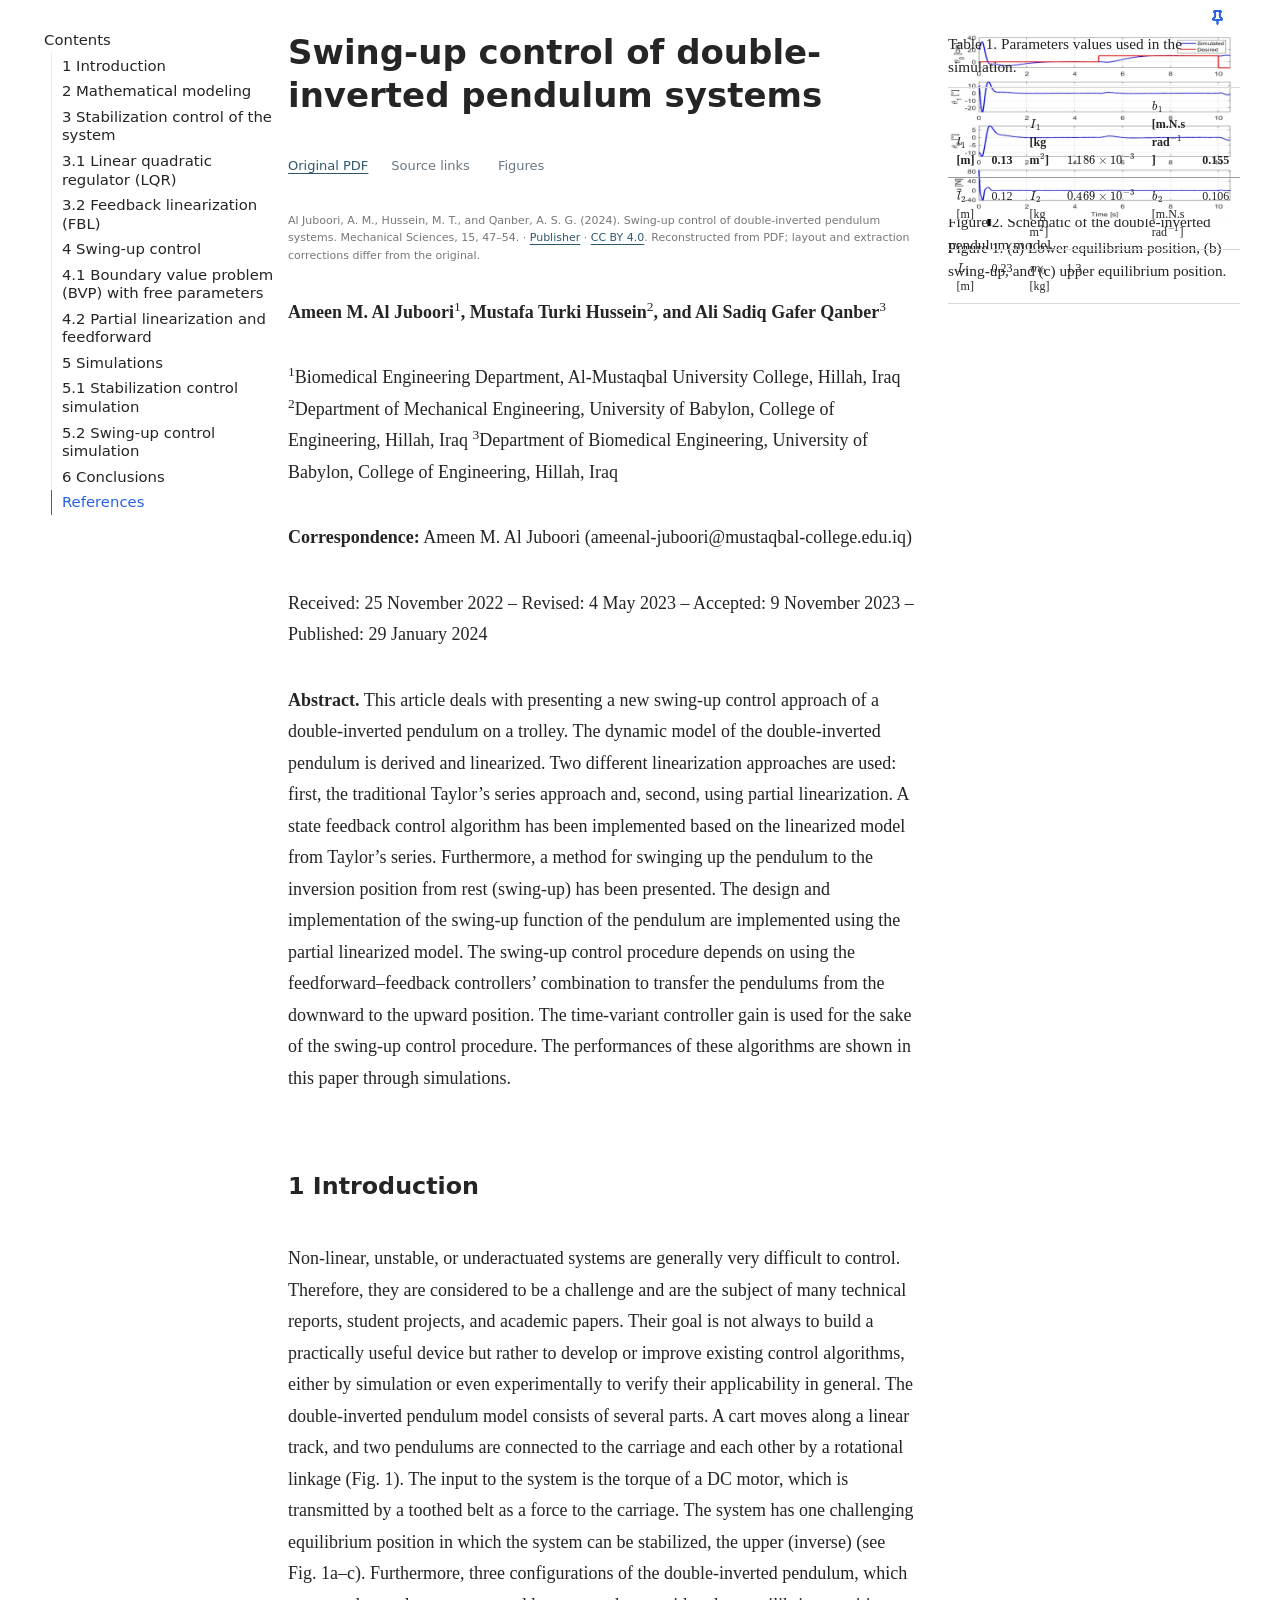
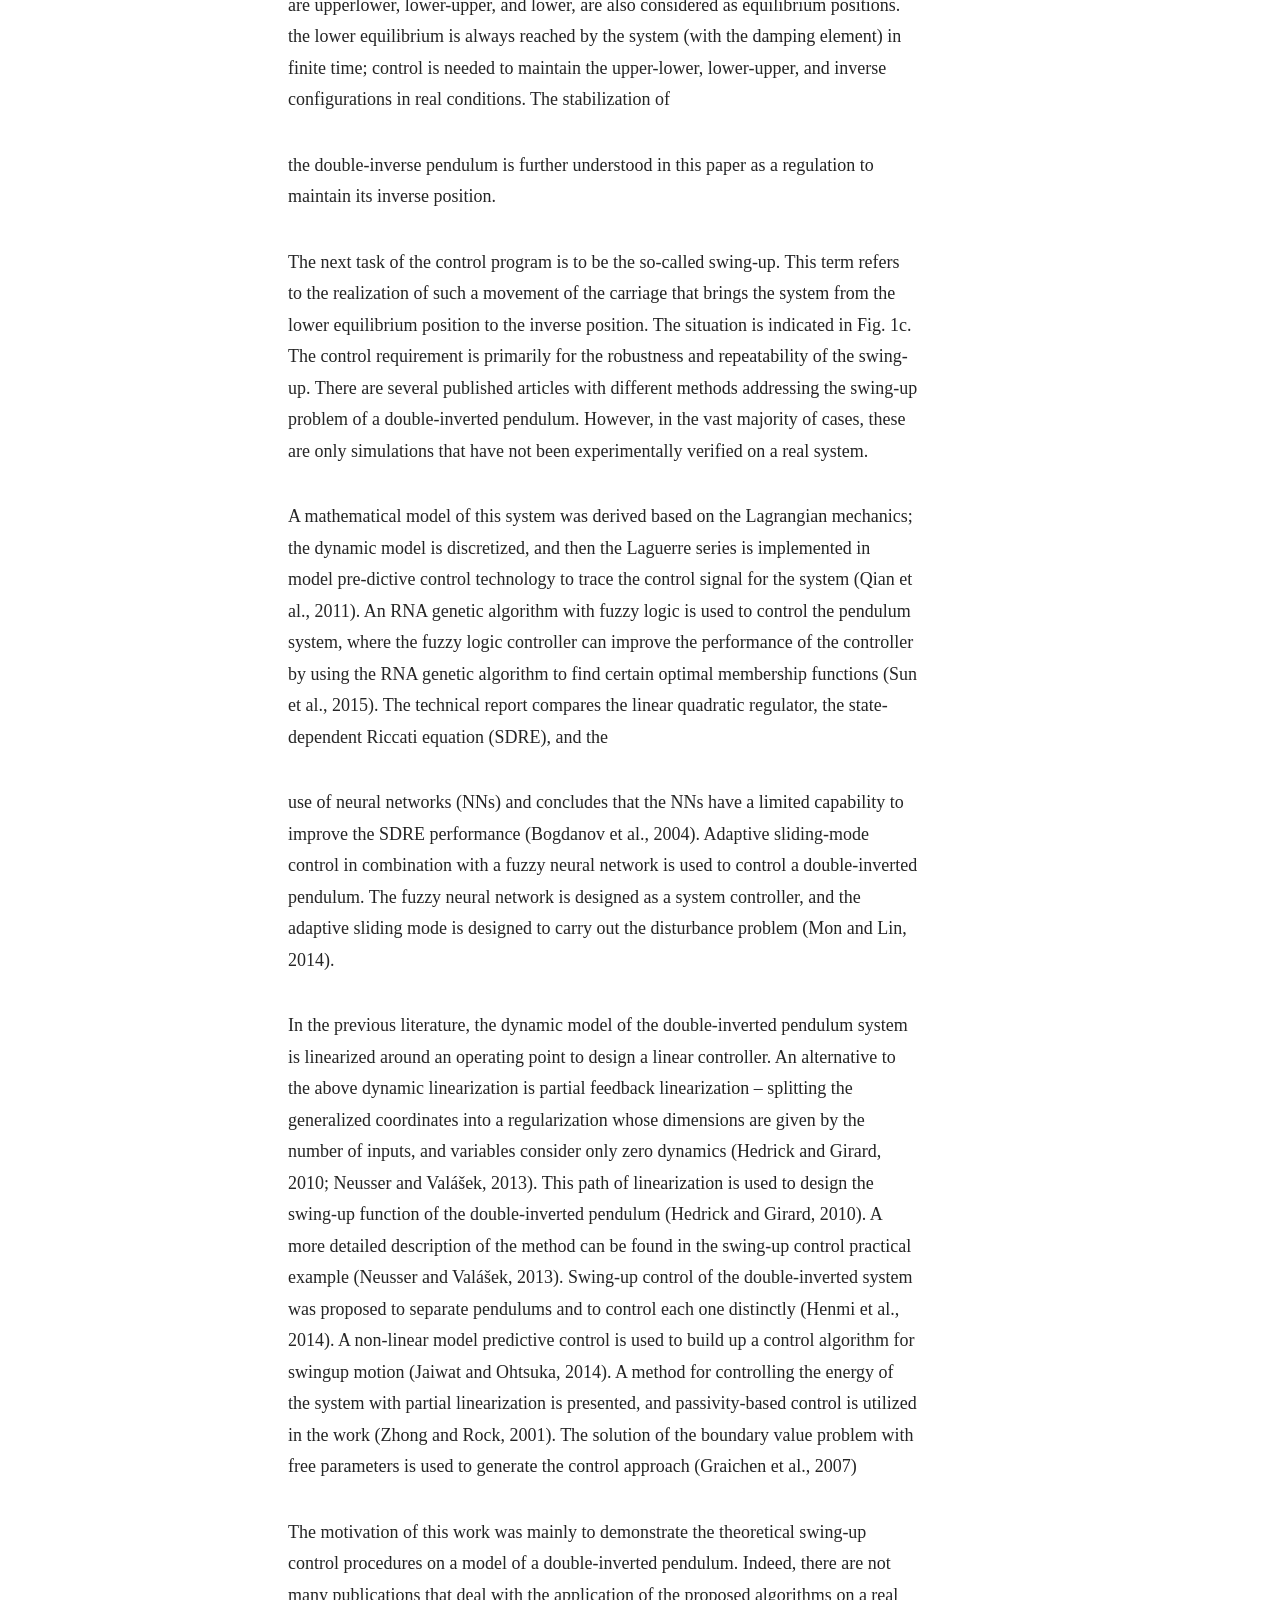
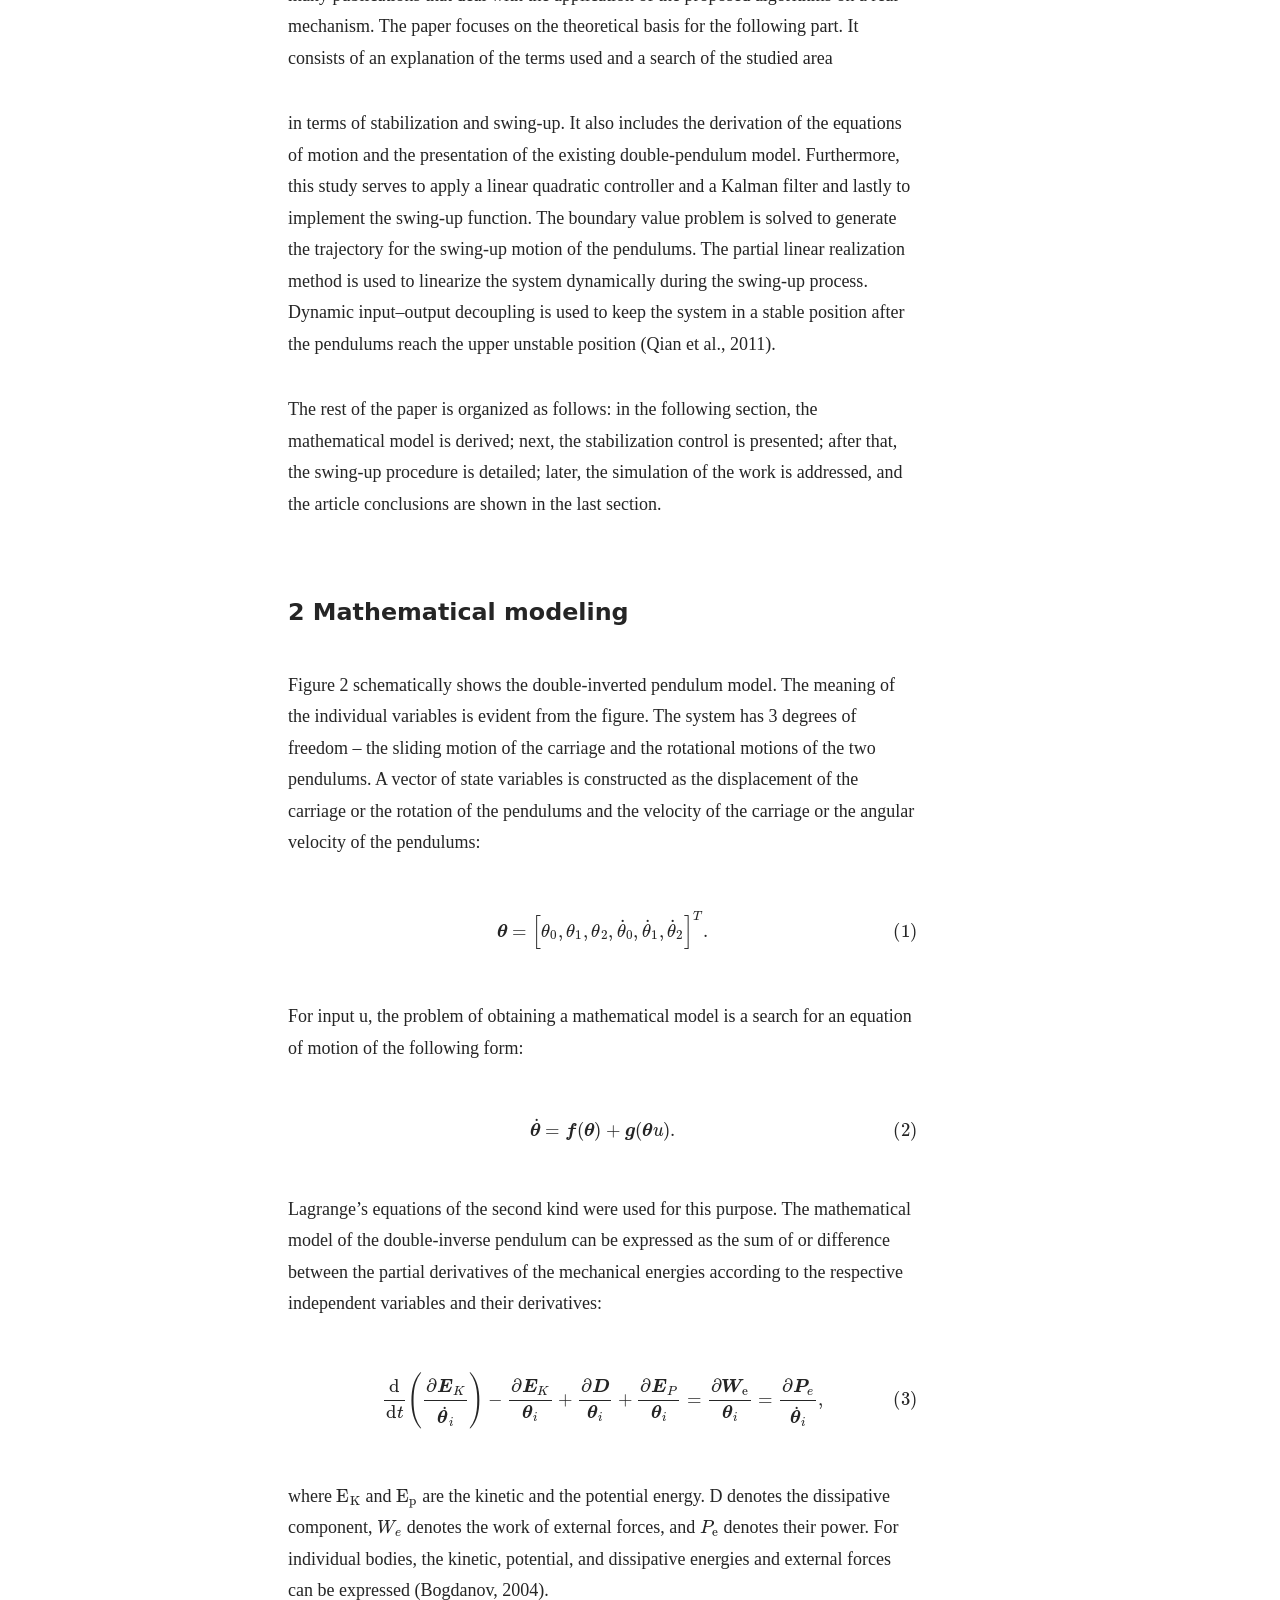
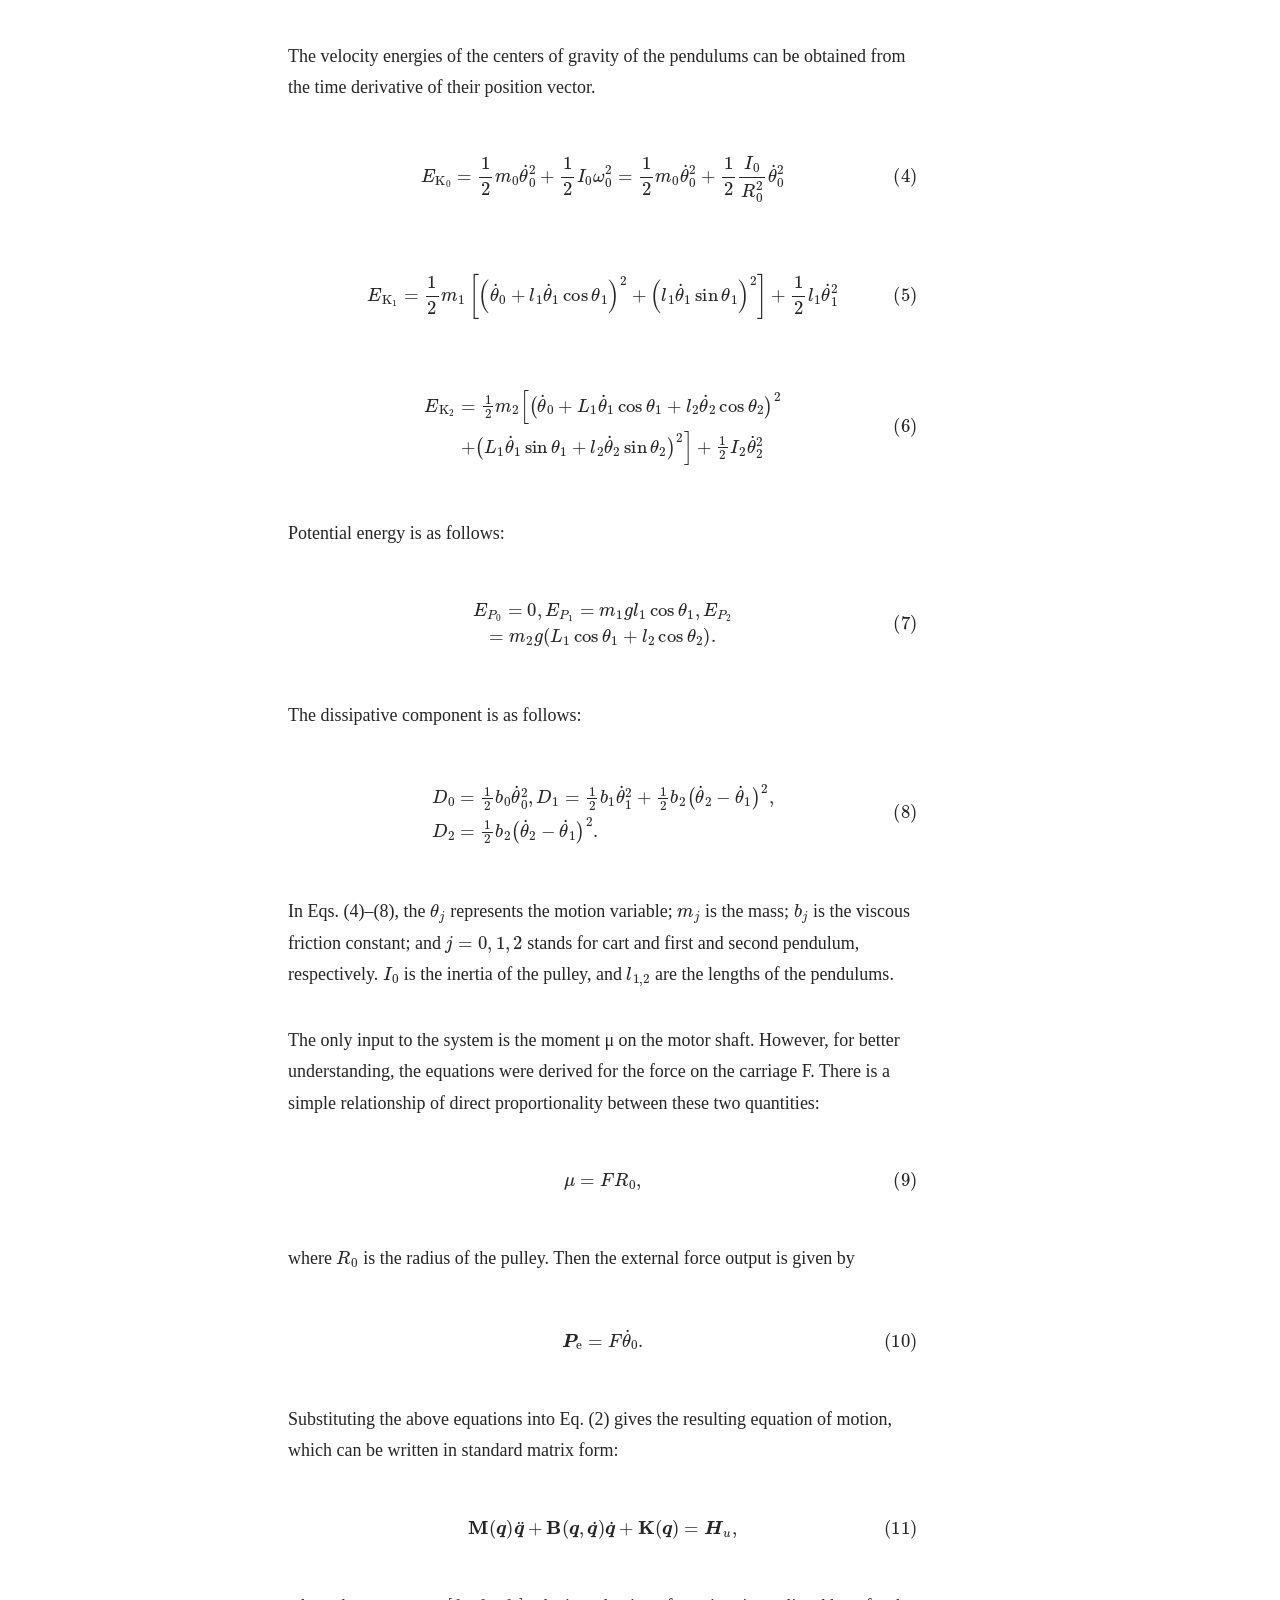
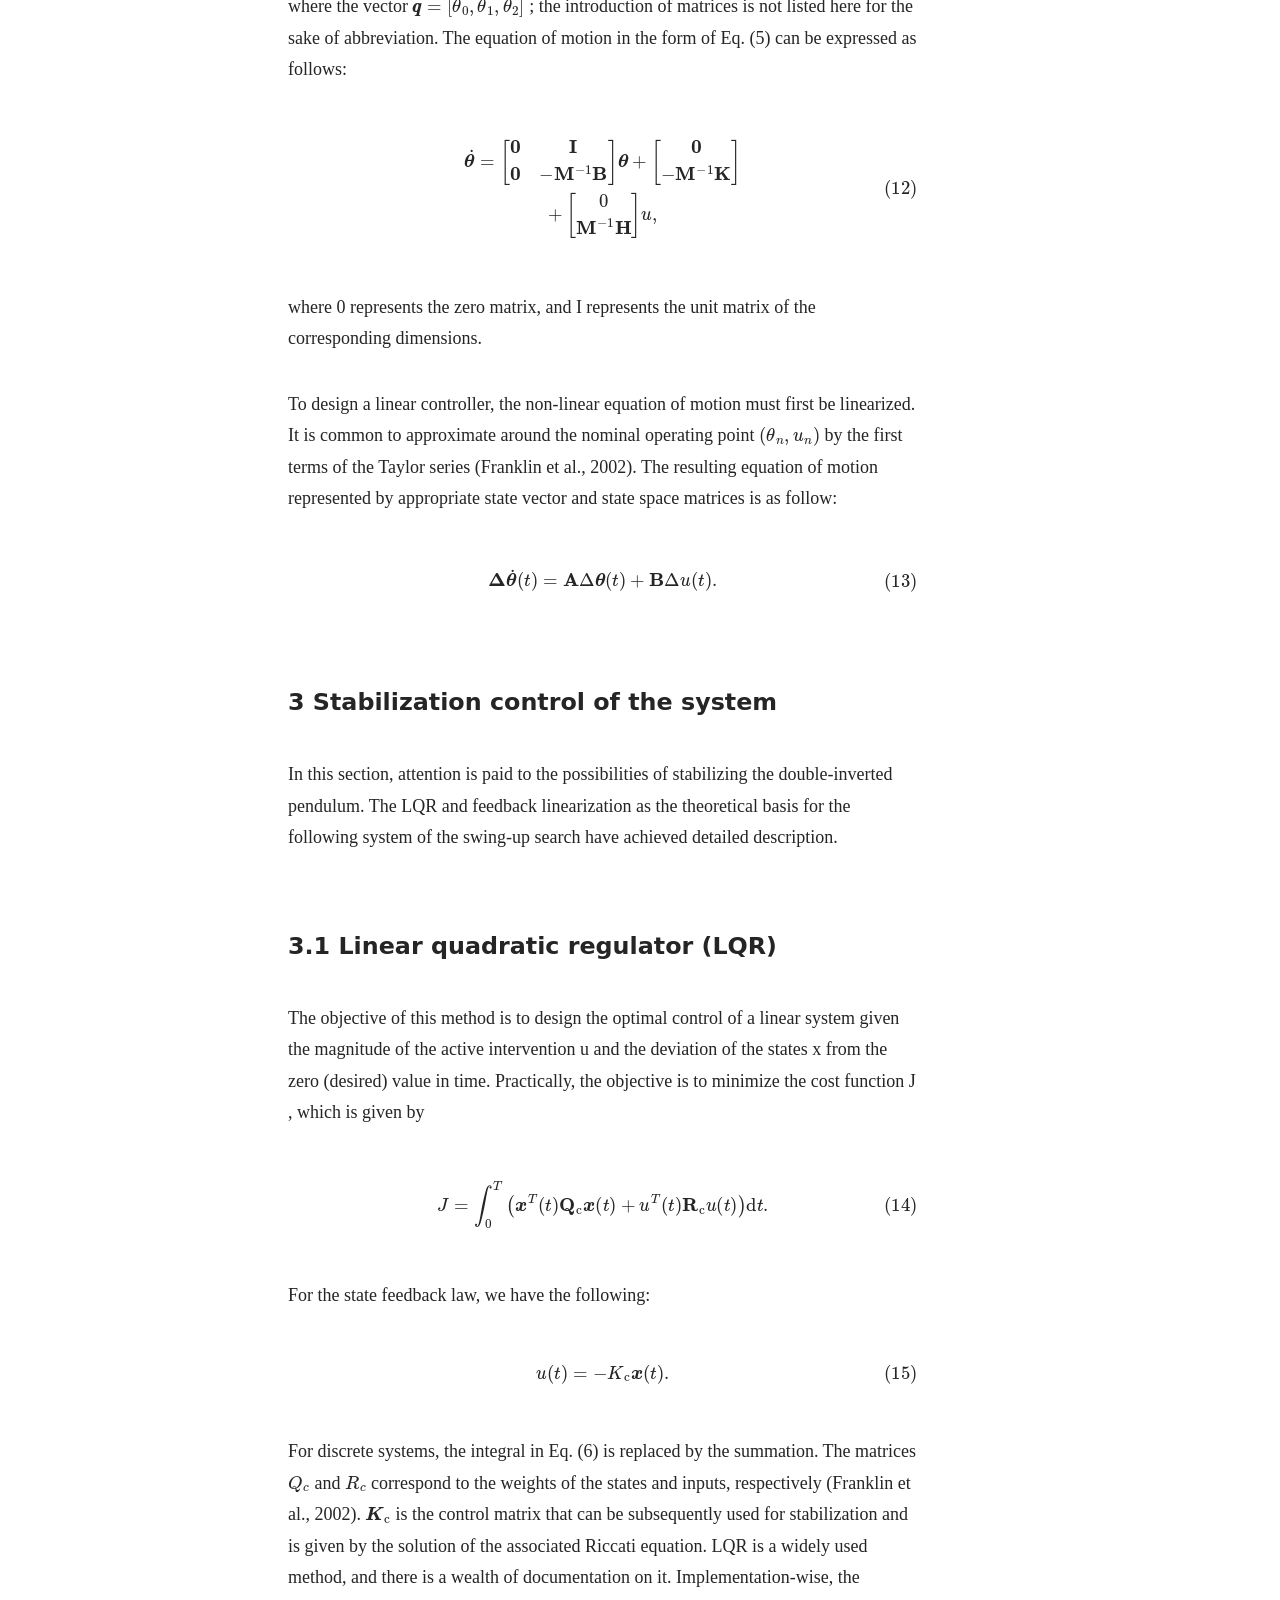
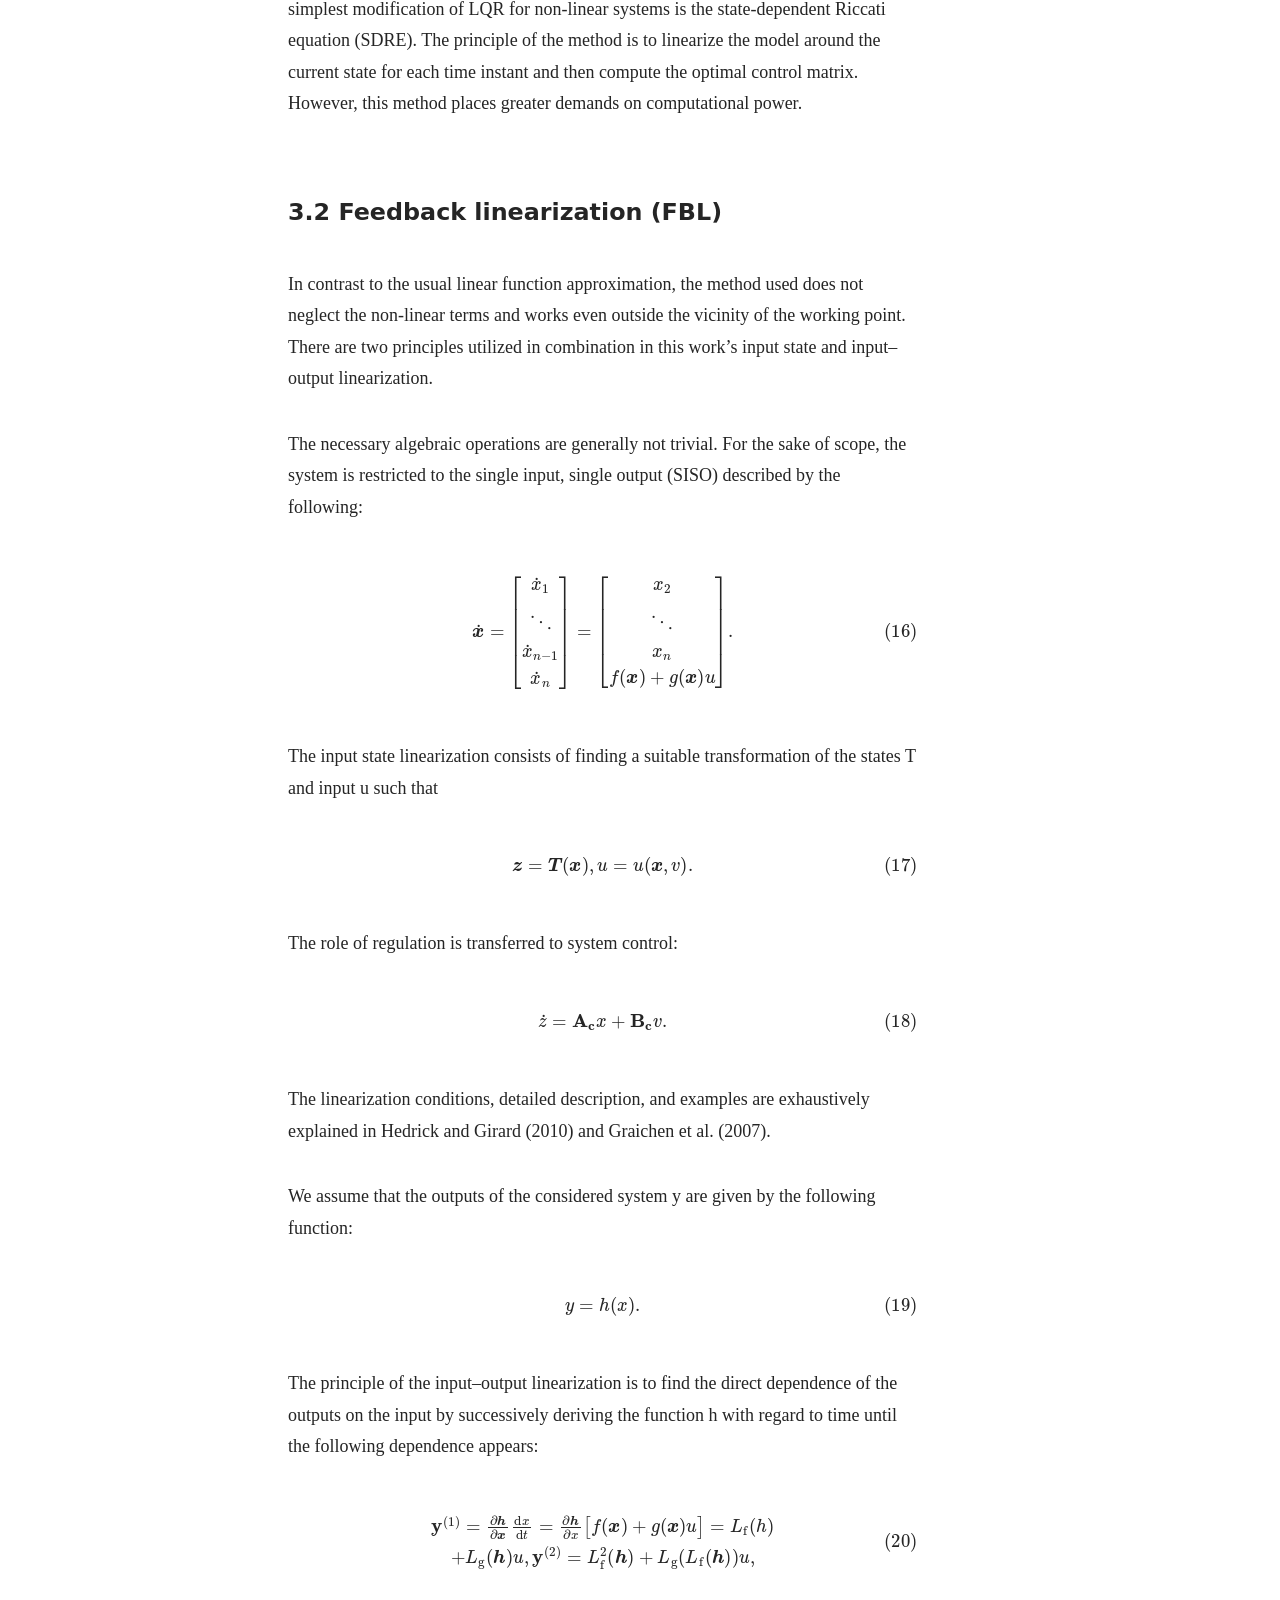
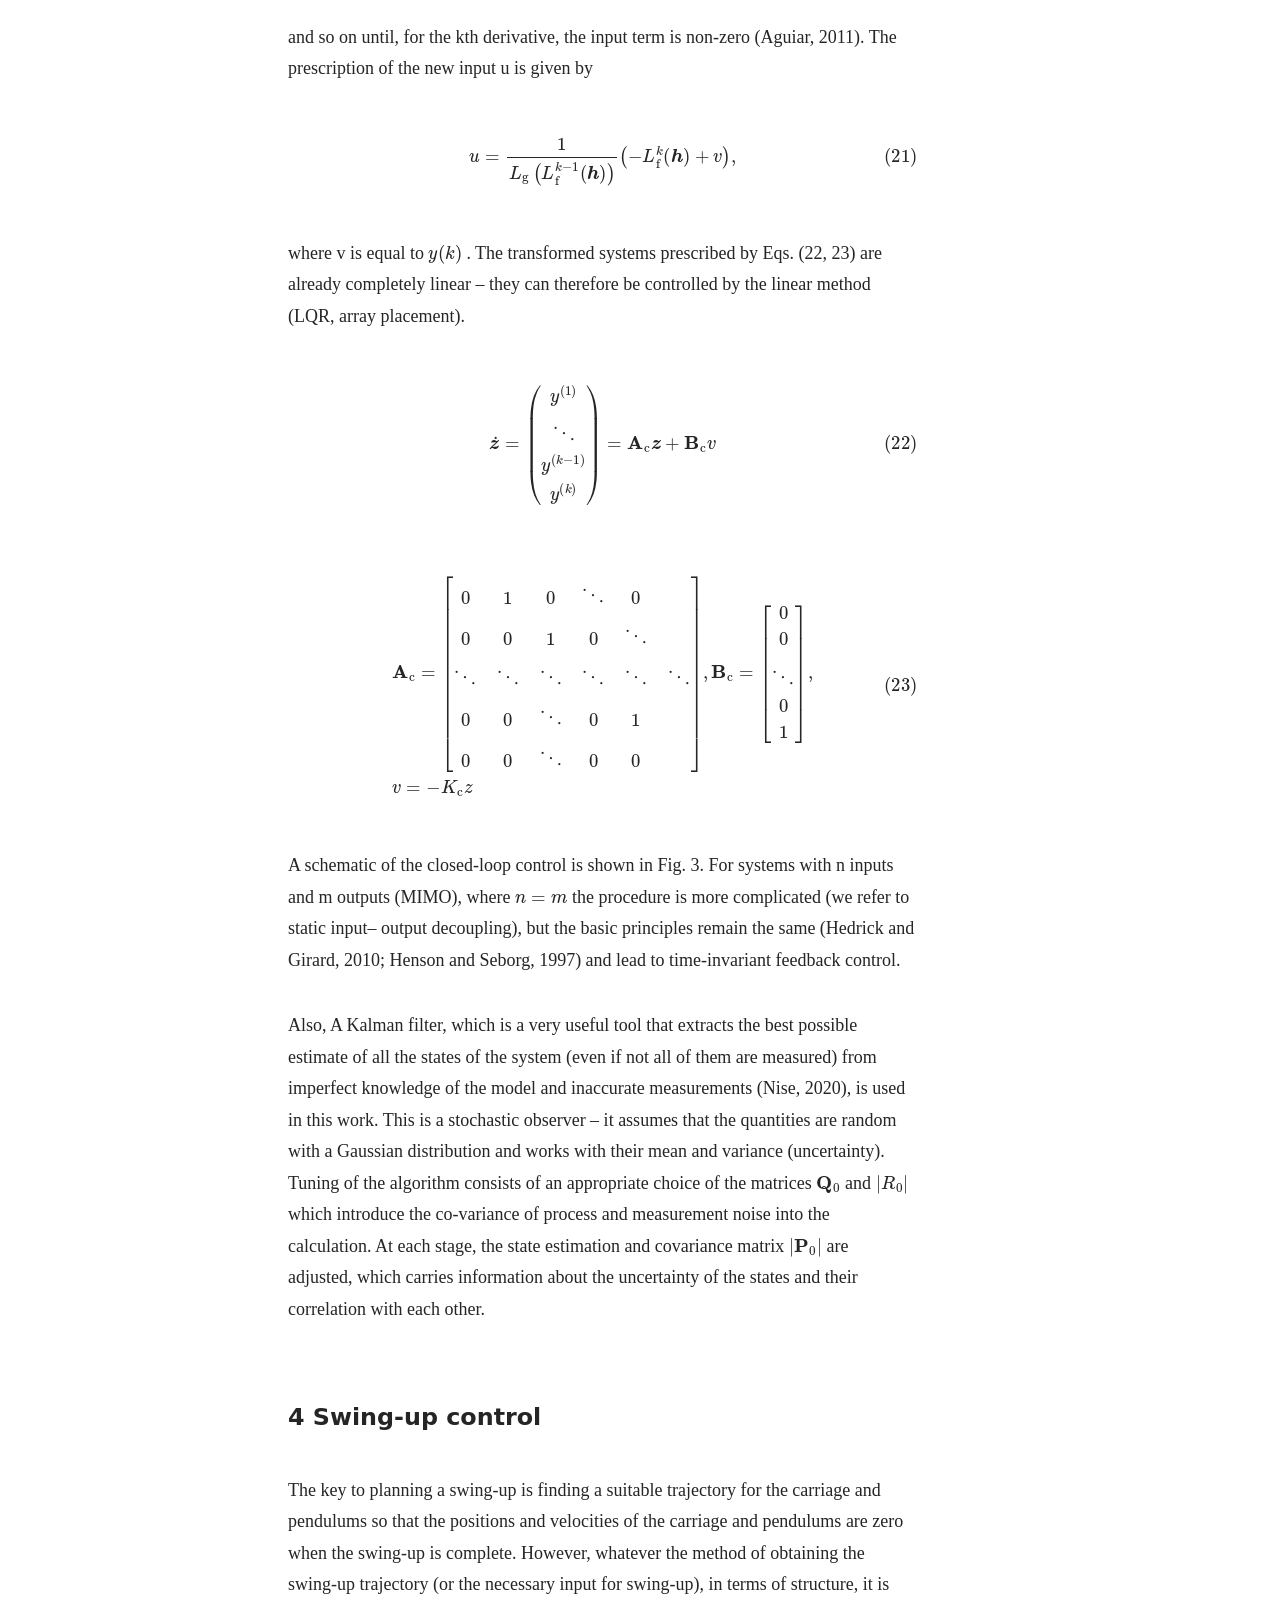
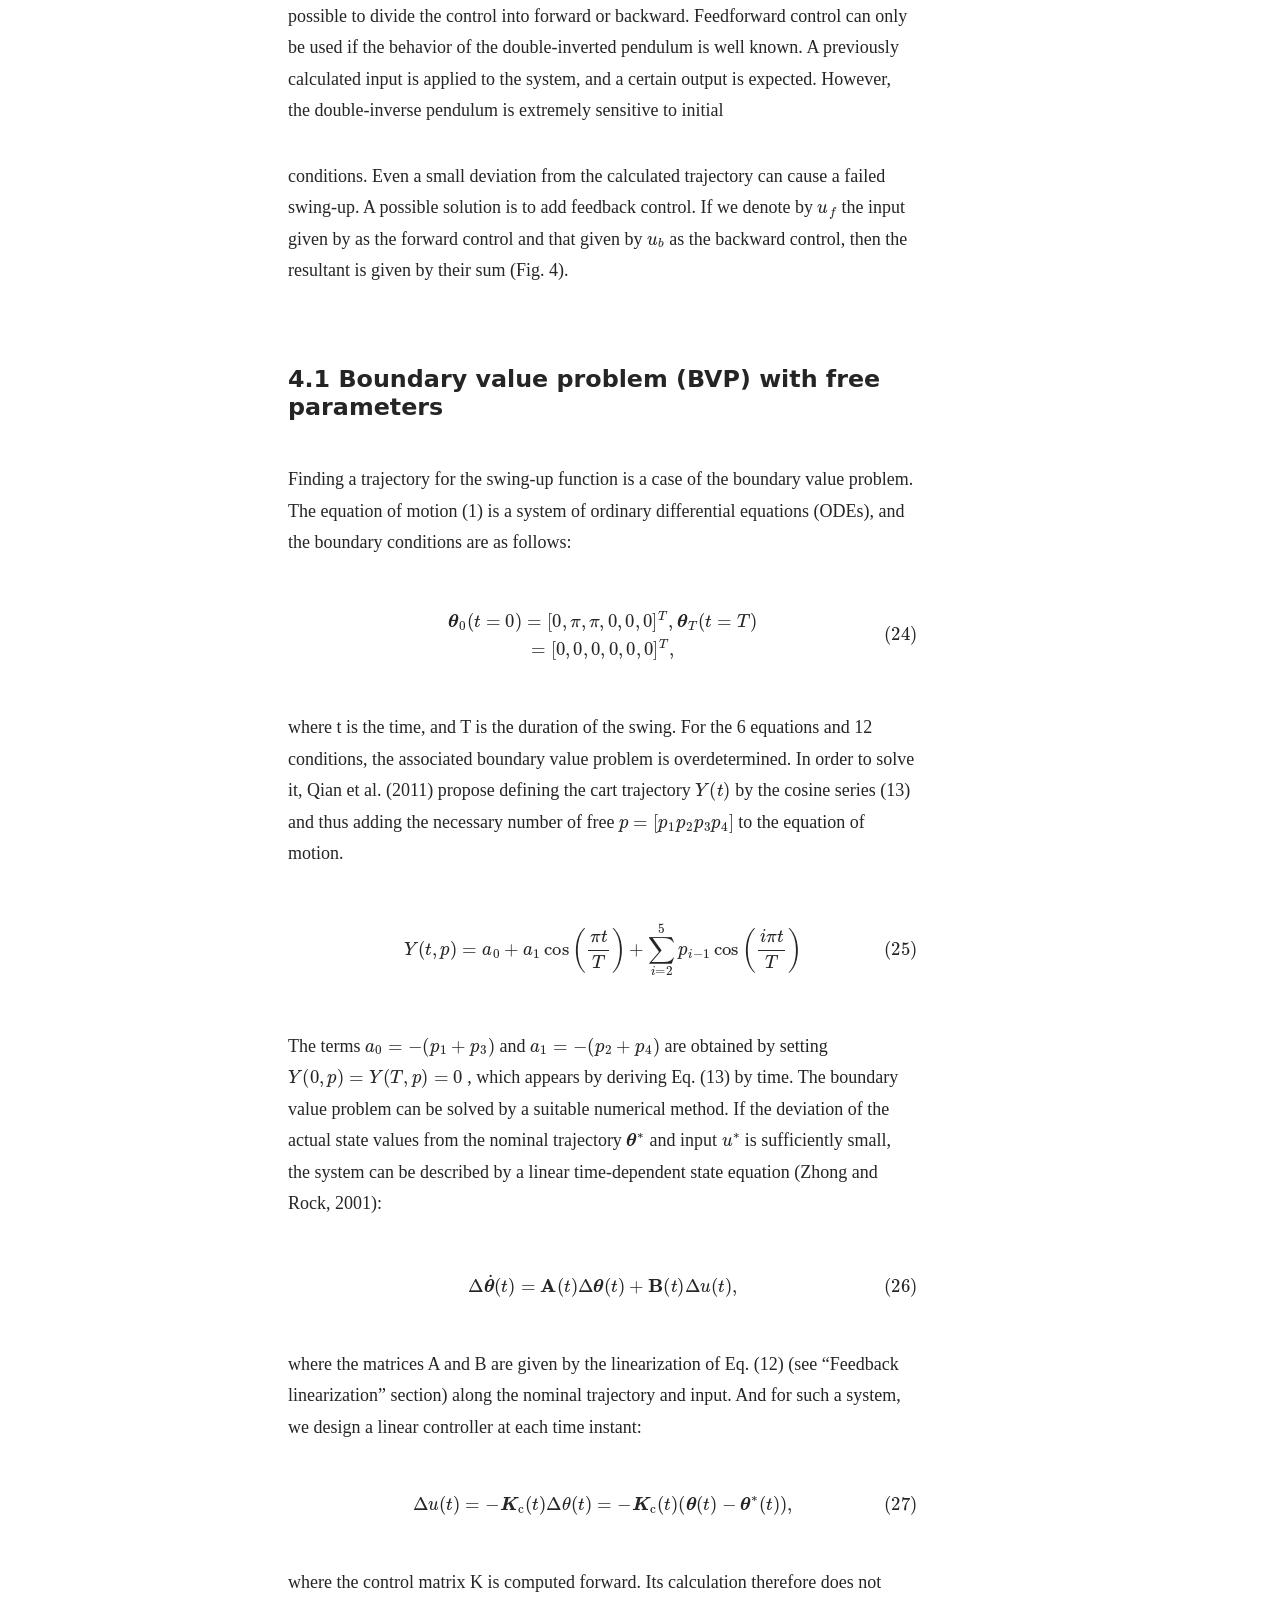
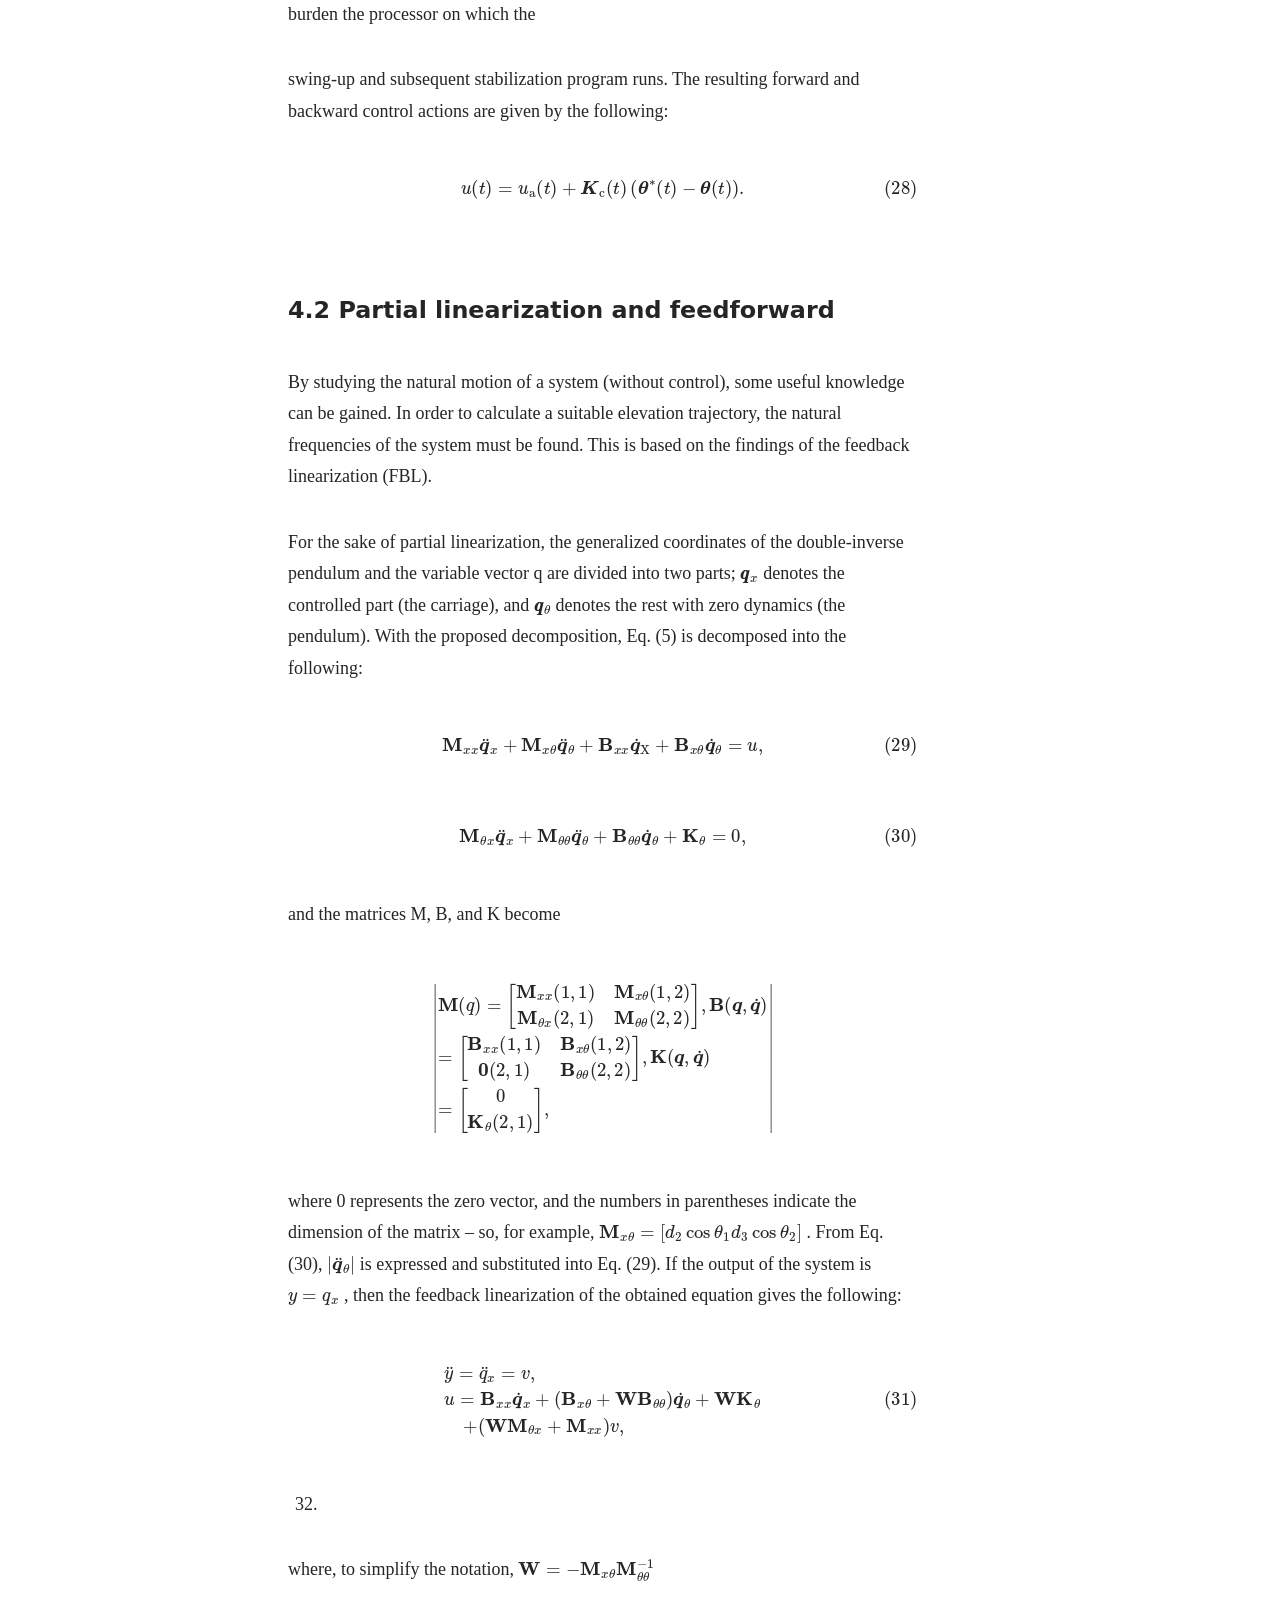
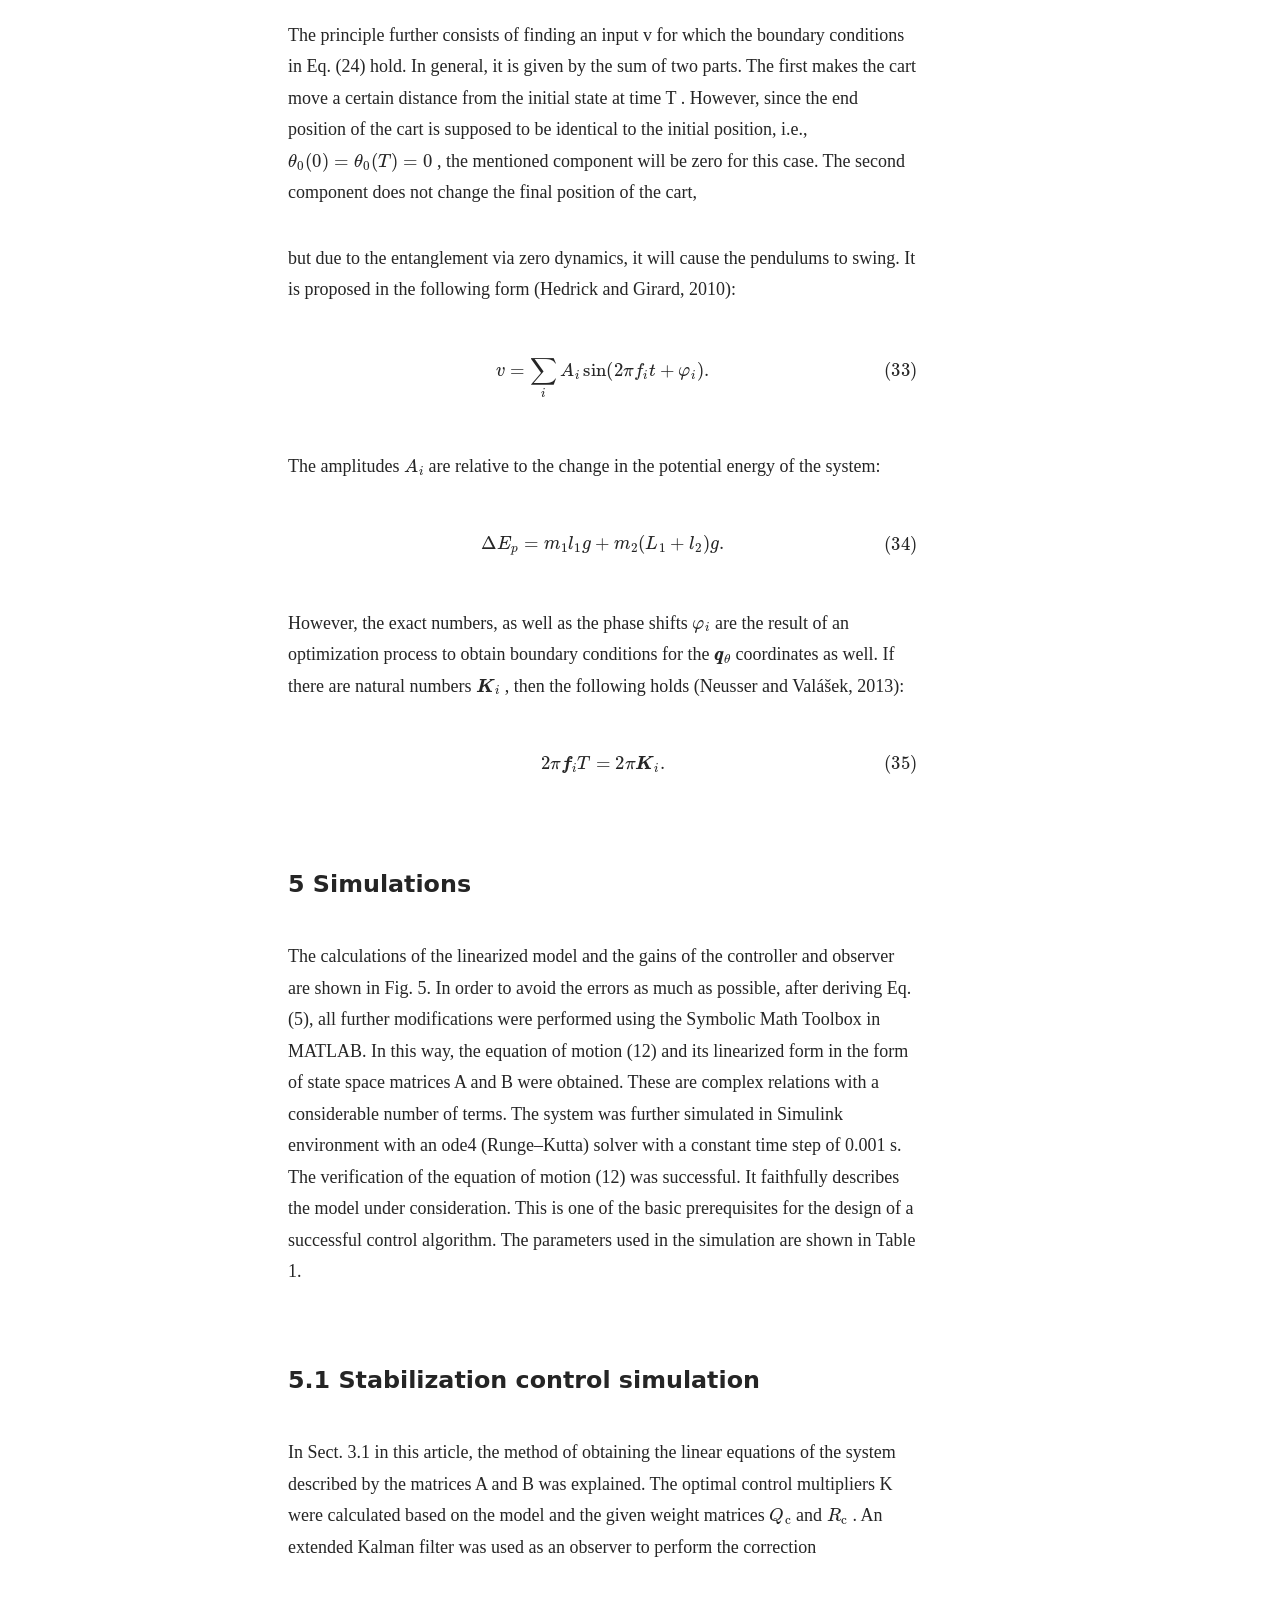
==== index.html @ 140b4a7a "Publish licensed PDF reader sample" ====
<!DOCTYPE html>
<html xmlns="http://www.w3.org/1999/xhtml" lang="en" xml:lang="en"><head>

<meta charset="utf-8">
<meta name="generator" content="quarto-1.10.18">

<meta name="viewport" content="width=device-width, initial-scale=1.0, user-scalable=yes">


<title>Swing-up control of double-inverted pendulum systems</title>
<style>
/* Default styles provided by pandoc.
** See https://pandoc.org/MANUAL.html#variables-for-html for config info.
*/
span.smallcaps{font-variant: small-caps;}
div.columns{display: flex; gap: 1.5em;}
div.column{flex: auto;}
@media screen {
div.columns{gap: min(4vw, 1.5em);}
div.column{overflow-x: auto;}
}
div.hanging-indent{margin-left: 1.5em; text-indent: -1.5em;}
ul.task-list{list-style: none;}
ul.task-list li input[type="checkbox"] {
  width: 0.8em;
  margin: 0 0.8em 0.2em -1em; /* quarto-specific, see https://github.com/quarto-dev/quarto-cli/issues/4556 */ 
  vertical-align: middle;
}
</style>


<script src="site_libs/quarto-nav/quarto-nav.js"></script>
<script src="site_libs/clipboard/clipboard.min.js"></script>
<script src="site_libs/quarto-search/autocomplete.umd.js"></script>
<script src="site_libs/quarto-search/fuse.min.js"></script>
<script src="site_libs/quarto-search/quarto-search.js"></script>
<meta name="quarto:offset" content="./">
<script src="site_libs/quarto-html/quarto.js" type="module"></script>
<script src="site_libs/quarto-html/tabsets/tabsets.js" type="module"></script>
<script src="site_libs/quarto-html/popper.min.js"></script>
<script src="site_libs/quarto-html/tippy.umd.min.js"></script>
<script src="site_libs/quarto-html/anchor.min.js"></script>
<link href="site_libs/quarto-html/tippy.css" rel="stylesheet">
<link href="site_libs/quarto-html/quarto-syntax-highlighting-64a204ab8560d761af7679ceaba22944.css" rel="stylesheet" id="quarto-text-highlighting-styles">
<script src="site_libs/bootstrap/bootstrap.min.js"></script>
<link href="site_libs/bootstrap/bootstrap-icons.css" rel="stylesheet">
<link href="site_libs/bootstrap/bootstrap-445b8638c3d06994fee0907d791121c4.min.css" rel="stylesheet" append-hash="true" id="quarto-bootstrap" data-mode="light">
<script src="site_libs/quarto-contrib/mechanics-margin-layout-1.0.0/margin-layout.js"></script>
<link href="site_libs/quarto-contrib/mechanics-margin-layout-1.0.0/margin-layout.css" rel="stylesheet">
<script id="quarto-search-options" type="application/json">{
  "location": "sidebar",
  "copy-button": false,
  "collapse-after": 3,
  "panel-placement": "start",
  "type": "textbox",
  "limit": 50,
  "keyboard-shortcut": [
    "f",
    "/",
    "s"
  ],
  "show-item-context": false,
  "language": {
    "search-no-results-text": "No results",
    "search-matching-documents-text": "matching documents",
    "search-copy-link-title": "Copy link to search",
    "search-hide-matches-text": "Hide additional matches",
    "search-more-match-text": "more match in this document",
    "search-more-matches-text": "more matches in this document",
    "search-clear-button-title": "Clear",
    "search-text-placeholder": "",
    "search-detached-cancel-button-title": "Cancel",
    "search-submit-button-title": "Submit",
    "search-label": "Search"
  }
}</script>

  
  <script defer="" src="vendor/mathjax/tex-chtml.js" type="text/javascript"></script>

<script type="text/javascript">
const typesetMath = (el) => {
  if (window.MathJax) {
    // MathJax Typeset
    window.MathJax.typeset([el]);
  } else if (window.katex) {
    // KaTeX Render
    var mathElements = el.getElementsByClassName("math");
    var macros = [];
    for (var i = 0; i < mathElements.length; i++) {
      var texText = mathElements[i].firstChild;
      if (mathElements[i].tagName == "SPAN" && texText && texText.data) {
        window.katex.render(texText.data, mathElements[i], {
          displayMode: mathElements[i].classList.contains('display'),
          throwOnError: false,
          macros: macros,
          fleqn: false
        });
      }
    }
  }
}
window.Quarto = {
  typesetMath
};
</script>

<link rel="stylesheet" href="reader.css">
</head>

<body class="floating quarto-light">

<div id="quarto-search-results"></div>
<!-- content -->
<div id="quarto-content" class="quarto-container page-columns page-rows-contents page-layout-article">
<!-- sidebar -->
  <nav id="quarto-sidebar" class="sidebar collapse collapse-horizontal quarto-sidebar-collapse-item sidebar-navigation floating overflow-auto">
    <nav id="TOC" role="doc-toc" class="toc-active">
    <h2 id="toc-title">Contents</h2>
   
  <ul>
  <li><a href="#introduction" id="toc-introduction" class="nav-link active" data-scroll-target="#introduction">1 Introduction</a></li>
  <li><a href="#mathematical-modeling" id="toc-mathematical-modeling" class="nav-link" data-scroll-target="#mathematical-modeling">2 Mathematical modeling</a></li>
  <li><a href="#stabilization-control-of-the-system" id="toc-stabilization-control-of-the-system" class="nav-link" data-scroll-target="#stabilization-control-of-the-system">3 Stabilization control of the system</a></li>
  <li><a href="#linear-quadratic-regulator-lqr" id="toc-linear-quadratic-regulator-lqr" class="nav-link" data-scroll-target="#linear-quadratic-regulator-lqr">3.1 Linear quadratic regulator (LQR)</a></li>
  <li><a href="#feedback-linearization-fbl" id="toc-feedback-linearization-fbl" class="nav-link" data-scroll-target="#feedback-linearization-fbl">3.2 Feedback linearization (FBL)</a></li>
  <li><a href="#swing-up-control" id="toc-swing-up-control" class="nav-link" data-scroll-target="#swing-up-control">4 Swing-up control</a></li>
  <li><a href="#boundary-value-problem-bvp-with-free-parameters" id="toc-boundary-value-problem-bvp-with-free-parameters" class="nav-link" data-scroll-target="#boundary-value-problem-bvp-with-free-parameters">4.1 Boundary value problem (BVP) with free parameters</a></li>
  <li><a href="#partial-linearization-and-feedforward" id="toc-partial-linearization-and-feedforward" class="nav-link" data-scroll-target="#partial-linearization-and-feedforward">4.2 Partial linearization and feedforward</a></li>
  <li><a href="#simulations" id="toc-simulations" class="nav-link" data-scroll-target="#simulations">5 Simulations</a></li>
  <li><a href="#stabilization-control-simulation" id="toc-stabilization-control-simulation" class="nav-link" data-scroll-target="#stabilization-control-simulation">5.1 Stabilization control simulation</a></li>
  <li><a href="#swing-up-control-simulation" id="toc-swing-up-control-simulation" class="nav-link" data-scroll-target="#swing-up-control-simulation">5.2 Swing-up control simulation</a></li>
  <li><a href="#conclusions" id="toc-conclusions" class="nav-link" data-scroll-target="#conclusions">6 Conclusions</a></li>
  <li><a href="#references" id="toc-references" class="nav-link" data-scroll-target="#references">References</a></li>
  </ul>
</nav>
</nav>
<div id="quarto-sidebar-glass" class="quarto-sidebar-collapse-item" data-bs-toggle="collapse" data-bs-target=".quarto-sidebar-collapse-item"></div>
<!-- margin-sidebar -->
    <div id="quarto-margin-sidebar" class="sidebar margin-sidebar zindex-bottom">
    </div>
<!-- main -->
<main class="content" id="quarto-document-content">

<header id="title-block-header" class="quarto-title-block default">
<div class="quarto-title">
<h1 class="title">Swing-up control of double-inverted pendulum systems</h1>
</div>



<div class="quarto-title-meta">

    
  
    
  </div>
  


</header>


<div class="reader-tools">
<a href="source.pdf">Original PDF</a><button id="toggle-sources">Source links</button><button id="show-figures">Figures</button>
</div>
<div class="attribution">
Al Juboori, A. M., Hussein, M. T., and Qanber, A. S. G. (2024). Swing-up control of double-inverted pendulum systems. Mechanical Sciences, 15, 47–54. · <a href="https://doi.org/10.5194/ms-15-47-2024">Publisher</a> · <a href="https://creativecommons.org/licenses/by/4.0/">CC BY 4.0</a>. Reconstructed from PDF; layout and extraction corrections differ from the original.
</div>
<div id="p1-b3-scope" class="margin-scope" data-margin-end="p1-b3-scope-margin-end-1">

</div>
<div id="p1-b3" class="paper-block" data-source-page="1">
<p><strong>Ameen M. Al Juboori</strong><sup>1</sup><strong>, Mustafa Turki Hussein</strong><sup>2</sup><strong>, and Ali Sadiq Gafer Qanber</strong><sup>3</sup></p>
<button class="source-button" data-block="p1-b3" aria-label="View source, page 1">
p.&nbsp;1
</button>
</div>
<div id="p1-b3-scope-margin-end-1" class="margin-scope-end">

</div>
<div id="p1-b4-scope" class="margin-scope" data-margin-end="p1-b4-scope-margin-end-2">

</div>
<div id="p1-b4" class="paper-block" data-source-page="1">
<p><sup>1</sup>Biomedical Engineering Department, Al-Mustaqbal University College, Hillah, Iraq <sup>2</sup>Department of Mechanical Engineering, University of Babylon, College of Engineering, Hillah, Iraq <sup>3</sup>Department of Biomedical Engineering, University of Babylon, College of Engineering, Hillah, Iraq</p>
<button class="source-button" data-block="p1-b4" aria-label="View source, page 1">
p.&nbsp;1
</button>
</div>
<div id="p1-b4-scope-margin-end-2" class="margin-scope-end">

</div>
<div id="p1-b5-scope" class="margin-scope" data-margin-end="p1-b5-scope-margin-end-3">

</div>
<div id="p1-b5" class="paper-block" data-source-page="1">
<p><strong>Correspondence:</strong> Ameen M. Al Juboori (ameenal-juboori@mustaqbal-college.edu.iq)</p>
<button class="source-button" data-block="p1-b5" aria-label="View source, page 1">
p.&nbsp;1
</button>
</div>
<div id="p1-b5-scope-margin-end-3" class="margin-scope-end">

</div>
<div id="p1-b6-scope" class="margin-scope" data-margin-end="p1-b6-scope-margin-end-4">

</div>
<div id="p1-b6" class="paper-block" data-source-page="1">
<p>Received: 25 November 2022 – Revised: 4 May 2023 – Accepted: 9 November 2023 – Published: 29 January 2024</p>
<button class="source-button" data-block="p1-b6" aria-label="View source, page 1">
p.&nbsp;1
</button>
</div>
<div id="p1-b6-scope-margin-end-4" class="margin-scope-end">

</div>
<div id="p1-b7-scope" class="margin-scope" data-margin-end="p1-b7-scope-margin-end-5">

</div>
<div id="p1-b7" class="paper-block" data-source-page="1">
<p><strong>Abstract.</strong> This article deals with presenting a new swing-up control approach of a double-inverted pendulum on a trolley. The dynamic model of the double-inverted pendulum is derived and linearized. Two different linearization approaches are used: first, the traditional Taylor’s series approach and, second, using partial linearization. A state feedback control algorithm has been implemented based on the linearized model from Taylor’s series. Furthermore, a method for swinging up the pendulum to the inversion position from rest (swing-up) has been presented. The design and implementation of the swing-up function of the pendulum are implemented using the partial linearized model. The swing-up control procedure depends on using the feedforward–feedback controllers’ combination to transfer the pendulums from the downward to the upward position. The time-variant controller gain is used for the sake of the swing-up control procedure. The performances of these algorithms are shown in this paper through simulations.</p>
<button class="source-button" data-block="p1-b7" aria-label="View source, page 1">
p.&nbsp;1
</button>
</div>
<div id="p1-b7-scope-margin-end-5" class="margin-scope-end">

</div>
<div id="p1-b8" class="paper-block" data-source-page="1">
<section id="introduction" class="level2">
<h2 class="anchored" data-anchor-id="introduction">1 Introduction</h2>
<button class="source-button" data-block="p1-b8" aria-label="View source, page 1">
p.&nbsp;1
</button>
</section>
</div>
<div id="p1-b9-scope" class="margin-scope" data-margin-end="p1-b9-scope-margin-end-6">

</div>
<div id="p1-b9" class="paper-block" data-source-page="1">
<p>Non-linear, unstable, or underactuated systems are generally very difficult to control. Therefore, they are considered to be a challenge and are the subject of many technical reports, student projects, and academic papers. Their goal is not always to build a practically useful device but rather to develop or improve existing control algorithms, either by simulation or even experimentally to verify their applicability in general. The double-inverted pendulum model consists of several parts. A cart moves along a linear track, and two pendulums are connected to the carriage and each other by a rotational linkage (Fig. 1). The input to the system is the torque of a DC motor, which is transmitted by a toothed belt as a force to the carriage. The system has one challenging equilibrium position in which the system can be stabilized, the upper (inverse) (see Fig. 1a–c). Furthermore, three configurations of the double-inverted pendulum, which are upperlower, lower-upper, and lower, are also considered as equilibrium positions. the lower equilibrium is always reached by the system (with the damping element) in finite time; control is needed to maintain the upper-lower, lower-upper, and inverse configurations in real conditions. The stabilization of</p>
<button class="source-button" data-block="p1-b9" aria-label="View source, page 1">
p.&nbsp;1
</button>
</div>
<div id="p1-b9-scope-margin-end-6" class="margin-scope-end">

</div>
<div id="p1-b10-scope" class="margin-scope" data-margin-end="p1-b10-scope-margin-end-7">

</div>
<div id="p1-b10" class="paper-block" data-source-page="1">
<p>the double-inverse pendulum is further understood in this paper as a regulation to maintain its inverse position.</p>
<button class="source-button" data-block="p1-b10" aria-label="View source, page 1">
p.&nbsp;1
</button>
</div>
<div id="p1-b10-scope-margin-end-7" class="margin-scope-end">

</div>
<div id="p1-b11-scope" class="margin-scope" data-margin-end="p1-b11-scope-margin-end-8">

</div>
<div id="p1-b11" class="paper-block" data-source-page="1">
<p>The next task of the control program is to be the so-called swing-up. This term refers to the realization of such a movement of the carriage that brings the system from the lower equilibrium position to the inverse position. The situation is indicated in Fig. 1c. The control requirement is primarily for the robustness and repeatability of the swing-up. There are several published articles with different methods addressing the swing-up problem of a double-inverted pendulum. However, in the vast majority of cases, these are only simulations that have not been experimentally verified on a real system.</p>
<button class="source-button" data-block="p1-b11" aria-label="View source, page 1">
p.&nbsp;1
</button>
</div>
<div id="p1-b11-scope-margin-end-8" class="margin-scope-end">

</div>
<div id="p1-b12-scope" class="margin-scope" data-margin-end="p1-b12-scope-margin-end-9">

</div>
<div id="p1-b12" class="paper-block" data-source-page="1">
<p>A mathematical model of this system was derived based on the Lagrangian mechanics; the dynamic model is discretized, and then the Laguerre series is implemented in model pre-dictive control technology to trace the control signal for the system (Qian et al., 2011). An RNA genetic algorithm with fuzzy logic is used to control the pendulum system, where the fuzzy logic controller can improve the performance of the controller by using the RNA genetic algorithm to find certain optimal membership functions (Sun et al., 2015). The technical report compares the linear quadratic regulator, the state-dependent Riccati equation (SDRE), and the</p>
<button class="source-button" data-block="p1-b12" aria-label="View source, page 1">
p.&nbsp;1
</button>
</div>
<div id="p1-b12-scope-margin-end-9" class="margin-scope-end">

</div>
<div id="p2-b2" class="paper-block margin-item" data-source-page="2" data-margin-for="p1-b9-scope">
<p><img src="images/page_1_image_2.jpg" class="img-fluid"></p>
<p>Figure 1. (a) Lower equilibrium position, (b) swing-up, and (c) upper equilibrium position.</p>
<button class="source-button" data-block="p2-b2" aria-label="View source, page 2">
p.&nbsp;2
</button>
</div>
<div id="p2-b3-scope" class="margin-scope" data-margin-end="p2-b3-scope-margin-end-10">

</div>
<div id="p2-b3" class="paper-block" data-source-page="2">
<p>use of neural networks (NNs) and concludes that the NNs have a limited capability to improve the SDRE performance (Bogdanov et al., 2004). Adaptive sliding-mode control in combination with a fuzzy neural network is used to control a double-inverted pendulum. The fuzzy neural network is designed as a system controller, and the adaptive sliding mode is designed to carry out the disturbance problem (Mon and Lin, 2014).</p>
<button class="source-button" data-block="p2-b3" aria-label="View source, page 2">
p.&nbsp;2
</button>
</div>
<div id="p2-b3-scope-margin-end-10" class="margin-scope-end">

</div>
<div id="p2-b4-scope" class="margin-scope" data-margin-end="p2-b4-scope-margin-end-11">

</div>
<div id="p2-b4" class="paper-block" data-source-page="2">
<p>In the previous literature, the dynamic model of the double-inverted pendulum system is linearized around an operating point to design a linear controller. An alternative to the above dynamic linearization is partial feedback linearization – splitting the generalized coordinates into a regularization whose dimensions are given by the number of inputs, and variables consider only zero dynamics (Hedrick and Girard, 2010; Neusser and Valášek, 2013). This path of linearization is used to design the swing-up function of the double-inverted pendulum (Hedrick and Girard, 2010). A more detailed description of the method can be found in the swing-up control practical example (Neusser and Valášek, 2013). Swing-up control of the double-inverted system was proposed to separate pendulums and to control each one distinctly (Henmi et al., 2014). A non-linear model predictive control is used to build up a control algorithm for swingup motion (Jaiwat and Ohtsuka, 2014). A method for controlling the energy of the system with partial linearization is presented, and passivity-based control is utilized in the work (Zhong and Rock, 2001). The solution of the boundary value problem with free parameters is used to generate the control approach (Graichen et al., 2007)</p>
<button class="source-button" data-block="p2-b4" aria-label="View source, page 2">
p.&nbsp;2
</button>
</div>
<div id="p2-b4-scope-margin-end-11" class="margin-scope-end">

</div>
<div id="p2-b5-scope" class="margin-scope" data-margin-end="p2-b5-scope-margin-end-12">

</div>
<div id="p2-b5" class="paper-block" data-source-page="2">
<p>The motivation of this work was mainly to demonstrate the theoretical swing-up control procedures on a model of a double-inverted pendulum. Indeed, there are not many publications that deal with the application of the proposed algorithms on a real mechanism. The paper focuses on the theoretical basis for the following part. It consists of an explanation of the terms used and a search of the studied area</p>
<button class="source-button" data-block="p2-b5" aria-label="View source, page 2">
p.&nbsp;2
</button>
</div>
<div id="p2-b5-scope-margin-end-12" class="margin-scope-end">

</div>
<div id="p2-b6-scope" class="margin-scope" data-margin-end="p2-b6-scope-margin-end-13">

</div>
<div id="p2-b6" class="paper-block" data-source-page="2">
<p>in terms of stabilization and swing-up. It also includes the derivation of the equations of motion and the presentation of the existing double-pendulum model. Furthermore, this study serves to apply a linear quadratic controller and a Kalman filter and lastly to implement the swing-up function. The boundary value problem is solved to generate the trajectory for the swing-up motion of the pendulums. The partial linear realization method is used to linearize the system dynamically during the swing-up process. Dynamic input–output decoupling is used to keep the system in a stable position after the pendulums reach the upper unstable position (Qian et al., 2011).</p>
<button class="source-button" data-block="p2-b6" aria-label="View source, page 2">
p.&nbsp;2
</button>
</div>
<div id="p2-b6-scope-margin-end-13" class="margin-scope-end">

</div>
<div id="p2-b7-scope" class="margin-scope" data-margin-end="p2-b7-scope-margin-end-14">

</div>
<div id="p2-b7" class="paper-block" data-source-page="2">
<p>The rest of the paper is organized as follows: in the following section, the mathematical model is derived; next, the stabilization control is presented; after that, the swing-up procedure is detailed; later, the simulation of the work is addressed, and the article conclusions are shown in the last section.</p>
<button class="source-button" data-block="p2-b7" aria-label="View source, page 2">
p.&nbsp;2
</button>
</div>
<div id="p2-b7-scope-margin-end-14" class="margin-scope-end">

</div>
<div id="p2-b8" class="paper-block" data-source-page="2">
<section id="mathematical-modeling" class="level2">
<h2 class="anchored" data-anchor-id="mathematical-modeling">2 Mathematical modeling</h2>
<button class="source-button" data-block="p2-b8" aria-label="View source, page 2">
p.&nbsp;2
</button>
</section>
</div>
<div id="p2-b9-scope" class="margin-scope" data-margin-end="p2-b9-scope-margin-end-15">

</div>
<div id="p2-b9" class="paper-block" data-source-page="2">
<p>Figure 2 schematically shows the double-inverted pendulum model. The meaning of the individual variables is evident from the figure. The system has 3 degrees of freedom – the sliding motion of the carriage and the rotational motions of the two pendulums. A vector of state variables is constructed as the displacement of the carriage or the rotation of the pendulums and the velocity of the carriage or the angular velocity of the pendulums:</p>
<button class="source-button" data-block="p2-b9" aria-label="View source, page 2">
p.&nbsp;2
</button>
</div>
<div id="p2-b9-scope-margin-end-15" class="margin-scope-end">

</div>
<div id="p2-b10" class="paper-block" data-source-page="2" data-equation-image="images/page_1_equation_11.jpg">
<p><span class="math display">\[
\boldsymbol {\theta} = \left[ \theta_ {0}, \theta_ {1}, \theta_ {2}, \dot {\theta} _ {0}, \dot {\theta} _ {1}, \dot {\theta} _ {2} \right] ^ {T}.\tag{1}
\]</span></p>
<button class="source-button" data-block="p2-b10" aria-label="View source, page 2">
p.&nbsp;2
</button>
</div>
<div id="p2-b11-scope" class="margin-scope" data-margin-end="p2-b11-scope-margin-end-16">

</div>
<div id="p2-b11" class="paper-block" data-source-page="2">
<p>For input u, the problem of obtaining a mathematical model is a search for an equation of motion of the following form:</p>
<button class="source-button" data-block="p2-b11" aria-label="View source, page 2">
p.&nbsp;2
</button>
</div>
<div id="p2-b11-scope-margin-end-16" class="margin-scope-end">

</div>
<div id="p2-b12" class="paper-block" data-source-page="2" data-equation-image="images/page_1_equation_13.jpg">
<p><span class="math display">\[
\dot {\boldsymbol {\theta}} = \boldsymbol {f} (\boldsymbol {\theta}) + \boldsymbol {g} (\boldsymbol {\theta} u).\tag{2}
\]</span></p>
<button class="source-button" data-block="p2-b12" aria-label="View source, page 2">
p.&nbsp;2
</button>
</div>
<div id="p2-b13-scope" class="margin-scope" data-margin-end="p2-b13-scope-margin-end-17">

</div>
<div id="p2-b13" class="paper-block" data-source-page="2">
<p>Lagrange’s equations of the second kind were used for this purpose. The mathematical model of the double-inverse pendulum can be expressed as the sum of or difference between the partial derivatives of the mechanical energies according to the respective independent variables and their derivatives:</p>
<button class="source-button" data-block="p2-b13" aria-label="View source, page 2">
p.&nbsp;2
</button>
</div>
<div id="p2-b13-scope-margin-end-17" class="margin-scope-end">

</div>
<div id="p2-b14" class="paper-block" data-source-page="2" data-equation-image="images/page_1_equation_15.jpg">
<p><span class="math display">\[
\frac {\mathrm{d}}{\mathrm{d} t} \left(\frac {\partial \boldsymbol {E} _ {K}}{\dot {\boldsymbol {\theta}} _ {i}}\right) - \frac {\partial \boldsymbol {E} _ {K}}{\boldsymbol {\theta} _ {i}} + \frac {\partial \boldsymbol {D}}{\boldsymbol {\theta} _ {i}} + \frac {\partial \boldsymbol {E} _ {P}}{\boldsymbol {\theta} _ {i}} = \frac {\partial \boldsymbol {W} _ {\mathrm{e}}}{\boldsymbol {\theta} _ {i}} = \frac {\partial \boldsymbol {P} _ {e}}{\dot {\boldsymbol {\theta}} _ {i}},\tag{3}
\]</span></p>
<button class="source-button" data-block="p2-b14" aria-label="View source, page 2">
p.&nbsp;2
</button>
</div>
<div id="p2-b15-scope" class="margin-scope" data-margin-end="p2-b15-scope-margin-end-18">

</div>
<div id="p2-b15" class="paper-block" data-source-page="2">
<p>where <span class="math inline">\(\mathrm{E}_{\mathrm{K}}\)</span> and <span class="math inline">\(\mathrm{E_p}\)</span> are the kinetic and the potential energy. D denotes the dissipative component, <span class="math inline">\(W_{e}\)</span> denotes the work of external forces, and <span class="math inline">\(P_{\mathrm{e}}\)</span> denotes their power. For individual bodies, the kinetic, potential, and dissipative energies and external forces can be expressed (Bogdanov, 2004).</p>
<button class="source-button" data-block="p2-b15" aria-label="View source, page 2">
p.&nbsp;2
</button>
</div>
<div id="p2-b15-scope-margin-end-18" class="margin-scope-end">

</div>
<div id="p2-b16-scope" class="margin-scope" data-margin-end="p2-b16-scope-margin-end-19">

</div>
<div id="p2-b16" class="paper-block" data-source-page="2">
<p>The velocity energies of the centers of gravity of the pendulums can be obtained from the time derivative of their position vector.</p>
<button class="source-button" data-block="p2-b16" aria-label="View source, page 2">
p.&nbsp;2
</button>
</div>
<div id="p2-b16-scope-margin-end-19" class="margin-scope-end">

</div>
<div id="p2-b17" class="paper-block" data-source-page="2" data-equation-image="images/page_1_equation_18.jpg">
<p><span class="math display">\[
E _ {\mathrm{K} _ {0}} = \frac {1}{2} m _ {0} \dot {\theta} _ {0} ^ {2} + \frac {1}{2} I _ {0} \omega_ {0} ^ {2} = \frac {1}{2} m _ {0} \dot {\theta} _ {0} ^ {2} + \frac {1}{2} \frac {I _ {0}}{R _ {0} ^ {2}} \dot {\theta} _ {0} ^ {2}\tag{4}
\]</span></p>
<button class="source-button" data-block="p2-b17" aria-label="View source, page 2">
p.&nbsp;2
</button>
</div>
<div id="p3-b2" class="paper-block margin-item" data-source-page="3" data-margin-for="p2-b9-scope">
<p><img src="images/page_2_image_2.jpg" class="img-fluid"></p>
<p>Figure 2. Schematic of the double-inverted pendulum model.</p>
<button class="source-button" data-block="p3-b2" aria-label="View source, page 3">
p.&nbsp;3
</button>
</div>
<div id="p3-b3" class="paper-block" data-source-page="3" data-equation-image="images/page_2_equation_4.jpg">
<p><span class="math display">\[
E _ {\mathrm{K} _ {1}} = \frac {1}{2} m _ {1} \left[ \left(\dot {\theta} _ {0} + l _ {1} \dot {\theta} _ {1} \cos \theta_ {1}\right) ^ {2} + \left(l _ {1} \dot {\theta} _ {1} \sin \theta_ {1}\right) ^ {2} \right] + \frac {1}{2} l _ {1} \dot {\theta} _ {1} ^ {2}\tag{5}
\]</span></p>
<button class="source-button" data-block="p3-b3" aria-label="View source, page 3">
p.&nbsp;3
</button>
</div>
<div id="p3-b4" class="paper-block" data-source-page="3" data-equation-image="images/page_2_equation_5.jpg">
<p><span class="math display">\[
\begin{array}{c} E _ {\mathrm{K} _ {2}} = \frac {1}{2} m _ {2} \Big [ \big (\dot {\theta} _ {0} + L _ {1} \dot {\theta} _ {1} \cos \theta_ {1} + l _ {2} \dot {\theta} _ {2} \cos \theta_ {2} \big) ^ {2} \\ \quad + \big (L _ {1} \dot {\theta} _ {1} \sin \theta_ {1} + l _ {2} \dot {\theta} _ {2} \sin \theta_ {2} \big) ^ {2} \Big ] + \frac {1}{2} I _ {2} \dot {\theta} _ {2} ^ {2} \end{array}\tag{6}
\]</span></p>
<button class="source-button" data-block="p3-b4" aria-label="View source, page 3">
p.&nbsp;3
</button>
</div>
<div id="p3-b5-scope" class="margin-scope" data-margin-end="p3-b5-scope-margin-end-20">

</div>
<div id="p3-b5" class="paper-block" data-source-page="3">
<p>Potential energy is as follows:</p>
<button class="source-button" data-block="p3-b5" aria-label="View source, page 3">
p.&nbsp;3
</button>
</div>
<div id="p3-b5-scope-margin-end-20" class="margin-scope-end">

</div>
<div id="p3-b6" class="paper-block" data-source-page="3" data-equation-image="images/page_2_equation_7.jpg">
<p><span class="math display">\[
\begin{array}{c} E _ {P _ {0}} = 0, E _ {P _ {1}} = m _ {1} g l _ {1} \cos \theta_ {1}, E _ {P _ {2}} \\ = m _ {2} g (L _ {1} \cos \theta_ {1} + l _ {2} \cos \theta_ {2}). \end{array}\tag{7}
\]</span></p>
<button class="source-button" data-block="p3-b6" aria-label="View source, page 3">
p.&nbsp;3
</button>
</div>
<div id="p3-b7-scope" class="margin-scope" data-margin-end="p3-b7-scope-margin-end-21">

</div>
<div id="p3-b7" class="paper-block" data-source-page="3">
<p>The dissipative component is as follows:</p>
<button class="source-button" data-block="p3-b7" aria-label="View source, page 3">
p.&nbsp;3
</button>
</div>
<div id="p3-b7-scope-margin-end-21" class="margin-scope-end">

</div>
<div id="p3-b8" class="paper-block" data-source-page="3" data-equation-image="images/page_2_equation_9.jpg">
<p><span class="math display">\[
\begin{array}{l} D _ {0} = \frac {1}{2} b _ {0} \dot {\theta} _ {0} ^ {2}, D _ {1} = \frac {1}{2} b _ {1} \dot {\theta} _ {1} ^ {2} + \frac {1}{2} b _ {2} \big (\dot {\theta} _ {2} - \dot {\theta} _ {1} \big) ^ {2}, \\ D _ {2} = \frac {1}{2} b _ {2} \big (\dot {\theta} _ {2} - \dot {\theta} _ {1} \big) ^ {2}. \end{array}\tag{8}
\]</span></p>
<button class="source-button" data-block="p3-b8" aria-label="View source, page 3">
p.&nbsp;3
</button>
</div>
<div id="p3-b9-scope" class="margin-scope" data-margin-end="p3-b9-scope-margin-end-22">

</div>
<div id="p3-b9" class="paper-block" data-source-page="3">
<p>In Eqs. (4)–(8), the <span class="math inline">\(\theta_{j}\)</span> represents the motion variable; <span class="math inline">\(m_{j}\)</span> is the mass; <span class="math inline">\(b_{j}\)</span> is the viscous friction constant; and <span class="math inline">\(j = 0,1,2\)</span> stands for cart and first and second pendulum, respectively. <span class="math inline">\(I_{0}\)</span> is the inertia of the pulley, and <span class="math inline">\(l_{1,2}\)</span> are the lengths of the pendulums.</p>
<button class="source-button" data-block="p3-b9" aria-label="View source, page 3">
p.&nbsp;3
</button>
</div>
<div id="p3-b9-scope-margin-end-22" class="margin-scope-end">

</div>
<div id="p3-b10-scope" class="margin-scope" data-margin-end="p3-b10-scope-margin-end-23">

</div>
<div id="p3-b10" class="paper-block" data-source-page="3">
<p>The only input to the system is the moment μ on the motor shaft. However, for better understanding, the equations were derived for the force on the carriage F. There is a simple relationship of direct proportionality between these two quantities:</p>
<button class="source-button" data-block="p3-b10" aria-label="View source, page 3">
p.&nbsp;3
</button>
</div>
<div id="p3-b10-scope-margin-end-23" class="margin-scope-end">

</div>
<div id="p3-b11" class="paper-block" data-source-page="3" data-equation-image="images/page_2_equation_12.jpg">
<p><span class="math display">\[
\mu = F R _ {0},\tag{9}
\]</span></p>
<button class="source-button" data-block="p3-b11" aria-label="View source, page 3">
p.&nbsp;3
</button>
</div>
<div id="p3-b12-scope" class="margin-scope" data-margin-end="p3-b12-scope-margin-end-24">

</div>
<div id="p3-b12" class="paper-block" data-source-page="3">
<p>where <span class="math inline">\(R_{0}\)</span> is the radius of the pulley. Then the external force output is given by</p>
<button class="source-button" data-block="p3-b12" aria-label="View source, page 3">
p.&nbsp;3
</button>
</div>
<div id="p3-b12-scope-margin-end-24" class="margin-scope-end">

</div>
<div id="p3-b13" class="paper-block" data-source-page="3" data-equation-image="images/page_2_equation_14.jpg">
<p><span class="math display">\[
\boldsymbol {P} _ {\mathrm{e}} = F \dot {\theta} _ {0}.\tag{10}
\]</span></p>
<button class="source-button" data-block="p3-b13" aria-label="View source, page 3">
p.&nbsp;3
</button>
</div>
<div id="p3-b14-scope" class="margin-scope" data-margin-end="p3-b14-scope-margin-end-25">

</div>
<div id="p3-b14" class="paper-block" data-source-page="3">
<p>Substituting the above equations into Eq. (2) gives the resulting equation of motion, which can be written in standard matrix form:</p>
<button class="source-button" data-block="p3-b14" aria-label="View source, page 3">
p.&nbsp;3
</button>
</div>
<div id="p3-b14-scope-margin-end-25" class="margin-scope-end">

</div>
<div id="p3-b15" class="paper-block" data-source-page="3" data-equation-image="images/page_2_equation_16.jpg">
<p><span class="math display">\[
\mathbf {M} (\boldsymbol {q}) \ddot {\boldsymbol {q}} + \mathbf {B} (\boldsymbol {q}, \dot {\boldsymbol {q}}) \dot {\boldsymbol {q}} + \mathbf {K} (\boldsymbol {q}) = \boldsymbol {H} _ {u},\tag{11}
\]</span></p>
<button class="source-button" data-block="p3-b15" aria-label="View source, page 3">
p.&nbsp;3
</button>
</div>
<div id="p3-b16-scope" class="margin-scope" data-margin-end="p3-b16-scope-margin-end-26">

</div>
<div id="p3-b16" class="paper-block" data-source-page="3">
<p>where the vector <span class="math inline">\(\pmb{q} = [\theta_0,\theta_1,\theta_2]\)</span> ; the introduction of matrices is not listed here for the sake of abbreviation. The equation of motion in the form of Eq. (5) can be expressed as follows:</p>
<button class="source-button" data-block="p3-b16" aria-label="View source, page 3">
p.&nbsp;3
</button>
</div>
<div id="p3-b16-scope-margin-end-26" class="margin-scope-end">

</div>
<div id="p3-b17" class="paper-block" data-source-page="3" data-equation-image="images/page_2_equation_18.jpg">
<p><span class="math display">\[
\begin{array}{c} \dot {\boldsymbol {\theta}} = \left[ \begin{array}{c c} \mathbf {0} &amp; \mathbf {I} \\ \mathbf {0} &amp; - \mathbf {M} ^ {- 1} \mathbf {B} \end{array} \right] \boldsymbol {\theta} + \left[ \begin{array}{c} \mathbf {0} \\ - \mathbf {M} ^ {- 1} \mathbf {K} \end{array} \right] \\ + \left[ \begin{array}{c} 0 \\ \mathbf {M} ^ {- 1} \mathbf {H} \end{array} \right] u, \end{array}\tag{12}
\]</span></p>
<button class="source-button" data-block="p3-b17" aria-label="View source, page 3">
p.&nbsp;3
</button>
</div>
<div id="p3-b18-scope" class="margin-scope" data-margin-end="p3-b18-scope-margin-end-27">

</div>
<div id="p3-b18" class="paper-block" data-source-page="3">
<p>where 0 represents the zero matrix, and I represents the unit matrix of the corresponding dimensions.</p>
<button class="source-button" data-block="p3-b18" aria-label="View source, page 3">
p.&nbsp;3
</button>
</div>
<div id="p3-b18-scope-margin-end-27" class="margin-scope-end">

</div>
<div id="p3-b19-scope" class="margin-scope" data-margin-end="p3-b19-scope-margin-end-28">

</div>
<div id="p3-b19" class="paper-block" data-source-page="3">
<p>To design a linear controller, the non-linear equation of motion must first be linearized. It is common to approximate around the nominal operating point <span class="math inline">\((\theta_{n},u_{n})\)</span> by the first terms of the Taylor series (Franklin et al., 2002). The resulting equation of motion represented by appropriate state vector and state space matrices is as follow:</p>
<button class="source-button" data-block="p3-b19" aria-label="View source, page 3">
p.&nbsp;3
</button>
</div>
<div id="p3-b19-scope-margin-end-28" class="margin-scope-end">

</div>
<div id="p3-b20" class="paper-block" data-source-page="3" data-equation-image="images/page_2_equation_21.jpg">
<p><span class="math display">\[
\boldsymbol {\Delta} \dot {\boldsymbol {\theta}} (t) = \mathbf {A} \Delta \boldsymbol {\theta} (t) + \mathbf {B} \Delta u (t).\tag{13}
\]</span></p>
<button class="source-button" data-block="p3-b20" aria-label="View source, page 3">
p.&nbsp;3
</button>
</div>
<div id="p3-b21" class="paper-block" data-source-page="3">
<section id="stabilization-control-of-the-system" class="level2">
<h2 class="anchored" data-anchor-id="stabilization-control-of-the-system">3 Stabilization control of the system</h2>
<button class="source-button" data-block="p3-b21" aria-label="View source, page 3">
p.&nbsp;3
</button>
</section>
</div>
<div id="p3-b22-scope" class="margin-scope" data-margin-end="p3-b22-scope-margin-end-29">

</div>
<div id="p3-b22" class="paper-block" data-source-page="3">
<p>In this section, attention is paid to the possibilities of stabilizing the double-inverted pendulum. The LQR and feedback linearization as the theoretical basis for the following system of the swing-up search have achieved detailed description.</p>
<button class="source-button" data-block="p3-b22" aria-label="View source, page 3">
p.&nbsp;3
</button>
</div>
<div id="p3-b22-scope-margin-end-29" class="margin-scope-end">

</div>
<div id="p3-b23" class="paper-block" data-source-page="3">
<section id="linear-quadratic-regulator-lqr" class="level2">
<h2 class="anchored" data-anchor-id="linear-quadratic-regulator-lqr">3.1 Linear quadratic regulator (LQR)</h2>
<button class="source-button" data-block="p3-b23" aria-label="View source, page 3">
p.&nbsp;3
</button>
</section>
</div>
<div id="p3-b24-scope" class="margin-scope" data-margin-end="p3-b24-scope-margin-end-30">

</div>
<div id="p3-b24" class="paper-block" data-source-page="3">
<p>The objective of this method is to design the optimal control of a linear system given the magnitude of the active intervention u and the deviation of the states x from the zero (desired) value in time. Practically, the objective is to minimize the cost function J , which is given by</p>
<button class="source-button" data-block="p3-b24" aria-label="View source, page 3">
p.&nbsp;3
</button>
</div>
<div id="p3-b24-scope-margin-end-30" class="margin-scope-end">

</div>
<div id="p3-b25" class="paper-block" data-source-page="3" data-equation-image="images/page_2_equation_26.jpg">
<p><span class="math display">\[
J = \int_ {0} ^ {T} \left(\boldsymbol {x} ^ {T} (t) \mathbf {Q} _ {\mathrm{c}} \boldsymbol {x} (t) + u ^ {T} (t) \mathbf {R} _ {\mathrm{c}} u (t)\right) \mathrm{d} t.\tag{14}
\]</span></p>
<button class="source-button" data-block="p3-b25" aria-label="View source, page 3">
p.&nbsp;3
</button>
</div>
<div id="p3-b26-scope" class="margin-scope" data-margin-end="p3-b26-scope-margin-end-31">

</div>
<div id="p3-b26" class="paper-block" data-source-page="3">
<p>For the state feedback law, we have the following:</p>
<button class="source-button" data-block="p3-b26" aria-label="View source, page 3">
p.&nbsp;3
</button>
</div>
<div id="p3-b26-scope-margin-end-31" class="margin-scope-end">

</div>
<div id="p3-b27" class="paper-block" data-source-page="3" data-equation-image="images/page_2_equation_28.jpg">
<p><span class="math display">\[
u (t) = - K _ {\mathrm{c}} \boldsymbol {x} (t).\tag{15}
\]</span></p>
<button class="source-button" data-block="p3-b27" aria-label="View source, page 3">
p.&nbsp;3
</button>
</div>
<div id="p3-b28-scope" class="margin-scope" data-margin-end="p3-b28-scope-margin-end-32">

</div>
<div id="p3-b28" class="paper-block" data-source-page="3">
<p>For discrete systems, the integral in Eq. (6) is replaced by the summation. The matrices <span class="math inline">\(Q_{c}\)</span> and <span class="math inline">\(R_{c}\)</span> correspond to the weights of the states and inputs, respectively (Franklin et al., 2002). <span class="math inline">\(\boldsymbol{K}_{\mathrm{c}}\)</span> is the control matrix that can be subsequently used for stabilization and is given by the solution of the associated Riccati equation. LQR is a widely used method, and there is a wealth of documentation on it. Implementation-wise, the simplest modification of LQR for non-linear systems is the state-dependent Riccati equation (SDRE). The principle of the method is to linearize the model around the current state for each time instant and then compute the optimal control matrix. However, this method places greater demands on computational power.</p>
<button class="source-button" data-block="p3-b28" aria-label="View source, page 3">
p.&nbsp;3
</button>
</div>
<div id="p3-b28-scope-margin-end-32" class="margin-scope-end">

</div>
<div id="p4-b3" class="paper-block" data-source-page="4">
<section id="feedback-linearization-fbl" class="level2">
<h2 class="anchored" data-anchor-id="feedback-linearization-fbl">3.2 Feedback linearization (FBL)</h2>
<button class="source-button" data-block="p4-b3" aria-label="View source, page 4">
p.&nbsp;4
</button>
</section>
</div>
<div id="p4-b4-scope" class="margin-scope" data-margin-end="p4-b4-scope-margin-end-33">

</div>
<div id="p4-b4" class="paper-block" data-source-page="4">
<p>In contrast to the usual linear function approximation, the method used does not neglect the non-linear terms and works even outside the vicinity of the working point. There are two principles utilized in combination in this work’s input state and input–output linearization.</p>
<button class="source-button" data-block="p4-b4" aria-label="View source, page 4">
p.&nbsp;4
</button>
</div>
<div id="p4-b4-scope-margin-end-33" class="margin-scope-end">

</div>
<div id="p4-b5-scope" class="margin-scope" data-margin-end="p4-b5-scope-margin-end-34">

</div>
<div id="p4-b5" class="paper-block" data-source-page="4">
<p>The necessary algebraic operations are generally not trivial. For the sake of scope, the system is restricted to the single input, single output (SISO) described by the following:</p>
<button class="source-button" data-block="p4-b5" aria-label="View source, page 4">
p.&nbsp;4
</button>
</div>
<div id="p4-b5-scope-margin-end-34" class="margin-scope-end">

</div>
<div id="p4-b6" class="paper-block" data-source-page="4" data-equation-image="images/page_3_equation_6.jpg">
<p><span class="math display">\[
\dot {\boldsymbol {x}} = \left[ \begin{array}{c} \dot {x} _ {1} \\ \ddots \\ \dot {x} _ {n - 1} \\ \dot {x} _ {n} \end{array} \right] = \left[ \begin{array}{c} x _ {2} \\ \ddots \\ x _ {n} \\ f (\boldsymbol {x}) + g (\boldsymbol {x}) u \end{array} \right].\tag{16}
\]</span></p>
<button class="source-button" data-block="p4-b6" aria-label="View source, page 4">
p.&nbsp;4
</button>
</div>
<div id="p4-b7-scope" class="margin-scope" data-margin-end="p4-b7-scope-margin-end-35">

</div>
<div id="p4-b7" class="paper-block" data-source-page="4">
<p>The input state linearization consists of finding a suitable transformation of the states T and input u such that</p>
<button class="source-button" data-block="p4-b7" aria-label="View source, page 4">
p.&nbsp;4
</button>
</div>
<div id="p4-b7-scope-margin-end-35" class="margin-scope-end">

</div>
<div id="p4-b8" class="paper-block" data-source-page="4" data-equation-image="images/page_3_equation_8.jpg">
<p><span class="math display">\[
\boldsymbol {z} = \boldsymbol {T} (\boldsymbol {x}), u = u (\boldsymbol {x}, v).\tag{17}
\]</span></p>
<button class="source-button" data-block="p4-b8" aria-label="View source, page 4">
p.&nbsp;4
</button>
</div>
<div id="p4-b9-scope" class="margin-scope" data-margin-end="p4-b9-scope-margin-end-36">

</div>
<div id="p4-b9" class="paper-block" data-source-page="4">
<p>The role of regulation is transferred to system control:</p>
<button class="source-button" data-block="p4-b9" aria-label="View source, page 4">
p.&nbsp;4
</button>
</div>
<div id="p4-b9-scope-margin-end-36" class="margin-scope-end">

</div>
<div id="p4-b10" class="paper-block" data-source-page="4" data-equation-image="images/page_3_equation_10.jpg">
<p><span class="math display">\[
\dot {z} = \mathbf {A _ {c}} x + \mathbf {B _ {c}} v.\tag{18}
\]</span></p>
<button class="source-button" data-block="p4-b10" aria-label="View source, page 4">
p.&nbsp;4
</button>
</div>
<div id="p4-b11-scope" class="margin-scope" data-margin-end="p4-b11-scope-margin-end-37">

</div>
<div id="p4-b11" class="paper-block" data-source-page="4">
<p>The linearization conditions, detailed description, and examples are exhaustively explained in Hedrick and Girard (2010) and Graichen et al.&nbsp;(2007).</p>
<button class="source-button" data-block="p4-b11" aria-label="View source, page 4">
p.&nbsp;4
</button>
</div>
<div id="p4-b11-scope-margin-end-37" class="margin-scope-end">

</div>
<div id="p4-b12-scope" class="margin-scope" data-margin-end="p4-b12-scope-margin-end-38">

</div>
<div id="p4-b12" class="paper-block" data-source-page="4">
<p>We assume that the outputs of the considered system y are given by the following function:</p>
<button class="source-button" data-block="p4-b12" aria-label="View source, page 4">
p.&nbsp;4
</button>
</div>
<div id="p4-b12-scope-margin-end-38" class="margin-scope-end">

</div>
<div id="p4-b13" class="paper-block" data-source-page="4" data-equation-image="images/page_3_equation_13.jpg">
<p><span class="math display">\[
y = h (x).\tag{19}
\]</span></p>
<button class="source-button" data-block="p4-b13" aria-label="View source, page 4">
p.&nbsp;4
</button>
</div>
<div id="p4-b14-scope" class="margin-scope" data-margin-end="p4-b14-scope-margin-end-39">

</div>
<div id="p4-b14" class="paper-block" data-source-page="4">
<p>The principle of the input–output linearization is to find the direct dependence of the outputs on the input by successively deriving the function h with regard to time until the following dependence appears:</p>
<button class="source-button" data-block="p4-b14" aria-label="View source, page 4">
p.&nbsp;4
</button>
</div>
<div id="p4-b14-scope-margin-end-39" class="margin-scope-end">

</div>
<div id="p4-b15" class="paper-block" data-source-page="4" data-equation-image="images/page_3_equation_15.jpg">
<p><span class="math display">\[
\begin{array}{c} \mathbf {y} ^ {(1)} = \frac {\partial \boldsymbol {h}}{\partial \boldsymbol {x}} \frac {\mathrm{d} x}{\mathrm{d} t} = \frac {\partial \boldsymbol {h}}{\partial x} \big [ f (\boldsymbol {x}) + g (\boldsymbol {x}) u \big ] = L _ {\mathrm{f}} (h) \\ + L _ {\mathrm{g}} (\boldsymbol {h}) u, \mathbf {y} ^ {(2)} = L _ {\mathrm{f}} ^ {2} (\boldsymbol {h}) + L _ {\mathrm{g}} (L _ {\mathrm{f}} (\boldsymbol {h})) u, \end{array}\tag{20}
\]</span></p>
<button class="source-button" data-block="p4-b15" aria-label="View source, page 4">
p.&nbsp;4
</button>
</div>
<div id="p4-b16-scope" class="margin-scope" data-margin-end="p4-b16-scope-margin-end-40">

</div>
<div id="p4-b16" class="paper-block" data-source-page="4">
<p>and so on until, for the kth derivative, the input term is non-zero (Aguiar, 2011). The prescription of the new input u is given by</p>
<button class="source-button" data-block="p4-b16" aria-label="View source, page 4">
p.&nbsp;4
</button>
</div>
<div id="p4-b16-scope-margin-end-40" class="margin-scope-end">

</div>
<div id="p4-b17" class="paper-block" data-source-page="4" data-equation-image="images/page_3_equation_17.jpg">
<p><span class="math display">\[
u = \frac {1}{L _ {\mathrm{g}} \left(L _ {\mathrm{f}} ^ {k - 1} (\boldsymbol {h})\right)} \left(- L _ {\mathrm{f}} ^ {k} (\boldsymbol {h}) + v\right),\tag{21}
\]</span></p>
<button class="source-button" data-block="p4-b17" aria-label="View source, page 4">
p.&nbsp;4
</button>
</div>
<div id="p4-b18-scope" class="margin-scope" data-margin-end="p4-b18-scope-margin-end-41">

</div>
<div id="p4-b18" class="paper-block" data-source-page="4">
<p>where v is equal to <span class="math inline">\(y(k)\)</span> . The transformed systems prescribed by Eqs. (22, 23) are already completely linear – they can therefore be controlled by the linear method (LQR, array placement).</p>
<button class="source-button" data-block="p4-b18" aria-label="View source, page 4">
p.&nbsp;4
</button>
</div>
<div id="p4-b18-scope-margin-end-41" class="margin-scope-end">

</div>
<div id="p4-b19" class="paper-block" data-source-page="4" data-equation-image="images/page_3_equation_19.jpg">
<p><span class="math display">\[
\dot {\boldsymbol {z}} = \left( \begin{array}{c} y ^ {(1)} \\ \ddots \\ y ^ {(k - 1)} \\ y ^ {(k)} \end{array} \right) = \mathbf {A} _ {\mathrm{c}} \boldsymbol {z} + \mathbf {B} _ {\mathrm{c}} v\tag{22}
\]</span></p>
<button class="source-button" data-block="p4-b19" aria-label="View source, page 4">
p.&nbsp;4
</button>
</div>
<div id="p4-b20" class="paper-block margin-item" data-source-page="4" data-margin-for="p4-b22-scope">
<p><img src="images/page_3_image_20.jpg" class="img-fluid"></p>
<p>Figure 3. Block diagram of regulation with input–output feedback linearization.</p>
<button class="source-button" data-block="p4-b20" aria-label="View source, page 4">
p.&nbsp;4
</button>
</div>
<div id="p4-b21" class="paper-block" data-source-page="4" data-equation-image="images/page_3_equation_22.jpg">
<p><span class="math display">\[
\begin{array}{l} \mathbf {A} _ {\mathrm{c}} = \left[ \begin{array}{c c c c c c} 0 &amp; 1 &amp; 0 &amp; \ddots &amp; 0 \\ 0 &amp; 0 &amp; 1 &amp; 0 &amp; \ddots \\ \ddots &amp; \ddots &amp; \ddots &amp; \ddots &amp; \ddots &amp; \ddots \\ 0 &amp; 0 &amp; \ddots &amp; 0 &amp; 1 \\ 0 &amp; 0 &amp; \ddots &amp; 0 &amp; 0 \end{array} \right], \mathbf {B} _ {\mathrm{c}} = \left[ \begin{array}{c} 0 \\ 0 \\ \ddots \\ 0 \\ 1 \end{array} \right], \\ v = - K _ {\mathrm{c}} z \end{array}\tag{23}
\]</span></p>
<button class="source-button" data-block="p4-b21" aria-label="View source, page 4">
p.&nbsp;4
</button>
</div>
<div id="p4-b22-scope" class="margin-scope" data-margin-end="p4-b22-scope-margin-end-42">

</div>
<div id="p4-b22" class="paper-block" data-source-page="4">
<p>A schematic of the closed-loop control is shown in Fig. 3. For systems with n inputs and m outputs (MIMO), where <span class="math inline">\(n = m\)</span> the procedure is more complicated (we refer to static input– output decoupling), but the basic principles remain the same (Hedrick and Girard, 2010; Henson and Seborg, 1997) and lead to time-invariant feedback control.</p>
<button class="source-button" data-block="p4-b22" aria-label="View source, page 4">
p.&nbsp;4
</button>
</div>
<div id="p4-b22-scope-margin-end-42" class="margin-scope-end">

</div>
<div id="p4-b23-scope" class="margin-scope" data-margin-end="p4-b23-scope-margin-end-43">

</div>
<div id="p4-b23" class="paper-block" data-source-page="4">
<p>Also, A Kalman filter, which is a very useful tool that extracts the best possible estimate of all the states of the system (even if not all of them are measured) from imperfect knowledge of the model and inaccurate measurements (Nise, 2020), is used in this work. This is a stochastic observer – it assumes that the quantities are random with a Gaussian distribution and works with their mean and variance (uncertainty). Tuning of the algorithm consists of an appropriate choice of the matrices <span class="math inline">\(\mathbf{Q}_{0}\)</span> and <span class="math inline">\(\left|R_{0}\right|\)</span> which introduce the co-variance of process and measurement noise into the calculation. At each stage, the state estimation and covariance matrix <span class="math inline">\(\left|\mathbf{P}_{0}\right|\)</span> are adjusted, which carries information about the uncertainty of the states and their correlation with each other.</p>
<button class="source-button" data-block="p4-b23" aria-label="View source, page 4">
p.&nbsp;4
</button>
</div>
<div id="p4-b23-scope-margin-end-43" class="margin-scope-end">

</div>
<div id="p4-b24" class="paper-block" data-source-page="4">
<section id="swing-up-control" class="level2">
<h2 class="anchored" data-anchor-id="swing-up-control">4 Swing-up control</h2>
<button class="source-button" data-block="p4-b24" aria-label="View source, page 4">
p.&nbsp;4
</button>
</section>
</div>
<div id="p4-b25-scope" class="margin-scope" data-margin-end="p4-b25-scope-margin-end-44">

</div>
<div id="p4-b25" class="paper-block" data-source-page="4">
<p>The key to planning a swing-up is finding a suitable trajectory for the carriage and pendulums so that the positions and velocities of the carriage and pendulums are zero when the swing-up is complete. However, whatever the method of obtaining the swing-up trajectory (or the necessary input for swing-up), in terms of structure, it is possible to divide the control into forward or backward. Feedforward control can only be used if the behavior of the double-inverted pendulum is well known. A previously calculated input is applied to the system, and a certain output is expected. However, the double-inverse pendulum is extremely sensitive to initial</p>
<button class="source-button" data-block="p4-b25" aria-label="View source, page 4">
p.&nbsp;4
</button>
</div>
<div id="p4-b25-scope-margin-end-44" class="margin-scope-end">

</div>
<div id="p5-b2" class="paper-block margin-item" data-source-page="5" data-margin-for="p5-b3-scope">
<p><img src="images/page_4_image_2.jpg" class="img-fluid"></p>
<p>Figure 4. Block diagram of feedforward and feedback control for swing-up.</p>
<button class="source-button" data-block="p5-b2" aria-label="View source, page 5">
p.&nbsp;5
</button>
</div>
<div id="p5-b3-scope" class="margin-scope" data-margin-end="p5-b3-scope-margin-end-45">

</div>
<div id="p5-b3" class="paper-block" data-source-page="5">
<p>conditions. Even a small deviation from the calculated trajectory can cause a failed swing-up. A possible solution is to add feedback control. If we denote by <span class="math inline">\(u_{f}\)</span> the input given by as the forward control and that given by <span class="math inline">\(u_{b}\)</span> as the backward control, then the resultant is given by their sum (Fig. 4).</p>
<button class="source-button" data-block="p5-b3" aria-label="View source, page 5">
p.&nbsp;5
</button>
</div>
<div id="p5-b3-scope-margin-end-45" class="margin-scope-end">

</div>
<div id="p5-b4" class="paper-block" data-source-page="5">
<section id="boundary-value-problem-bvp-with-free-parameters" class="level2">
<h2 class="anchored" data-anchor-id="boundary-value-problem-bvp-with-free-parameters">4.1 Boundary value problem (BVP) with free parameters</h2>
<button class="source-button" data-block="p5-b4" aria-label="View source, page 5">
p.&nbsp;5
</button>
</section>
</div>
<div id="p5-b5-scope" class="margin-scope" data-margin-end="p5-b5-scope-margin-end-46">

</div>
<div id="p5-b5" class="paper-block" data-source-page="5">
<p>Finding a trajectory for the swing-up function is a case of the boundary value problem. The equation of motion (1) is a system of ordinary differential equations (ODEs), and the boundary conditions are as follows:</p>
<button class="source-button" data-block="p5-b5" aria-label="View source, page 5">
p.&nbsp;5
</button>
</div>
<div id="p5-b5-scope-margin-end-46" class="margin-scope-end">

</div>
<div id="p5-b6" class="paper-block" data-source-page="5" data-equation-image="images/page_4_equation_7.jpg">
<p><span class="math display">\[
\begin{array}{c} \boldsymbol {\theta} _ {0} (t = 0) = [ 0, \pi , \pi , 0, 0, 0 ] ^ {T}, \boldsymbol {\theta} _ {T} (t = T) \\ = [ 0, 0, 0, 0, 0, 0 ] ^ {T}, \end{array}\tag{24}
\]</span></p>
<button class="source-button" data-block="p5-b6" aria-label="View source, page 5">
p.&nbsp;5
</button>
</div>
<div id="p5-b7-scope" class="margin-scope" data-margin-end="p5-b7-scope-margin-end-47">

</div>
<div id="p5-b7" class="paper-block" data-source-page="5">
<p>where t is the time, and T is the duration of the swing. For the 6 equations and 12 conditions, the associated boundary value problem is overdetermined. In order to solve it, Qian et al.&nbsp;(2011) propose defining the cart trajectory <span class="math inline">\(Y(t)\)</span> by the cosine series (13) and thus adding the necessary number of free <span class="math inline">\(p = \left[p_{1}  p_{2}  p_{3}  p_{4}\right]\)</span> to the equation of motion.</p>
<button class="source-button" data-block="p5-b7" aria-label="View source, page 5">
p.&nbsp;5
</button>
</div>
<div id="p5-b7-scope-margin-end-47" class="margin-scope-end">

</div>
<div id="p5-b8" class="paper-block" data-source-page="5" data-equation-image="images/page_4_equation_9.jpg">
<p><span class="math display">\[
Y (t, p) = a _ {0} + a _ {1} \cos \left(\frac {\pi t}{T}\right) + \sum_ {i = 2} ^ {5} p _ {i - 1} \cos \left(\frac {i \pi t}{T}\right)\tag{25}
\]</span></p>
<button class="source-button" data-block="p5-b8" aria-label="View source, page 5">
p.&nbsp;5
</button>
</div>
<div id="p5-b9-scope" class="margin-scope" data-margin-end="p5-b9-scope-margin-end-48">

</div>
<div id="p5-b9" class="paper-block" data-source-page="5">
<p>The terms <span class="math inline">\(a_0 = -(p_1 + p_3)\)</span> and <span class="math inline">\(a_1 = -(p_2 + p_4)\)</span> are obtained by setting <span class="math inline">\(Y(0,p)=Y(T,p)=0\)</span> , which appears by deriving Eq. (13) by time. The boundary value problem can be solved by a suitable numerical method. If the deviation of the actual state values from the nominal trajectory <span class="math inline">\(\boldsymbol{\theta}^{*}\)</span> and input <span class="math inline">\(u^{*}\)</span> is sufficiently small, the system can be described by a linear time-dependent state equation (Zhong and Rock, 2001):</p>
<button class="source-button" data-block="p5-b9" aria-label="View source, page 5">
p.&nbsp;5
</button>
</div>
<div id="p5-b9-scope-margin-end-48" class="margin-scope-end">

</div>
<div id="p5-b10" class="paper-block" data-source-page="5" data-equation-image="images/page_4_equation_11.jpg">
<p><span class="math display">\[
\Delta \dot {\boldsymbol {\theta}} (t) = \mathbf {A} (t) \Delta \boldsymbol {\theta} (t) + \mathbf {B} (t) \Delta u (t),\tag{26}
\]</span></p>
<button class="source-button" data-block="p5-b10" aria-label="View source, page 5">
p.&nbsp;5
</button>
</div>
<div id="p5-b11-scope" class="margin-scope" data-margin-end="p5-b11-scope-margin-end-49">

</div>
<div id="p5-b11" class="paper-block" data-source-page="5">
<p>where the matrices A and B are given by the linearization of Eq. (12) (see “Feedback linearization” section) along the nominal trajectory and input. And for such a system, we design a linear controller at each time instant:</p>
<button class="source-button" data-block="p5-b11" aria-label="View source, page 5">
p.&nbsp;5
</button>
</div>
<div id="p5-b11-scope-margin-end-49" class="margin-scope-end">

</div>
<div id="p5-b12" class="paper-block" data-source-page="5" data-equation-image="images/page_4_equation_13.jpg">
<p><span class="math display">\[
\Delta u (t) = - \boldsymbol {K} _ {\mathrm{c}} (t) \Delta \theta (t) = - \boldsymbol {K} _ {\mathrm{c}} (t) (\boldsymbol {\theta} (t) - \boldsymbol {\theta} ^ {*} (t)),\tag{27}
\]</span></p>
<button class="source-button" data-block="p5-b12" aria-label="View source, page 5">
p.&nbsp;5
</button>
</div>
<div id="p5-b13-scope" class="margin-scope" data-margin-end="p5-b13-scope-margin-end-50">

</div>
<div id="p5-b13" class="paper-block" data-source-page="5">
<p>where the control matrix K is computed forward. Its calculation therefore does not burden the processor on which the</p>
<button class="source-button" data-block="p5-b13" aria-label="View source, page 5">
p.&nbsp;5
</button>
</div>
<div id="p5-b13-scope-margin-end-50" class="margin-scope-end">

</div>
<div id="p5-b14-scope" class="margin-scope" data-margin-end="p5-b14-scope-margin-end-51">

</div>
<div id="p5-b14" class="paper-block" data-source-page="5">
<p>swing-up and subsequent stabilization program runs. The resulting forward and backward control actions are given by the following:</p>
<button class="source-button" data-block="p5-b14" aria-label="View source, page 5">
p.&nbsp;5
</button>
</div>
<div id="p5-b14-scope-margin-end-51" class="margin-scope-end">

</div>
<div id="p5-b15" class="paper-block" data-source-page="5" data-equation-image="images/page_4_equation_16.jpg">
<p><span class="math display">\[
u (t) = u _ {\mathrm{a}} (t) + \boldsymbol {K} _ {\mathrm{c}} (t) \left(\boldsymbol {\theta} ^ {*} (t) - \boldsymbol {\theta} (t)\right).\tag{28}
\]</span></p>
<button class="source-button" data-block="p5-b15" aria-label="View source, page 5">
p.&nbsp;5
</button>
</div>
<div id="p5-b16" class="paper-block" data-source-page="5">
<section id="partial-linearization-and-feedforward" class="level2">
<h2 class="anchored" data-anchor-id="partial-linearization-and-feedforward">4.2 Partial linearization and feedforward</h2>
<button class="source-button" data-block="p5-b16" aria-label="View source, page 5">
p.&nbsp;5
</button>
</section>
</div>
<div id="p5-b17-scope" class="margin-scope" data-margin-end="p5-b17-scope-margin-end-52">

</div>
<div id="p5-b17" class="paper-block" data-source-page="5">
<p>By studying the natural motion of a system (without control), some useful knowledge can be gained. In order to calculate a suitable elevation trajectory, the natural frequencies of the system must be found. This is based on the findings of the feedback linearization (FBL).</p>
<button class="source-button" data-block="p5-b17" aria-label="View source, page 5">
p.&nbsp;5
</button>
</div>
<div id="p5-b17-scope-margin-end-52" class="margin-scope-end">

</div>
<div id="p5-b18-scope" class="margin-scope" data-margin-end="p5-b18-scope-margin-end-53">

</div>
<div id="p5-b18" class="paper-block" data-source-page="5">
<p>For the sake of partial linearization, the generalized coordinates of the double-inverse pendulum and the variable vector q are divided into two parts; <span class="math inline">\(\pmb{q}_{x}\)</span> denotes the controlled part (the carriage), and <span class="math inline">\(\pmb{q}_{\theta}\)</span> denotes the rest with zero dynamics (the pendulum). With the proposed decomposition, Eq. (5) is decomposed into the following:</p>
<button class="source-button" data-block="p5-b18" aria-label="View source, page 5">
p.&nbsp;5
</button>
</div>
<div id="p5-b18-scope-margin-end-53" class="margin-scope-end">

</div>
<div id="p5-b19" class="paper-block" data-source-page="5" data-equation-image="images/page_4_equation_20.jpg">
<p><span class="math display">\[
\mathbf {M} _ {x x} \ddot {\boldsymbol {q}} _ {x} + \mathbf {M} _ {x \theta} \ddot {\boldsymbol {q}} _ {\theta} + \mathbf {B} _ {x x} \dot {\boldsymbol {q}} _ {\mathrm{X}} + \mathbf {B} _ {x \theta} \dot {\boldsymbol {q}} _ {\theta} = u,\tag{29}
\]</span></p>
<button class="source-button" data-block="p5-b19" aria-label="View source, page 5">
p.&nbsp;5
</button>
</div>
<div id="p5-b20" class="paper-block" data-source-page="5" data-equation-image="images/page_4_equation_21.jpg">
<p><span class="math display">\[
\mathbf {M} _ {\theta x} \ddot {\boldsymbol {q}} _ {x} + \mathbf {M} _ {\theta \theta} \ddot {\boldsymbol {q}} _ {\theta} + \mathbf {B} _ {\theta \theta} \dot {\boldsymbol {q}} _ {\theta} + \mathbf {K} _ {\theta} = 0,\tag{30}
\]</span></p>
<button class="source-button" data-block="p5-b20" aria-label="View source, page 5">
p.&nbsp;5
</button>
</div>
<div id="p5-b21-scope" class="margin-scope" data-margin-end="p5-b21-scope-margin-end-54">

</div>
<div id="p5-b21" class="paper-block" data-source-page="5">
<p>and the matrices M, B, and K become</p>
<button class="source-button" data-block="p5-b21" aria-label="View source, page 5">
p.&nbsp;5
</button>
</div>
<div id="p5-b21-scope-margin-end-54" class="margin-scope-end">

</div>
<div id="p5-b22" class="paper-block" data-source-page="5" data-equation-image="images/page_4_equation_23.jpg">
<p><span class="math display">\[
\left| \begin{array}{l} \mathbf {M} (q) = \left[ \begin{array}{c c} \mathbf {M} _ {x x} (1, 1) &amp; \mathbf {M} _ {x \theta} (1, 2) \\ \mathbf {M} _ {\theta x} (2, 1) &amp; \mathbf {M} _ {\theta \theta} (2, 2) \end{array} \right], \mathbf {B} (\boldsymbol {q}, \dot {\boldsymbol {q}}) \\ = \left[ \begin{array}{c c} \mathbf {B} _ {x x} (1, 1) &amp; \mathbf {B} _ {x \theta} (1, 2) \\ \mathbf {0} (2, 1) &amp; \mathbf {B} _ {\theta \theta} (2, 2) \end{array} \right], \mathbf {K} (\boldsymbol {q}, \dot {\boldsymbol {q}}) \\ = \left[ \begin{array}{c} 0 \\ \mathbf {K} _ {\theta} (2, 1) \end{array} \right], \end{array} \right|
\]</span></p>
<button class="source-button" data-block="p5-b22" aria-label="View source, page 5">
p.&nbsp;5
</button>
</div>
<div id="p5-b23-scope" class="margin-scope" data-margin-end="p5-b23-scope-margin-end-55">

</div>
<div id="p5-b23" class="paper-block" data-source-page="5">
<p>where 0 represents the zero vector, and the numbers in parentheses indicate the dimension of the matrix – so, for example, <span class="math inline">\(\mathbf{M}_{x\theta} = [d_{2}\cos \theta_{1} d_{3}\cos \theta_{2}]\)</span> . From Eq. (30), <span class="math inline">\(\left|\ddot{\boldsymbol{q}}_{\theta}\right|\)</span> is expressed and substituted into Eq. (29). If the output of the system is <span class="math inline">\(y = q_{x}\)</span> , then the feedback linearization of the obtained equation gives the following:</p>
<button class="source-button" data-block="p5-b23" aria-label="View source, page 5">
p.&nbsp;5
</button>
</div>
<div id="p5-b23-scope-margin-end-55" class="margin-scope-end">

</div>
<div id="p5-b24" class="paper-block" data-source-page="5" data-equation-image="images/page_4_equation_25.jpg">
<p><span class="math display">\[
\begin{array}{l} \ddot {y} = \ddot {q} _ {x} = v, \\ u = \mathbf {B} _ {x x} \dot {\boldsymbol {q}} _ {x} + (\mathbf {B} _ {x \theta} + \mathbf {W B} _ {\theta \theta}) \dot {\boldsymbol {q}} _ {\theta} + \mathbf {W K} _ {\theta} \\ \quad + (\mathbf {W M} _ {\theta x} + \mathbf {M} _ {x x}) v, \end{array}\tag{31}
\]</span></p>
<button class="source-button" data-block="p5-b24" aria-label="View source, page 5">
p.&nbsp;5
</button>
</div>
<div id="p5-b25-scope" class="margin-scope" data-margin-end="p5-b25-scope-margin-end-56">

</div>
<div id="p5-b25" class="paper-block" data-source-page="5">
<ol start="32" type="1">
<li></li>
</ol>
<button class="source-button" data-block="p5-b25" aria-label="View source, page 5">
p.&nbsp;5
</button>
</div>
<div id="p5-b25-scope-margin-end-56" class="margin-scope-end">

</div>
<div id="p5-b26-scope" class="margin-scope" data-margin-end="p5-b26-scope-margin-end-57">

</div>
<div id="p5-b26" class="paper-block" data-source-page="5">
<p>where, to simplify the notation, <span class="math inline">\(\mathbf{W} = -\mathbf{M}_{x\theta}\mathbf{M}_{\theta \theta}^{-1}\)</span></p>
<button class="source-button" data-block="p5-b26" aria-label="View source, page 5">
p.&nbsp;5
</button>
</div>
<div id="p5-b26-scope-margin-end-57" class="margin-scope-end">

</div>
<div id="p5-b27-scope" class="margin-scope" data-margin-end="p5-b27-scope-margin-end-58">

</div>
<div id="p5-b27" class="paper-block" data-source-page="5">
<p>The principle further consists of finding an input v for which the boundary conditions in Eq. (24) hold. In general, it is given by the sum of two parts. The first makes the cart move a certain distance from the initial state at time T . However, since the end position of the cart is supposed to be identical to the initial position, i.e., <span class="math inline">\(\theta_0(0) = \theta_0(T) = 0\)</span> , the mentioned component will be zero for this case. The second component does not change the final position of the cart,</p>
<button class="source-button" data-block="p5-b27" aria-label="View source, page 5">
p.&nbsp;5
</button>
</div>
<div id="p5-b27-scope-margin-end-58" class="margin-scope-end">

</div>
<div id="p6-b2" class="paper-block margin-item" data-source-page="6" data-margin-for="p6-b10-scope">
<p><img src="images/page_5_image_2.jpg" class="img-fluid"></p>
<p>Figure 5. Simulation procedure in MATLAB and Simulink.</p>
<button class="source-button" data-block="p6-b2" aria-label="View source, page 6">
p.&nbsp;6
</button>
</div>
<div id="p6-b3-scope" class="margin-scope" data-margin-end="p6-b3-scope-margin-end-59">

</div>
<div id="p6-b3" class="paper-block" data-source-page="6">
<p>but due to the entanglement via zero dynamics, it will cause the pendulums to swing. It is proposed in the following form (Hedrick and Girard, 2010):</p>
<button class="source-button" data-block="p6-b3" aria-label="View source, page 6">
p.&nbsp;6
</button>
</div>
<div id="p6-b3-scope-margin-end-59" class="margin-scope-end">

</div>
<div id="p6-b4" class="paper-block" data-source-page="6" data-equation-image="images/page_5_equation_5.jpg">
<p><span class="math display">\[
v = \sum_ {i} A _ {i} \sin (2 \pi f _ {i} t + \varphi_ {i}).\tag{33}
\]</span></p>
<button class="source-button" data-block="p6-b4" aria-label="View source, page 6">
p.&nbsp;6
</button>
</div>
<div id="p6-b5-scope" class="margin-scope" data-margin-end="p6-b5-scope-margin-end-60">

</div>
<div id="p6-b5" class="paper-block" data-source-page="6">
<p>The amplitudes <span class="math inline">\(A_{i}\)</span> are relative to the change in the potential energy of the system:</p>
<button class="source-button" data-block="p6-b5" aria-label="View source, page 6">
p.&nbsp;6
</button>
</div>
<div id="p6-b5-scope-margin-end-60" class="margin-scope-end">

</div>
<div id="p6-b6" class="paper-block" data-source-page="6" data-equation-image="images/page_5_equation_7.jpg">
<p><span class="math display">\[
\Delta E _ {p} = m _ {1} l _ {1} g + m _ {2} (L _ {1} + l _ {2}) g.\tag{34}
\]</span></p>
<button class="source-button" data-block="p6-b6" aria-label="View source, page 6">
p.&nbsp;6
</button>
</div>
<div id="p6-b7-scope" class="margin-scope" data-margin-end="p6-b7-scope-margin-end-61">

</div>
<div id="p6-b7" class="paper-block" data-source-page="6">
<p>However, the exact numbers, as well as the phase shifts <span class="math inline">\(\varphi_{i}\)</span> are the result of an optimization process to obtain boundary conditions for the <span class="math inline">\(\pmb{q}_{\theta}\)</span> coordinates as well. If there are natural numbers <span class="math inline">\(\boldsymbol{K}_{i}\)</span> , then the following holds (Neusser and Valášek, 2013):</p>
<button class="source-button" data-block="p6-b7" aria-label="View source, page 6">
p.&nbsp;6
</button>
</div>
<div id="p6-b7-scope-margin-end-61" class="margin-scope-end">

</div>
<div id="p6-b8" class="paper-block" data-source-page="6" data-equation-image="images/page_5_equation_9.jpg">
<p><span class="math display">\[
2 \pi \boldsymbol {f} _ {i} T = 2 \pi \boldsymbol {K} _ {i}.\tag{35}
\]</span></p>
<button class="source-button" data-block="p6-b8" aria-label="View source, page 6">
p.&nbsp;6
</button>
</div>
<div id="p6-b9" class="paper-block" data-source-page="6">
<section id="simulations" class="level2">
<h2 class="anchored" data-anchor-id="simulations">5 Simulations</h2>
<button class="source-button" data-block="p6-b9" aria-label="View source, page 6">
p.&nbsp;6
</button>
</section>
</div>
<div id="p6-b10-scope" class="margin-scope" data-margin-end="p6-b10-scope-margin-end-62">

</div>
<div id="p6-b10" class="paper-block" data-source-page="6">
<p>The calculations of the linearized model and the gains of the controller and observer are shown in Fig. 5. In order to avoid the errors as much as possible, after deriving Eq. (5), all further modifications were performed using the Symbolic Math Toolbox in MATLAB. In this way, the equation of motion (12) and its linearized form in the form of state space matrices A and B were obtained. These are complex relations with a considerable number of terms. The system was further simulated in Simulink environment with an ode4 (Runge–Kutta) solver with a constant time step of 0.001 s. The verification of the equation of motion (12) was successful. It faithfully describes the model under consideration. This is one of the basic prerequisites for the design of a successful control algorithm. The parameters used in the simulation are shown in Table 1.</p>
<button class="source-button" data-block="p6-b10" aria-label="View source, page 6">
p.&nbsp;6
</button>
</div>
<div id="p6-b10-scope-margin-end-62" class="margin-scope-end">

</div>
<div id="p6-b11" class="paper-block" data-source-page="6">
<section id="stabilization-control-simulation" class="level2">
<h2 class="anchored" data-anchor-id="stabilization-control-simulation">5.1 Stabilization control simulation</h2>
<button class="source-button" data-block="p6-b11" aria-label="View source, page 6">
p.&nbsp;6
</button>
</section>
</div>
<div id="p6-b12-scope" class="margin-scope" data-margin-end="p6-b12-scope-margin-end-63">

</div>
<div id="p6-b12" class="paper-block" data-source-page="6">
<p>In Sect. 3.1 in this article, the method of obtaining the linear equations of the system described by the matrices A and B was explained. The optimal control multipliers K were calculated based on the model and the given weight matrices <span class="math inline">\(Q_{\mathrm{c}}\)</span> and <span class="math inline">\(R_{\mathrm{c}}\)</span> . An extended Kalman filter was used as an observer to perform the correction</p>
<button class="source-button" data-block="p6-b12" aria-label="View source, page 6">
p.&nbsp;6
</button>
</div>
<div id="p6-b12-scope-margin-end-63" class="margin-scope-end">

</div>
<div id="p6-b13" class="paper-block margin-item" data-source-page="6" data-margin-for="p6-b14-scope">
<p><img src="images/page_5_chart_14.jpg" class="img-fluid"></p>
<p>Figure 6. Stabilization control of the system using LQR controller.</p>
<button class="source-button" data-block="p6-b13" aria-label="View source, page 6">
p.&nbsp;6
</button>
</div>
<div id="p6-b14-scope" class="margin-scope" data-margin-end="p6-b14-scope-margin-end-64">

</div>
<div id="p6-b14" class="paper-block" data-source-page="6">
<p>based on the measurement of the carriage position and the pendulum rotation. The <span class="math inline">\(Q_{\mathrm{c}}\)</span> and <span class="math inline">\(R_{c}\)</span> for the LQR controller and <span class="math inline">\(Q_{\mathrm{Kal}}\)</span> and <span class="math inline">\(R_{\mathrm{Kal}}\)</span> for the Kalman filter are chosen as follows: <span class="math inline">\(Q_{\mathrm{c}} = \mathrm{diag}[10350350000],R_{\mathrm{c}} =\)</span> 1 , <span class="math inline">\(Q_{\mathrm{Kal}} = \mathrm{diag}[0.1 \quad 0.03 \quad 0.03 \quad 0.15 \quad 0.4 \quad 0.4]\)</span> , and <span class="math inline">\(R_{\mathrm{Kal}} = \mathrm{diag}[0.3\quad 0.7\quad 0.7]\)</span> . Sensor noise was simulated at this stage by random numbers with a Gaussian distribution around zero mean. Nevertheless, the stabilization task was very easy compared to the subsequent tuning on the real system. The main objective of the simulation was to verify the correctness of the programming and the functionality of the algorithm. Figure 6 shows the stabilization waveform for initial conditions <span class="math inline">\(\theta_0 = 0.2\mathrm{m},\theta_1 = 10^\circ\)</span> , and <span class="math inline">\(\theta_{2} = -10^{\circ}\)</span> . The desired carriage position is indicated in red in the figure. This is because the positioning of the carriage is relatively easy to achieve since the stability of the system does not depend on <span class="math inline">\(\theta_{0}\)</span> as the only one of the states. The control law was given as <span class="math inline">\(u(t) = Nr(t) - \mathbf{K}x(t);r(t)\)</span> is the desired cart position, <span class="math inline">\(N=-\mathbf{B}^{-1}(\mathbf{A}-\mathbf{B}\mathbf{K})\mathbf{C}^{T}\)</span> , and for this case <span class="math inline">\(C = [0.100000]\)</span></p>
<button class="source-button" data-block="p6-b14" aria-label="View source, page 6">
p.&nbsp;6
</button>
</div>
<div id="p6-b14-scope-margin-end-64" class="margin-scope-end">

</div>
<div id="p6-b15" class="paper-block" data-source-page="6">
<section id="swing-up-control-simulation" class="level2">
<h2 class="anchored" data-anchor-id="swing-up-control-simulation">5.2 Swing-up control simulation</h2>
<button class="source-button" data-block="p6-b15" aria-label="View source, page 6">
p.&nbsp;6
</button>
</section>
</div>
<div id="p6-b16-scope" class="margin-scope" data-margin-end="p6-b16-scope-margin-end-65">

</div>
<div id="p6-b16" class="paper-block" data-source-page="6">
<p>In this section, the simulation results of swing-up trajectories and the subsequent application of forward and reverse control are addressed. The MATLAB numerical solver bvp4c was used to find suitable swing-up trajectories according to the method described in Sect. 4.1. For the double-pendulum model, where the input is the acceleration of the trolley, boundary conditions (24) were considered, except for defining the end position of the cart and its velocity, for which the boundary value is guaranteed by choosing the input as a cosine series (13). A time-dependent linear controller was designed along the nominal swing-up trajectory (with a time step of 10 ms and subsequent linear interpolation between the calculated points). It turned out that, over a certain time interval, the control multiples undergo abrupt changes in magnitude and sign. Since the linear controller was derived from a double-pendulum model where the input is directly the ac-</p>
<button class="source-button" data-block="p6-b16" aria-label="View source, page 6">
p.&nbsp;6
</button>
</div>
<div id="p6-b16-scope-margin-end-65" class="margin-scope-end">

</div>
<div id="p7-b2" class="paper-block margin-item" data-source-page="7" data-margin-for="p6-b10-scope">
<p>Table 1. Parameters values used in the simulation.</p>
<table class="caption-top table">
<colgroup>
<col style="width: 12%">
<col style="width: 12%">
<col style="width: 12%">
<col style="width: 12%">
<col style="width: 12%">
<col style="width: 12%">
<col style="width: 12%">
<col style="width: 12%">
</colgroup>
<thead>
<tr class="header">
<th><span class="math inline">\(l_{1}\)</span> [m]</th>
<th>0.13</th>
<th><span class="math inline">\(I_{1}\)</span> [kg m<span class="math inline">\(^{2}\)</span>]</th>
<th><span class="math inline">\(1.186 \times 10^{-3}\)</span></th>
<th><span class="math inline">\(b_{1}\)</span> [m.N.s rad<span class="math inline">\(^{-1}\)</span>]</th>
<th>0.155</th>
<th><span class="math inline">\(m_{1}\)</span> [kg]</th>
<th>0.1345</th>
</tr>
</thead>
<tbody>
<tr class="odd">
<td><span class="math inline">\(l_{2}\)</span> [m]</td>
<td>0.12</td>
<td><span class="math inline">\(I_{2}\)</span> [kg m<span class="math inline">\(^{2}\)</span>]</td>
<td><span class="math inline">\(0.469 \times 10^{-3}\)</span></td>
<td><span class="math inline">\(b_{2}\)</span> [m.N.s rad<span class="math inline">\(^{-1}\)</span>]</td>
<td>0.106</td>
<td><span class="math inline">\(m_{2}\)</span>[kg]</td>
<td>0.0715</td>
</tr>
<tr class="even">
<td><span class="math inline">\(L_{1}\)</span> [m]</td>
<td>0.23</td>
<td><span class="math inline">\(m_{0}\)</span> [kg]</td>
<td>1.3</td>
<td></td>
<td></td>
<td></td>
<td></td>
</tr>
</tbody>
</table>
<button class="source-button" data-block="p7-b2" aria-label="View source, page 7">
p.&nbsp;7
</button>
</div>
<div id="p7-b3" class="paper-block margin-item" data-source-page="7" data-margin-for="p7-b5-scope">
<p><img src="images/page_6_chart_4.jpg" class="img-fluid"></p>
<p>Figure 7. Feedforward and LQR feedback swing-up and stabilization.</p>
<button class="source-button" data-block="p7-b3" aria-label="View source, page 7">
p.&nbsp;7
</button>
</div>
<div id="p7-b4-scope" class="margin-scope" data-margin-end="p7-b4-scope-margin-end-66">

</div>
<div id="p7-b4" class="paper-block" data-source-page="7">
<p>celeration of the carriage, its proposed intervention also has an acceleration dimension. Therefore, it has to be converted to a force based on the current states according to Eq. (32). In view of this and the fact that the system is often at the limit of drivability or loses it completely at these moments, it was decided to take the reverse steering out of action for a while.</p>
<button class="source-button" data-block="p7-b4" aria-label="View source, page 7">
p.&nbsp;7
</button>
</div>
<div id="p7-b4-scope-margin-end-66" class="margin-scope-end">

</div>
<div id="p7-b5-scope" class="margin-scope" data-margin-end="p7-b5-scope-margin-end-67">

</div>
<div id="p7-b5" class="paper-block" data-source-page="7">
<p>In Fig. 7, the swing-up state behavior is shown. It is clear that the control approach successfully followed the derived trajectory and moved the system from the downward to upward position in a short amount of time. All the states of the system are stable and follow the desired values. The actual and the estimated states of the system converge perfectly, which proves the effectiveness of the dynamic input– output decoupling approach. The abrupt disengagement and engagement of the reverse control caused a disproportionately large impulse response with the eventual consequence of loss of stability and a failed swing-up. Therefore, around the critical interval, the multiples <span class="math inline">\(K_{\mathrm{c}}\)</span> are linearly decreased or increased, as presented in Fig. 8. For the simulation, it is useful to set the duration of the linear region to 0.1 s. If the pendulum rotation approaches the inverse position during the swing-up, it is switched to LQG stabilization.</p>
<button class="source-button" data-block="p7-b5" aria-label="View source, page 7">
p.&nbsp;7
</button>
</div>
<div id="p7-b5-scope-margin-end-67" class="margin-scope-end">

</div>
<div id="p7-b6-scope" class="margin-scope" data-margin-end="p7-b6-scope-margin-end-68">

</div>
<div id="p7-b6" class="paper-block" data-source-page="7">
<p>Trajectories with a duration of 1.85 s were selected for simulation purposes. The progress of such a swing-up is illustrated by the video sequence at the following link: <a href="https://youtu.be/zr0fzmVc9Ao">https://youtu.be/zr0fzmVc9Ao</a> (last access: 18 January 2024). In Fig. 9, the process of swing-up control is illustrated by following the pendulums during the motion. The animation shows that the swing-up process effectively finished based on the designed controller.</p>
<button class="source-button" data-block="p7-b6" aria-label="View source, page 7">
p.&nbsp;7
</button>
</div>
<div id="p7-b6-scope-margin-end-68" class="margin-scope-end">

</div>
<div id="p7-b8" class="paper-block margin-item" data-source-page="7" data-margin-for="p7-b5-scope">
<p><img src="images/page_6_chart_10.jpg" class="img-fluid"></p>
<p>Figure 8. Controller gain for swing-up control action.</p>
<button class="source-button" data-block="p7-b8" aria-label="View source, page 7">
p.&nbsp;7
</button>
</div>
<div id="p7-b9" class="paper-block margin-item" data-source-page="7" data-margin-for="p7-b6-scope">
<p><img src="images/page_6_chart_12.jpg" class="img-fluid"></p>
<p>Figure 9. Simplified graphic display of the swing-up process.</p>
<button class="source-button" data-block="p7-b9" aria-label="View source, page 7">
p.&nbsp;7
</button>
</div>
<div id="p7-b10" class="paper-block" data-source-page="7">
<section id="conclusions" class="level2">
<h2 class="anchored" data-anchor-id="conclusions">6 Conclusions</h2>
<button class="source-button" data-block="p7-b10" aria-label="View source, page 7">
p.&nbsp;7
</button>
</section>
</div>
<div id="p7-b11-scope" class="margin-scope" data-margin-end="p7-b11-scope-margin-end-69">

</div>
<div id="p7-b11" class="paper-block" data-source-page="7">
<p>A model of the double-inverted pendulum was obtained, including the assumption of all necessary parameters. Also, thanks to this, a robust and long-lasting stabilization of both pendulums in the inverted position was implemented. This is implemented by the LQR method. The system states are estimated by a non-linear extended Kalman filter.</p>
<button class="source-button" data-block="p7-b11" aria-label="View source, page 7">
p.&nbsp;7
</button>
</div>
<div id="p7-b11-scope-margin-end-69" class="margin-scope-end">

</div>
<div id="p7-b12-scope" class="margin-scope" data-margin-end="p7-b12-scope-margin-end-70">

</div>
<div id="p7-b12" class="paper-block" data-source-page="7">
<p>By solving the boundary value problem with the numerical proper solver, nominal trajectories for the swing-up function have been obtained. The required cart acceleration was implemented by a controller with 2 degrees of freedom – a forward PID control of the cart speed and a feedback LQR controller, whose controller gains were calculated off-line along the nominal trajectories and input. Fortunately, the planned swing-up was achieved despite the chaotic behavior of the real system. The algorithm proved its worth in simulation; a complete swing-up was still realized several times.</p>
<button class="source-button" data-block="p7-b12" aria-label="View source, page 7">
p.&nbsp;7
</button>
</div>
<div id="p7-b12-scope-margin-end-70" class="margin-scope-end">

</div>
<div id="p8-b2-scope" class="margin-scope" data-margin-end="p8-b2-scope-margin-end-71">

</div>
<div id="p8-b2" class="paper-block" data-source-page="8">
<p><strong>Data availability.</strong> The data that support the findings of this study are available from the corresponding author upon reasonable request.</p>
<button class="source-button" data-block="p8-b2" aria-label="View source, page 8">
p.&nbsp;8
</button>
</div>
<div id="p8-b2-scope-margin-end-71" class="margin-scope-end">

</div>
<div id="p8-b3-scope" class="margin-scope" data-margin-end="p8-b3-scope-margin-end-72">

</div>
<div id="p8-b3" class="paper-block" data-source-page="8">
<p><strong>Author contributions.</strong> AMAJ conceived the idea and mathematical modeling. MTH was responsible the programming and finding the results. ASG Qanber was responsible for the proofreading and financial support.</p>
<button class="source-button" data-block="p8-b3" aria-label="View source, page 8">
p.&nbsp;8
</button>
</div>
<div id="p8-b3-scope-margin-end-72" class="margin-scope-end">

</div>
<div id="p8-b4-scope" class="margin-scope" data-margin-end="p8-b4-scope-margin-end-73">

</div>
<div id="p8-b4" class="paper-block" data-source-page="8">
<p><strong>Competing interests.</strong> The contact author has declared that none of the authors has any competing interests.</p>
<button class="source-button" data-block="p8-b4" aria-label="View source, page 8">
p.&nbsp;8
</button>
</div>
<div id="p8-b4-scope-margin-end-73" class="margin-scope-end">

</div>
<div id="p8-b5-scope" class="margin-scope" data-margin-end="p8-b5-scope-margin-end-74">

</div>
<div id="p8-b5" class="paper-block" data-source-page="8">
<p><strong>Disclaimer.</strong> Publisher’s note: Copernicus Publications remains neutral with regard to jurisdictional claims made in the text, published maps, institutional affiliations, or any other geographical representation in this paper. While Copernicus Publications makes every effort to include appropriate place names, the final responsibility lies with the authors.</p>
<button class="source-button" data-block="p8-b5" aria-label="View source, page 8">
p.&nbsp;8
</button>
</div>
<div id="p8-b5-scope-margin-end-74" class="margin-scope-end">

</div>
<div id="p8-b6-scope" class="margin-scope" data-margin-end="p8-b6-scope-margin-end-75">

</div>
<div id="p8-b6" class="paper-block" data-source-page="8">
<p><strong>Review statement.</strong> This paper was edited by Daniel Condurache and reviewed by Petr Chalupa and one anonymous referee.</p>
<button class="source-button" data-block="p8-b6" aria-label="View source, page 8">
p.&nbsp;8
</button>
</div>
<div id="p8-b6-scope-margin-end-75" class="margin-scope-end">

</div>
<div id="p8-b7" class="paper-block" data-source-page="8">
<section id="references" class="level2">
<h2 class="anchored" data-anchor-id="references">References</h2>
<button class="source-button" data-block="p8-b7" aria-label="View source, page 8">
p.&nbsp;8
</button>
</section>
</div>
<div id="p8-b8" class="paper-block" data-source-page="8">
<p>Aguiar, A. P.: Nonlinear Control Systems, IST-DEEC PhD Course, Institute for Systems and Robotics, Lisboa, Portugal, <a href="http://users.isr.ist.utl.pt/~pedro/NCS2012/">http://users.isr.ist.utl.pt/~pedro/NCS2012/</a> (last access: 29 December 2023), 2011.</p>
<button class="source-button" data-block="p8-b8" aria-label="View source, page 8">
p.&nbsp;8
</button>
</div>
<div id="p8-b9" class="paper-block" data-source-page="8">
<p>Bogdanov, A.: Optimal control of a double inverted pendulum on a cart, Oregon Health and Science University, Tech. Rep.&nbsp;CSE-04-006, OGI School of Science and Engineering, Beaverton, OR, Corpus ID: 18478090, 2004.</p>
<button class="source-button" data-block="p8-b9" aria-label="View source, page 8">
p.&nbsp;8
</button>
</div>
<div id="p8-b10" class="paper-block" data-source-page="8">
<p>Franklin, G. F., Powell, J. D., Emami-Naeini, A., and Powell, J. D.: Feedback control of dynamic systems, Vol. 4. Prentice hall Upper Saddle River, ISBN 978-0-13-349659-8, 2002.</p>
<button class="source-button" data-block="p8-b10" aria-label="View source, page 8">
p.&nbsp;8
</button>
</div>
<div id="p8-b11" class="paper-block" data-source-page="8">
<p>Graichen, K., Treuer, M., and Zeitz, M.: “Swing-up of the double pendulum on a cart by feedforward and feedback control with experimental validation,” Automatica, 43, 63–71, https://doi.org/<a href="https://doi.org/10.1016/j.automatica.2006.07.023">10.1016/j.automatica.2006.07.023</a>, 2007.</p>
<button class="source-button" data-block="p8-b11" aria-label="View source, page 8">
p.&nbsp;8
</button>
</div>
<div id="p8-b12" class="paper-block" data-source-page="8">
<p>Hedrick, J. K. and Girard, A.: Control of nonlinear dynamic systems: Theory and applications, Controllability and observability of Nonlinear Systems, Berkeley: University of California, 151–181, 2010.</p>
<button class="source-button" data-block="p8-b12" aria-label="View source, page 8">
p.&nbsp;8
</button>
</div>
<div id="p8-b13" class="paper-block" data-source-page="8">
<p>Henmi, T., Deng, M., and Inoue, A.: “Unified method for swing-up control of double inverted pendulum systems,” in: Proceedings of the 2014 International Conference on Advanced Mechatronic Systems, 572–577, https://doi.org/<a href="https://doi.org/10.1109/ICAMechS.2014.6911611">10.1109/ICAMechS.2014.6911611</a>, 2014.</p>
<button class="source-button" data-block="p8-b13" aria-label="View source, page 8">
p.&nbsp;8
</button>
</div>
<div id="p8-b14" class="paper-block" data-source-page="8">
<p>Henson, M. A. and Seborg, D. E.: Nonlinear process control, Prentice Hall PTR Upper Saddle River, New Jersey, ISBN 013625179X, 9780136251798, 1997.</p>
<button class="source-button" data-block="p8-b14" aria-label="View source, page 8">
p.&nbsp;8
</button>
</div>
<div id="p8-b15" class="paper-block" data-source-page="8">
<p>Jaiwat, P. and Ohtsuka, T.: Real-time swing-up of double inverted pendulum by nonlinear model predictive control, in: 5th International Symposium on Advanced Control of Industrial Processes, 290–295, Corpus ID: 19016427, 2014.</p>
<button class="source-button" data-block="p8-b15" aria-label="View source, page 8">
p.&nbsp;8
</button>
</div>
<div id="p8-b16" class="paper-block" data-source-page="8">
<p>Mon, Y.-J. and Lin, C.-M.: “Double inverted pendulum decoupling control by adaptive terminal sliding-mode recurrent fuzzy neural network”, J. Intell. Fuzzy Syst., 26, 1723–1729, https://doi.org/<a href="https://doi.org/10.3233/IFS-130851">10.3233/IFS-130851</a>, 2014.</p>
<button class="source-button" data-block="p8-b16" aria-label="View source, page 8">
p.&nbsp;8
</button>
</div>
<div id="p8-b18" class="paper-block" data-source-page="8">
<p>Neusser, Z. and Valášek, M.: “Control of the double inverted pendulum on a cart using the natural motion”, Acta Polytech., 53, 883–889, https://doi.org/<a href="https://doi.org/10.14311/AP.2013.53.0883">10.14311/AP.2013.53.0883</a>, 2013.</p>
<button class="source-button" data-block="p8-b18" aria-label="View source, page 8">
p.&nbsp;8
</button>
</div>
<div id="p8-b19" class="paper-block" data-source-page="8">
<p>Nise, N. S.: Control systems engineering, Chapter 6, 240–268, John Wiley &amp; Sons, ISBN 978-1-119-47422-7, 2020.</p>
<button class="source-button" data-block="p8-b19" aria-label="View source, page 8">
p.&nbsp;8
</button>
</div>
<div id="p8-b20" class="paper-block" data-source-page="8">
<p>Qian, Q., Dongmei, D., Feng, L., and Yongchuan, T.: “Stabilization of the double inverted pendulum based on discretetime model predictive control,” in 2011 IEEE International Conference on Automation and Logistics (ICAL), 243–247, https://doi.org/<a href="https://doi.org/10.1109/ICAL.2011.6024721">10.1109/ICAL.2011.6024721</a>, 2011.</p>
<button class="source-button" data-block="p8-b20" aria-label="View source, page 8">
p.&nbsp;8
</button>
</div>
<div id="p8-b21" class="paper-block" data-source-page="8">
<p>Sun, Z., Wang, N., and Bi, Y.: “Type-1/type-2 fuzzy logic systems optimization with RNA genetic algorithm for double inverted pendulum”, Appl. Math. Model, 39, 70–85, https://doi.org/<a href="https://doi.org/10.1016/j.apm.2014.04.035">10.1016/j.apm.2014.04.035</a>, 2015.</p>
<button class="source-button" data-block="p8-b21" aria-label="View source, page 8">
p.&nbsp;8
</button>
</div>
<div id="p8-b22" class="paper-block" data-source-page="8">
<p>Zhong, W. and Rock, H.: “Energy and passivity based control of the double inverted pendulum on a cart,” in: Proceedings of the 2001 IEEE International Conference on Control Applications (CCA’01) (Cat. No.&nbsp;01CH37204), 896–901, https://doi.org/<a href="https://doi.org/10.1109/CCA.2001.973983">10.1109/CCA.2001.973983</a>, 2001.</p>
<button class="source-button" data-block="p8-b22" aria-label="View source, page 8">
p.&nbsp;8
</button>
</div>



</main> <!-- /main -->
<script src="sources.js"></script>
<script>
(() => {
 let sources;
 async function metadata(){return sources ||= window.FluentSources}
 function dialog(title){const d=document.createElement('dialog');const bar=document.createElement('div');bar.className='dialog-toolbar';const label=document.createElement('span');label.textContent=title;const close=document.createElement('button');close.textContent='Close';close.onclick=()=>d.close();bar.append(label,close);d.append(bar);d.addEventListener('close',()=>d.remove());d.addEventListener('click',e=>{if(e.target===d)d.close()});document.body.append(d);d.showModal();return d}
 window.addEventListener('load',()=>{if(window.MathJax?.startup?.promise)window.MathJax.startup.promise.then(()=>{document.querySelectorAll('[data-equation-image]').forEach(b=>{if(b.querySelector('[data-mjx-error],mjx-merror')){const m=b.querySelector('.math');if(m){const i=document.createElement('img');i.src=b.dataset.equationImage;i.alt='Original equation';i.style.maxWidth='100%';m.replaceWith(i)}}})})});
 document.getElementById('toggle-sources').onclick=()=>document.body.classList.toggle('show-sources');
 document.querySelectorAll('.source-button').forEach(b=>b.onclick=async()=>{const s=(await metadata())[b.dataset.block];const d=dialog(`Source · page ${s.page}`);const box=document.createElement('div');box.className='source-page';const im=document.createElement('img');im.src=`pages/${s.page}.jpg`;im.alt=`Original page ${s.page}`;box.append(im);if(s.bbox){const [x,y,r,bottom]=s.bbox;const highlight=document.createElement('div');highlight.className='source-highlight';highlight.style=`left:${x*100}%;top:${y*100}%;width:${(r-x)*100}%;height:${(bottom-y)*100}%`;box.append(highlight)}d.append(box);const a=document.createElement('a');a.href=`source.pdf#page=${s.page}`;a.textContent='Open PDF';d.append(a)});
 document.querySelectorAll('main .paper-block img').forEach(im=>{im.tabIndex=0;im.setAttribute('role','button');im.setAttribute('aria-label','Enlarge figure');const show=()=>{const d=dialog(im.alt||'Figure');const c=im.cloneNode();c.removeAttribute('tabindex');c.style='max-width:85vw;max-height:80vh;object-fit:contain';d.append(c)};im.onclick=show;im.onkeydown=e=>{if(e.key==='Enter')show()}});
 document.getElementById('show-figures').onclick=()=>{const d=dialog('Figures');const grid=document.createElement('div');grid.className='figure-grid';document.querySelectorAll('main .margin-item img').forEach(im=>{const a=document.createElement('a');a.href='#'+im.closest('.paper-block').id;const c=im.cloneNode();a.append(c);a.onclick=()=>d.close();grid.append(a)});d.append(grid)};
})();
</script>
<script id="quarto-html-after-body" type="application/javascript">
  window.document.addEventListener("DOMContentLoaded", function (event) {
    const icon = "";
    const anchorJS = new window.AnchorJS();
    anchorJS.options = {
      placement: 'right',
      icon: icon
    };
    anchorJS.add('.anchored');
    const isCodeAnnotation = (el) => {
      for (const clz of el.classList) {
        if (clz.startsWith('code-annotation-')) {                     
          return true;
        }
      }
      return false;
    }
    const onCopySuccess = function(e) {
      // button target
      const button = e.trigger;
      // don't keep focus
      button.blur();
      // flash "checked"
      button.classList.add('code-copy-button-checked');
      var currentTitle = button.getAttribute("title");
      button.setAttribute("title", "Copied!");
      let tooltip;
      if (window.bootstrap) {
        button.setAttribute("data-bs-toggle", "tooltip");
        button.setAttribute("data-bs-placement", "left");
        button.setAttribute("data-bs-title", "Copied!");
        tooltip = new bootstrap.Tooltip(button, 
          { trigger: "manual", 
            customClass: "code-copy-button-tooltip",
            offset: [0, -8]});
        tooltip.show();    
      }
      setTimeout(function() {
        if (tooltip) {
          tooltip.hide();
          button.removeAttribute("data-bs-title");
          button.removeAttribute("data-bs-toggle");
          button.removeAttribute("data-bs-placement");
        }
        button.setAttribute("title", currentTitle);
        button.classList.remove('code-copy-button-checked');
      }, 1000);
      // clear code selection
      e.clearSelection();
    }
    const getTextToCopy = function(trigger) {
      const outerScaffold = trigger.parentElement.cloneNode(true);
      const codeEl = outerScaffold.querySelector('code');
      for (const childEl of codeEl.children) {
        if (isCodeAnnotation(childEl)) {
          childEl.remove();
        }
      }
      return codeEl.innerText;
    }
    const clipboard = new window.ClipboardJS('.code-copy-button:not([data-in-quarto-modal])', {
      text: getTextToCopy
    });
    clipboard.on('success', onCopySuccess);
    if (window.document.getElementById('quarto-embedded-source-code-modal')) {
      const clipboardModal = new window.ClipboardJS('.code-copy-button[data-in-quarto-modal]', {
        text: getTextToCopy,
        container: window.document.getElementById('quarto-embedded-source-code-modal')
      });
      clipboardModal.on('success', onCopySuccess);
    }
      var localhostRegex = new RegExp(/^(?:http|https):\/\/localhost\:?[0-9]*\//);
      var mailtoRegex = new RegExp(/^mailto:/);
        var filterRegex = new RegExp('/' + window.location.host + '/');
      var isInternal = (href) => {
          return filterRegex.test(href) || localhostRegex.test(href) || mailtoRegex.test(href);
      }
      // Inspect non-navigation links and adorn them if external
     var links = window.document.querySelectorAll('a[href]:not(.nav-link):not(.navbar-brand):not(.toc-action):not(.sidebar-link):not(.sidebar-item-toggle):not(.pagination-link):not(.no-external):not([aria-hidden]):not(.dropdown-item):not(.quarto-navigation-tool):not(.about-link)');
      for (var i=0; i<links.length; i++) {
        const link = links[i];
        if (!isInternal(link.href)) {
          // undo the damage that might have been done by quarto-nav.js in the case of
          // links that we want to consider external
          if (link.dataset.originalHref !== undefined) {
            link.href = link.dataset.originalHref;
          }
            // target, if specified
            link.setAttribute("target", "_blank");
            if (link.getAttribute("rel") === null) {
              link.setAttribute("rel", "noopener");
            }
        }
      }
    function tippyHover(el, contentFn, onTriggerFn, onUntriggerFn) {
      const config = {
        allowHTML: true,
        maxWidth: 500,
        delay: 100,
        arrow: false,
        appendTo: function(el) {
            return el.parentElement;
        },
        interactive: true,
        interactiveBorder: 10,
        theme: 'quarto',
        placement: 'bottom-start',
      };
      if (contentFn) {
        config.content = contentFn;
      }
      if (onTriggerFn) {
        config.onTrigger = onTriggerFn;
      }
      if (onUntriggerFn) {
        config.onUntrigger = onUntriggerFn;
      }
      window.tippy(el, config); 
    }
    const noterefs = window.document.querySelectorAll('a[role="doc-noteref"]');
    for (var i=0; i<noterefs.length; i++) {
      const ref = noterefs[i];
      tippyHover(ref, function() {
        // use id or data attribute instead here
        let href = ref.getAttribute('data-footnote-href') || ref.getAttribute('href');
        try { href = new URL(href).hash; } catch {}
        const id = href.replace(/^#\/?/, "");
        const note = window.document.getElementById(id);
        if (note) {
          return note.innerHTML;
        } else {
          return "";
        }
      });
    }
    const xrefs = window.document.querySelectorAll('a.quarto-xref');
    const processXRef = (id, note) => {
      // Strip column container classes
      const stripColumnClz = (el) => {
        el.classList.remove("page-full", "page-columns");
        if (el.children) {
          for (const child of el.children) {
            stripColumnClz(child);
          }
        }
      }
      stripColumnClz(note)
      if (id === null || id.startsWith('sec-')) {
        // Special case sections, only their first couple elements
        const container = document.createElement("div");
        if (note.children && note.children.length > 2) {
          container.appendChild(note.children[0].cloneNode(true));
          for (let i = 1; i < note.children.length; i++) {
            const child = note.children[i];
            if (child.tagName === "P" && child.innerText === "") {
              continue;
            } else {
              container.appendChild(child.cloneNode(true));
              break;
            }
          }
          if (window.Quarto?.typesetMath) {
            window.Quarto.typesetMath(container);
          }
          return container.innerHTML
        } else {
          if (window.Quarto?.typesetMath) {
            window.Quarto.typesetMath(note);
          }
          return note.innerHTML;
        }
      } else {
        // Remove any anchor links if they are present
        const anchorLink = note.querySelector('a.anchorjs-link');
        if (anchorLink) {
          anchorLink.remove();
        }
        if (window.Quarto?.typesetMath) {
          window.Quarto.typesetMath(note);
        }
        if (note.classList.contains("callout")) {
          return note.outerHTML;
        } else {
          return note.innerHTML;
        }
      }
    }
    for (var i=0; i<xrefs.length; i++) {
      const xref = xrefs[i];
      tippyHover(xref, undefined, function(instance) {
        instance.disable();
        let url = xref.getAttribute('href');
        let hash = undefined; 
        if (url.startsWith('#')) {
          hash = url;
        } else {
          try { hash = new URL(url).hash; } catch {}
        }
        if (hash) {
          const id = hash.replace(/^#\/?/, "");
          const note = window.document.getElementById(id);
          if (note !== null) {
            try {
              const html = processXRef(id, note.cloneNode(true));
              instance.setContent(html);
            } finally {
              instance.enable();
              instance.show();
            }
          } else {
            // See if we can fetch this
            fetch(url.split('#')[0])
            .then(res => res.text())
            .then(html => {
              const parser = new DOMParser();
              const htmlDoc = parser.parseFromString(html, "text/html");
              const note = htmlDoc.getElementById(id);
              if (note !== null) {
                const html = processXRef(id, note);
                instance.setContent(html);
              } 
            }).finally(() => {
              instance.enable();
              instance.show();
            });
          }
        } else {
          // See if we can fetch a full url (with no hash to target)
          // This is a special case and we should probably do some content thinning / targeting
          fetch(url)
          .then(res => res.text())
          .then(html => {
            const parser = new DOMParser();
            const htmlDoc = parser.parseFromString(html, "text/html");
            const note = htmlDoc.querySelector('main.content');
            if (note !== null) {
              // This should only happen for chapter cross references
              // (since there is no id in the URL)
              // remove the first header
              if (note.children.length > 0 && note.children[0].tagName === "HEADER") {
                note.children[0].remove();
              }
              const html = processXRef(null, note);
              instance.setContent(html);
            } 
          }).finally(() => {
            instance.enable();
            instance.show();
          });
        }
      }, function(instance) {
      });
    }
        let selectedAnnoteEl;
        const selectorForAnnotation = ( cell, annotation) => {
          let cellAttr = 'data-code-cell="' + cell + '"';
          let lineAttr = 'data-code-annotation="' +  annotation + '"';
          const selector = 'span[' + cellAttr + '][' + lineAttr + ']';
          return selector;
        }
        const selectCodeLines = (annoteEl) => {
          const doc = window.document;
          const targetCell = annoteEl.getAttribute("data-target-cell");
          const targetAnnotation = annoteEl.getAttribute("data-target-annotation");
          const annoteSpan = window.document.querySelector(selectorForAnnotation(targetCell, targetAnnotation));
          const lines = annoteSpan.getAttribute("data-code-lines").split(",");
          const lineIds = lines.map((line) => {
            return targetCell + "-" + line;
          })
          let top = null;
          let height = null;
          let parent = null;
          if (lineIds.length > 0) {
              //compute the position of the single el (top and bottom and make a div)
              const el = window.document.getElementById(lineIds[0]);
              top = el.offsetTop;
              height = el.offsetHeight;
              parent = el.parentElement.parentElement;
            if (lineIds.length > 1) {
              const lastEl = window.document.getElementById(lineIds[lineIds.length - 1]);
              const bottom = lastEl.offsetTop + lastEl.offsetHeight;
              height = bottom - top;
            }
            if (top !== null && height !== null && parent !== null) {
              // cook up a div (if necessary) and position it 
              let div = window.document.getElementById("code-annotation-line-highlight");
              if (div === null) {
                div = window.document.createElement("div");
                div.setAttribute("id", "code-annotation-line-highlight");
                div.style.position = 'absolute';
                parent.appendChild(div);
              }
              div.style.top = top - 2 + "px";
              div.style.height = height + 4 + "px";
              div.style.left = 0;
              let gutterDiv = window.document.getElementById("code-annotation-line-highlight-gutter");
              if (gutterDiv === null) {
                gutterDiv = window.document.createElement("div");
                gutterDiv.setAttribute("id", "code-annotation-line-highlight-gutter");
                gutterDiv.style.position = 'absolute';
                const codeCell = window.document.getElementById(targetCell);
                const gutter = codeCell.querySelector('.code-annotation-gutter');
                gutter.appendChild(gutterDiv);
              }
              gutterDiv.style.top = top - 2 + "px";
              gutterDiv.style.height = height + 4 + "px";
            }
            selectedAnnoteEl = annoteEl;
          }
        };
        const unselectCodeLines = () => {
          const elementsIds = ["code-annotation-line-highlight", "code-annotation-line-highlight-gutter"];
          elementsIds.forEach((elId) => {
            const div = window.document.getElementById(elId);
            if (div) {
              div.remove();
            }
          });
          selectedAnnoteEl = undefined;
        };
          // Handle positioning of the toggle
      window.addEventListener(
        "resize",
        throttle(() => {
          elRect = undefined;
          if (selectedAnnoteEl) {
            selectCodeLines(selectedAnnoteEl);
          }
        }, 10)
      );
      function throttle(fn, ms) {
      let throttle = false;
      let timer;
        return (...args) => {
          if(!throttle) { // first call gets through
              fn.apply(this, args);
              throttle = true;
          } else { // all the others get throttled
              if(timer) clearTimeout(timer); // cancel #2
              timer = setTimeout(() => {
                fn.apply(this, args);
                timer = throttle = false;
              }, ms);
          }
        };
      }
        // Attach click handler to the DT
        const annoteDls = window.document.querySelectorAll('dt[data-target-cell]');
        for (const annoteDlNode of annoteDls) {
          annoteDlNode.addEventListener('click', (event) => {
            const clickedEl = event.target;
            if (clickedEl !== selectedAnnoteEl) {
              unselectCodeLines();
              const activeEl = window.document.querySelector('dt[data-target-cell].code-annotation-active');
              if (activeEl) {
                activeEl.classList.remove('code-annotation-active');
              }
              selectCodeLines(clickedEl);
              clickedEl.classList.add('code-annotation-active');
            } else {
              // Unselect the line
              unselectCodeLines();
              clickedEl.classList.remove('code-annotation-active');
            }
          });
        }
    const findCites = (el) => {
      const parentEl = el.parentElement;
      if (parentEl) {
        const cites = parentEl.dataset.cites;
        if (cites) {
          return {
            el,
            cites: cites.split(' ')
          };
        } else {
          return findCites(el.parentElement)
        }
      } else {
        return undefined;
      }
    };
    var bibliorefs = window.document.querySelectorAll('a[role="doc-biblioref"]');
    for (var i=0; i<bibliorefs.length; i++) {
      const ref = bibliorefs[i];
      const citeInfo = findCites(ref);
      if (citeInfo) {
        tippyHover(citeInfo.el, function() {
          var popup = window.document.createElement('div');
          citeInfo.cites.forEach(function(cite) {
            var citeDiv = window.document.createElement('div');
            citeDiv.classList.add('hanging-indent');
            citeDiv.classList.add('csl-entry');
            var biblioDiv = window.document.getElementById('ref-' + cite);
            if (biblioDiv) {
              citeDiv.innerHTML = biblioDiv.innerHTML;
            }
            popup.appendChild(citeDiv);
          });
          return popup.innerHTML;
        });
      }
    }
  });
  </script>
</div> <!-- /content -->




</body></html>
---- site_libs/quarto-html/tippy.css ----
.tippy-box[data-animation=fade][data-state=hidden]{opacity:0}[data-tippy-root]{max-width:calc(100vw - 10px)}.tippy-box{position:relative;background-color:#333;color:#fff;border-radius:4px;font-size:14px;line-height:1.4;white-space:normal;outline:0;transition-property:transform,visibility,opacity}.tippy-box[data-placement^=top]>.tippy-arrow{bottom:0}.tippy-box[data-placement^=top]>.tippy-arrow:before{bottom:-7px;left:0;border-width:8px 8px 0;border-top-color:initial;transform-origin:center top}.tippy-box[data-placement^=bottom]>.tippy-arrow{top:0}.tippy-box[data-placement^=bottom]>.tippy-arrow:before{top:-7px;left:0;border-width:0 8px 8px;border-bottom-color:initial;transform-origin:center bottom}.tippy-box[data-placement^=left]>.tippy-arrow{right:0}.tippy-box[data-placement^=left]>.tippy-arrow:before{border-width:8px 0 8px 8px;border-left-color:initial;right:-7px;transform-origin:center left}.tippy-box[data-placement^=right]>.tippy-arrow{left:0}.tippy-box[data-placement^=right]>.tippy-arrow:before{left:-7px;border-width:8px 8px 8px 0;border-right-color:initial;transform-origin:center right}.tippy-box[data-inertia][data-state=visible]{transition-timing-function:cubic-bezier(.54,1.5,.38,1.11)}.tippy-arrow{width:16px;height:16px;color:#333}.tippy-arrow:before{content:"";position:absolute;border-color:transparent;border-style:solid}.tippy-content{position:relative;padding:5px 9px;z-index:1}
---- site_libs/quarto-html/quarto-syntax-highlighting-64a204ab8560d761af7679ceaba22944.css ----
/* quarto syntax highlight colors */
:root {
  --quarto-hl-ot-color: #003B4F;
  --quarto-hl-at-color: #657422;
  --quarto-hl-ss-color: #20794D;
  --quarto-hl-an-color: #5E5E5E;
  --quarto-hl-fu-color: #4758AB;
  --quarto-hl-st-color: #20794D;
  --quarto-hl-cf-color: #003B4F;
  --quarto-hl-op-color: #5E5E5E;
  --quarto-hl-er-color: #AD0000;
  --quarto-hl-bn-color: #AD0000;
  --quarto-hl-al-color: #AD0000;
  --quarto-hl-va-color: #111111;
  --quarto-hl-bu-color: inherit;
  --quarto-hl-ex-color: inherit;
  --quarto-hl-pp-color: #AD0000;
  --quarto-hl-in-color: #5E5E5E;
  --quarto-hl-vs-color: #20794D;
  --quarto-hl-wa-color: #5E5E5E;
  --quarto-hl-do-color: #5E5E5E;
  --quarto-hl-im-color: #00769E;
  --quarto-hl-ch-color: #20794D;
  --quarto-hl-dt-color: #AD0000;
  --quarto-hl-fl-color: #AD0000;
  --quarto-hl-co-color: #5E5E5E;
  --quarto-hl-cv-color: #5E5E5E;
  --quarto-hl-cn-color: #8f5902;
  --quarto-hl-sc-color: #5E5E5E;
  --quarto-hl-dv-color: #AD0000;
  --quarto-hl-kw-color: #003B4F;
}

/* other quarto variables */
:root {
  --quarto-font-monospace: SFMono-Regular, Menlo, Monaco, Consolas, "Liberation Mono", "Courier New", monospace;
}

/* syntax highlight based on Pandoc's rules */
pre > code.sourceCode > span {
  color: #003B4F;
}

code.sourceCode > span {
  color: #003B4F;
}

div.sourceCode,
div.sourceCode pre.sourceCode {
  color: #003B4F;
}

/* Normal */
code span {
  color: #003B4F;
}

/* Alert */
code span.al {
  color: #AD0000;
  font-style: inherit;
}

/* Annotation */
code span.an {
  color: #5E5E5E;
  font-style: inherit;
}

/* Attribute */
code span.at {
  color: #657422;
  font-style: inherit;
}

/* BaseN */
code span.bn {
  color: #AD0000;
  font-style: inherit;
}

/* BuiltIn */
code span.bu {
  font-style: inherit;
}

/* ControlFlow */
code span.cf {
  color: #003B4F;
  font-weight: bold;
  font-style: inherit;
}

/* Char */
code span.ch {
  color: #20794D;
  font-style: inherit;
}

/* Constant */
code span.cn {
  color: #8f5902;
  font-style: inherit;
}

/* Comment */
code span.co {
  color: #5E5E5E;
  font-style: inherit;
}

/* CommentVar */
code span.cv {
  color: #5E5E5E;
  font-style: italic;
}

/* Documentation */
code span.do {
  color: #5E5E5E;
  font-style: italic;
}

/* DataType */
code span.dt {
  color: #AD0000;
  font-style: inherit;
}

/* DecVal */
code span.dv {
  color: #AD0000;
  font-style: inherit;
}

/* Error */
code span.er {
  color: #AD0000;
  font-style: inherit;
}

/* Extension */
code span.ex {
  font-style: inherit;
}

/* Float */
code span.fl {
  color: #AD0000;
  font-style: inherit;
}

/* Function */
code span.fu {
  color: #4758AB;
  font-style: inherit;
}

/* Import */
code span.im {
  color: #00769E;
  font-style: inherit;
}

/* Information */
code span.in {
  color: #5E5E5E;
  font-style: inherit;
}

/* Keyword */
code span.kw {
  color: #003B4F;
  font-weight: bold;
  font-style: inherit;
}

/* Operator */
code span.op {
  color: #5E5E5E;
  font-style: inherit;
}

/* Other */
code span.ot {
  color: #003B4F;
  font-style: inherit;
}

/* Preprocessor */
code span.pp {
  color: #AD0000;
  font-style: inherit;
}

/* SpecialChar */
code span.sc {
  color: #5E5E5E;
  font-style: inherit;
}

/* SpecialString */
code span.ss {
  color: #20794D;
  font-style: inherit;
}

/* String */
code span.st {
  color: #20794D;
  font-style: inherit;
}

/* Variable */
code span.va {
  color: #111111;
  font-style: inherit;
}

/* VerbatimString */
code span.vs {
  color: #20794D;
  font-style: inherit;
}

/* Warning */
code span.wa {
  color: #5E5E5E;
  font-style: italic;
}

.prevent-inlining {
  content: "</";
}

/*# sourceMappingURL=9d8d5bb603a83b8298b89080a598c93b.css.map */
---- site_libs/quarto-contrib/mechanics-margin-layout-1.0.0/margin-layout.css ----
/* The source flow is also the no-script and print fallback for Quarto notes. */
main.content .column-margin {
  grid-column: body-content-start / body-content-end !important;
  position: static; float: none; width: auto; height: auto !important;
  margin-inline: 0;
}
.margin-layout-body-probe, .margin-layout-right-probe { height: 0; visibility: hidden; }
.margin-layout-body-probe { grid-column: body-content-start / body-content-end; }
/* No script, narrow viewports and print retain the original source flow. */
.margin-scope[data-margin-end], .margin-scope-end { height: 0; margin: 0; padding: 0; }
.margin-anchor { scroll-margin-top: 5rem; }
.margin-layout-source { display: block; height: 0; }
.margin-layout-toolbar { display: flex; justify-content: end; }
.margin-layout-toolbar button { display: none; }
.margin-layout-rail { display: none; }
@media screen {
  body.margin-layout-wide #quarto-content,
  body.margin-layout-wide #quarto-content main.content,
  body.margin-layout-wide #quarto-content main .page-columns.page-full {
    display: grid !important;
    max-width: none;
    padding-inline: 0;
    /* Quarto retains ownership of the left navigation and its gutter. */
    grid-template-columns: [screen-start] 24px [screen-start-inset] 0
      [page-start page-start-inset] var(--report-sidebar-track, var(--quarto-sidebar-width, 240px))
      [body-start-outset] var(--report-side-gap, 24px) [body-start] 0
      [body-content-start] minmax(0, 2fr) [body-content-end] 0
      [body-end] var(--report-side-gap, 24px) [body-end-outset] 0 [margin-start]
      minmax(0, 1fr) [margin-end page-end-inset page-end] 0
      [screen-end-inset] 24px [screen-end];
  }
  body.margin-layout-wide #quarto-content {
    /* Include the reading area, navigation, and both pairs of gutters. */
    max-width: calc(1.5 * var(--report-body-width, 700px) + var(--report-sidebar-track, var(--quarto-sidebar-width, 240px)) + 2 * var(--report-side-gap, 24px) + 48px);
    width: 100%;
    margin-inline: auto;
    box-sizing: border-box;
  }
  body.margin-layout-wide #quarto-content > main.content > * {
    grid-column: body-content-start / body-content-end;
  }
  body.margin-layout-wide #quarto-content > main.content > .margin-layout-right-probe {
    grid-column: margin-start / margin-end;
  }
  body.margin-layout-wide #quarto-content > main.content {
    grid-column: screen-start / screen-end !important; grid-row: content-top / content-bottom;
    overflow: visible; padding-inline: 0;
  }
  body.margin-layout-wide #quarto-margin-sidebar:has(#TOC) {
    grid-column: page-start / body-start !important;
    grid-row: content-top / content-bottom;
  }
  /* The chapter navigation ends before the axis gutter. */
  body.margin-layout-wide #quarto-content > #report-chapter-sidebar {
    grid-column: page-start / body-start-outset !important;
    grid-row: content-top / content-bottom !important;
    min-width: 0;
  }
  body.margin-layout-wide .margin-layout-adapter-host { display: contents; }
  body.margin-layout-wide .margin-layout-managed {
    position: fixed !important; top: 0 !important; right: auto !important;
    margin: 0 !important; min-width: 0; box-sizing: border-box;
    z-index: 20; background: var(--bs-body-bg, white);
    color: var(--bs-body-color, #212529); overflow: auto;
    overscroll-behavior: contain; overflow-anchor: none;
    scrollbar-width: thin; border-block-start: 1px solid var(--bs-border-color, #ccc);
    padding: .4rem; font-size: .9rem;
  }
  body.margin-layout-wide .margin-layout-managed.report-controls { padding: 0; }
  .margin-layout-managed .margin-layout-toolbar { display: flex; justify-content: end; }
  .margin-layout-managed .margin-layout-toolbar button {
    display: inline-block;
    color: var(--bs-link-color, #2780e3); background: transparent;
    border: 0;
    padding: .1rem .4rem; font: inherit; font-size: .8rem;
  }
  .margin-layout-pin-icon { width: 1rem; height: 1rem; vertical-align: -.125em;
    fill: none; stroke: currentColor; stroke-width: 1.2; stroke-linecap: round; stroke-linejoin: round; }
  .margin-layout-toolbar button[aria-pressed=true] .margin-layout-pin-head { fill: currentColor; }
  .margin-layout-toolbar button:focus-visible { outline: 2px solid currentColor; outline-offset: 2px; }
  body.margin-layout-wide .margin-layout-rail {
    display: block; position: fixed; z-index: 19; overflow-y: auto;
    overflow-x: hidden; scrollbar-width: thin; overscroll-behavior: contain;
  }
  .margin-layout-rail:focus-visible { outline: 2px solid var(--bs-link-color, #2780e3); }
  .margin-layout-rail-spacer { width: 1px; pointer-events: none; }
  body.margin-layout-wide .margin-layout-legacy-empty { display: none !important; }
}
@media print {
  .margin-item, .margin-layout-managed {
    position: static !important; transform: none !important; translate: none !important;
    width: auto !important; max-height: none !important; height: auto !important;
    overflow: visible !important; clip-path: none !important; visibility: visible !important;
    break-inside: auto;
  }
  .margin-layout-toolbar, .margin-layout-source, .margin-layout-rail { display: none !important; }
}
---- reader.css ----
:root{--bs-body-color:#252525;--bs-body-bg:#fff}body{background:#fff;color:#252525}main{font-family:Georgia,'Times New Roman',serif;font-size:18px;line-height:1.75}h1,h2,h3,h4,nav,.reader-tools,.attribution{font-family:system-ui,sans-serif}h1.title{font-size:2rem;line-height:1.25;font-weight:600}h2{font-size:1.4rem;margin-top:2.6rem;border:0}h3{font-size:1.1rem}a{color:#30586b}.reader-tools{display:flex;gap:18px;align-items:center;margin:20px 0 32px;font-size:13px}.reader-tools button,.source-button{border:0;background:transparent;color:#687783;cursor:pointer;padding:2px 5px}.reader-tools button:hover,.source-button:hover{text-decoration:underline}.paper-block{position:relative;margin-bottom:1rem}.source-button{display:none;font:11px system-ui}.show-sources .source-button{display:inline-block}.margin-item{font-size:14px;line-height:1.5}.margin-item img{max-width:100%;cursor:zoom-in}.margin-item p{margin-bottom:.5rem}.margin-item table{font-size:12px}figure img{max-width:100%}.math.display{overflow-x:auto;max-width:100%;display:block}.attribution{font-size:11px;color:#777;line-height:1.6;margin-bottom:32px}dialog{border:1px solid #ddd;border-radius:6px;max-width:95vw;max-height:94vh;padding:20px;box-shadow:0 10px 60px #0003}dialog::backdrop{background:#0006}.dialog-toolbar{display:flex;justify-content:space-between;gap:30px;font:14px system-ui;margin-bottom:14px}.dialog-toolbar button{background:white;border:1px solid #ccc;border-radius:4px;padding:4px 12px}.source-page{position:relative;max-width:850px}.source-page img{width:100%;display:block}.source-highlight{position:absolute;border:2px solid #f59e0b;background:#ffcc0020;pointer-events:none}.figure-grid{display:grid;grid-template-columns:repeat(auto-fit,minmax(220px,1fr));gap:25px;max-width:1000px}.figure-grid img{width:100%}.figure-grid a{font:13px system-ui}.source-page img.zoom-image{max-height:80vh;object-fit:contain}#TOC{font-size:13px}@media(max-width:750px){main{font-size:17px}h1.title{font-size:1.65rem}.reader-tools{gap:10px;flex-wrap:wrap}.margin-item{max-width:100%}dialog{padding:10px}}@media print{.reader-tools,.source-button{display:none!important}}
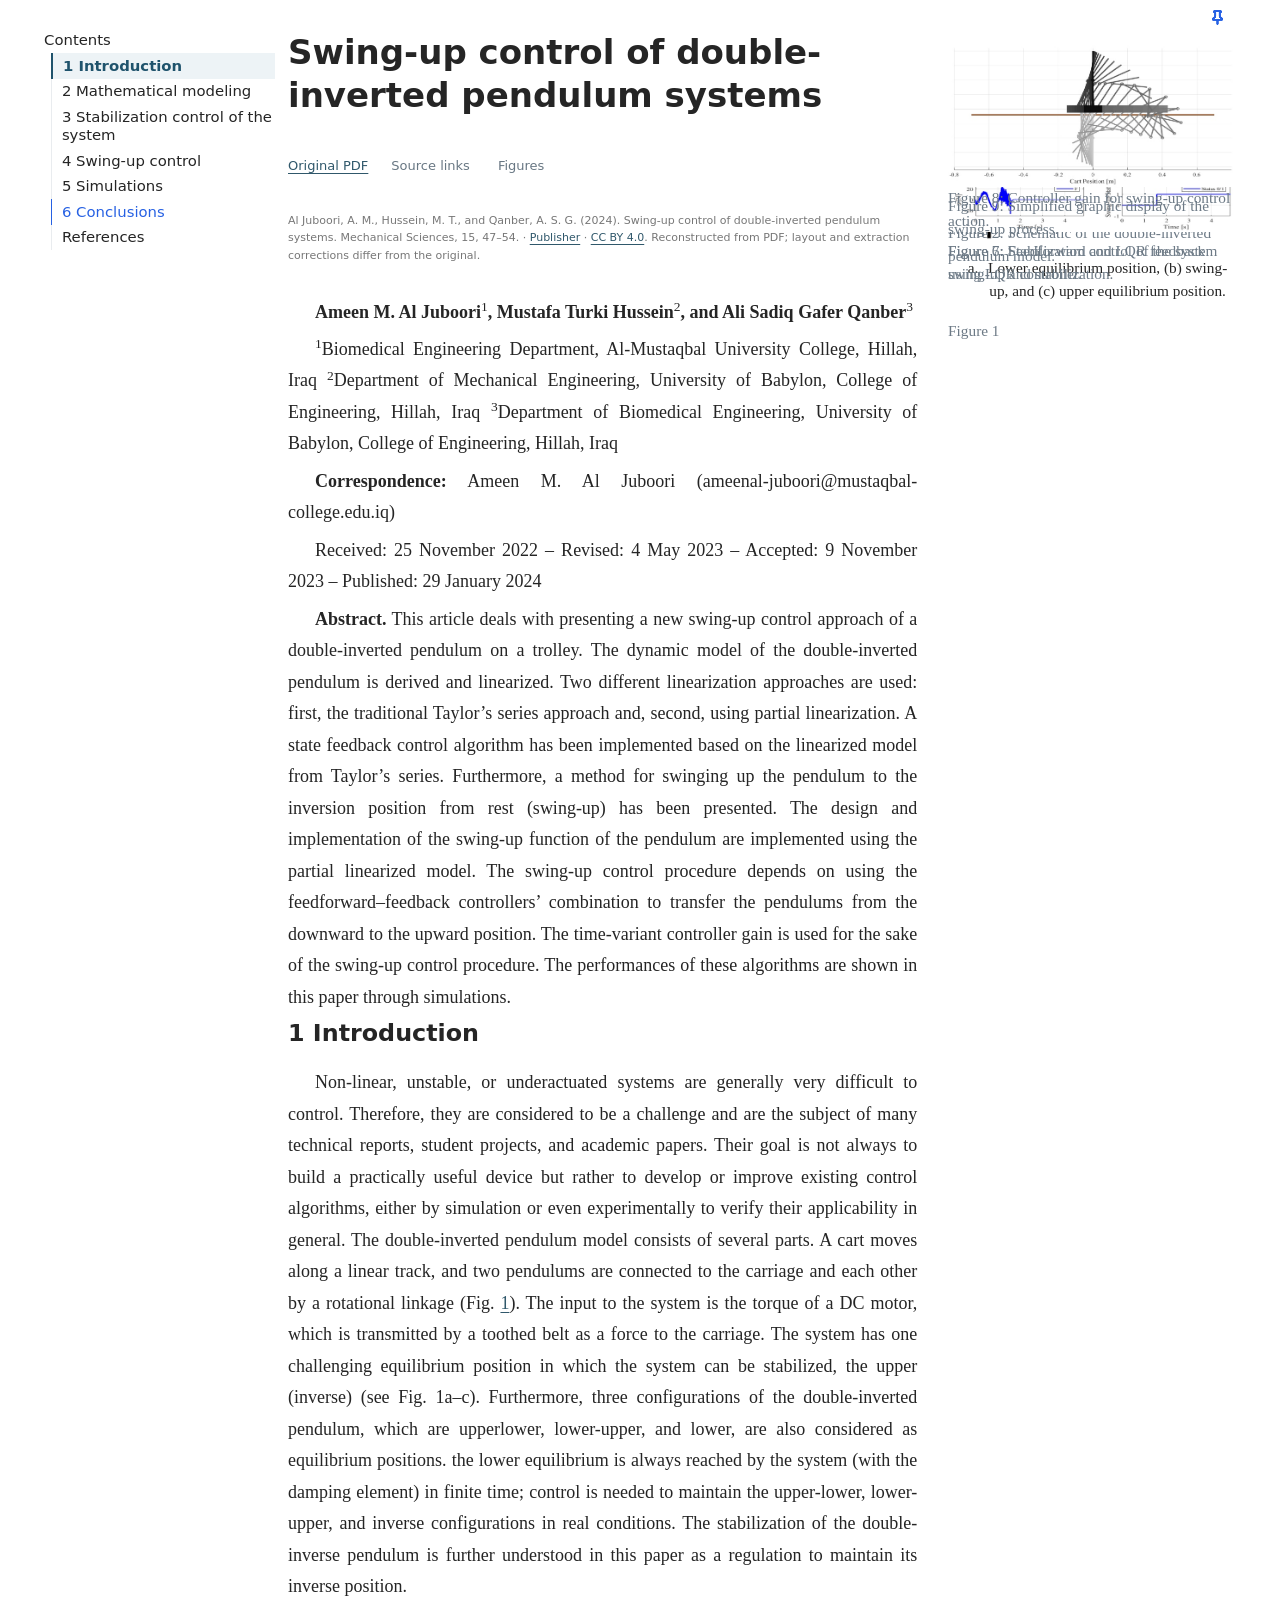
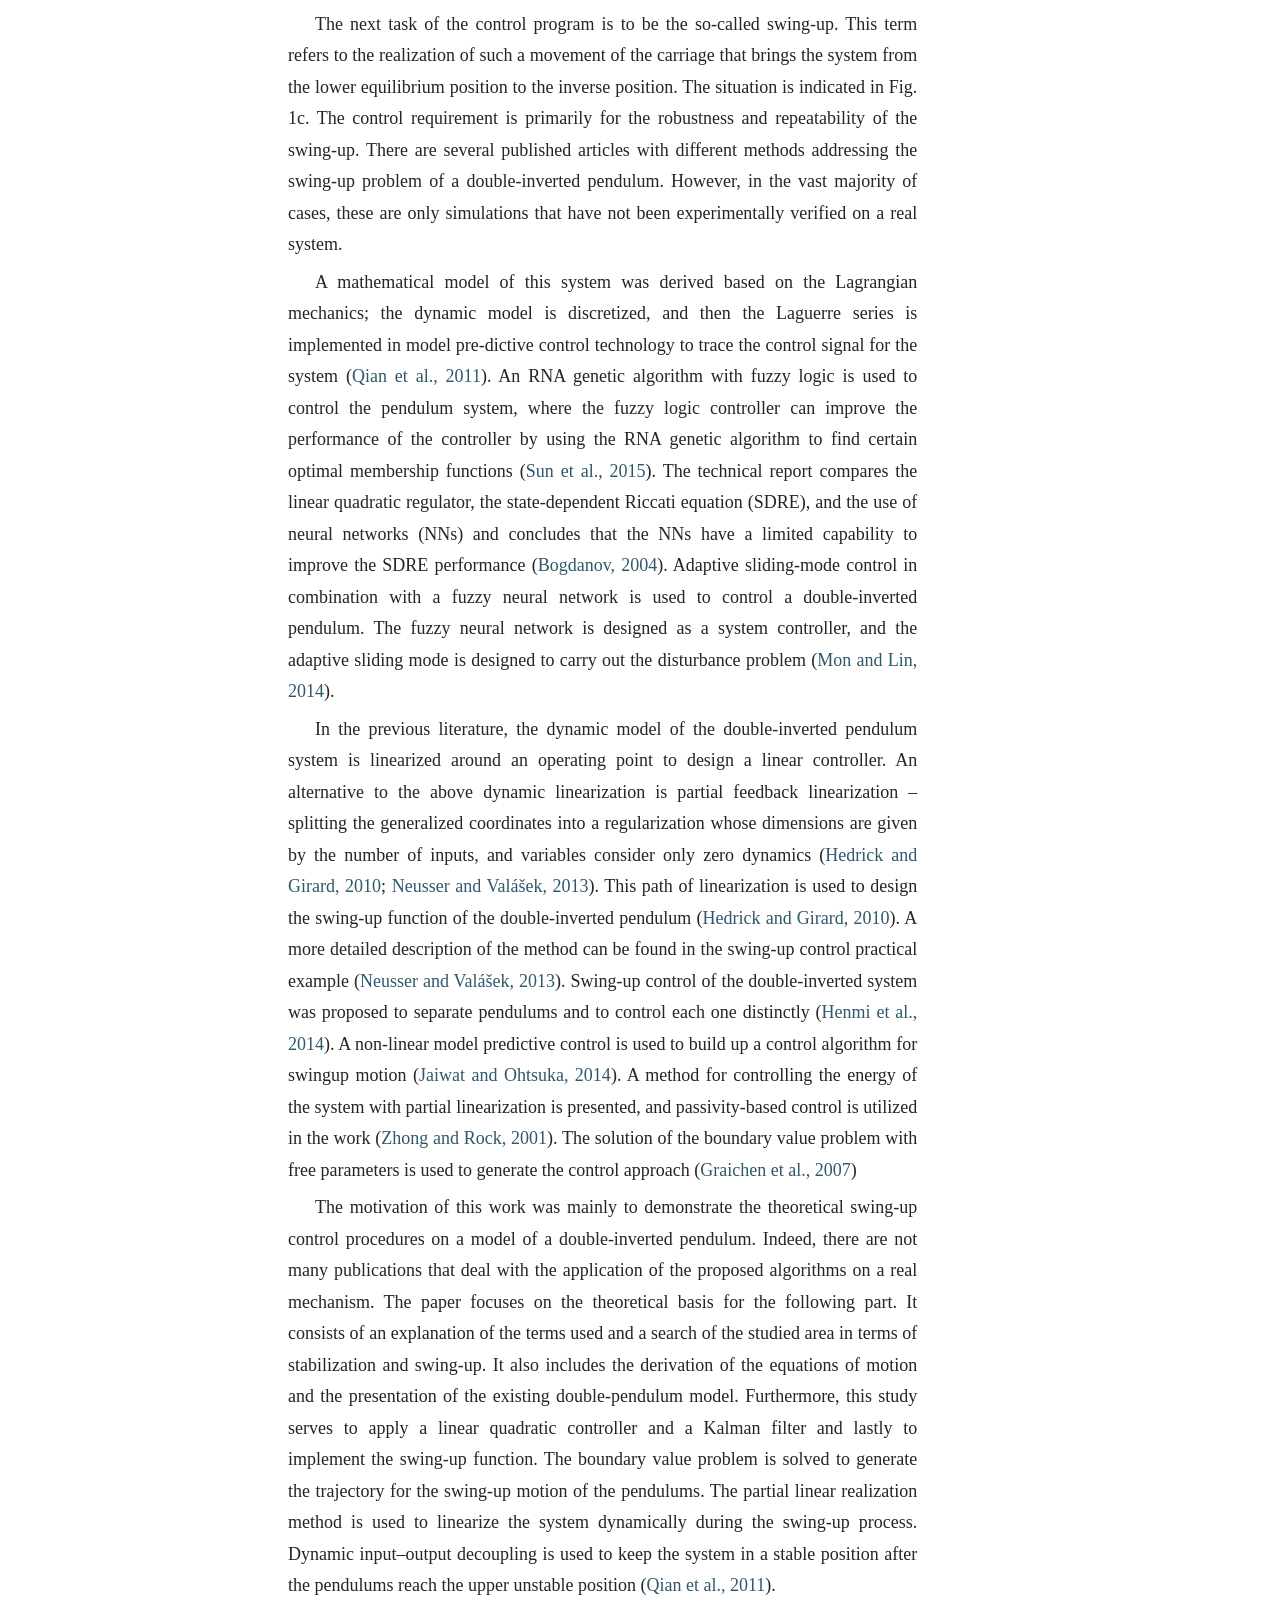
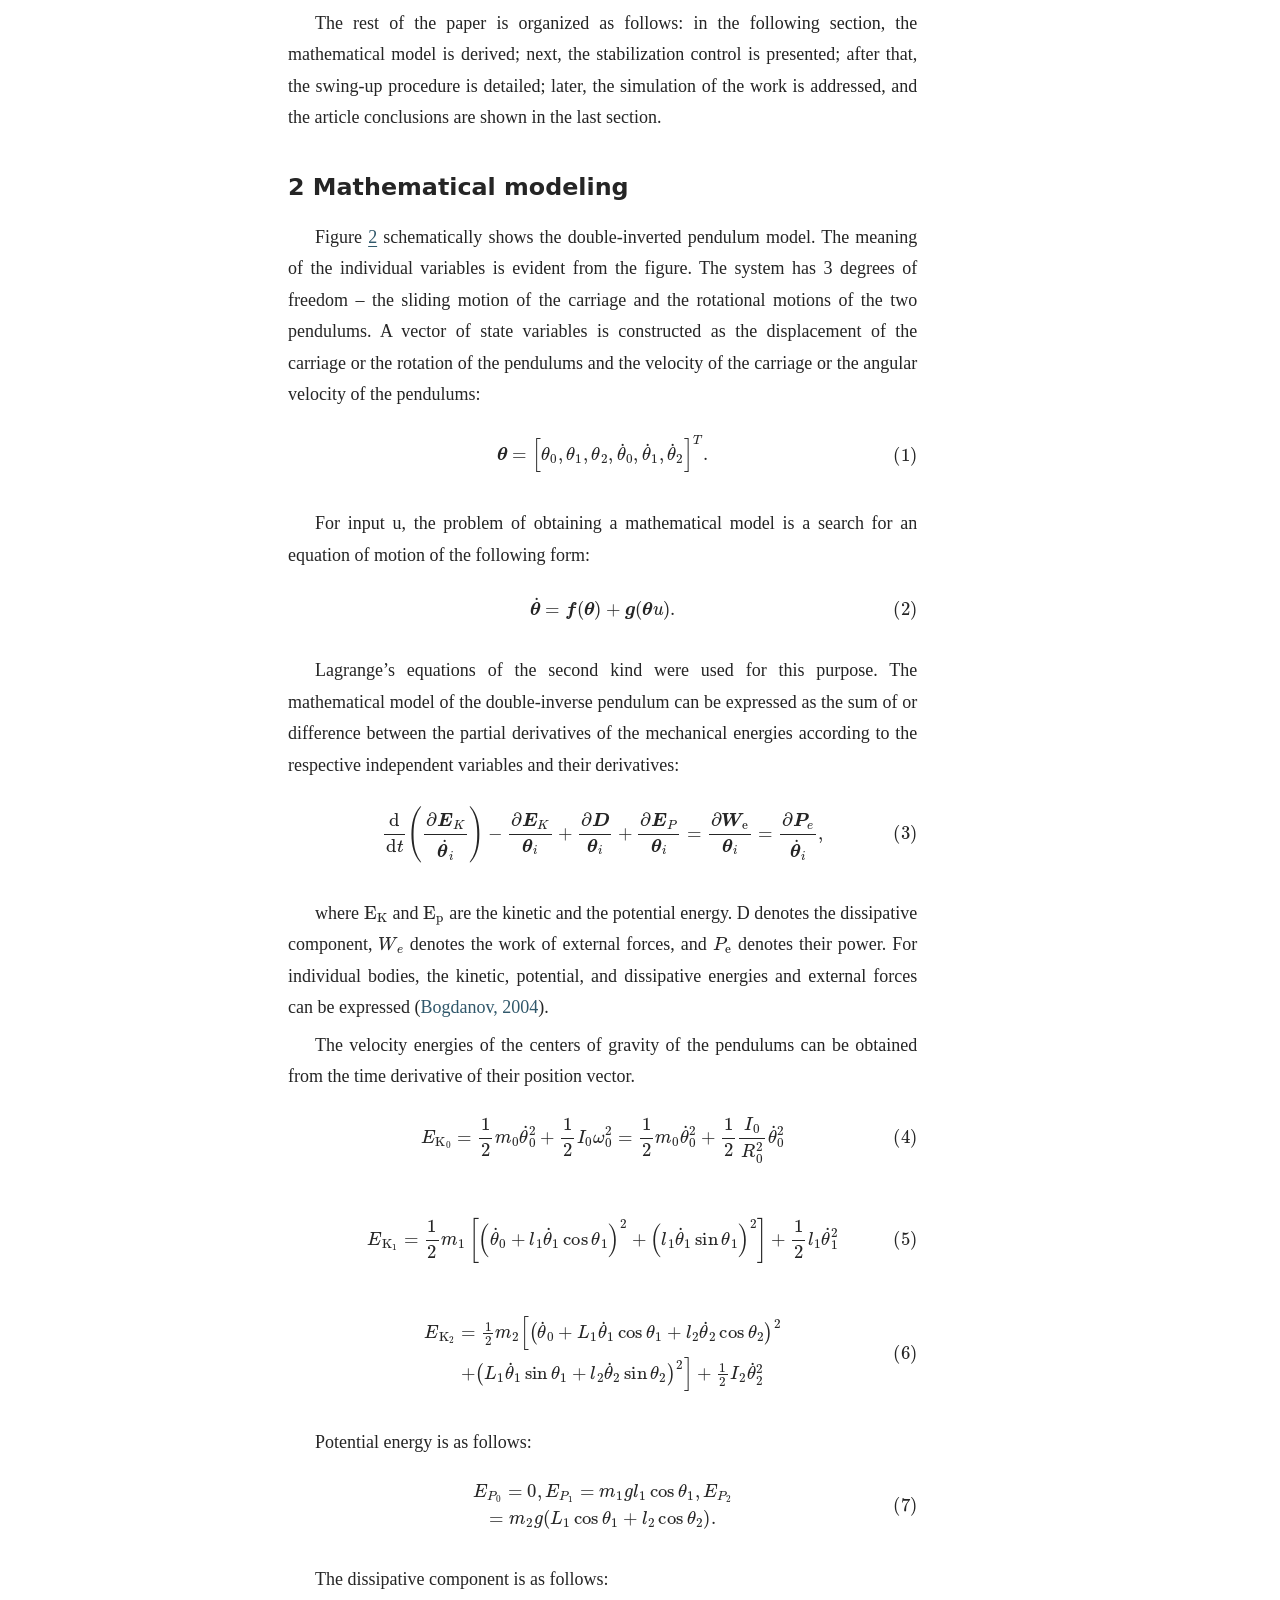
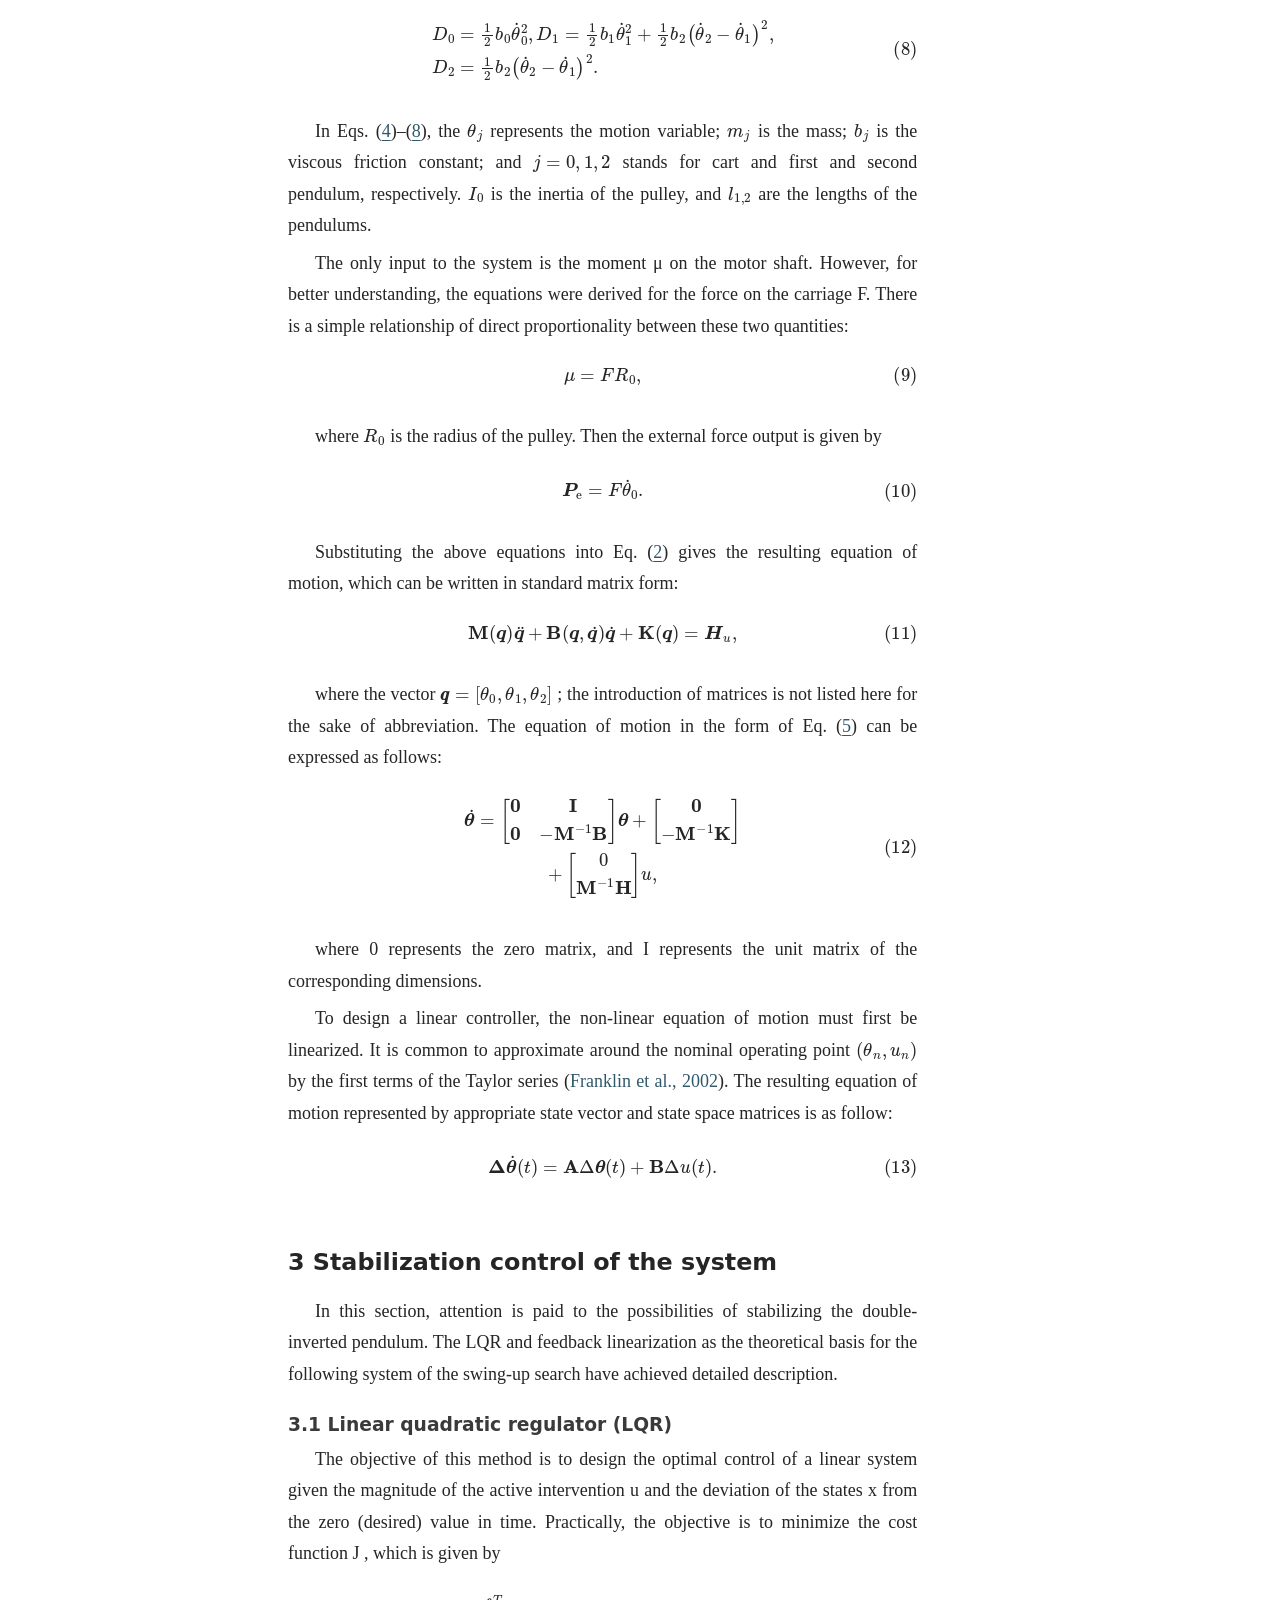
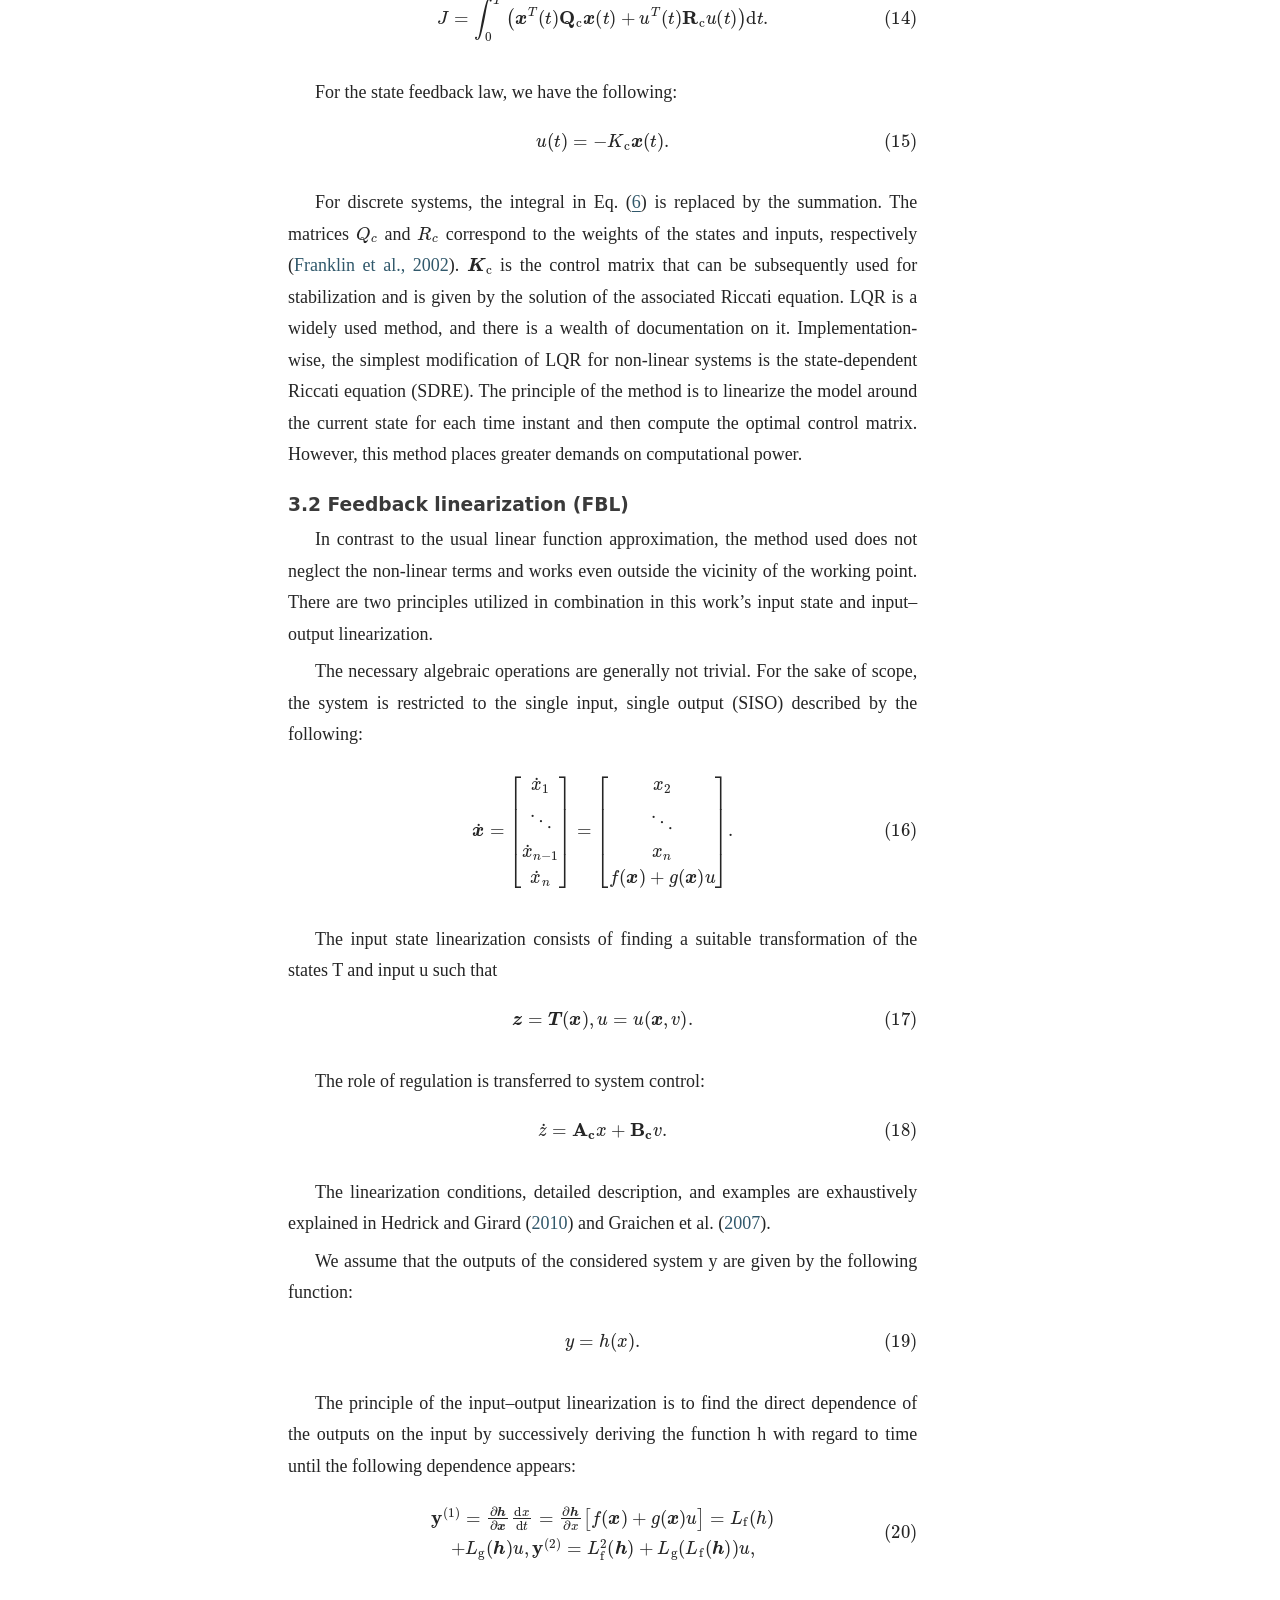
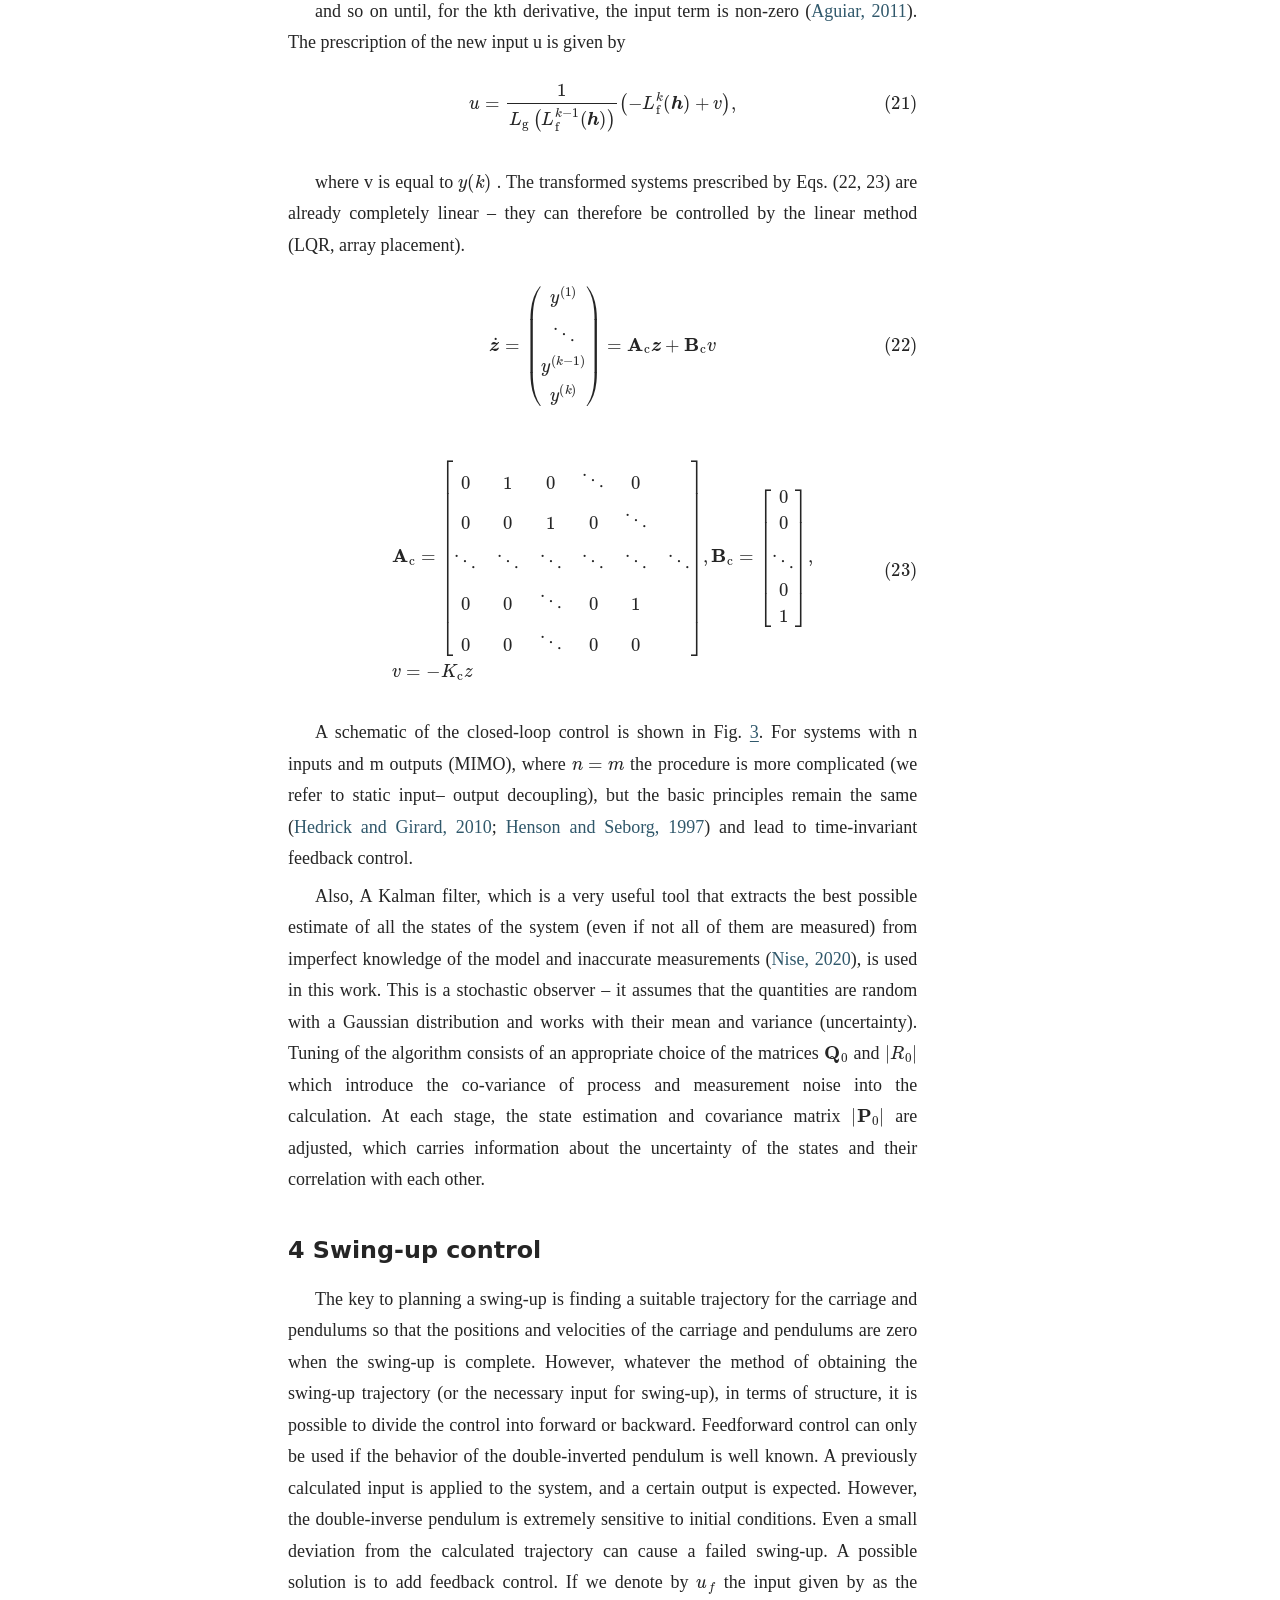
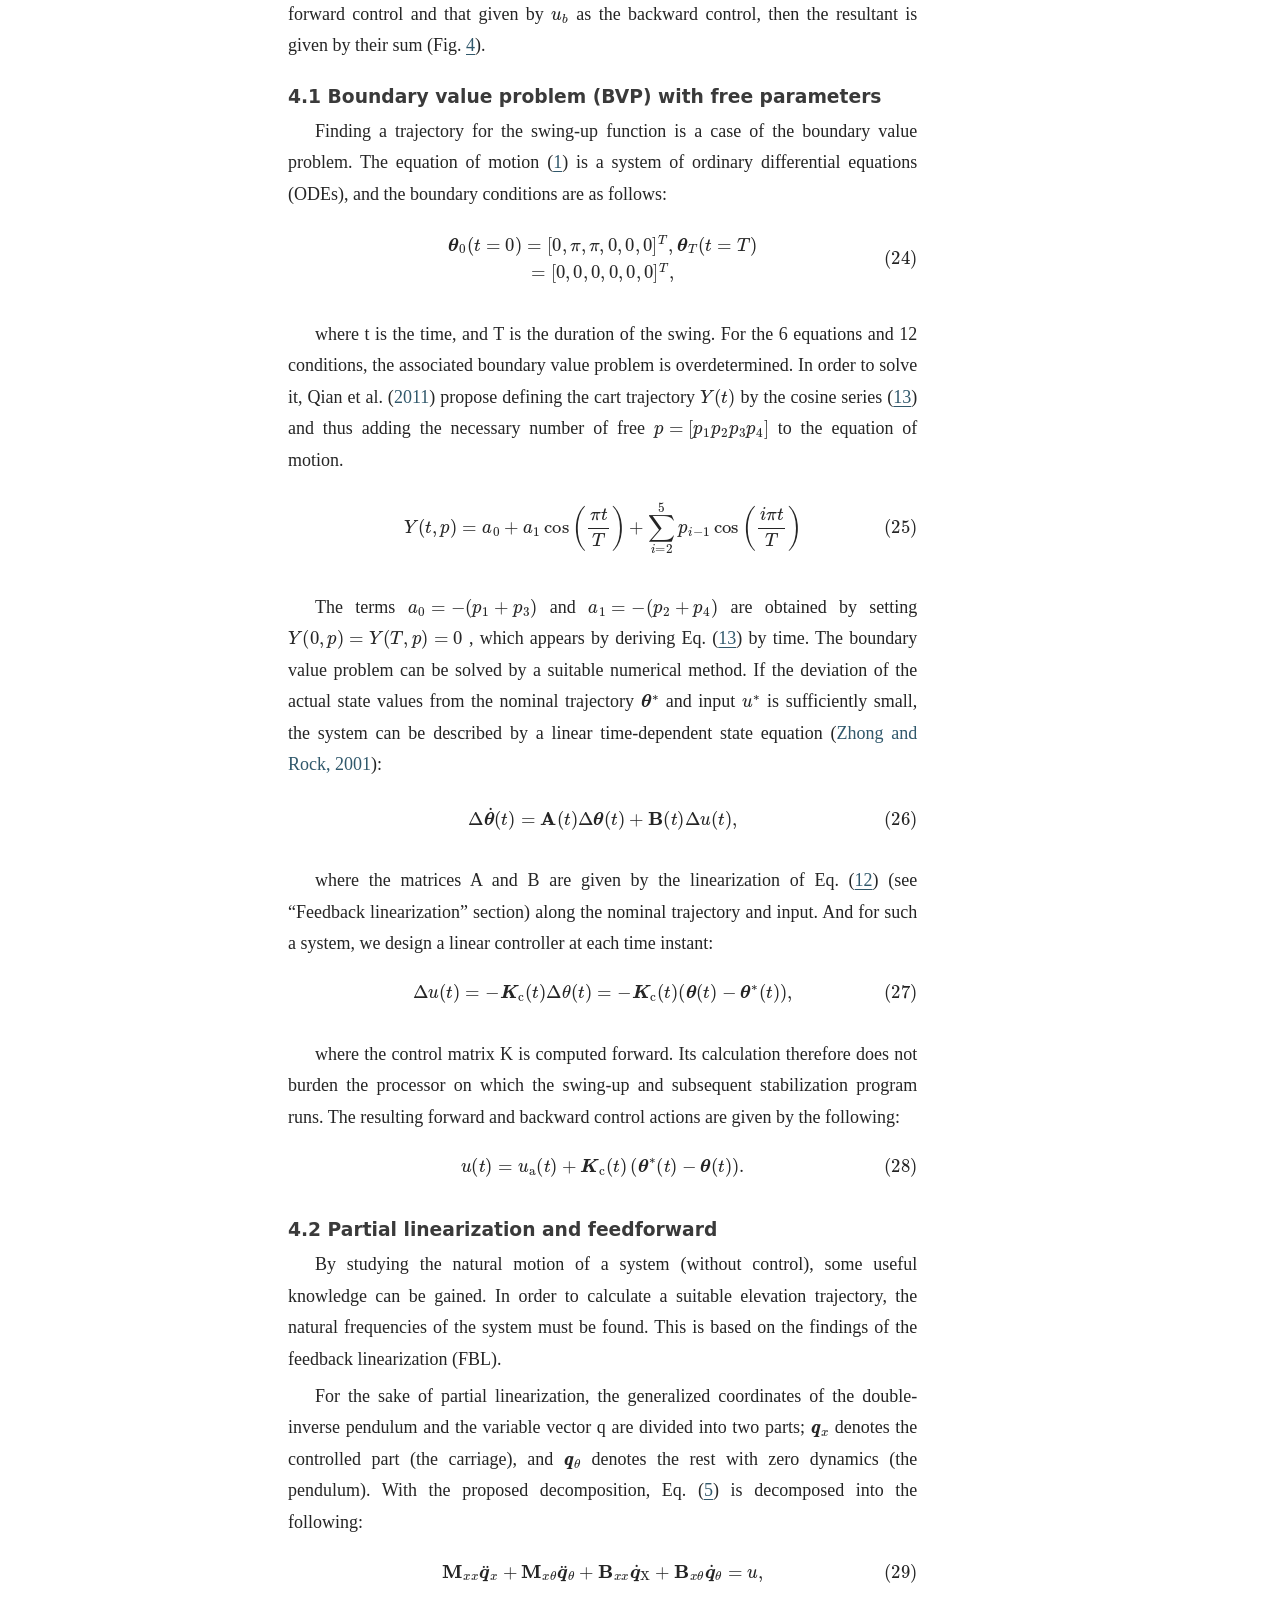
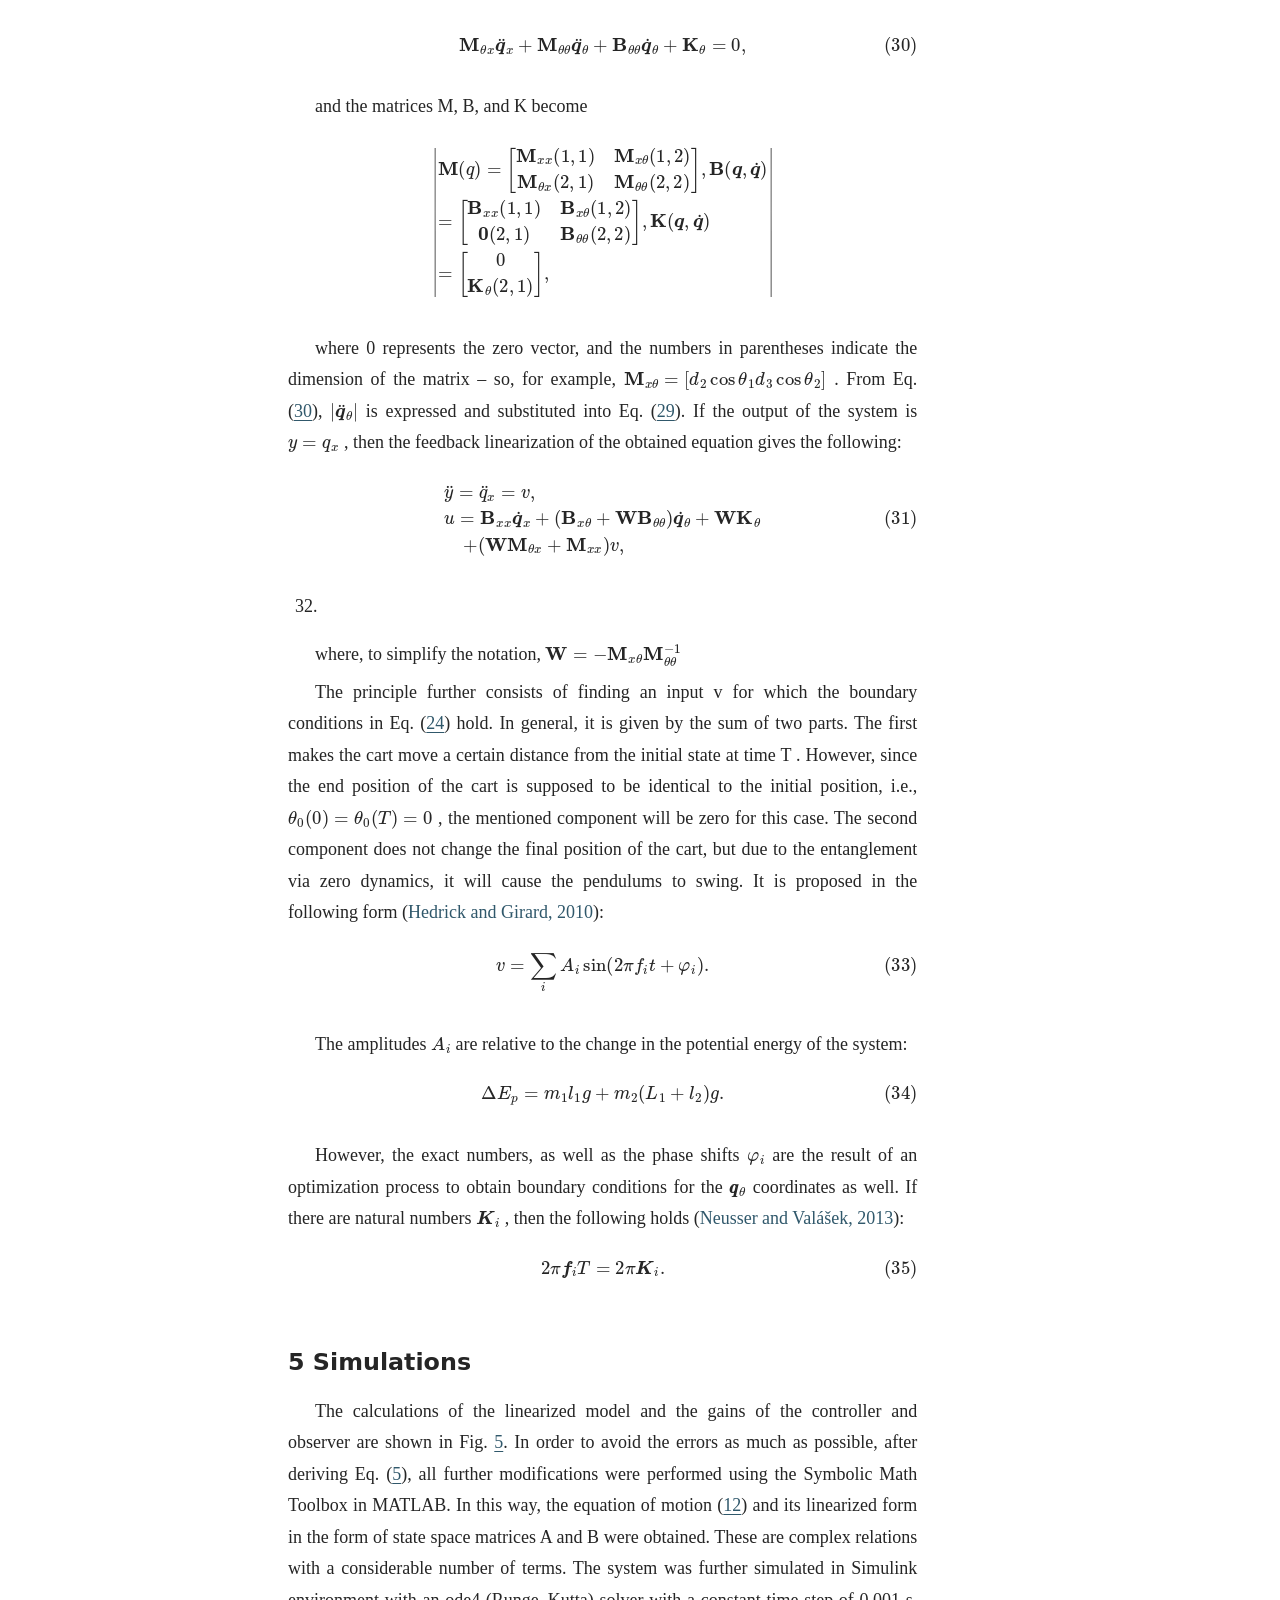
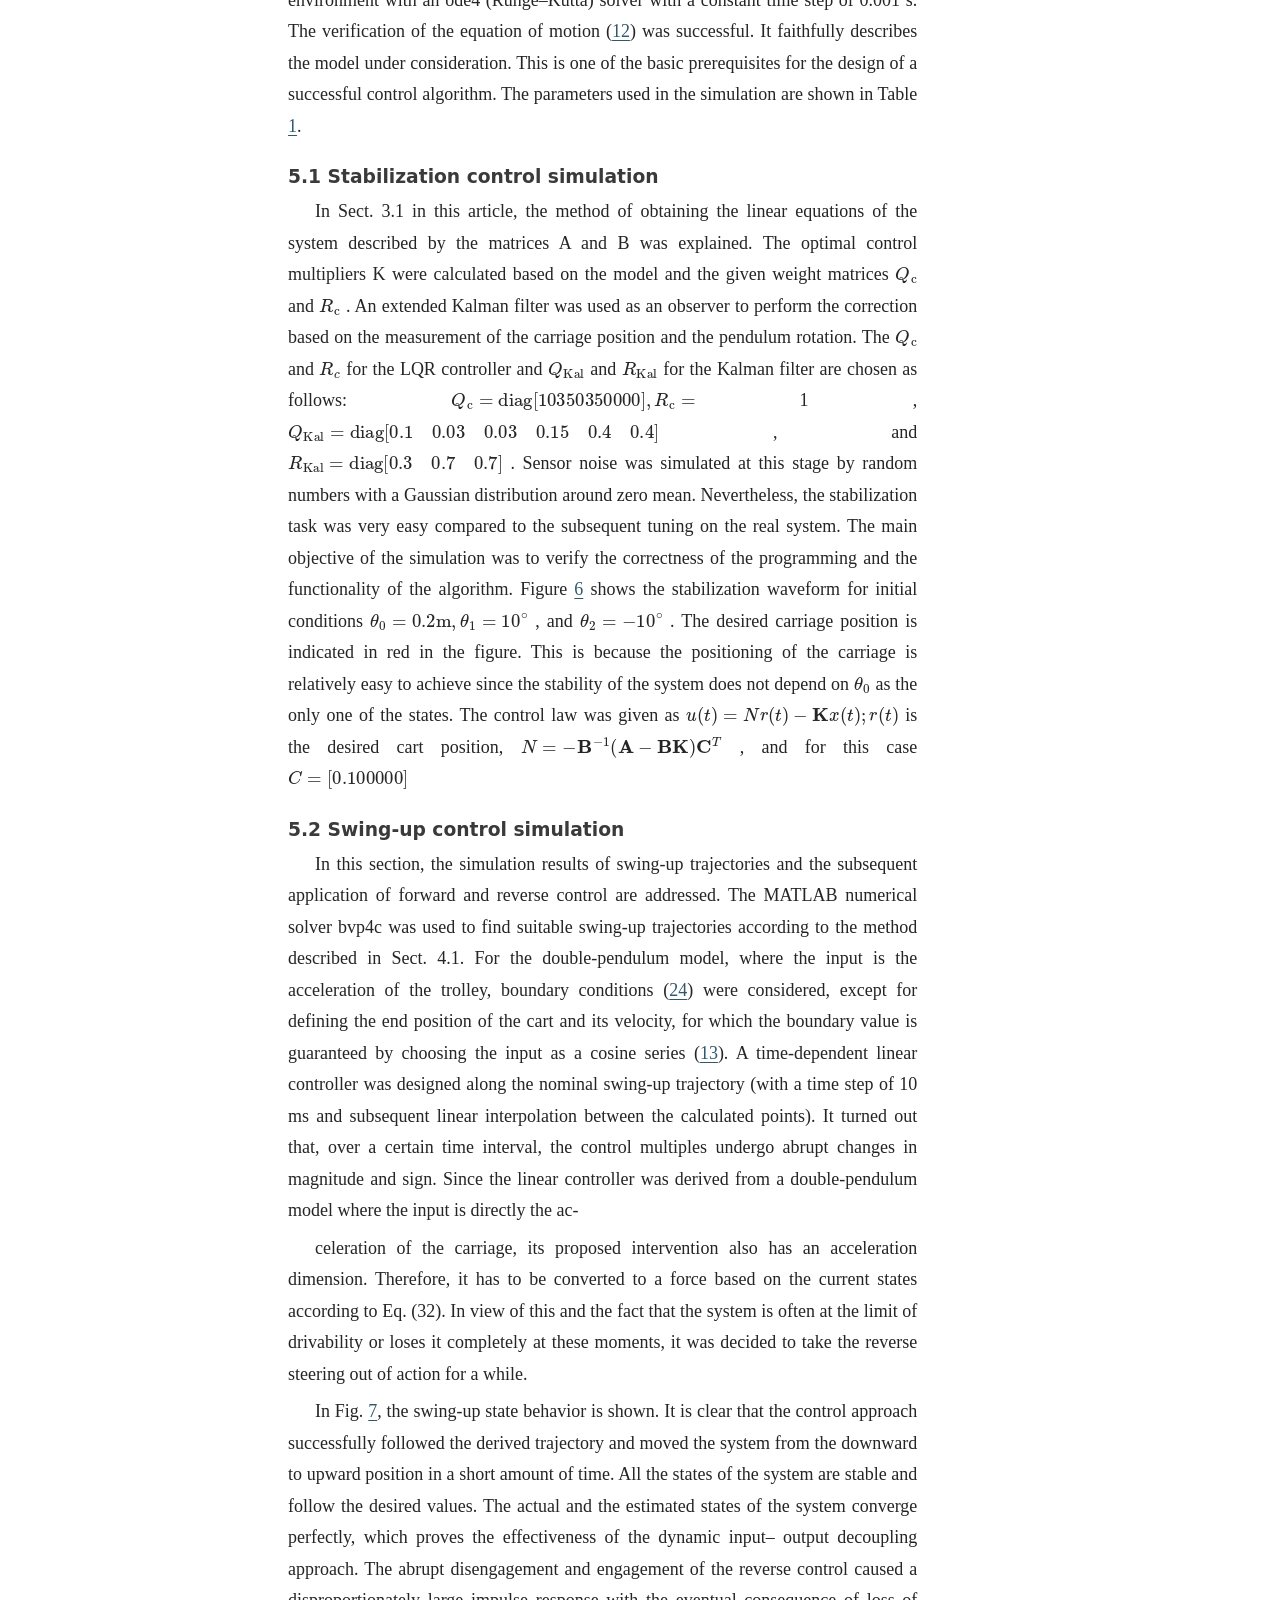
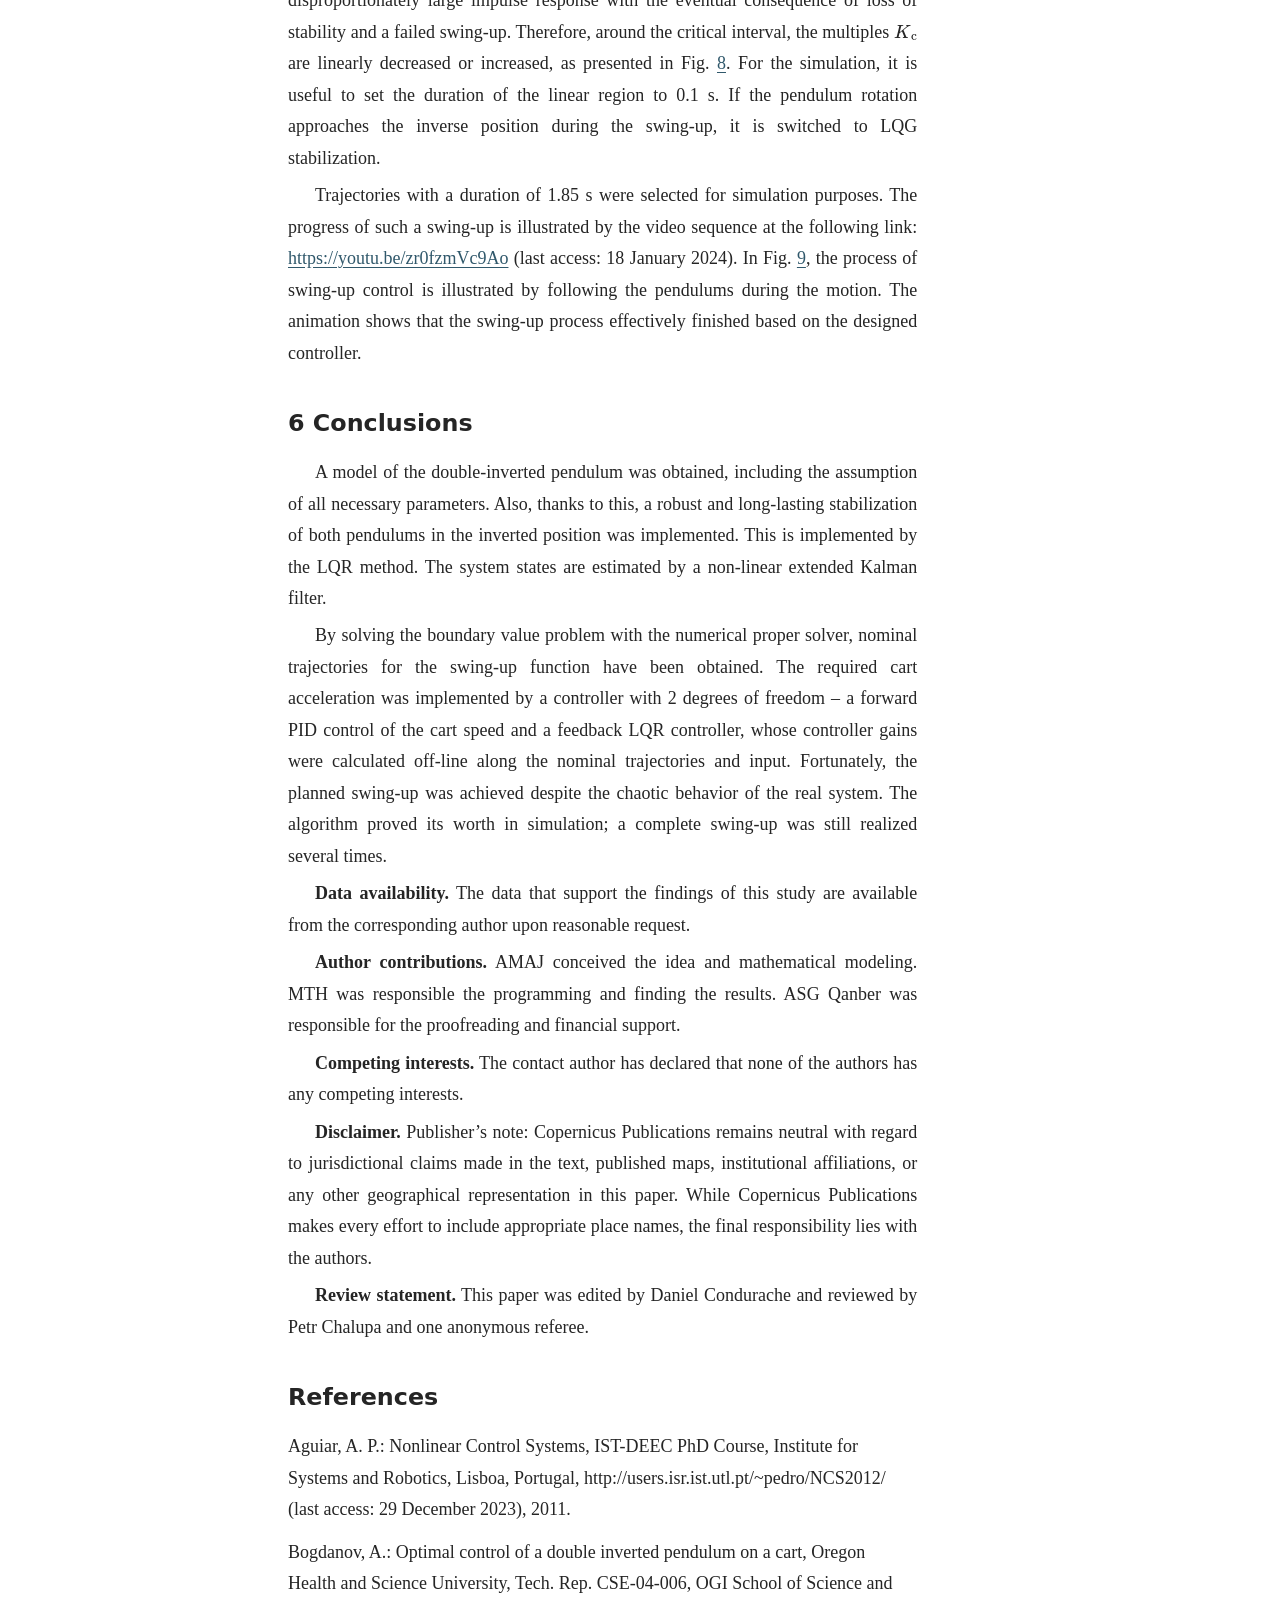
==== commit 2644d7e6: "Update licensed PDF reader sample" ====
--- a/index.html
+++ b/index.html
@@ -1,12 +1,9 @@
 <!DOCTYPE html>
-<html xmlns="http://www.w3.org/1999/xhtml" lang="en" xml:lang="en"><head>
 
-<meta charset="utf-8">
-<meta name="generator" content="quarto-1.10.18">
-
-<meta name="viewport" content="width=device-width, initial-scale=1.0, user-scalable=yes">
-
-
+<html lang="en" xml:lang="en" xmlns="http://www.w3.org/1999/xhtml"><head>
+<meta charset="utf-8"/>
+<meta content="quarto-1.10.18" name="generator"/>
+<meta content="width=device-width, initial-scale=1.0, user-scalable=yes" name="viewport"/>
 <title>Swing-up control of double-inverted pendulum systems</title>
 <style>
 /* Default styles provided by pandoc.
@@ -26,27 +23,44 @@
   margin: 0 0.8em 0.2em -1em; /* quarto-specific, see https://github.com/quarto-dev/quarto-cli/issues/4556 */ 
   vertical-align: middle;
 }
-</style>
-
-
+/* CSS for citations */
+div.csl-bib-body { }
+div.csl-entry {
+  clear: both;
+}
+.hanging-indent div.csl-entry {
+  margin-left:2em;
+  text-indent:-2em;
+}
+div.csl-left-margin {
+  min-width:2em;
+  float:left;
+}
+div.csl-right-inline {
+  margin-left:2em;
+  padding-left:1em;
+}
+div.csl-indent {
+  margin-left: 2em;
+}</style>
 <script src="site_libs/quarto-nav/quarto-nav.js"></script>
 <script src="site_libs/clipboard/clipboard.min.js"></script>
 <script src="site_libs/quarto-search/autocomplete.umd.js"></script>
 <script src="site_libs/quarto-search/fuse.min.js"></script>
 <script src="site_libs/quarto-search/quarto-search.js"></script>
-<meta name="quarto:offset" content="./">
+<meta content="./" name="quarto:offset"/>
 <script src="site_libs/quarto-html/quarto.js" type="module"></script>
 <script src="site_libs/quarto-html/tabsets/tabsets.js" type="module"></script>
 <script src="site_libs/quarto-html/popper.min.js"></script>
 <script src="site_libs/quarto-html/tippy.umd.min.js"></script>
 <script src="site_libs/quarto-html/anchor.min.js"></script>
-<link href="site_libs/quarto-html/tippy.css" rel="stylesheet">
-<link href="site_libs/quarto-html/quarto-syntax-highlighting-64a204ab8560d761af7679ceaba22944.css" rel="stylesheet" id="quarto-text-highlighting-styles">
+<link href="site_libs/quarto-html/tippy.css" rel="stylesheet"/>
+<link href="site_libs/quarto-html/quarto-syntax-highlighting-64a204ab8560d761af7679ceaba22944.css" id="quarto-text-highlighting-styles" rel="stylesheet"/>
 <script src="site_libs/bootstrap/bootstrap.min.js"></script>
-<link href="site_libs/bootstrap/bootstrap-icons.css" rel="stylesheet">
-<link href="site_libs/bootstrap/bootstrap-445b8638c3d06994fee0907d791121c4.min.css" rel="stylesheet" append-hash="true" id="quarto-bootstrap" data-mode="light">
+<link href="site_libs/bootstrap/bootstrap-icons.css" rel="stylesheet"/>
+<link append-hash="true" data-mode="light" href="site_libs/bootstrap/bootstrap-445b8638c3d06994fee0907d791121c4.min.css" id="quarto-bootstrap" rel="stylesheet"/>
 <script src="site_libs/quarto-contrib/mechanics-margin-layout-1.0.0/margin-layout.js"></script>
-<link href="site_libs/quarto-contrib/mechanics-margin-layout-1.0.0/margin-layout.css" rel="stylesheet">
+<link href="site_libs/quarto-contrib/mechanics-margin-layout-1.0.0/margin-layout.css" rel="stylesheet"/>
 <script id="quarto-search-options" type="application/json">{
   "location": "sidebar",
   "copy-button": false,
@@ -74,10 +88,7 @@
     "search-label": "Search"
   }
 }</script>
-
-  
-  <script defer="" src="vendor/mathjax/tex-chtml.js" type="text/javascript"></script>
-
+<script defer="" src="vendor/mathjax/tex-chtml.js" type="text/javascript"></script>
 <script type="text/javascript">
 const typesetMath = (el) => {
   if (window.MathJax) {
@@ -104,1557 +115,1263 @@
   typesetMath
 };
 </script>
-
-<link rel="stylesheet" href="reader.css">
+<link href="reader.css" rel="stylesheet"/>
 </head>
-
 <body class="floating quarto-light">
-
 <div id="quarto-search-results"></div>
 <!-- content -->
-<div id="quarto-content" class="quarto-container page-columns page-rows-contents page-layout-article">
+<div class="quarto-container page-columns page-rows-contents page-layout-article" id="quarto-content">
 <!-- sidebar -->
-  <nav id="quarto-sidebar" class="sidebar collapse collapse-horizontal quarto-sidebar-collapse-item sidebar-navigation floating overflow-auto">
-    <nav id="TOC" role="doc-toc" class="toc-active">
-    <h2 id="toc-title">Contents</h2>
-   
-  <ul>
-  <li><a href="#introduction" id="toc-introduction" class="nav-link active" data-scroll-target="#introduction">1 Introduction</a></li>
-  <li><a href="#mathematical-modeling" id="toc-mathematical-modeling" class="nav-link" data-scroll-target="#mathematical-modeling">2 Mathematical modeling</a></li>
-  <li><a href="#stabilization-control-of-the-system" id="toc-stabilization-control-of-the-system" class="nav-link" data-scroll-target="#stabilization-control-of-the-system">3 Stabilization control of the system</a></li>
-  <li><a href="#linear-quadratic-regulator-lqr" id="toc-linear-quadratic-regulator-lqr" class="nav-link" data-scroll-target="#linear-quadratic-regulator-lqr">3.1 Linear quadratic regulator (LQR)</a></li>
-  <li><a href="#feedback-linearization-fbl" id="toc-feedback-linearization-fbl" class="nav-link" data-scroll-target="#feedback-linearization-fbl">3.2 Feedback linearization (FBL)</a></li>
-  <li><a href="#swing-up-control" id="toc-swing-up-control" class="nav-link" data-scroll-target="#swing-up-control">4 Swing-up control</a></li>
-  <li><a href="#boundary-value-problem-bvp-with-free-parameters" id="toc-boundary-value-problem-bvp-with-free-parameters" class="nav-link" data-scroll-target="#boundary-value-problem-bvp-with-free-parameters">4.1 Boundary value problem (BVP) with free parameters</a></li>
-  <li><a href="#partial-linearization-and-feedforward" id="toc-partial-linearization-and-feedforward" class="nav-link" data-scroll-target="#partial-linearization-and-feedforward">4.2 Partial linearization and feedforward</a></li>
-  <li><a href="#simulations" id="toc-simulations" class="nav-link" data-scroll-target="#simulations">5 Simulations</a></li>
-  <li><a href="#stabilization-control-simulation" id="toc-stabilization-control-simulation" class="nav-link" data-scroll-target="#stabilization-control-simulation">5.1 Stabilization control simulation</a></li>
-  <li><a href="#swing-up-control-simulation" id="toc-swing-up-control-simulation" class="nav-link" data-scroll-target="#swing-up-control-simulation">5.2 Swing-up control simulation</a></li>
-  <li><a href="#conclusions" id="toc-conclusions" class="nav-link" data-scroll-target="#conclusions">6 Conclusions</a></li>
-  <li><a href="#references" id="toc-references" class="nav-link" data-scroll-target="#references">References</a></li>
-  </ul>
+<nav class="sidebar collapse collapse-horizontal quarto-sidebar-collapse-item sidebar-navigation floating overflow-auto" id="quarto-sidebar">
+<nav class="toc-active" id="TOC" role="doc-toc">
+<h2 id="toc-title">Contents</h2>
+<ul>
+<li><a class="nav-link active" data-scroll-target="#sec-p1-b8" href="#sec-p1-b8" id="toc-sec-p1-b8">1 Introduction</a></li>
+<li><a class="nav-link" data-scroll-target="#sec-p2-b8" href="#sec-p2-b8" id="toc-sec-p2-b8">2 Mathematical modeling</a></li>
+<li><a class="nav-link" data-scroll-target="#sec-p3-b21" href="#sec-p3-b21" id="toc-sec-p3-b21">3 Stabilization control of the system</a>
+<ul>
+<li><a class="nav-link" data-scroll-target="#sec-p3-b23" href="#sec-p3-b23" id="toc-sec-p3-b23">3.1 Linear quadratic regulator (LQR)</a></li>
+<li><a class="nav-link" data-scroll-target="#sec-p4-b3" href="#sec-p4-b3" id="toc-sec-p4-b3">3.2 Feedback linearization (FBL)</a></li>
+</ul></li>
+<li><a class="nav-link" data-scroll-target="#sec-p4-b24" href="#sec-p4-b24" id="toc-sec-p4-b24">4 Swing-up control</a>
+<ul>
+<li><a class="nav-link" data-scroll-target="#sec-p5-b4" href="#sec-p5-b4" id="toc-sec-p5-b4">4.1 Boundary value problem (BVP) with free parameters</a></li>
+<li><a class="nav-link" data-scroll-target="#sec-p5-b16" href="#sec-p5-b16" id="toc-sec-p5-b16">4.2 Partial linearization and feedforward</a></li>
+</ul></li>
+<li><a class="nav-link" data-scroll-target="#sec-p6-b9" href="#sec-p6-b9" id="toc-sec-p6-b9">5 Simulations</a>
+<ul>
+<li><a class="nav-link" data-scroll-target="#sec-p6-b11" href="#sec-p6-b11" id="toc-sec-p6-b11">5.1 Stabilization control simulation</a></li>
+<li><a class="nav-link" data-scroll-target="#sec-p6-b15" href="#sec-p6-b15" id="toc-sec-p6-b15">5.2 Swing-up control simulation</a></li>
+</ul></li>
+<li><a class="nav-link" data-scroll-target="#sec-p7-b10" href="#sec-p7-b10" id="toc-sec-p7-b10">6 Conclusions</a></li>
+<li><a class="nav-link" data-scroll-target="#references" href="#references" id="toc-references">References</a></li>
+</ul>
 </nav>
 </nav>
-<div id="quarto-sidebar-glass" class="quarto-sidebar-collapse-item" data-bs-toggle="collapse" data-bs-target=".quarto-sidebar-collapse-item"></div>
+<div class="quarto-sidebar-collapse-item" data-bs-target=".quarto-sidebar-collapse-item" data-bs-toggle="collapse" id="quarto-sidebar-glass"></div>
 <!-- margin-sidebar -->
-    <div id="quarto-margin-sidebar" class="sidebar margin-sidebar zindex-bottom">
-    </div>
+<div class="sidebar margin-sidebar zindex-bottom" id="quarto-margin-sidebar">
+</div>
 <!-- main -->
 <main class="content" id="quarto-document-content">
-
-<header id="title-block-header" class="quarto-title-block default">
+<header class="quarto-title-block default" id="title-block-header">
 <div class="quarto-title">
 <h1 class="title">Swing-up control of double-inverted pendulum systems</h1>
 </div>
-
-
-
 <div class="quarto-title-meta">
-
-    
-  
-    
-  </div>
-  
-
-
+</div>
 </header>
-
-
 <div class="reader-tools">
 <a href="source.pdf">Original PDF</a><button id="toggle-sources">Source links</button><button id="show-figures">Figures</button>
 </div>
 <div class="attribution">
 Al Juboori, A. M., Hussein, M. T., and Qanber, A. S. G. (2024). Swing-up control of double-inverted pendulum systems. Mechanical Sciences, 15, 47–54. · <a href="https://doi.org/10.5194/ms-15-47-2024">Publisher</a> · <a href="https://creativecommons.org/licenses/by/4.0/">CC BY 4.0</a>. Reconstructed from PDF; layout and extraction corrections differ from the original.
 </div>
-<div id="p1-b3-scope" class="margin-scope" data-margin-end="p1-b3-scope-margin-end-1">
-
-</div>
-<div id="p1-b3" class="paper-block" data-source-page="1">
+<div class="margin-scope" data-margin-end="p1-b3-scope-margin-end-1" id="p1-b3-scope">
+</div>
+<div class="paper-block prose-block" data-source-page="1" id="p1-b3">
 <p><strong>Ameen M. Al Juboori</strong><sup>1</sup><strong>, Mustafa Turki Hussein</strong><sup>2</sup><strong>, and Ali Sadiq Gafer Qanber</strong><sup>3</sup></p>
-<button class="source-button" data-block="p1-b3" aria-label="View source, page 1">
-p.&nbsp;1
-</button>
-</div>
-<div id="p1-b3-scope-margin-end-1" class="margin-scope-end">
-
-</div>
-<div id="p1-b4-scope" class="margin-scope" data-margin-end="p1-b4-scope-margin-end-2">
-
-</div>
-<div id="p1-b4" class="paper-block" data-source-page="1">
+<button aria-label="View source, page 1" class="source-button" data-block="p1-b3">
+p. 1
+</button>
+</div>
+<div class="margin-scope-end" id="p1-b3-scope-margin-end-1">
+</div>
+<div class="margin-scope" data-margin-end="p1-b4-scope-margin-end-2" id="p1-b4-scope">
+</div>
+<div class="paper-block prose-block" data-source-page="1" id="p1-b4">
 <p><sup>1</sup>Biomedical Engineering Department, Al-Mustaqbal University College, Hillah, Iraq <sup>2</sup>Department of Mechanical Engineering, University of Babylon, College of Engineering, Hillah, Iraq <sup>3</sup>Department of Biomedical Engineering, University of Babylon, College of Engineering, Hillah, Iraq</p>
-<button class="source-button" data-block="p1-b4" aria-label="View source, page 1">
-p.&nbsp;1
-</button>
-</div>
-<div id="p1-b4-scope-margin-end-2" class="margin-scope-end">
-
-</div>
-<div id="p1-b5-scope" class="margin-scope" data-margin-end="p1-b5-scope-margin-end-3">
-
-</div>
-<div id="p1-b5" class="paper-block" data-source-page="1">
+<button aria-label="View source, page 1" class="source-button" data-block="p1-b4">
+p. 1
+</button>
+</div>
+<div class="margin-scope-end" id="p1-b4-scope-margin-end-2">
+</div>
+<div class="margin-scope" data-margin-end="p1-b5-scope-margin-end-3" id="p1-b5-scope">
+</div>
+<div class="paper-block prose-block" data-source-page="1" id="p1-b5">
 <p><strong>Correspondence:</strong> Ameen M. Al Juboori (ameenal-juboori@mustaqbal-college.edu.iq)</p>
-<button class="source-button" data-block="p1-b5" aria-label="View source, page 1">
-p.&nbsp;1
-</button>
-</div>
-<div id="p1-b5-scope-margin-end-3" class="margin-scope-end">
-
-</div>
-<div id="p1-b6-scope" class="margin-scope" data-margin-end="p1-b6-scope-margin-end-4">
-
-</div>
-<div id="p1-b6" class="paper-block" data-source-page="1">
+<button aria-label="View source, page 1" class="source-button" data-block="p1-b5">
+p. 1
+</button>
+</div>
+<div class="margin-scope-end" id="p1-b5-scope-margin-end-3">
+</div>
+<div class="margin-scope" data-margin-end="p1-b6-scope-margin-end-4" id="p1-b6-scope">
+</div>
+<div class="paper-block prose-block" data-source-page="1" id="p1-b6">
 <p>Received: 25 November 2022 – Revised: 4 May 2023 – Accepted: 9 November 2023 – Published: 29 January 2024</p>
-<button class="source-button" data-block="p1-b6" aria-label="View source, page 1">
-p.&nbsp;1
-</button>
-</div>
-<div id="p1-b6-scope-margin-end-4" class="margin-scope-end">
-
-</div>
-<div id="p1-b7-scope" class="margin-scope" data-margin-end="p1-b7-scope-margin-end-5">
-
-</div>
-<div id="p1-b7" class="paper-block" data-source-page="1">
+<button aria-label="View source, page 1" class="source-button" data-block="p1-b6">
+p. 1
+</button>
+</div>
+<div class="margin-scope-end" id="p1-b6-scope-margin-end-4">
+</div>
+<div class="margin-scope" data-margin-end="p1-b7-scope-margin-end-5" id="p1-b7-scope">
+</div>
+<div class="paper-block prose-block" data-source-page="1" id="p1-b7">
 <p><strong>Abstract.</strong> This article deals with presenting a new swing-up control approach of a double-inverted pendulum on a trolley. The dynamic model of the double-inverted pendulum is derived and linearized. Two different linearization approaches are used: first, the traditional Taylor’s series approach and, second, using partial linearization. A state feedback control algorithm has been implemented based on the linearized model from Taylor’s series. Furthermore, a method for swinging up the pendulum to the inversion position from rest (swing-up) has been presented. The design and implementation of the swing-up function of the pendulum are implemented using the partial linearized model. The swing-up control procedure depends on using the feedforward–feedback controllers’ combination to transfer the pendulums from the downward to the upward position. The time-variant controller gain is used for the sake of the swing-up control procedure. The performances of these algorithms are shown in this paper through simulations.</p>
-<button class="source-button" data-block="p1-b7" aria-label="View source, page 1">
-p.&nbsp;1
-</button>
-</div>
-<div id="p1-b7-scope-margin-end-5" class="margin-scope-end">
-
-</div>
-<div id="p1-b8" class="paper-block" data-source-page="1">
-<section id="introduction" class="level2">
-<h2 class="anchored" data-anchor-id="introduction">1 Introduction</h2>
-<button class="source-button" data-block="p1-b8" aria-label="View source, page 1">
-p.&nbsp;1
-</button>
+<button aria-label="View source, page 1" class="source-button" data-block="p1-b7">
+p. 1
+</button>
+</div>
+<div class="margin-scope-end" id="p1-b7-scope-margin-end-5">
+</div>
+<section class="level2" id="sec-p1-b8">
+<h2 class="anchored" data-anchor-id="sec-p1-b8">1 Introduction</h2>
+<div class="margin-scope" data-margin-end="p1-b9-scope-margin-end-6" id="p1-b9-scope">
+</div>
+<div class="paper-block prose-block" data-source-page="1" id="p1-b9">
+<p>Non-linear, unstable, or underactuated systems are generally very difficult to control. Therefore, they are considered to be a challenge and are the subject of many technical reports, student projects, and academic papers. Their goal is not always to build a practically useful device but rather to develop or improve existing control algorithms, either by simulation or even experimentally to verify their applicability in general. The double-inverted pendulum model consists of several parts. A cart moves along a linear track, and two pendulums are connected to the carriage and each other by a rotational linkage (Fig. <a class="quarto-xref" href="#fig-1">1</a>). The input to the system is the torque of a DC motor, which is transmitted by a toothed belt as a force to the carriage. The system has one challenging equilibrium position in which the system can be stabilized, the upper (inverse) (see Fig. 1a–c). Furthermore, three configurations of the double-inverted pendulum, which are upperlower, lower-upper, and lower, are also considered as equilibrium positions. the lower equilibrium is always reached by the system (with the damping element) in finite time; control is needed to maintain the upper-lower, lower-upper, and inverse configurations in real conditions. The stabilization of the double-inverse pendulum is further understood in this paper as a regulation to maintain its inverse position.</p>
+<button aria-label="View source, page 1" class="source-button" data-block="p1-b9">
+p. 1
+</button>
+<p><button aria-label="View source, page 1" class="source-button" data-block="p1-b10">p. 1</button></p>
+</div>
+<div class="margin-scope-end" id="p1-b9-scope-margin-end-6">
+</div>
+<div class="paper-block margin-item" data-margin-for="p1-b9-scope p1-b11-scope" data-source-page="2" id="p2-b2">
+<div class="quarto-float quarto-figure quarto-figure-center anchored" id="fig-1">
+<figure class="quarto-float quarto-float-fig figure">
+<div aria-describedby="fig-1-caption-0ceaefa1-69ba-4598-a22c-09a6ac19f8ca">
+<p><img class="img-fluid figure-img" src="images/page_1_image_2.jpg"/></p>
+<ol type="a">
+<li>Lower equilibrium position, (b) swing-up, and (c) upper equilibrium position.</li>
+</ol>
+</div>
+<figcaption class="quarto-float-caption-bottom quarto-float-caption quarto-float-fig quarto-uncaptioned" id="fig-1-caption-0ceaefa1-69ba-4598-a22c-09a6ac19f8ca">
+Figure 1
+</figcaption>
+</figure>
+</div>
+<button aria-label="View source, page 2" class="source-button" data-block="p2-b2">
+p. 2
+</button>
+</div>
+<div class="margin-scope" data-margin-end="p1-b11-scope-margin-end-7" id="p1-b11-scope">
+</div>
+<div class="paper-block prose-block" data-source-page="1" id="p1-b11">
+<p>The next task of the control program is to be the so-called swing-up. This term refers to the realization of such a movement of the carriage that brings the system from the lower equilibrium position to the inverse position. The situation is indicated in Fig. 1c. The control requirement is primarily for the robustness and repeatability of the swing-up. There are several published articles with different methods addressing the swing-up problem of a double-inverted pendulum. However, in the vast majority of cases, these are only simulations that have not been experimentally verified on a real system.</p>
+<button aria-label="View source, page 1" class="source-button" data-block="p1-b11">
+p. 1
+</button>
+</div>
+<div class="margin-scope-end" id="p1-b11-scope-margin-end-7">
+</div>
+<div class="margin-scope" data-margin-end="p1-b12-scope-margin-end-8" id="p1-b12-scope">
+</div>
+<div class="paper-block prose-block" data-source-page="1" id="p1-b12">
+<p>A mathematical model of this system was derived based on the Lagrangian mechanics; the dynamic model is discretized, and then the Laguerre series is implemented in model pre-dictive control technology to trace the control signal for the system <span class="citation" data-cites="paper-ref-12">(<a href="#ref-paper-ref-12" role="doc-biblioref">Qian et al., 2011</a>)</span>. An RNA genetic algorithm with fuzzy logic is used to control the pendulum system, where the fuzzy logic controller can improve the performance of the controller by using the RNA genetic algorithm to find certain optimal membership functions <span class="citation" data-cites="paper-ref-13">(<a href="#ref-paper-ref-13" role="doc-biblioref">Sun et al., 2015</a>)</span>. The technical report compares the linear quadratic regulator, the state-dependent Riccati equation (SDRE), and the use of neural networks (NNs) and concludes that the NNs have a limited capability to improve the SDRE performance <span class="citation" data-cites="paper-ref-2">(<a href="#ref-paper-ref-2" role="doc-biblioref">Bogdanov, 2004</a>)</span>. Adaptive sliding-mode control in combination with a fuzzy neural network is used to control a double-inverted pendulum. The fuzzy neural network is designed as a system controller, and the adaptive sliding mode is designed to carry out the disturbance problem <span class="citation" data-cites="paper-ref-9">(<a href="#ref-paper-ref-9" role="doc-biblioref">Mon and Lin, 2014</a>)</span>.</p>
+<button aria-label="View source, page 1" class="source-button" data-block="p1-b12">
+p. 1
+</button>
+<p><button aria-label="View source, page 2" class="source-button" data-block="p2-b3">p. 2</button></p>
+</div>
+<div class="margin-scope-end" id="p1-b12-scope-margin-end-8">
+</div>
+<div class="margin-scope" data-margin-end="p2-b4-scope-margin-end-9" id="p2-b4-scope">
+</div>
+<div class="paper-block prose-block" data-source-page="2" id="p2-b4">
+<p>In the previous literature, the dynamic model of the double-inverted pendulum system is linearized around an operating point to design a linear controller. An alternative to the above dynamic linearization is partial feedback linearization – splitting the generalized coordinates into a regularization whose dimensions are given by the number of inputs, and variables consider only zero dynamics <span class="citation" data-cites="paper-ref-5 paper-ref-10">(<a href="#ref-paper-ref-5" role="doc-biblioref">Hedrick and Girard, 2010</a>; <a href="#ref-paper-ref-10" role="doc-biblioref">Neusser and Valášek, 2013</a>)</span>. This path of linearization is used to design the swing-up function of the double-inverted pendulum <span class="citation" data-cites="paper-ref-5">(<a href="#ref-paper-ref-5" role="doc-biblioref">Hedrick and Girard, 2010</a>)</span>. A more detailed description of the method can be found in the swing-up control practical example <span class="citation" data-cites="paper-ref-10">(<a href="#ref-paper-ref-10" role="doc-biblioref">Neusser and Valášek, 2013</a>)</span>. Swing-up control of the double-inverted system was proposed to separate pendulums and to control each one distinctly <span class="citation" data-cites="paper-ref-6">(<a href="#ref-paper-ref-6" role="doc-biblioref">Henmi et al., 2014</a>)</span>. A non-linear model predictive control is used to build up a control algorithm for swingup motion <span class="citation" data-cites="paper-ref-8">(<a href="#ref-paper-ref-8" role="doc-biblioref">Jaiwat and Ohtsuka, 2014</a>)</span>. A method for controlling the energy of the system with partial linearization is presented, and passivity-based control is utilized in the work <span class="citation" data-cites="paper-ref-14">(<a href="#ref-paper-ref-14" role="doc-biblioref">Zhong and Rock, 2001</a>)</span>. The solution of the boundary value problem with free parameters is used to generate the control approach <span class="citation" data-cites="paper-ref-4">(<a href="#ref-paper-ref-4" role="doc-biblioref">Graichen et al., 2007</a>)</span></p>
+<button aria-label="View source, page 2" class="source-button" data-block="p2-b4">
+p. 2
+</button>
+</div>
+<div class="margin-scope-end" id="p2-b4-scope-margin-end-9">
+</div>
+<div class="margin-scope" data-margin-end="p2-b5-scope-margin-end-10" id="p2-b5-scope">
+</div>
+<div class="paper-block prose-block" data-source-page="2" id="p2-b5">
+<p>The motivation of this work was mainly to demonstrate the theoretical swing-up control procedures on a model of a double-inverted pendulum. Indeed, there are not many publications that deal with the application of the proposed algorithms on a real mechanism. The paper focuses on the theoretical basis for the following part. It consists of an explanation of the terms used and a search of the studied area in terms of stabilization and swing-up. It also includes the derivation of the equations of motion and the presentation of the existing double-pendulum model. Furthermore, this study serves to apply a linear quadratic controller and a Kalman filter and lastly to implement the swing-up function. The boundary value problem is solved to generate the trajectory for the swing-up motion of the pendulums. The partial linear realization method is used to linearize the system dynamically during the swing-up process. Dynamic input–output decoupling is used to keep the system in a stable position after the pendulums reach the upper unstable position <span class="citation" data-cites="paper-ref-12">(<a href="#ref-paper-ref-12" role="doc-biblioref">Qian et al., 2011</a>)</span>.</p>
+<button aria-label="View source, page 2" class="source-button" data-block="p2-b5">
+p. 2
+</button>
+<p><button aria-label="View source, page 2" class="source-button" data-block="p2-b6">p. 2</button></p>
+</div>
+<div class="margin-scope-end" id="p2-b5-scope-margin-end-10">
+</div>
+<div class="margin-scope" data-margin-end="p2-b7-scope-margin-end-11" id="p2-b7-scope">
+</div>
+<div class="paper-block prose-block" data-source-page="2" id="p2-b7">
+<p>The rest of the paper is organized as follows: in the following section, the mathematical model is derived; next, the stabilization control is presented; after that, the swing-up procedure is detailed; later, the simulation of the work is addressed, and the article conclusions are shown in the last section.</p>
+<button aria-label="View source, page 2" class="source-button" data-block="p2-b7">
+p. 2
+</button>
+</div>
+<div class="margin-scope-end" id="p2-b7-scope-margin-end-11">
+</div>
 </section>
-</div>
-<div id="p1-b9-scope" class="margin-scope" data-margin-end="p1-b9-scope-margin-end-6">
-
-</div>
-<div id="p1-b9" class="paper-block" data-source-page="1">
-<p>Non-linear, unstable, or underactuated systems are generally very difficult to control. Therefore, they are considered to be a challenge and are the subject of many technical reports, student projects, and academic papers. Their goal is not always to build a practically useful device but rather to develop or improve existing control algorithms, either by simulation or even experimentally to verify their applicability in general. The double-inverted pendulum model consists of several parts. A cart moves along a linear track, and two pendulums are connected to the carriage and each other by a rotational linkage (Fig. 1). The input to the system is the torque of a DC motor, which is transmitted by a toothed belt as a force to the carriage. The system has one challenging equilibrium position in which the system can be stabilized, the upper (inverse) (see Fig. 1a–c). Furthermore, three configurations of the double-inverted pendulum, which are upperlower, lower-upper, and lower, are also considered as equilibrium positions. the lower equilibrium is always reached by the system (with the damping element) in finite time; control is needed to maintain the upper-lower, lower-upper, and inverse configurations in real conditions. The stabilization of</p>
-<button class="source-button" data-block="p1-b9" aria-label="View source, page 1">
-p.&nbsp;1
-</button>
-</div>
-<div id="p1-b9-scope-margin-end-6" class="margin-scope-end">
-
-</div>
-<div id="p1-b10-scope" class="margin-scope" data-margin-end="p1-b10-scope-margin-end-7">
-
-</div>
-<div id="p1-b10" class="paper-block" data-source-page="1">
-<p>the double-inverse pendulum is further understood in this paper as a regulation to maintain its inverse position.</p>
-<button class="source-button" data-block="p1-b10" aria-label="View source, page 1">
-p.&nbsp;1
-</button>
-</div>
-<div id="p1-b10-scope-margin-end-7" class="margin-scope-end">
-
-</div>
-<div id="p1-b11-scope" class="margin-scope" data-margin-end="p1-b11-scope-margin-end-8">
-
-</div>
-<div id="p1-b11" class="paper-block" data-source-page="1">
-<p>The next task of the control program is to be the so-called swing-up. This term refers to the realization of such a movement of the carriage that brings the system from the lower equilibrium position to the inverse position. The situation is indicated in Fig. 1c. The control requirement is primarily for the robustness and repeatability of the swing-up. There are several published articles with different methods addressing the swing-up problem of a double-inverted pendulum. However, in the vast majority of cases, these are only simulations that have not been experimentally verified on a real system.</p>
-<button class="source-button" data-block="p1-b11" aria-label="View source, page 1">
-p.&nbsp;1
-</button>
-</div>
-<div id="p1-b11-scope-margin-end-8" class="margin-scope-end">
-
-</div>
-<div id="p1-b12-scope" class="margin-scope" data-margin-end="p1-b12-scope-margin-end-9">
-
-</div>
-<div id="p1-b12" class="paper-block" data-source-page="1">
-<p>A mathematical model of this system was derived based on the Lagrangian mechanics; the dynamic model is discretized, and then the Laguerre series is implemented in model pre-dictive control technology to trace the control signal for the system (Qian et al., 2011). An RNA genetic algorithm with fuzzy logic is used to control the pendulum system, where the fuzzy logic controller can improve the performance of the controller by using the RNA genetic algorithm to find certain optimal membership functions (Sun et al., 2015). The technical report compares the linear quadratic regulator, the state-dependent Riccati equation (SDRE), and the</p>
-<button class="source-button" data-block="p1-b12" aria-label="View source, page 1">
-p.&nbsp;1
-</button>
-</div>
-<div id="p1-b12-scope-margin-end-9" class="margin-scope-end">
-
-</div>
-<div id="p2-b2" class="paper-block margin-item" data-source-page="2" data-margin-for="p1-b9-scope">
-<p><img src="images/page_1_image_2.jpg" class="img-fluid"></p>
-<p>Figure 1. (a) Lower equilibrium position, (b) swing-up, and (c) upper equilibrium position.</p>
-<button class="source-button" data-block="p2-b2" aria-label="View source, page 2">
-p.&nbsp;2
-</button>
-</div>
-<div id="p2-b3-scope" class="margin-scope" data-margin-end="p2-b3-scope-margin-end-10">
-
-</div>
-<div id="p2-b3" class="paper-block" data-source-page="2">
-<p>use of neural networks (NNs) and concludes that the NNs have a limited capability to improve the SDRE performance (Bogdanov et al., 2004). Adaptive sliding-mode control in combination with a fuzzy neural network is used to control a double-inverted pendulum. The fuzzy neural network is designed as a system controller, and the adaptive sliding mode is designed to carry out the disturbance problem (Mon and Lin, 2014).</p>
-<button class="source-button" data-block="p2-b3" aria-label="View source, page 2">
-p.&nbsp;2
-</button>
-</div>
-<div id="p2-b3-scope-margin-end-10" class="margin-scope-end">
-
-</div>
-<div id="p2-b4-scope" class="margin-scope" data-margin-end="p2-b4-scope-margin-end-11">
-
-</div>
-<div id="p2-b4" class="paper-block" data-source-page="2">
-<p>In the previous literature, the dynamic model of the double-inverted pendulum system is linearized around an operating point to design a linear controller. An alternative to the above dynamic linearization is partial feedback linearization – splitting the generalized coordinates into a regularization whose dimensions are given by the number of inputs, and variables consider only zero dynamics (Hedrick and Girard, 2010; Neusser and Valášek, 2013). This path of linearization is used to design the swing-up function of the double-inverted pendulum (Hedrick and Girard, 2010). A more detailed description of the method can be found in the swing-up control practical example (Neusser and Valášek, 2013). Swing-up control of the double-inverted system was proposed to separate pendulums and to control each one distinctly (Henmi et al., 2014). A non-linear model predictive control is used to build up a control algorithm for swingup motion (Jaiwat and Ohtsuka, 2014). A method for controlling the energy of the system with partial linearization is presented, and passivity-based control is utilized in the work (Zhong and Rock, 2001). The solution of the boundary value problem with free parameters is used to generate the control approach (Graichen et al., 2007)</p>
-<button class="source-button" data-block="p2-b4" aria-label="View source, page 2">
-p.&nbsp;2
-</button>
-</div>
-<div id="p2-b4-scope-margin-end-11" class="margin-scope-end">
-
-</div>
-<div id="p2-b5-scope" class="margin-scope" data-margin-end="p2-b5-scope-margin-end-12">
-
-</div>
-<div id="p2-b5" class="paper-block" data-source-page="2">
-<p>The motivation of this work was mainly to demonstrate the theoretical swing-up control procedures on a model of a double-inverted pendulum. Indeed, there are not many publications that deal with the application of the proposed algorithms on a real mechanism. The paper focuses on the theoretical basis for the following part. It consists of an explanation of the terms used and a search of the studied area</p>
-<button class="source-button" data-block="p2-b5" aria-label="View source, page 2">
-p.&nbsp;2
-</button>
-</div>
-<div id="p2-b5-scope-margin-end-12" class="margin-scope-end">
-
-</div>
-<div id="p2-b6-scope" class="margin-scope" data-margin-end="p2-b6-scope-margin-end-13">
-
-</div>
-<div id="p2-b6" class="paper-block" data-source-page="2">
-<p>in terms of stabilization and swing-up. It also includes the derivation of the equations of motion and the presentation of the existing double-pendulum model. Furthermore, this study serves to apply a linear quadratic controller and a Kalman filter and lastly to implement the swing-up function. The boundary value problem is solved to generate the trajectory for the swing-up motion of the pendulums. The partial linear realization method is used to linearize the system dynamically during the swing-up process. Dynamic input–output decoupling is used to keep the system in a stable position after the pendulums reach the upper unstable position (Qian et al., 2011).</p>
-<button class="source-button" data-block="p2-b6" aria-label="View source, page 2">
-p.&nbsp;2
-</button>
-</div>
-<div id="p2-b6-scope-margin-end-13" class="margin-scope-end">
-
-</div>
-<div id="p2-b7-scope" class="margin-scope" data-margin-end="p2-b7-scope-margin-end-14">
-
-</div>
-<div id="p2-b7" class="paper-block" data-source-page="2">
-<p>The rest of the paper is organized as follows: in the following section, the mathematical model is derived; next, the stabilization control is presented; after that, the swing-up procedure is detailed; later, the simulation of the work is addressed, and the article conclusions are shown in the last section.</p>
-<button class="source-button" data-block="p2-b7" aria-label="View source, page 2">
-p.&nbsp;2
-</button>
-</div>
-<div id="p2-b7-scope-margin-end-14" class="margin-scope-end">
-
-</div>
-<div id="p2-b8" class="paper-block" data-source-page="2">
-<section id="mathematical-modeling" class="level2">
-<h2 class="anchored" data-anchor-id="mathematical-modeling">2 Mathematical modeling</h2>
-<button class="source-button" data-block="p2-b8" aria-label="View source, page 2">
-p.&nbsp;2
-</button>
+<section class="level2" id="sec-p2-b8">
+<h2 class="anchored" data-anchor-id="sec-p2-b8">2 Mathematical modeling</h2>
+<div class="margin-scope" data-margin-end="p2-b9-scope-margin-end-12" id="p2-b9-scope">
+</div>
+<div class="paper-block prose-block" data-source-page="2" id="p2-b9">
+<p>Figure <a class="quarto-xref" href="#fig-2">2</a> schematically shows the double-inverted pendulum model. The meaning of the individual variables is evident from the figure. The system has 3 degrees of freedom – the sliding motion of the carriage and the rotational motions of the two pendulums. A vector of state variables is constructed as the displacement of the carriage or the rotation of the pendulums and the velocity of the carriage or the angular velocity of the pendulums:</p>
+<button aria-label="View source, page 2" class="source-button" data-block="p2-b9">
+p. 2
+</button>
+</div>
+<div class="margin-scope-end" id="p2-b9-scope-margin-end-12">
+</div>
+<div class="paper-block margin-item" data-margin-for="p2-b9-scope" data-source-page="3" id="p3-b2">
+<div class="quarto-float quarto-figure quarto-figure-center anchored" id="fig-2">
+<figure class="quarto-float quarto-float-fig figure">
+<div aria-describedby="fig-2-caption-0ceaefa1-69ba-4598-a22c-09a6ac19f8ca">
+<img class="img-fluid figure-img" src="images/page_2_image_2.jpg"/>
+</div>
+<figcaption class="quarto-float-caption-bottom quarto-float-caption quarto-float-fig" id="fig-2-caption-0ceaefa1-69ba-4598-a22c-09a6ac19f8ca">
+Figure 2: Schematic of the double-inverted pendulum model.
+</figcaption>
+</figure>
+</div>
+<button aria-label="View source, page 3" class="source-button" data-block="p3-b2">
+p. 3
+</button>
+</div>
+<div class="paper-block" data-equation-image="images/page_1_equation_11.jpg" data-source-page="2" id="p2-b10">
+<p><span id="eq-1"><span class="math display">\[
+\boldsymbol {\theta} = \left[ \theta_ {0}, \theta_ {1}, \theta_ {2}, \dot {\theta} _ {0}, \dot {\theta} _ {1}, \dot {\theta} _ {2} \right] ^ {T}.
+\tag{1}\]</span></span></p>
+<button aria-label="View source, page 2" class="source-button" data-block="p2-b10">
+p. 2
+</button>
+</div>
+<div class="margin-scope" data-margin-end="p2-b11-scope-margin-end-13" id="p2-b11-scope">
+</div>
+<div class="paper-block prose-block" data-source-page="2" id="p2-b11">
+<p>For input u, the problem of obtaining a mathematical model is a search for an equation of motion of the following form:</p>
+<button aria-label="View source, page 2" class="source-button" data-block="p2-b11">
+p. 2
+</button>
+</div>
+<div class="margin-scope-end" id="p2-b11-scope-margin-end-13">
+</div>
+<div class="paper-block" data-equation-image="images/page_1_equation_13.jpg" data-source-page="2" id="p2-b12">
+<p><span id="eq-2"><span class="math display">\[
+\dot {\boldsymbol {\theta}} = \boldsymbol {f} (\boldsymbol {\theta}) + \boldsymbol {g} (\boldsymbol {\theta} u).
+\tag{2}\]</span></span></p>
+<button aria-label="View source, page 2" class="source-button" data-block="p2-b12">
+p. 2
+</button>
+</div>
+<div class="margin-scope" data-margin-end="p2-b13-scope-margin-end-14" id="p2-b13-scope">
+</div>
+<div class="paper-block prose-block" data-source-page="2" id="p2-b13">
+<p>Lagrange’s equations of the second kind were used for this purpose. The mathematical model of the double-inverse pendulum can be expressed as the sum of or difference between the partial derivatives of the mechanical energies according to the respective independent variables and their derivatives:</p>
+<button aria-label="View source, page 2" class="source-button" data-block="p2-b13">
+p. 2
+</button>
+</div>
+<div class="margin-scope-end" id="p2-b13-scope-margin-end-14">
+</div>
+<div class="paper-block" data-equation-image="images/page_1_equation_15.jpg" data-source-page="2" id="p2-b14">
+<p><span id="eq-3"><span class="math display">\[
+\frac {\mathrm{d}}{\mathrm{d} t} \left(\frac {\partial \boldsymbol {E} _ {K}}{\dot {\boldsymbol {\theta}} _ {i}}\right) - \frac {\partial \boldsymbol {E} _ {K}}{\boldsymbol {\theta} _ {i}} + \frac {\partial \boldsymbol {D}}{\boldsymbol {\theta} _ {i}} + \frac {\partial \boldsymbol {E} _ {P}}{\boldsymbol {\theta} _ {i}} = \frac {\partial \boldsymbol {W} _ {\mathrm{e}}}{\boldsymbol {\theta} _ {i}} = \frac {\partial \boldsymbol {P} _ {e}}{\dot {\boldsymbol {\theta}} _ {i}},
+\tag{3}\]</span></span></p>
+<button aria-label="View source, page 2" class="source-button" data-block="p2-b14">
+p. 2
+</button>
+</div>
+<div class="margin-scope" data-margin-end="p2-b15-scope-margin-end-15" id="p2-b15-scope">
+</div>
+<div class="paper-block prose-block" data-source-page="2" id="p2-b15">
+<p>where <span class="math inline">\(\mathrm{E}_{\mathrm{K}}\)</span> and <span class="math inline">\(\mathrm{E_p}\)</span> are the kinetic and the potential energy. D denotes the dissipative component, <span class="math inline">\(W_{e}\)</span> denotes the work of external forces, and <span class="math inline">\(P_{\mathrm{e}}\)</span> denotes their power. For individual bodies, the kinetic, potential, and dissipative energies and external forces can be expressed <span class="citation" data-cites="paper-ref-2">(<a href="#ref-paper-ref-2" role="doc-biblioref">Bogdanov, 2004</a>)</span>.</p>
+<button aria-label="View source, page 2" class="source-button" data-block="p2-b15">
+p. 2
+</button>
+</div>
+<div class="margin-scope-end" id="p2-b15-scope-margin-end-15">
+</div>
+<div class="margin-scope" data-margin-end="p2-b16-scope-margin-end-16" id="p2-b16-scope">
+</div>
+<div class="paper-block prose-block" data-source-page="2" id="p2-b16">
+<p>The velocity energies of the centers of gravity of the pendulums can be obtained from the time derivative of their position vector.</p>
+<button aria-label="View source, page 2" class="source-button" data-block="p2-b16">
+p. 2
+</button>
+</div>
+<div class="margin-scope-end" id="p2-b16-scope-margin-end-16">
+</div>
+<div class="paper-block" data-equation-image="images/page_1_equation_18.jpg" data-source-page="2" id="p2-b17">
+<p><span id="eq-4"><span class="math display">\[
+E _ {\mathrm{K} _ {0}} = \frac {1}{2} m _ {0} \dot {\theta} _ {0} ^ {2} + \frac {1}{2} I _ {0} \omega_ {0} ^ {2} = \frac {1}{2} m _ {0} \dot {\theta} _ {0} ^ {2} + \frac {1}{2} \frac {I _ {0}}{R _ {0} ^ {2}} \dot {\theta} _ {0} ^ {2}
+\tag{4}\]</span></span></p>
+<button aria-label="View source, page 2" class="source-button" data-block="p2-b17">
+p. 2
+</button>
+</div>
+<div class="paper-block" data-equation-image="images/page_2_equation_4.jpg" data-source-page="3" id="p3-b3">
+<p><span id="eq-5"><span class="math display">\[
+E _ {\mathrm{K} _ {1}} = \frac {1}{2} m _ {1} \left[ \left(\dot {\theta} _ {0} + l _ {1} \dot {\theta} _ {1} \cos \theta_ {1}\right) ^ {2} + \left(l _ {1} \dot {\theta} _ {1} \sin \theta_ {1}\right) ^ {2} \right] + \frac {1}{2} l _ {1} \dot {\theta} _ {1} ^ {2}
+\tag{5}\]</span></span></p>
+<button aria-label="View source, page 3" class="source-button" data-block="p3-b3">
+p. 3
+</button>
+</div>
+<div class="paper-block" data-equation-image="images/page_2_equation_5.jpg" data-source-page="3" id="p3-b4">
+<p><span id="eq-6"><span class="math display">\[
+\begin{array}{c} E _ {\mathrm{K} _ {2}} = \frac {1}{2} m _ {2} \Big [ \big (\dot {\theta} _ {0} + L _ {1} \dot {\theta} _ {1} \cos \theta_ {1} + l _ {2} \dot {\theta} _ {2} \cos \theta_ {2} \big) ^ {2} \\ \quad + \big (L _ {1} \dot {\theta} _ {1} \sin \theta_ {1} + l _ {2} \dot {\theta} _ {2} \sin \theta_ {2} \big) ^ {2} \Big ] + \frac {1}{2} I _ {2} \dot {\theta} _ {2} ^ {2} \end{array}
+\tag{6}\]</span></span></p>
+<button aria-label="View source, page 3" class="source-button" data-block="p3-b4">
+p. 3
+</button>
+</div>
+<div class="margin-scope" data-margin-end="p3-b5-scope-margin-end-17" id="p3-b5-scope">
+</div>
+<div class="paper-block prose-block" data-source-page="3" id="p3-b5">
+<p>Potential energy is as follows:</p>
+<button aria-label="View source, page 3" class="source-button" data-block="p3-b5">
+p. 3
+</button>
+</div>
+<div class="margin-scope-end" id="p3-b5-scope-margin-end-17">
+</div>
+<div class="paper-block" data-equation-image="images/page_2_equation_7.jpg" data-source-page="3" id="p3-b6">
+<p><span id="eq-7"><span class="math display">\[
+\begin{array}{c} E _ {P _ {0}} = 0, E _ {P _ {1}} = m _ {1} g l _ {1} \cos \theta_ {1}, E _ {P _ {2}} \\ = m _ {2} g (L _ {1} \cos \theta_ {1} + l _ {2} \cos \theta_ {2}). \end{array}
+\tag{7}\]</span></span></p>
+<button aria-label="View source, page 3" class="source-button" data-block="p3-b6">
+p. 3
+</button>
+</div>
+<div class="margin-scope" data-margin-end="p3-b7-scope-margin-end-18" id="p3-b7-scope">
+</div>
+<div class="paper-block prose-block" data-source-page="3" id="p3-b7">
+<p>The dissipative component is as follows:</p>
+<button aria-label="View source, page 3" class="source-button" data-block="p3-b7">
+p. 3
+</button>
+</div>
+<div class="margin-scope-end" id="p3-b7-scope-margin-end-18">
+</div>
+<div class="paper-block" data-equation-image="images/page_2_equation_9.jpg" data-source-page="3" id="p3-b8">
+<p><span id="eq-8"><span class="math display">\[
+\begin{array}{l} D _ {0} = \frac {1}{2} b _ {0} \dot {\theta} _ {0} ^ {2}, D _ {1} = \frac {1}{2} b _ {1} \dot {\theta} _ {1} ^ {2} + \frac {1}{2} b _ {2} \big (\dot {\theta} _ {2} - \dot {\theta} _ {1} \big) ^ {2}, \\ D _ {2} = \frac {1}{2} b _ {2} \big (\dot {\theta} _ {2} - \dot {\theta} _ {1} \big) ^ {2}. \end{array}
+\tag{8}\]</span></span></p>
+<button aria-label="View source, page 3" class="source-button" data-block="p3-b8">
+p. 3
+</button>
+</div>
+<div class="margin-scope" data-margin-end="p3-b9-scope-margin-end-19" id="p3-b9-scope">
+</div>
+<div class="paper-block prose-block" data-source-page="3" id="p3-b9">
+<p>In Eqs. (<a class="quarto-xref" href="#eq-4">4</a>)–(<a class="quarto-xref" href="#eq-8">8</a>), the <span class="math inline">\(\theta_{j}\)</span> represents the motion variable; <span class="math inline">\(m_{j}\)</span> is the mass; <span class="math inline">\(b_{j}\)</span> is the viscous friction constant; and <span class="math inline">\(j = 0,1,2\)</span> stands for cart and first and second pendulum, respectively. <span class="math inline">\(I_{0}\)</span> is the inertia of the pulley, and <span class="math inline">\(l_{1,2}\)</span> are the lengths of the pendulums.</p>
+<button aria-label="View source, page 3" class="source-button" data-block="p3-b9">
+p. 3
+</button>
+</div>
+<div class="margin-scope-end" id="p3-b9-scope-margin-end-19">
+</div>
+<div class="margin-scope" data-margin-end="p3-b10-scope-margin-end-20" id="p3-b10-scope">
+</div>
+<div class="paper-block prose-block" data-source-page="3" id="p3-b10">
+<p>The only input to the system is the moment μ on the motor shaft. However, for better understanding, the equations were derived for the force on the carriage F. There is a simple relationship of direct proportionality between these two quantities:</p>
+<button aria-label="View source, page 3" class="source-button" data-block="p3-b10">
+p. 3
+</button>
+</div>
+<div class="margin-scope-end" id="p3-b10-scope-margin-end-20">
+</div>
+<div class="paper-block" data-equation-image="images/page_2_equation_12.jpg" data-source-page="3" id="p3-b11">
+<p><span id="eq-9"><span class="math display">\[
+\mu = F R _ {0},
+\tag{9}\]</span></span></p>
+<button aria-label="View source, page 3" class="source-button" data-block="p3-b11">
+p. 3
+</button>
+</div>
+<div class="margin-scope" data-margin-end="p3-b12-scope-margin-end-21" id="p3-b12-scope">
+</div>
+<div class="paper-block prose-block" data-source-page="3" id="p3-b12">
+<p>where <span class="math inline">\(R_{0}\)</span> is the radius of the pulley. Then the external force output is given by</p>
+<button aria-label="View source, page 3" class="source-button" data-block="p3-b12">
+p. 3
+</button>
+</div>
+<div class="margin-scope-end" id="p3-b12-scope-margin-end-21">
+</div>
+<div class="paper-block" data-equation-image="images/page_2_equation_14.jpg" data-source-page="3" id="p3-b13">
+<p><span id="eq-10"><span class="math display">\[
+\boldsymbol {P} _ {\mathrm{e}} = F \dot {\theta} _ {0}.
+\tag{10}\]</span></span></p>
+<button aria-label="View source, page 3" class="source-button" data-block="p3-b13">
+p. 3
+</button>
+</div>
+<div class="margin-scope" data-margin-end="p3-b14-scope-margin-end-22" id="p3-b14-scope">
+</div>
+<div class="paper-block prose-block" data-source-page="3" id="p3-b14">
+<p>Substituting the above equations into Eq. (<a class="quarto-xref" href="#eq-2">2</a>) gives the resulting equation of motion, which can be written in standard matrix form:</p>
+<button aria-label="View source, page 3" class="source-button" data-block="p3-b14">
+p. 3
+</button>
+</div>
+<div class="margin-scope-end" id="p3-b14-scope-margin-end-22">
+</div>
+<div class="paper-block" data-equation-image="images/page_2_equation_16.jpg" data-source-page="3" id="p3-b15">
+<p><span id="eq-11"><span class="math display">\[
+\mathbf {M} (\boldsymbol {q}) \ddot {\boldsymbol {q}} + \mathbf {B} (\boldsymbol {q}, \dot {\boldsymbol {q}}) \dot {\boldsymbol {q}} + \mathbf {K} (\boldsymbol {q}) = \boldsymbol {H} _ {u},
+\tag{11}\]</span></span></p>
+<button aria-label="View source, page 3" class="source-button" data-block="p3-b15">
+p. 3
+</button>
+</div>
+<div class="margin-scope" data-margin-end="p3-b16-scope-margin-end-23" id="p3-b16-scope">
+</div>
+<div class="paper-block prose-block" data-source-page="3" id="p3-b16">
+<p>where the vector <span class="math inline">\(\pmb{q} = [\theta_0,\theta_1,\theta_2]\)</span> ; the introduction of matrices is not listed here for the sake of abbreviation. The equation of motion in the form of Eq. (<a class="quarto-xref" href="#eq-5">5</a>) can be expressed as follows:</p>
+<button aria-label="View source, page 3" class="source-button" data-block="p3-b16">
+p. 3
+</button>
+</div>
+<div class="margin-scope-end" id="p3-b16-scope-margin-end-23">
+</div>
+<div class="paper-block" data-equation-image="images/page_2_equation_18.jpg" data-source-page="3" id="p3-b17">
+<p><span id="eq-12"><span class="math display">\[
+\begin{array}{c} \dot {\boldsymbol {\theta}} = \left[ \begin{array}{c c} \mathbf {0} &amp; \mathbf {I} \\ \mathbf {0} &amp; - \mathbf {M} ^ {- 1} \mathbf {B} \end{array} \right] \boldsymbol {\theta} + \left[ \begin{array}{c} \mathbf {0} \\ - \mathbf {M} ^ {- 1} \mathbf {K} \end{array} \right] \\ + \left[ \begin{array}{c} 0 \\ \mathbf {M} ^ {- 1} \mathbf {H} \end{array} \right] u, \end{array}
+\tag{12}\]</span></span></p>
+<button aria-label="View source, page 3" class="source-button" data-block="p3-b17">
+p. 3
+</button>
+</div>
+<div class="margin-scope" data-margin-end="p3-b18-scope-margin-end-24" id="p3-b18-scope">
+</div>
+<div class="paper-block prose-block" data-source-page="3" id="p3-b18">
+<p>where 0 represents the zero matrix, and I represents the unit matrix of the corresponding dimensions.</p>
+<button aria-label="View source, page 3" class="source-button" data-block="p3-b18">
+p. 3
+</button>
+</div>
+<div class="margin-scope-end" id="p3-b18-scope-margin-end-24">
+</div>
+<div class="margin-scope" data-margin-end="p3-b19-scope-margin-end-25" id="p3-b19-scope">
+</div>
+<div class="paper-block prose-block" data-source-page="3" id="p3-b19">
+<p>To design a linear controller, the non-linear equation of motion must first be linearized. It is common to approximate around the nominal operating point <span class="math inline">\((\theta_{n},u_{n})\)</span> by the first terms of the Taylor series <span class="citation" data-cites="paper-ref-3">(<a href="#ref-paper-ref-3" role="doc-biblioref">Franklin et al., 2002</a>)</span>. The resulting equation of motion represented by appropriate state vector and state space matrices is as follow:</p>
+<button aria-label="View source, page 3" class="source-button" data-block="p3-b19">
+p. 3
+</button>
+</div>
+<div class="margin-scope-end" id="p3-b19-scope-margin-end-25">
+</div>
+<div class="paper-block" data-equation-image="images/page_2_equation_21.jpg" data-source-page="3" id="p3-b20">
+<p><span id="eq-13"><span class="math display">\[
+\boldsymbol {\Delta} \dot {\boldsymbol {\theta}} (t) = \mathbf {A} \Delta \boldsymbol {\theta} (t) + \mathbf {B} \Delta u (t).
+\tag{13}\]</span></span></p>
+<button aria-label="View source, page 3" class="source-button" data-block="p3-b20">
+p. 3
+</button>
+</div>
 </section>
-</div>
-<div id="p2-b9-scope" class="margin-scope" data-margin-end="p2-b9-scope-margin-end-15">
-
-</div>
-<div id="p2-b9" class="paper-block" data-source-page="2">
-<p>Figure 2 schematically shows the double-inverted pendulum model. The meaning of the individual variables is evident from the figure. The system has 3 degrees of freedom – the sliding motion of the carriage and the rotational motions of the two pendulums. A vector of state variables is constructed as the displacement of the carriage or the rotation of the pendulums and the velocity of the carriage or the angular velocity of the pendulums:</p>
-<button class="source-button" data-block="p2-b9" aria-label="View source, page 2">
-p.&nbsp;2
-</button>
-</div>
-<div id="p2-b9-scope-margin-end-15" class="margin-scope-end">
-
-</div>
-<div id="p2-b10" class="paper-block" data-source-page="2" data-equation-image="images/page_1_equation_11.jpg">
-<p><span class="math display">\[
-\boldsymbol {\theta} = \left[ \theta_ {0}, \theta_ {1}, \theta_ {2}, \dot {\theta} _ {0}, \dot {\theta} _ {1}, \dot {\theta} _ {2} \right] ^ {T}.\tag{1}
-\]</span></p>
-<button class="source-button" data-block="p2-b10" aria-label="View source, page 2">
-p.&nbsp;2
-</button>
-</div>
-<div id="p2-b11-scope" class="margin-scope" data-margin-end="p2-b11-scope-margin-end-16">
-
-</div>
-<div id="p2-b11" class="paper-block" data-source-page="2">
-<p>For input u, the problem of obtaining a mathematical model is a search for an equation of motion of the following form:</p>
-<button class="source-button" data-block="p2-b11" aria-label="View source, page 2">
-p.&nbsp;2
-</button>
-</div>
-<div id="p2-b11-scope-margin-end-16" class="margin-scope-end">
-
-</div>
-<div id="p2-b12" class="paper-block" data-source-page="2" data-equation-image="images/page_1_equation_13.jpg">
-<p><span class="math display">\[
-\dot {\boldsymbol {\theta}} = \boldsymbol {f} (\boldsymbol {\theta}) + \boldsymbol {g} (\boldsymbol {\theta} u).\tag{2}
-\]</span></p>
-<button class="source-button" data-block="p2-b12" aria-label="View source, page 2">
-p.&nbsp;2
-</button>
-</div>
-<div id="p2-b13-scope" class="margin-scope" data-margin-end="p2-b13-scope-margin-end-17">
-
-</div>
-<div id="p2-b13" class="paper-block" data-source-page="2">
-<p>Lagrange’s equations of the second kind were used for this purpose. The mathematical model of the double-inverse pendulum can be expressed as the sum of or difference between the partial derivatives of the mechanical energies according to the respective independent variables and their derivatives:</p>
-<button class="source-button" data-block="p2-b13" aria-label="View source, page 2">
-p.&nbsp;2
-</button>
-</div>
-<div id="p2-b13-scope-margin-end-17" class="margin-scope-end">
-
-</div>
-<div id="p2-b14" class="paper-block" data-source-page="2" data-equation-image="images/page_1_equation_15.jpg">
-<p><span class="math display">\[
-\frac {\mathrm{d}}{\mathrm{d} t} \left(\frac {\partial \boldsymbol {E} _ {K}}{\dot {\boldsymbol {\theta}} _ {i}}\right) - \frac {\partial \boldsymbol {E} _ {K}}{\boldsymbol {\theta} _ {i}} + \frac {\partial \boldsymbol {D}}{\boldsymbol {\theta} _ {i}} + \frac {\partial \boldsymbol {E} _ {P}}{\boldsymbol {\theta} _ {i}} = \frac {\partial \boldsymbol {W} _ {\mathrm{e}}}{\boldsymbol {\theta} _ {i}} = \frac {\partial \boldsymbol {P} _ {e}}{\dot {\boldsymbol {\theta}} _ {i}},\tag{3}
-\]</span></p>
-<button class="source-button" data-block="p2-b14" aria-label="View source, page 2">
-p.&nbsp;2
-</button>
-</div>
-<div id="p2-b15-scope" class="margin-scope" data-margin-end="p2-b15-scope-margin-end-18">
-
-</div>
-<div id="p2-b15" class="paper-block" data-source-page="2">
-<p>where <span class="math inline">\(\mathrm{E}_{\mathrm{K}}\)</span> and <span class="math inline">\(\mathrm{E_p}\)</span> are the kinetic and the potential energy. D denotes the dissipative component, <span class="math inline">\(W_{e}\)</span> denotes the work of external forces, and <span class="math inline">\(P_{\mathrm{e}}\)</span> denotes their power. For individual bodies, the kinetic, potential, and dissipative energies and external forces can be expressed (Bogdanov, 2004).</p>
-<button class="source-button" data-block="p2-b15" aria-label="View source, page 2">
-p.&nbsp;2
-</button>
-</div>
-<div id="p2-b15-scope-margin-end-18" class="margin-scope-end">
-
-</div>
-<div id="p2-b16-scope" class="margin-scope" data-margin-end="p2-b16-scope-margin-end-19">
-
-</div>
-<div id="p2-b16" class="paper-block" data-source-page="2">
-<p>The velocity energies of the centers of gravity of the pendulums can be obtained from the time derivative of their position vector.</p>
-<button class="source-button" data-block="p2-b16" aria-label="View source, page 2">
-p.&nbsp;2
-</button>
-</div>
-<div id="p2-b16-scope-margin-end-19" class="margin-scope-end">
-
-</div>
-<div id="p2-b17" class="paper-block" data-source-page="2" data-equation-image="images/page_1_equation_18.jpg">
-<p><span class="math display">\[
-E _ {\mathrm{K} _ {0}} = \frac {1}{2} m _ {0} \dot {\theta} _ {0} ^ {2} + \frac {1}{2} I _ {0} \omega_ {0} ^ {2} = \frac {1}{2} m _ {0} \dot {\theta} _ {0} ^ {2} + \frac {1}{2} \frac {I _ {0}}{R _ {0} ^ {2}} \dot {\theta} _ {0} ^ {2}\tag{4}
-\]</span></p>
-<button class="source-button" data-block="p2-b17" aria-label="View source, page 2">
-p.&nbsp;2
-</button>
-</div>
-<div id="p3-b2" class="paper-block margin-item" data-source-page="3" data-margin-for="p2-b9-scope">
-<p><img src="images/page_2_image_2.jpg" class="img-fluid"></p>
-<p>Figure 2. Schematic of the double-inverted pendulum model.</p>
-<button class="source-button" data-block="p3-b2" aria-label="View source, page 3">
-p.&nbsp;3
-</button>
-</div>
-<div id="p3-b3" class="paper-block" data-source-page="3" data-equation-image="images/page_2_equation_4.jpg">
-<p><span class="math display">\[
-E _ {\mathrm{K} _ {1}} = \frac {1}{2} m _ {1} \left[ \left(\dot {\theta} _ {0} + l _ {1} \dot {\theta} _ {1} \cos \theta_ {1}\right) ^ {2} + \left(l _ {1} \dot {\theta} _ {1} \sin \theta_ {1}\right) ^ {2} \right] + \frac {1}{2} l _ {1} \dot {\theta} _ {1} ^ {2}\tag{5}
-\]</span></p>
-<button class="source-button" data-block="p3-b3" aria-label="View source, page 3">
-p.&nbsp;3
-</button>
-</div>
-<div id="p3-b4" class="paper-block" data-source-page="3" data-equation-image="images/page_2_equation_5.jpg">
-<p><span class="math display">\[
-\begin{array}{c} E _ {\mathrm{K} _ {2}} = \frac {1}{2} m _ {2} \Big [ \big (\dot {\theta} _ {0} + L _ {1} \dot {\theta} _ {1} \cos \theta_ {1} + l _ {2} \dot {\theta} _ {2} \cos \theta_ {2} \big) ^ {2} \\ \quad + \big (L _ {1} \dot {\theta} _ {1} \sin \theta_ {1} + l _ {2} \dot {\theta} _ {2} \sin \theta_ {2} \big) ^ {2} \Big ] + \frac {1}{2} I _ {2} \dot {\theta} _ {2} ^ {2} \end{array}\tag{6}
-\]</span></p>
-<button class="source-button" data-block="p3-b4" aria-label="View source, page 3">
-p.&nbsp;3
-</button>
-</div>
-<div id="p3-b5-scope" class="margin-scope" data-margin-end="p3-b5-scope-margin-end-20">
-
-</div>
-<div id="p3-b5" class="paper-block" data-source-page="3">
-<p>Potential energy is as follows:</p>
-<button class="source-button" data-block="p3-b5" aria-label="View source, page 3">
-p.&nbsp;3
-</button>
-</div>
-<div id="p3-b5-scope-margin-end-20" class="margin-scope-end">
-
-</div>
-<div id="p3-b6" class="paper-block" data-source-page="3" data-equation-image="images/page_2_equation_7.jpg">
-<p><span class="math display">\[
-\begin{array}{c} E _ {P _ {0}} = 0, E _ {P _ {1}} = m _ {1} g l _ {1} \cos \theta_ {1}, E _ {P _ {2}} \\ = m _ {2} g (L _ {1} \cos \theta_ {1} + l _ {2} \cos \theta_ {2}). \end{array}\tag{7}
-\]</span></p>
-<button class="source-button" data-block="p3-b6" aria-label="View source, page 3">
-p.&nbsp;3
-</button>
-</div>
-<div id="p3-b7-scope" class="margin-scope" data-margin-end="p3-b7-scope-margin-end-21">
-
-</div>
-<div id="p3-b7" class="paper-block" data-source-page="3">
-<p>The dissipative component is as follows:</p>
-<button class="source-button" data-block="p3-b7" aria-label="View source, page 3">
-p.&nbsp;3
-</button>
-</div>
-<div id="p3-b7-scope-margin-end-21" class="margin-scope-end">
-
-</div>
-<div id="p3-b8" class="paper-block" data-source-page="3" data-equation-image="images/page_2_equation_9.jpg">
-<p><span class="math display">\[
-\begin{array}{l} D _ {0} = \frac {1}{2} b _ {0} \dot {\theta} _ {0} ^ {2}, D _ {1} = \frac {1}{2} b _ {1} \dot {\theta} _ {1} ^ {2} + \frac {1}{2} b _ {2} \big (\dot {\theta} _ {2} - \dot {\theta} _ {1} \big) ^ {2}, \\ D _ {2} = \frac {1}{2} b _ {2} \big (\dot {\theta} _ {2} - \dot {\theta} _ {1} \big) ^ {2}. \end{array}\tag{8}
-\]</span></p>
-<button class="source-button" data-block="p3-b8" aria-label="View source, page 3">
-p.&nbsp;3
-</button>
-</div>
-<div id="p3-b9-scope" class="margin-scope" data-margin-end="p3-b9-scope-margin-end-22">
-
-</div>
-<div id="p3-b9" class="paper-block" data-source-page="3">
-<p>In Eqs. (4)–(8), the <span class="math inline">\(\theta_{j}\)</span> represents the motion variable; <span class="math inline">\(m_{j}\)</span> is the mass; <span class="math inline">\(b_{j}\)</span> is the viscous friction constant; and <span class="math inline">\(j = 0,1,2\)</span> stands for cart and first and second pendulum, respectively. <span class="math inline">\(I_{0}\)</span> is the inertia of the pulley, and <span class="math inline">\(l_{1,2}\)</span> are the lengths of the pendulums.</p>
-<button class="source-button" data-block="p3-b9" aria-label="View source, page 3">
-p.&nbsp;3
-</button>
-</div>
-<div id="p3-b9-scope-margin-end-22" class="margin-scope-end">
-
-</div>
-<div id="p3-b10-scope" class="margin-scope" data-margin-end="p3-b10-scope-margin-end-23">
-
-</div>
-<div id="p3-b10" class="paper-block" data-source-page="3">
-<p>The only input to the system is the moment μ on the motor shaft. However, for better understanding, the equations were derived for the force on the carriage F. There is a simple relationship of direct proportionality between these two quantities:</p>
-<button class="source-button" data-block="p3-b10" aria-label="View source, page 3">
-p.&nbsp;3
-</button>
-</div>
-<div id="p3-b10-scope-margin-end-23" class="margin-scope-end">
-
-</div>
-<div id="p3-b11" class="paper-block" data-source-page="3" data-equation-image="images/page_2_equation_12.jpg">
-<p><span class="math display">\[
-\mu = F R _ {0},\tag{9}
-\]</span></p>
-<button class="source-button" data-block="p3-b11" aria-label="View source, page 3">
-p.&nbsp;3
-</button>
-</div>
-<div id="p3-b12-scope" class="margin-scope" data-margin-end="p3-b12-scope-margin-end-24">
-
-</div>
-<div id="p3-b12" class="paper-block" data-source-page="3">
-<p>where <span class="math inline">\(R_{0}\)</span> is the radius of the pulley. Then the external force output is given by</p>
-<button class="source-button" data-block="p3-b12" aria-label="View source, page 3">
-p.&nbsp;3
-</button>
-</div>
-<div id="p3-b12-scope-margin-end-24" class="margin-scope-end">
-
-</div>
-<div id="p3-b13" class="paper-block" data-source-page="3" data-equation-image="images/page_2_equation_14.jpg">
-<p><span class="math display">\[
-\boldsymbol {P} _ {\mathrm{e}} = F \dot {\theta} _ {0}.\tag{10}
-\]</span></p>
-<button class="source-button" data-block="p3-b13" aria-label="View source, page 3">
-p.&nbsp;3
-</button>
-</div>
-<div id="p3-b14-scope" class="margin-scope" data-margin-end="p3-b14-scope-margin-end-25">
-
-</div>
-<div id="p3-b14" class="paper-block" data-source-page="3">
-<p>Substituting the above equations into Eq. (2) gives the resulting equation of motion, which can be written in standard matrix form:</p>
-<button class="source-button" data-block="p3-b14" aria-label="View source, page 3">
-p.&nbsp;3
-</button>
-</div>
-<div id="p3-b14-scope-margin-end-25" class="margin-scope-end">
-
-</div>
-<div id="p3-b15" class="paper-block" data-source-page="3" data-equation-image="images/page_2_equation_16.jpg">
-<p><span class="math display">\[
-\mathbf {M} (\boldsymbol {q}) \ddot {\boldsymbol {q}} + \mathbf {B} (\boldsymbol {q}, \dot {\boldsymbol {q}}) \dot {\boldsymbol {q}} + \mathbf {K} (\boldsymbol {q}) = \boldsymbol {H} _ {u},\tag{11}
-\]</span></p>
-<button class="source-button" data-block="p3-b15" aria-label="View source, page 3">
-p.&nbsp;3
-</button>
-</div>
-<div id="p3-b16-scope" class="margin-scope" data-margin-end="p3-b16-scope-margin-end-26">
-
-</div>
-<div id="p3-b16" class="paper-block" data-source-page="3">
-<p>where the vector <span class="math inline">\(\pmb{q} = [\theta_0,\theta_1,\theta_2]\)</span> ; the introduction of matrices is not listed here for the sake of abbreviation. The equation of motion in the form of Eq. (5) can be expressed as follows:</p>
-<button class="source-button" data-block="p3-b16" aria-label="View source, page 3">
-p.&nbsp;3
-</button>
-</div>
-<div id="p3-b16-scope-margin-end-26" class="margin-scope-end">
-
-</div>
-<div id="p3-b17" class="paper-block" data-source-page="3" data-equation-image="images/page_2_equation_18.jpg">
-<p><span class="math display">\[
-\begin{array}{c} \dot {\boldsymbol {\theta}} = \left[ \begin{array}{c c} \mathbf {0} &amp; \mathbf {I} \\ \mathbf {0} &amp; - \mathbf {M} ^ {- 1} \mathbf {B} \end{array} \right] \boldsymbol {\theta} + \left[ \begin{array}{c} \mathbf {0} \\ - \mathbf {M} ^ {- 1} \mathbf {K} \end{array} \right] \\ + \left[ \begin{array}{c} 0 \\ \mathbf {M} ^ {- 1} \mathbf {H} \end{array} \right] u, \end{array}\tag{12}
-\]</span></p>
-<button class="source-button" data-block="p3-b17" aria-label="View source, page 3">
-p.&nbsp;3
-</button>
-</div>
-<div id="p3-b18-scope" class="margin-scope" data-margin-end="p3-b18-scope-margin-end-27">
-
-</div>
-<div id="p3-b18" class="paper-block" data-source-page="3">
-<p>where 0 represents the zero matrix, and I represents the unit matrix of the corresponding dimensions.</p>
-<button class="source-button" data-block="p3-b18" aria-label="View source, page 3">
-p.&nbsp;3
-</button>
-</div>
-<div id="p3-b18-scope-margin-end-27" class="margin-scope-end">
-
-</div>
-<div id="p3-b19-scope" class="margin-scope" data-margin-end="p3-b19-scope-margin-end-28">
-
-</div>
-<div id="p3-b19" class="paper-block" data-source-page="3">
-<p>To design a linear controller, the non-linear equation of motion must first be linearized. It is common to approximate around the nominal operating point <span class="math inline">\((\theta_{n},u_{n})\)</span> by the first terms of the Taylor series (Franklin et al., 2002). The resulting equation of motion represented by appropriate state vector and state space matrices is as follow:</p>
-<button class="source-button" data-block="p3-b19" aria-label="View source, page 3">
-p.&nbsp;3
-</button>
-</div>
-<div id="p3-b19-scope-margin-end-28" class="margin-scope-end">
-
-</div>
-<div id="p3-b20" class="paper-block" data-source-page="3" data-equation-image="images/page_2_equation_21.jpg">
-<p><span class="math display">\[
-\boldsymbol {\Delta} \dot {\boldsymbol {\theta}} (t) = \mathbf {A} \Delta \boldsymbol {\theta} (t) + \mathbf {B} \Delta u (t).\tag{13}
-\]</span></p>
-<button class="source-button" data-block="p3-b20" aria-label="View source, page 3">
-p.&nbsp;3
-</button>
-</div>
-<div id="p3-b21" class="paper-block" data-source-page="3">
-<section id="stabilization-control-of-the-system" class="level2">
-<h2 class="anchored" data-anchor-id="stabilization-control-of-the-system">3 Stabilization control of the system</h2>
-<button class="source-button" data-block="p3-b21" aria-label="View source, page 3">
-p.&nbsp;3
-</button>
+<section class="level2" id="sec-p3-b21">
+<h2 class="anchored" data-anchor-id="sec-p3-b21">3 Stabilization control of the system</h2>
+<div class="margin-scope" data-margin-end="p3-b22-scope-margin-end-26" id="p3-b22-scope">
+</div>
+<div class="paper-block prose-block" data-source-page="3" id="p3-b22">
+<p>In this section, attention is paid to the possibilities of stabilizing the double-inverted pendulum. The LQR and feedback linearization as the theoretical basis for the following system of the swing-up search have achieved detailed description.</p>
+<button aria-label="View source, page 3" class="source-button" data-block="p3-b22">
+p. 3
+</button>
+</div>
+<div class="margin-scope-end" id="p3-b22-scope-margin-end-26">
+</div>
+<section class="level3" id="sec-p3-b23">
+<h3 class="anchored" data-anchor-id="sec-p3-b23">3.1 Linear quadratic regulator (LQR)</h3>
+<div class="margin-scope" data-margin-end="p3-b24-scope-margin-end-27" id="p3-b24-scope">
+</div>
+<div class="paper-block prose-block" data-source-page="3" id="p3-b24">
+<p>The objective of this method is to design the optimal control of a linear system given the magnitude of the active intervention u and the deviation of the states x from the zero (desired) value in time. Practically, the objective is to minimize the cost function J , which is given by</p>
+<button aria-label="View source, page 3" class="source-button" data-block="p3-b24">
+p. 3
+</button>
+</div>
+<div class="margin-scope-end" id="p3-b24-scope-margin-end-27">
+</div>
+<div class="paper-block" data-equation-image="images/page_2_equation_26.jpg" data-source-page="3" id="p3-b25">
+<p><span id="eq-14"><span class="math display">\[
+J = \int_ {0} ^ {T} \left(\boldsymbol {x} ^ {T} (t) \mathbf {Q} _ {\mathrm{c}} \boldsymbol {x} (t) + u ^ {T} (t) \mathbf {R} _ {\mathrm{c}} u (t)\right) \mathrm{d} t.
+\tag{14}\]</span></span></p>
+<button aria-label="View source, page 3" class="source-button" data-block="p3-b25">
+p. 3
+</button>
+</div>
+<div class="margin-scope" data-margin-end="p3-b26-scope-margin-end-28" id="p3-b26-scope">
+</div>
+<div class="paper-block prose-block" data-source-page="3" id="p3-b26">
+<p>For the state feedback law, we have the following:</p>
+<button aria-label="View source, page 3" class="source-button" data-block="p3-b26">
+p. 3
+</button>
+</div>
+<div class="margin-scope-end" id="p3-b26-scope-margin-end-28">
+</div>
+<div class="paper-block" data-equation-image="images/page_2_equation_28.jpg" data-source-page="3" id="p3-b27">
+<p><span id="eq-15"><span class="math display">\[
+u (t) = - K _ {\mathrm{c}} \boldsymbol {x} (t).
+\tag{15}\]</span></span></p>
+<button aria-label="View source, page 3" class="source-button" data-block="p3-b27">
+p. 3
+</button>
+</div>
+<div class="margin-scope" data-margin-end="p3-b28-scope-margin-end-29" id="p3-b28-scope">
+</div>
+<div class="paper-block prose-block" data-source-page="3" id="p3-b28">
+<p>For discrete systems, the integral in Eq. (<a class="quarto-xref" href="#eq-6">6</a>) is replaced by the summation. The matrices <span class="math inline">\(Q_{c}\)</span> and <span class="math inline">\(R_{c}\)</span> correspond to the weights of the states and inputs, respectively <span class="citation" data-cites="paper-ref-3">(<a href="#ref-paper-ref-3" role="doc-biblioref">Franklin et al., 2002</a>)</span>. <span class="math inline">\(\boldsymbol{K}_{\mathrm{c}}\)</span> is the control matrix that can be subsequently used for stabilization and is given by the solution of the associated Riccati equation. LQR is a widely used method, and there is a wealth of documentation on it. Implementation-wise, the simplest modification of LQR for non-linear systems is the state-dependent Riccati equation (SDRE). The principle of the method is to linearize the model around the current state for each time instant and then compute the optimal control matrix. However, this method places greater demands on computational power.</p>
+<button aria-label="View source, page 3" class="source-button" data-block="p3-b28">
+p. 3
+</button>
+</div>
+<div class="margin-scope-end" id="p3-b28-scope-margin-end-29">
+</div>
 </section>
-</div>
-<div id="p3-b22-scope" class="margin-scope" data-margin-end="p3-b22-scope-margin-end-29">
-
-</div>
-<div id="p3-b22" class="paper-block" data-source-page="3">
-<p>In this section, attention is paid to the possibilities of stabilizing the double-inverted pendulum. The LQR and feedback linearization as the theoretical basis for the following system of the swing-up search have achieved detailed description.</p>
-<button class="source-button" data-block="p3-b22" aria-label="View source, page 3">
-p.&nbsp;3
-</button>
-</div>
-<div id="p3-b22-scope-margin-end-29" class="margin-scope-end">
-
-</div>
-<div id="p3-b23" class="paper-block" data-source-page="3">
-<section id="linear-quadratic-regulator-lqr" class="level2">
-<h2 class="anchored" data-anchor-id="linear-quadratic-regulator-lqr">3.1 Linear quadratic regulator (LQR)</h2>
-<button class="source-button" data-block="p3-b23" aria-label="View source, page 3">
-p.&nbsp;3
-</button>
+<section class="level3" id="sec-p4-b3">
+<h3 class="anchored" data-anchor-id="sec-p4-b3">3.2 Feedback linearization (FBL)</h3>
+<div class="margin-scope" data-margin-end="p4-b4-scope-margin-end-30" id="p4-b4-scope">
+</div>
+<div class="paper-block prose-block" data-source-page="4" id="p4-b4">
+<p>In contrast to the usual linear function approximation, the method used does not neglect the non-linear terms and works even outside the vicinity of the working point. There are two principles utilized in combination in this work’s input state and input–output linearization.</p>
+<button aria-label="View source, page 4" class="source-button" data-block="p4-b4">
+p. 4
+</button>
+</div>
+<div class="margin-scope-end" id="p4-b4-scope-margin-end-30">
+</div>
+<div class="margin-scope" data-margin-end="p4-b5-scope-margin-end-31" id="p4-b5-scope">
+</div>
+<div class="paper-block prose-block" data-source-page="4" id="p4-b5">
+<p>The necessary algebraic operations are generally not trivial. For the sake of scope, the system is restricted to the single input, single output (SISO) described by the following:</p>
+<button aria-label="View source, page 4" class="source-button" data-block="p4-b5">
+p. 4
+</button>
+</div>
+<div class="margin-scope-end" id="p4-b5-scope-margin-end-31">
+</div>
+<div class="paper-block" data-equation-image="images/page_3_equation_6.jpg" data-source-page="4" id="p4-b6">
+<p><span id="eq-16"><span class="math display">\[
+\dot {\boldsymbol {x}} = \left[ \begin{array}{c} \dot {x} _ {1} \\ \ddots \\ \dot {x} _ {n - 1} \\ \dot {x} _ {n} \end{array} \right] = \left[ \begin{array}{c} x _ {2} \\ \ddots \\ x _ {n} \\ f (\boldsymbol {x}) + g (\boldsymbol {x}) u \end{array} \right].
+\tag{16}\]</span></span></p>
+<button aria-label="View source, page 4" class="source-button" data-block="p4-b6">
+p. 4
+</button>
+</div>
+<div class="margin-scope" data-margin-end="p4-b7-scope-margin-end-32" id="p4-b7-scope">
+</div>
+<div class="paper-block prose-block" data-source-page="4" id="p4-b7">
+<p>The input state linearization consists of finding a suitable transformation of the states T and input u such that</p>
+<button aria-label="View source, page 4" class="source-button" data-block="p4-b7">
+p. 4
+</button>
+</div>
+<div class="margin-scope-end" id="p4-b7-scope-margin-end-32">
+</div>
+<div class="paper-block" data-equation-image="images/page_3_equation_8.jpg" data-source-page="4" id="p4-b8">
+<p><span id="eq-17"><span class="math display">\[
+\boldsymbol {z} = \boldsymbol {T} (\boldsymbol {x}), u = u (\boldsymbol {x}, v).
+\tag{17}\]</span></span></p>
+<button aria-label="View source, page 4" class="source-button" data-block="p4-b8">
+p. 4
+</button>
+</div>
+<div class="margin-scope" data-margin-end="p4-b9-scope-margin-end-33" id="p4-b9-scope">
+</div>
+<div class="paper-block prose-block" data-source-page="4" id="p4-b9">
+<p>The role of regulation is transferred to system control:</p>
+<button aria-label="View source, page 4" class="source-button" data-block="p4-b9">
+p. 4
+</button>
+</div>
+<div class="margin-scope-end" id="p4-b9-scope-margin-end-33">
+</div>
+<div class="paper-block" data-equation-image="images/page_3_equation_10.jpg" data-source-page="4" id="p4-b10">
+<p><span id="eq-18"><span class="math display">\[
+\dot {z} = \mathbf {A _ {c}} x + \mathbf {B _ {c}} v.
+\tag{18}\]</span></span></p>
+<button aria-label="View source, page 4" class="source-button" data-block="p4-b10">
+p. 4
+</button>
+</div>
+<div class="margin-scope" data-margin-end="p4-b11-scope-margin-end-34" id="p4-b11-scope">
+</div>
+<div class="paper-block prose-block" data-source-page="4" id="p4-b11">
+<p>The linearization conditions, detailed description, and examples are exhaustively explained in <span class="citation" data-cites="paper-ref-5">Hedrick and Girard (<a href="#ref-paper-ref-5" role="doc-biblioref">2010</a>)</span> and <span class="citation" data-cites="paper-ref-4">Graichen et al. (<a href="#ref-paper-ref-4" role="doc-biblioref">2007</a>)</span>.</p>
+<button aria-label="View source, page 4" class="source-button" data-block="p4-b11">
+p. 4
+</button>
+</div>
+<div class="margin-scope-end" id="p4-b11-scope-margin-end-34">
+</div>
+<div class="margin-scope" data-margin-end="p4-b12-scope-margin-end-35" id="p4-b12-scope">
+</div>
+<div class="paper-block prose-block" data-source-page="4" id="p4-b12">
+<p>We assume that the outputs of the considered system y are given by the following function:</p>
+<button aria-label="View source, page 4" class="source-button" data-block="p4-b12">
+p. 4
+</button>
+</div>
+<div class="margin-scope-end" id="p4-b12-scope-margin-end-35">
+</div>
+<div class="paper-block" data-equation-image="images/page_3_equation_13.jpg" data-source-page="4" id="p4-b13">
+<p><span id="eq-19"><span class="math display">\[
+y = h (x).
+\tag{19}\]</span></span></p>
+<button aria-label="View source, page 4" class="source-button" data-block="p4-b13">
+p. 4
+</button>
+</div>
+<div class="margin-scope" data-margin-end="p4-b14-scope-margin-end-36" id="p4-b14-scope">
+</div>
+<div class="paper-block prose-block" data-source-page="4" id="p4-b14">
+<p>The principle of the input–output linearization is to find the direct dependence of the outputs on the input by successively deriving the function h with regard to time until the following dependence appears:</p>
+<button aria-label="View source, page 4" class="source-button" data-block="p4-b14">
+p. 4
+</button>
+</div>
+<div class="margin-scope-end" id="p4-b14-scope-margin-end-36">
+</div>
+<div class="paper-block" data-equation-image="images/page_3_equation_15.jpg" data-source-page="4" id="p4-b15">
+<p><span id="eq-20"><span class="math display">\[
+\begin{array}{c} \mathbf {y} ^ {(1)} = \frac {\partial \boldsymbol {h}}{\partial \boldsymbol {x}} \frac {\mathrm{d} x}{\mathrm{d} t} = \frac {\partial \boldsymbol {h}}{\partial x} \big [ f (\boldsymbol {x}) + g (\boldsymbol {x}) u \big ] = L _ {\mathrm{f}} (h) \\ + L _ {\mathrm{g}} (\boldsymbol {h}) u, \mathbf {y} ^ {(2)} = L _ {\mathrm{f}} ^ {2} (\boldsymbol {h}) + L _ {\mathrm{g}} (L _ {\mathrm{f}} (\boldsymbol {h})) u, \end{array}
+\tag{20}\]</span></span></p>
+<button aria-label="View source, page 4" class="source-button" data-block="p4-b15">
+p. 4
+</button>
+</div>
+<div class="margin-scope" data-margin-end="p4-b16-scope-margin-end-37" id="p4-b16-scope">
+</div>
+<div class="paper-block prose-block" data-source-page="4" id="p4-b16">
+<p>and so on until, for the kth derivative, the input term is non-zero <span class="citation" data-cites="paper-ref-1">(<a href="#ref-paper-ref-1" role="doc-biblioref">Aguiar, 2011</a>)</span>. The prescription of the new input u is given by</p>
+<button aria-label="View source, page 4" class="source-button" data-block="p4-b16">
+p. 4
+</button>
+</div>
+<div class="margin-scope-end" id="p4-b16-scope-margin-end-37">
+</div>
+<div class="paper-block" data-equation-image="images/page_3_equation_17.jpg" data-source-page="4" id="p4-b17">
+<p><span id="eq-21"><span class="math display">\[
+u = \frac {1}{L _ {\mathrm{g}} \left(L _ {\mathrm{f}} ^ {k - 1} (\boldsymbol {h})\right)} \left(- L _ {\mathrm{f}} ^ {k} (\boldsymbol {h}) + v\right),
+\tag{21}\]</span></span></p>
+<button aria-label="View source, page 4" class="source-button" data-block="p4-b17">
+p. 4
+</button>
+</div>
+<div class="margin-scope" data-margin-end="p4-b18-scope-margin-end-38" id="p4-b18-scope">
+</div>
+<div class="paper-block prose-block" data-source-page="4" id="p4-b18">
+<p>where v is equal to <span class="math inline">\(y(k)\)</span> . The transformed systems prescribed by Eqs. (22, 23) are already completely linear – they can therefore be controlled by the linear method (LQR, array placement).</p>
+<button aria-label="View source, page 4" class="source-button" data-block="p4-b18">
+p. 4
+</button>
+</div>
+<div class="margin-scope-end" id="p4-b18-scope-margin-end-38">
+</div>
+<div class="paper-block" data-equation-image="images/page_3_equation_19.jpg" data-source-page="4" id="p4-b19">
+<p><span id="eq-22"><span class="math display">\[
+\dot {\boldsymbol {z}} = \left( \begin{array}{c} y ^ {(1)} \\ \ddots \\ y ^ {(k - 1)} \\ y ^ {(k)} \end{array} \right) = \mathbf {A} _ {\mathrm{c}} \boldsymbol {z} + \mathbf {B} _ {\mathrm{c}} v
+\tag{22}\]</span></span></p>
+<button aria-label="View source, page 4" class="source-button" data-block="p4-b19">
+p. 4
+</button>
+</div>
+<div class="paper-block" data-equation-image="images/page_3_equation_22.jpg" data-source-page="4" id="p4-b21">
+<p><span id="eq-23"><span class="math display">\[
+\begin{array}{l} \mathbf {A} _ {\mathrm{c}} = \left[ \begin{array}{c c c c c c} 0 &amp; 1 &amp; 0 &amp; \ddots &amp; 0 \\ 0 &amp; 0 &amp; 1 &amp; 0 &amp; \ddots \\ \ddots &amp; \ddots &amp; \ddots &amp; \ddots &amp; \ddots &amp; \ddots \\ 0 &amp; 0 &amp; \ddots &amp; 0 &amp; 1 \\ 0 &amp; 0 &amp; \ddots &amp; 0 &amp; 0 \end{array} \right], \mathbf {B} _ {\mathrm{c}} = \left[ \begin{array}{c} 0 \\ 0 \\ \ddots \\ 0 \\ 1 \end{array} \right], \\ v = - K _ {\mathrm{c}} z \end{array}
+\tag{23}\]</span></span></p>
+<button aria-label="View source, page 4" class="source-button" data-block="p4-b21">
+p. 4
+</button>
+</div>
+<div class="margin-scope" data-margin-end="p4-b22-scope-margin-end-39" id="p4-b22-scope">
+</div>
+<div class="paper-block prose-block" data-source-page="4" id="p4-b22">
+<p>A schematic of the closed-loop control is shown in Fig. <a class="quarto-xref" href="#fig-3">3</a>. For systems with n inputs and m outputs (MIMO), where <span class="math inline">\(n = m\)</span> the procedure is more complicated (we refer to static input– output decoupling), but the basic principles remain the same <span class="citation" data-cites="paper-ref-5 paper-ref-7">(<a href="#ref-paper-ref-5" role="doc-biblioref">Hedrick and Girard, 2010</a>; <a href="#ref-paper-ref-7" role="doc-biblioref">Henson and Seborg, 1997</a>)</span> and lead to time-invariant feedback control.</p>
+<button aria-label="View source, page 4" class="source-button" data-block="p4-b22">
+p. 4
+</button>
+</div>
+<div class="margin-scope-end" id="p4-b22-scope-margin-end-39">
+</div>
+<div class="paper-block margin-item" data-margin-for="p4-b22-scope" data-source-page="4" id="p4-b20">
+<div class="quarto-float quarto-figure quarto-figure-center anchored" id="fig-3">
+<figure class="quarto-float quarto-float-fig figure">
+<div aria-describedby="fig-3-caption-0ceaefa1-69ba-4598-a22c-09a6ac19f8ca">
+<img class="img-fluid figure-img" src="images/page_3_image_20.jpg"/>
+</div>
+<figcaption class="quarto-float-caption-bottom quarto-float-caption quarto-float-fig" id="fig-3-caption-0ceaefa1-69ba-4598-a22c-09a6ac19f8ca">
+Figure 3: Block diagram of regulation with input–output feedback linearization.
+</figcaption>
+</figure>
+</div>
+<button aria-label="View source, page 4" class="source-button" data-block="p4-b20">
+p. 4
+</button>
+</div>
+<div class="margin-scope" data-margin-end="p4-b23-scope-margin-end-40" id="p4-b23-scope">
+</div>
+<div class="paper-block prose-block" data-source-page="4" id="p4-b23">
+<p>Also, A Kalman filter, which is a very useful tool that extracts the best possible estimate of all the states of the system (even if not all of them are measured) from imperfect knowledge of the model and inaccurate measurements <span class="citation" data-cites="paper-ref-11">(<a href="#ref-paper-ref-11" role="doc-biblioref">Nise, 2020</a>)</span>, is used in this work. This is a stochastic observer – it assumes that the quantities are random with a Gaussian distribution and works with their mean and variance (uncertainty). Tuning of the algorithm consists of an appropriate choice of the matrices <span class="math inline">\(\mathbf{Q}_{0}\)</span> and <span class="math inline">\(\left|R_{0}\right|\)</span> which introduce the co-variance of process and measurement noise into the calculation. At each stage, the state estimation and covariance matrix <span class="math inline">\(\left|\mathbf{P}_{0}\right|\)</span> are adjusted, which carries information about the uncertainty of the states and their correlation with each other.</p>
+<button aria-label="View source, page 4" class="source-button" data-block="p4-b23">
+p. 4
+</button>
+</div>
+<div class="margin-scope-end" id="p4-b23-scope-margin-end-40">
+</div>
 </section>
-</div>
-<div id="p3-b24-scope" class="margin-scope" data-margin-end="p3-b24-scope-margin-end-30">
-
-</div>
-<div id="p3-b24" class="paper-block" data-source-page="3">
-<p>The objective of this method is to design the optimal control of a linear system given the magnitude of the active intervention u and the deviation of the states x from the zero (desired) value in time. Practically, the objective is to minimize the cost function J , which is given by</p>
-<button class="source-button" data-block="p3-b24" aria-label="View source, page 3">
-p.&nbsp;3
-</button>
-</div>
-<div id="p3-b24-scope-margin-end-30" class="margin-scope-end">
-
-</div>
-<div id="p3-b25" class="paper-block" data-source-page="3" data-equation-image="images/page_2_equation_26.jpg">
-<p><span class="math display">\[
-J = \int_ {0} ^ {T} \left(\boldsymbol {x} ^ {T} (t) \mathbf {Q} _ {\mathrm{c}} \boldsymbol {x} (t) + u ^ {T} (t) \mathbf {R} _ {\mathrm{c}} u (t)\right) \mathrm{d} t.\tag{14}
-\]</span></p>
-<button class="source-button" data-block="p3-b25" aria-label="View source, page 3">
-p.&nbsp;3
-</button>
-</div>
-<div id="p3-b26-scope" class="margin-scope" data-margin-end="p3-b26-scope-margin-end-31">
-
-</div>
-<div id="p3-b26" class="paper-block" data-source-page="3">
-<p>For the state feedback law, we have the following:</p>
-<button class="source-button" data-block="p3-b26" aria-label="View source, page 3">
-p.&nbsp;3
-</button>
-</div>
-<div id="p3-b26-scope-margin-end-31" class="margin-scope-end">
-
-</div>
-<div id="p3-b27" class="paper-block" data-source-page="3" data-equation-image="images/page_2_equation_28.jpg">
-<p><span class="math display">\[
-u (t) = - K _ {\mathrm{c}} \boldsymbol {x} (t).\tag{15}
-\]</span></p>
-<button class="source-button" data-block="p3-b27" aria-label="View source, page 3">
-p.&nbsp;3
-</button>
-</div>
-<div id="p3-b28-scope" class="margin-scope" data-margin-end="p3-b28-scope-margin-end-32">
-
-</div>
-<div id="p3-b28" class="paper-block" data-source-page="3">
-<p>For discrete systems, the integral in Eq. (6) is replaced by the summation. The matrices <span class="math inline">\(Q_{c}\)</span> and <span class="math inline">\(R_{c}\)</span> correspond to the weights of the states and inputs, respectively (Franklin et al., 2002). <span class="math inline">\(\boldsymbol{K}_{\mathrm{c}}\)</span> is the control matrix that can be subsequently used for stabilization and is given by the solution of the associated Riccati equation. LQR is a widely used method, and there is a wealth of documentation on it. Implementation-wise, the simplest modification of LQR for non-linear systems is the state-dependent Riccati equation (SDRE). The principle of the method is to linearize the model around the current state for each time instant and then compute the optimal control matrix. However, this method places greater demands on computational power.</p>
-<button class="source-button" data-block="p3-b28" aria-label="View source, page 3">
-p.&nbsp;3
-</button>
-</div>
-<div id="p3-b28-scope-margin-end-32" class="margin-scope-end">
-
-</div>
-<div id="p4-b3" class="paper-block" data-source-page="4">
-<section id="feedback-linearization-fbl" class="level2">
-<h2 class="anchored" data-anchor-id="feedback-linearization-fbl">3.2 Feedback linearization (FBL)</h2>
-<button class="source-button" data-block="p4-b3" aria-label="View source, page 4">
-p.&nbsp;4
-</button>
 </section>
-</div>
-<div id="p4-b4-scope" class="margin-scope" data-margin-end="p4-b4-scope-margin-end-33">
-
-</div>
-<div id="p4-b4" class="paper-block" data-source-page="4">
-<p>In contrast to the usual linear function approximation, the method used does not neglect the non-linear terms and works even outside the vicinity of the working point. There are two principles utilized in combination in this work’s input state and input–output linearization.</p>
-<button class="source-button" data-block="p4-b4" aria-label="View source, page 4">
-p.&nbsp;4
-</button>
-</div>
-<div id="p4-b4-scope-margin-end-33" class="margin-scope-end">
-
-</div>
-<div id="p4-b5-scope" class="margin-scope" data-margin-end="p4-b5-scope-margin-end-34">
-
-</div>
-<div id="p4-b5" class="paper-block" data-source-page="4">
-<p>The necessary algebraic operations are generally not trivial. For the sake of scope, the system is restricted to the single input, single output (SISO) described by the following:</p>
-<button class="source-button" data-block="p4-b5" aria-label="View source, page 4">
-p.&nbsp;4
-</button>
-</div>
-<div id="p4-b5-scope-margin-end-34" class="margin-scope-end">
-
-</div>
-<div id="p4-b6" class="paper-block" data-source-page="4" data-equation-image="images/page_3_equation_6.jpg">
-<p><span class="math display">\[
-\dot {\boldsymbol {x}} = \left[ \begin{array}{c} \dot {x} _ {1} \\ \ddots \\ \dot {x} _ {n - 1} \\ \dot {x} _ {n} \end{array} \right] = \left[ \begin{array}{c} x _ {2} \\ \ddots \\ x _ {n} \\ f (\boldsymbol {x}) + g (\boldsymbol {x}) u \end{array} \right].\tag{16}
-\]</span></p>
-<button class="source-button" data-block="p4-b6" aria-label="View source, page 4">
-p.&nbsp;4
-</button>
-</div>
-<div id="p4-b7-scope" class="margin-scope" data-margin-end="p4-b7-scope-margin-end-35">
-
-</div>
-<div id="p4-b7" class="paper-block" data-source-page="4">
-<p>The input state linearization consists of finding a suitable transformation of the states T and input u such that</p>
-<button class="source-button" data-block="p4-b7" aria-label="View source, page 4">
-p.&nbsp;4
-</button>
-</div>
-<div id="p4-b7-scope-margin-end-35" class="margin-scope-end">
-
-</div>
-<div id="p4-b8" class="paper-block" data-source-page="4" data-equation-image="images/page_3_equation_8.jpg">
-<p><span class="math display">\[
-\boldsymbol {z} = \boldsymbol {T} (\boldsymbol {x}), u = u (\boldsymbol {x}, v).\tag{17}
-\]</span></p>
-<button class="source-button" data-block="p4-b8" aria-label="View source, page 4">
-p.&nbsp;4
-</button>
-</div>
-<div id="p4-b9-scope" class="margin-scope" data-margin-end="p4-b9-scope-margin-end-36">
-
-</div>
-<div id="p4-b9" class="paper-block" data-source-page="4">
-<p>The role of regulation is transferred to system control:</p>
-<button class="source-button" data-block="p4-b9" aria-label="View source, page 4">
-p.&nbsp;4
-</button>
-</div>
-<div id="p4-b9-scope-margin-end-36" class="margin-scope-end">
-
-</div>
-<div id="p4-b10" class="paper-block" data-source-page="4" data-equation-image="images/page_3_equation_10.jpg">
-<p><span class="math display">\[
-\dot {z} = \mathbf {A _ {c}} x + \mathbf {B _ {c}} v.\tag{18}
-\]</span></p>
-<button class="source-button" data-block="p4-b10" aria-label="View source, page 4">
-p.&nbsp;4
-</button>
-</div>
-<div id="p4-b11-scope" class="margin-scope" data-margin-end="p4-b11-scope-margin-end-37">
-
-</div>
-<div id="p4-b11" class="paper-block" data-source-page="4">
-<p>The linearization conditions, detailed description, and examples are exhaustively explained in Hedrick and Girard (2010) and Graichen et al.&nbsp;(2007).</p>
-<button class="source-button" data-block="p4-b11" aria-label="View source, page 4">
-p.&nbsp;4
-</button>
-</div>
-<div id="p4-b11-scope-margin-end-37" class="margin-scope-end">
-
-</div>
-<div id="p4-b12-scope" class="margin-scope" data-margin-end="p4-b12-scope-margin-end-38">
-
-</div>
-<div id="p4-b12" class="paper-block" data-source-page="4">
-<p>We assume that the outputs of the considered system y are given by the following function:</p>
-<button class="source-button" data-block="p4-b12" aria-label="View source, page 4">
-p.&nbsp;4
-</button>
-</div>
-<div id="p4-b12-scope-margin-end-38" class="margin-scope-end">
-
-</div>
-<div id="p4-b13" class="paper-block" data-source-page="4" data-equation-image="images/page_3_equation_13.jpg">
-<p><span class="math display">\[
-y = h (x).\tag{19}
-\]</span></p>
-<button class="source-button" data-block="p4-b13" aria-label="View source, page 4">
-p.&nbsp;4
-</button>
-</div>
-<div id="p4-b14-scope" class="margin-scope" data-margin-end="p4-b14-scope-margin-end-39">
-
-</div>
-<div id="p4-b14" class="paper-block" data-source-page="4">
-<p>The principle of the input–output linearization is to find the direct dependence of the outputs on the input by successively deriving the function h with regard to time until the following dependence appears:</p>
-<button class="source-button" data-block="p4-b14" aria-label="View source, page 4">
-p.&nbsp;4
-</button>
-</div>
-<div id="p4-b14-scope-margin-end-39" class="margin-scope-end">
-
-</div>
-<div id="p4-b15" class="paper-block" data-source-page="4" data-equation-image="images/page_3_equation_15.jpg">
-<p><span class="math display">\[
-\begin{array}{c} \mathbf {y} ^ {(1)} = \frac {\partial \boldsymbol {h}}{\partial \boldsymbol {x}} \frac {\mathrm{d} x}{\mathrm{d} t} = \frac {\partial \boldsymbol {h}}{\partial x} \big [ f (\boldsymbol {x}) + g (\boldsymbol {x}) u \big ] = L _ {\mathrm{f}} (h) \\ + L _ {\mathrm{g}} (\boldsymbol {h}) u, \mathbf {y} ^ {(2)} = L _ {\mathrm{f}} ^ {2} (\boldsymbol {h}) + L _ {\mathrm{g}} (L _ {\mathrm{f}} (\boldsymbol {h})) u, \end{array}\tag{20}
-\]</span></p>
-<button class="source-button" data-block="p4-b15" aria-label="View source, page 4">
-p.&nbsp;4
-</button>
-</div>
-<div id="p4-b16-scope" class="margin-scope" data-margin-end="p4-b16-scope-margin-end-40">
-
-</div>
-<div id="p4-b16" class="paper-block" data-source-page="4">
-<p>and so on until, for the kth derivative, the input term is non-zero (Aguiar, 2011). The prescription of the new input u is given by</p>
-<button class="source-button" data-block="p4-b16" aria-label="View source, page 4">
-p.&nbsp;4
-</button>
-</div>
-<div id="p4-b16-scope-margin-end-40" class="margin-scope-end">
-
-</div>
-<div id="p4-b17" class="paper-block" data-source-page="4" data-equation-image="images/page_3_equation_17.jpg">
-<p><span class="math display">\[
-u = \frac {1}{L _ {\mathrm{g}} \left(L _ {\mathrm{f}} ^ {k - 1} (\boldsymbol {h})\right)} \left(- L _ {\mathrm{f}} ^ {k} (\boldsymbol {h}) + v\right),\tag{21}
-\]</span></p>
-<button class="source-button" data-block="p4-b17" aria-label="View source, page 4">
-p.&nbsp;4
-</button>
-</div>
-<div id="p4-b18-scope" class="margin-scope" data-margin-end="p4-b18-scope-margin-end-41">
-
-</div>
-<div id="p4-b18" class="paper-block" data-source-page="4">
-<p>where v is equal to <span class="math inline">\(y(k)\)</span> . The transformed systems prescribed by Eqs. (22, 23) are already completely linear – they can therefore be controlled by the linear method (LQR, array placement).</p>
-<button class="source-button" data-block="p4-b18" aria-label="View source, page 4">
-p.&nbsp;4
-</button>
-</div>
-<div id="p4-b18-scope-margin-end-41" class="margin-scope-end">
-
-</div>
-<div id="p4-b19" class="paper-block" data-source-page="4" data-equation-image="images/page_3_equation_19.jpg">
-<p><span class="math display">\[
-\dot {\boldsymbol {z}} = \left( \begin{array}{c} y ^ {(1)} \\ \ddots \\ y ^ {(k - 1)} \\ y ^ {(k)} \end{array} \right) = \mathbf {A} _ {\mathrm{c}} \boldsymbol {z} + \mathbf {B} _ {\mathrm{c}} v\tag{22}
-\]</span></p>
-<button class="source-button" data-block="p4-b19" aria-label="View source, page 4">
-p.&nbsp;4
-</button>
-</div>
-<div id="p4-b20" class="paper-block margin-item" data-source-page="4" data-margin-for="p4-b22-scope">
-<p><img src="images/page_3_image_20.jpg" class="img-fluid"></p>
-<p>Figure 3. Block diagram of regulation with input–output feedback linearization.</p>
-<button class="source-button" data-block="p4-b20" aria-label="View source, page 4">
-p.&nbsp;4
-</button>
-</div>
-<div id="p4-b21" class="paper-block" data-source-page="4" data-equation-image="images/page_3_equation_22.jpg">
-<p><span class="math display">\[
-\begin{array}{l} \mathbf {A} _ {\mathrm{c}} = \left[ \begin{array}{c c c c c c} 0 &amp; 1 &amp; 0 &amp; \ddots &amp; 0 \\ 0 &amp; 0 &amp; 1 &amp; 0 &amp; \ddots \\ \ddots &amp; \ddots &amp; \ddots &amp; \ddots &amp; \ddots &amp; \ddots \\ 0 &amp; 0 &amp; \ddots &amp; 0 &amp; 1 \\ 0 &amp; 0 &amp; \ddots &amp; 0 &amp; 0 \end{array} \right], \mathbf {B} _ {\mathrm{c}} = \left[ \begin{array}{c} 0 \\ 0 \\ \ddots \\ 0 \\ 1 \end{array} \right], \\ v = - K _ {\mathrm{c}} z \end{array}\tag{23}
-\]</span></p>
-<button class="source-button" data-block="p4-b21" aria-label="View source, page 4">
-p.&nbsp;4
-</button>
-</div>
-<div id="p4-b22-scope" class="margin-scope" data-margin-end="p4-b22-scope-margin-end-42">
-
-</div>
-<div id="p4-b22" class="paper-block" data-source-page="4">
-<p>A schematic of the closed-loop control is shown in Fig. 3. For systems with n inputs and m outputs (MIMO), where <span class="math inline">\(n = m\)</span> the procedure is more complicated (we refer to static input– output decoupling), but the basic principles remain the same (Hedrick and Girard, 2010; Henson and Seborg, 1997) and lead to time-invariant feedback control.</p>
-<button class="source-button" data-block="p4-b22" aria-label="View source, page 4">
-p.&nbsp;4
-</button>
-</div>
-<div id="p4-b22-scope-margin-end-42" class="margin-scope-end">
-
-</div>
-<div id="p4-b23-scope" class="margin-scope" data-margin-end="p4-b23-scope-margin-end-43">
-
-</div>
-<div id="p4-b23" class="paper-block" data-source-page="4">
-<p>Also, A Kalman filter, which is a very useful tool that extracts the best possible estimate of all the states of the system (even if not all of them are measured) from imperfect knowledge of the model and inaccurate measurements (Nise, 2020), is used in this work. This is a stochastic observer – it assumes that the quantities are random with a Gaussian distribution and works with their mean and variance (uncertainty). Tuning of the algorithm consists of an appropriate choice of the matrices <span class="math inline">\(\mathbf{Q}_{0}\)</span> and <span class="math inline">\(\left|R_{0}\right|\)</span> which introduce the co-variance of process and measurement noise into the calculation. At each stage, the state estimation and covariance matrix <span class="math inline">\(\left|\mathbf{P}_{0}\right|\)</span> are adjusted, which carries information about the uncertainty of the states and their correlation with each other.</p>
-<button class="source-button" data-block="p4-b23" aria-label="View source, page 4">
-p.&nbsp;4
-</button>
-</div>
-<div id="p4-b23-scope-margin-end-43" class="margin-scope-end">
-
-</div>
-<div id="p4-b24" class="paper-block" data-source-page="4">
-<section id="swing-up-control" class="level2">
-<h2 class="anchored" data-anchor-id="swing-up-control">4 Swing-up control</h2>
-<button class="source-button" data-block="p4-b24" aria-label="View source, page 4">
-p.&nbsp;4
-</button>
+<section class="level2" id="sec-p4-b24">
+<h2 class="anchored" data-anchor-id="sec-p4-b24">4 Swing-up control</h2>
+<div class="margin-scope" data-margin-end="p4-b25-scope-margin-end-41" id="p4-b25-scope">
+</div>
+<div class="paper-block prose-block" data-source-page="4" id="p4-b25">
+<p>The key to planning a swing-up is finding a suitable trajectory for the carriage and pendulums so that the positions and velocities of the carriage and pendulums are zero when the swing-up is complete. However, whatever the method of obtaining the swing-up trajectory (or the necessary input for swing-up), in terms of structure, it is possible to divide the control into forward or backward. Feedforward control can only be used if the behavior of the double-inverted pendulum is well known. A previously calculated input is applied to the system, and a certain output is expected. However, the double-inverse pendulum is extremely sensitive to initial conditions. Even a small deviation from the calculated trajectory can cause a failed swing-up. A possible solution is to add feedback control. If we denote by <span class="math inline">\(u_{f}\)</span> the input given by as the forward control and that given by <span class="math inline">\(u_{b}\)</span> as the backward control, then the resultant is given by their sum (Fig. <a class="quarto-xref" href="#fig-4">4</a>).</p>
+<button aria-label="View source, page 4" class="source-button" data-block="p4-b25">
+p. 4
+</button>
+<p><button aria-label="View source, page 5" class="source-button" data-block="p5-b3">p. 5</button></p>
+</div>
+<div class="margin-scope-end" id="p4-b25-scope-margin-end-41">
+</div>
+<div class="paper-block margin-item" data-margin-for="p4-b25-scope" data-source-page="5" id="p5-b2">
+<div class="quarto-float quarto-figure quarto-figure-center anchored" id="fig-4">
+<figure class="quarto-float quarto-float-fig figure">
+<div aria-describedby="fig-4-caption-0ceaefa1-69ba-4598-a22c-09a6ac19f8ca">
+<img class="img-fluid figure-img" src="images/page_4_image_2.jpg"/>
+</div>
+<figcaption class="quarto-float-caption-bottom quarto-float-caption quarto-float-fig" id="fig-4-caption-0ceaefa1-69ba-4598-a22c-09a6ac19f8ca">
+Figure 4: Block diagram of feedforward and feedback control for swing-up.
+</figcaption>
+</figure>
+</div>
+<button aria-label="View source, page 5" class="source-button" data-block="p5-b2">
+p. 5
+</button>
+</div>
+<section class="level3" id="sec-p5-b4">
+<h3 class="anchored" data-anchor-id="sec-p5-b4">4.1 Boundary value problem (BVP) with free parameters</h3>
+<div class="margin-scope" data-margin-end="p5-b5-scope-margin-end-42" id="p5-b5-scope">
+</div>
+<div class="paper-block prose-block" data-source-page="5" id="p5-b5">
+<p>Finding a trajectory for the swing-up function is a case of the boundary value problem. The equation of motion (<a class="quarto-xref" href="#eq-1">1</a>) is a system of ordinary differential equations (ODEs), and the boundary conditions are as follows:</p>
+<button aria-label="View source, page 5" class="source-button" data-block="p5-b5">
+p. 5
+</button>
+</div>
+<div class="margin-scope-end" id="p5-b5-scope-margin-end-42">
+</div>
+<div class="paper-block" data-equation-image="images/page_4_equation_7.jpg" data-source-page="5" id="p5-b6">
+<p><span id="eq-24"><span class="math display">\[
+\begin{array}{c} \boldsymbol {\theta} _ {0} (t = 0) = [ 0, \pi , \pi , 0, 0, 0 ] ^ {T}, \boldsymbol {\theta} _ {T} (t = T) \\ = [ 0, 0, 0, 0, 0, 0 ] ^ {T}, \end{array}
+\tag{24}\]</span></span></p>
+<button aria-label="View source, page 5" class="source-button" data-block="p5-b6">
+p. 5
+</button>
+</div>
+<div class="margin-scope" data-margin-end="p5-b7-scope-margin-end-43" id="p5-b7-scope">
+</div>
+<div class="paper-block prose-block" data-source-page="5" id="p5-b7">
+<p>where t is the time, and T is the duration of the swing. For the 6 equations and 12 conditions, the associated boundary value problem is overdetermined. In order to solve it, <span class="citation" data-cites="paper-ref-12">Qian et al. (<a href="#ref-paper-ref-12" role="doc-biblioref">2011</a>)</span> propose defining the cart trajectory <span class="math inline">\(Y(t)\)</span> by the cosine series (<a class="quarto-xref" href="#eq-13">13</a>) and thus adding the necessary number of free <span class="math inline">\(p = \left[p_{1}  p_{2}  p_{3}  p_{4}\right]\)</span> to the equation of motion.</p>
+<button aria-label="View source, page 5" class="source-button" data-block="p5-b7">
+p. 5
+</button>
+</div>
+<div class="margin-scope-end" id="p5-b7-scope-margin-end-43">
+</div>
+<div class="paper-block" data-equation-image="images/page_4_equation_9.jpg" data-source-page="5" id="p5-b8">
+<p><span id="eq-25"><span class="math display">\[
+Y (t, p) = a _ {0} + a _ {1} \cos \left(\frac {\pi t}{T}\right) + \sum_ {i = 2} ^ {5} p _ {i - 1} \cos \left(\frac {i \pi t}{T}\right)
+\tag{25}\]</span></span></p>
+<button aria-label="View source, page 5" class="source-button" data-block="p5-b8">
+p. 5
+</button>
+</div>
+<div class="margin-scope" data-margin-end="p5-b9-scope-margin-end-44" id="p5-b9-scope">
+</div>
+<div class="paper-block prose-block" data-source-page="5" id="p5-b9">
+<p>The terms <span class="math inline">\(a_0 = -(p_1 + p_3)\)</span> and <span class="math inline">\(a_1 = -(p_2 + p_4)\)</span> are obtained by setting <span class="math inline">\(Y(0,p)=Y(T,p)=0\)</span> , which appears by deriving Eq. (<a class="quarto-xref" href="#eq-13">13</a>) by time. The boundary value problem can be solved by a suitable numerical method. If the deviation of the actual state values from the nominal trajectory <span class="math inline">\(\boldsymbol{\theta}^{*}\)</span> and input <span class="math inline">\(u^{*}\)</span> is sufficiently small, the system can be described by a linear time-dependent state equation <span class="citation" data-cites="paper-ref-14">(<a href="#ref-paper-ref-14" role="doc-biblioref">Zhong and Rock, 2001</a>)</span>:</p>
+<button aria-label="View source, page 5" class="source-button" data-block="p5-b9">
+p. 5
+</button>
+</div>
+<div class="margin-scope-end" id="p5-b9-scope-margin-end-44">
+</div>
+<div class="paper-block" data-equation-image="images/page_4_equation_11.jpg" data-source-page="5" id="p5-b10">
+<p><span id="eq-26"><span class="math display">\[
+\Delta \dot {\boldsymbol {\theta}} (t) = \mathbf {A} (t) \Delta \boldsymbol {\theta} (t) + \mathbf {B} (t) \Delta u (t),
+\tag{26}\]</span></span></p>
+<button aria-label="View source, page 5" class="source-button" data-block="p5-b10">
+p. 5
+</button>
+</div>
+<div class="margin-scope" data-margin-end="p5-b11-scope-margin-end-45" id="p5-b11-scope">
+</div>
+<div class="paper-block prose-block" data-source-page="5" id="p5-b11">
+<p>where the matrices A and B are given by the linearization of Eq. (<a class="quarto-xref" href="#eq-12">12</a>) (see “Feedback linearization” section) along the nominal trajectory and input. And for such a system, we design a linear controller at each time instant:</p>
+<button aria-label="View source, page 5" class="source-button" data-block="p5-b11">
+p. 5
+</button>
+</div>
+<div class="margin-scope-end" id="p5-b11-scope-margin-end-45">
+</div>
+<div class="paper-block" data-equation-image="images/page_4_equation_13.jpg" data-source-page="5" id="p5-b12">
+<p><span id="eq-27"><span class="math display">\[
+\Delta u (t) = - \boldsymbol {K} _ {\mathrm{c}} (t) \Delta \theta (t) = - \boldsymbol {K} _ {\mathrm{c}} (t) (\boldsymbol {\theta} (t) - \boldsymbol {\theta} ^ {*} (t)),
+\tag{27}\]</span></span></p>
+<button aria-label="View source, page 5" class="source-button" data-block="p5-b12">
+p. 5
+</button>
+</div>
+<div class="margin-scope" data-margin-end="p5-b13-scope-margin-end-46" id="p5-b13-scope">
+</div>
+<div class="paper-block prose-block" data-source-page="5" id="p5-b13">
+<p>where the control matrix K is computed forward. Its calculation therefore does not burden the processor on which the swing-up and subsequent stabilization program runs. The resulting forward and backward control actions are given by the following:</p>
+<button aria-label="View source, page 5" class="source-button" data-block="p5-b13">
+p. 5
+</button>
+<p><button aria-label="View source, page 5" class="source-button" data-block="p5-b14">p. 5</button></p>
+</div>
+<div class="margin-scope-end" id="p5-b13-scope-margin-end-46">
+</div>
+<div class="paper-block" data-equation-image="images/page_4_equation_16.jpg" data-source-page="5" id="p5-b15">
+<p><span id="eq-28"><span class="math display">\[
+u (t) = u _ {\mathrm{a}} (t) + \boldsymbol {K} _ {\mathrm{c}} (t) \left(\boldsymbol {\theta} ^ {*} (t) - \boldsymbol {\theta} (t)\right).
+\tag{28}\]</span></span></p>
+<button aria-label="View source, page 5" class="source-button" data-block="p5-b15">
+p. 5
+</button>
+</div>
 </section>
-</div>
-<div id="p4-b25-scope" class="margin-scope" data-margin-end="p4-b25-scope-margin-end-44">
-
-</div>
-<div id="p4-b25" class="paper-block" data-source-page="4">
-<p>The key to planning a swing-up is finding a suitable trajectory for the carriage and pendulums so that the positions and velocities of the carriage and pendulums are zero when the swing-up is complete. However, whatever the method of obtaining the swing-up trajectory (or the necessary input for swing-up), in terms of structure, it is possible to divide the control into forward or backward. Feedforward control can only be used if the behavior of the double-inverted pendulum is well known. A previously calculated input is applied to the system, and a certain output is expected. However, the double-inverse pendulum is extremely sensitive to initial</p>
-<button class="source-button" data-block="p4-b25" aria-label="View source, page 4">
-p.&nbsp;4
-</button>
-</div>
-<div id="p4-b25-scope-margin-end-44" class="margin-scope-end">
-
-</div>
-<div id="p5-b2" class="paper-block margin-item" data-source-page="5" data-margin-for="p5-b3-scope">
-<p><img src="images/page_4_image_2.jpg" class="img-fluid"></p>
-<p>Figure 4. Block diagram of feedforward and feedback control for swing-up.</p>
-<button class="source-button" data-block="p5-b2" aria-label="View source, page 5">
-p.&nbsp;5
-</button>
-</div>
-<div id="p5-b3-scope" class="margin-scope" data-margin-end="p5-b3-scope-margin-end-45">
-
-</div>
-<div id="p5-b3" class="paper-block" data-source-page="5">
-<p>conditions. Even a small deviation from the calculated trajectory can cause a failed swing-up. A possible solution is to add feedback control. If we denote by <span class="math inline">\(u_{f}\)</span> the input given by as the forward control and that given by <span class="math inline">\(u_{b}\)</span> as the backward control, then the resultant is given by their sum (Fig. 4).</p>
-<button class="source-button" data-block="p5-b3" aria-label="View source, page 5">
-p.&nbsp;5
-</button>
-</div>
-<div id="p5-b3-scope-margin-end-45" class="margin-scope-end">
-
-</div>
-<div id="p5-b4" class="paper-block" data-source-page="5">
-<section id="boundary-value-problem-bvp-with-free-parameters" class="level2">
-<h2 class="anchored" data-anchor-id="boundary-value-problem-bvp-with-free-parameters">4.1 Boundary value problem (BVP) with free parameters</h2>
-<button class="source-button" data-block="p5-b4" aria-label="View source, page 5">
-p.&nbsp;5
-</button>
-</section>
-</div>
-<div id="p5-b5-scope" class="margin-scope" data-margin-end="p5-b5-scope-margin-end-46">
-
-</div>
-<div id="p5-b5" class="paper-block" data-source-page="5">
-<p>Finding a trajectory for the swing-up function is a case of the boundary value problem. The equation of motion (1) is a system of ordinary differential equations (ODEs), and the boundary conditions are as follows:</p>
-<button class="source-button" data-block="p5-b5" aria-label="View source, page 5">
-p.&nbsp;5
-</button>
-</div>
-<div id="p5-b5-scope-margin-end-46" class="margin-scope-end">
-
-</div>
-<div id="p5-b6" class="paper-block" data-source-page="5" data-equation-image="images/page_4_equation_7.jpg">
-<p><span class="math display">\[
-\begin{array}{c} \boldsymbol {\theta} _ {0} (t = 0) = [ 0, \pi , \pi , 0, 0, 0 ] ^ {T}, \boldsymbol {\theta} _ {T} (t = T) \\ = [ 0, 0, 0, 0, 0, 0 ] ^ {T}, \end{array}\tag{24}
-\]</span></p>
-<button class="source-button" data-block="p5-b6" aria-label="View source, page 5">
-p.&nbsp;5
-</button>
-</div>
-<div id="p5-b7-scope" class="margin-scope" data-margin-end="p5-b7-scope-margin-end-47">
-
-</div>
-<div id="p5-b7" class="paper-block" data-source-page="5">
-<p>where t is the time, and T is the duration of the swing. For the 6 equations and 12 conditions, the associated boundary value problem is overdetermined. In order to solve it, Qian et al.&nbsp;(2011) propose defining the cart trajectory <span class="math inline">\(Y(t)\)</span> by the cosine series (13) and thus adding the necessary number of free <span class="math inline">\(p = \left[p_{1}  p_{2}  p_{3}  p_{4}\right]\)</span> to the equation of motion.</p>
-<button class="source-button" data-block="p5-b7" aria-label="View source, page 5">
-p.&nbsp;5
-</button>
-</div>
-<div id="p5-b7-scope-margin-end-47" class="margin-scope-end">
-
-</div>
-<div id="p5-b8" class="paper-block" data-source-page="5" data-equation-image="images/page_4_equation_9.jpg">
-<p><span class="math display">\[
-Y (t, p) = a _ {0} + a _ {1} \cos \left(\frac {\pi t}{T}\right) + \sum_ {i = 2} ^ {5} p _ {i - 1} \cos \left(\frac {i \pi t}{T}\right)\tag{25}
-\]</span></p>
-<button class="source-button" data-block="p5-b8" aria-label="View source, page 5">
-p.&nbsp;5
-</button>
-</div>
-<div id="p5-b9-scope" class="margin-scope" data-margin-end="p5-b9-scope-margin-end-48">
-
-</div>
-<div id="p5-b9" class="paper-block" data-source-page="5">
-<p>The terms <span class="math inline">\(a_0 = -(p_1 + p_3)\)</span> and <span class="math inline">\(a_1 = -(p_2 + p_4)\)</span> are obtained by setting <span class="math inline">\(Y(0,p)=Y(T,p)=0\)</span> , which appears by deriving Eq. (13) by time. The boundary value problem can be solved by a suitable numerical method. If the deviation of the actual state values from the nominal trajectory <span class="math inline">\(\boldsymbol{\theta}^{*}\)</span> and input <span class="math inline">\(u^{*}\)</span> is sufficiently small, the system can be described by a linear time-dependent state equation (Zhong and Rock, 2001):</p>
-<button class="source-button" data-block="p5-b9" aria-label="View source, page 5">
-p.&nbsp;5
-</button>
-</div>
-<div id="p5-b9-scope-margin-end-48" class="margin-scope-end">
-
-</div>
-<div id="p5-b10" class="paper-block" data-source-page="5" data-equation-image="images/page_4_equation_11.jpg">
-<p><span class="math display">\[
-\Delta \dot {\boldsymbol {\theta}} (t) = \mathbf {A} (t) \Delta \boldsymbol {\theta} (t) + \mathbf {B} (t) \Delta u (t),\tag{26}
-\]</span></p>
-<button class="source-button" data-block="p5-b10" aria-label="View source, page 5">
-p.&nbsp;5
-</button>
-</div>
-<div id="p5-b11-scope" class="margin-scope" data-margin-end="p5-b11-scope-margin-end-49">
-
-</div>
-<div id="p5-b11" class="paper-block" data-source-page="5">
-<p>where the matrices A and B are given by the linearization of Eq. (12) (see “Feedback linearization” section) along the nominal trajectory and input. And for such a system, we design a linear controller at each time instant:</p>
-<button class="source-button" data-block="p5-b11" aria-label="View source, page 5">
-p.&nbsp;5
-</button>
-</div>
-<div id="p5-b11-scope-margin-end-49" class="margin-scope-end">
-
-</div>
-<div id="p5-b12" class="paper-block" data-source-page="5" data-equation-image="images/page_4_equation_13.jpg">
-<p><span class="math display">\[
-\Delta u (t) = - \boldsymbol {K} _ {\mathrm{c}} (t) \Delta \theta (t) = - \boldsymbol {K} _ {\mathrm{c}} (t) (\boldsymbol {\theta} (t) - \boldsymbol {\theta} ^ {*} (t)),\tag{27}
-\]</span></p>
-<button class="source-button" data-block="p5-b12" aria-label="View source, page 5">
-p.&nbsp;5
-</button>
-</div>
-<div id="p5-b13-scope" class="margin-scope" data-margin-end="p5-b13-scope-margin-end-50">
-
-</div>
-<div id="p5-b13" class="paper-block" data-source-page="5">
-<p>where the control matrix K is computed forward. Its calculation therefore does not burden the processor on which the</p>
-<button class="source-button" data-block="p5-b13" aria-label="View source, page 5">
-p.&nbsp;5
-</button>
-</div>
-<div id="p5-b13-scope-margin-end-50" class="margin-scope-end">
-
-</div>
-<div id="p5-b14-scope" class="margin-scope" data-margin-end="p5-b14-scope-margin-end-51">
-
-</div>
-<div id="p5-b14" class="paper-block" data-source-page="5">
-<p>swing-up and subsequent stabilization program runs. The resulting forward and backward control actions are given by the following:</p>
-<button class="source-button" data-block="p5-b14" aria-label="View source, page 5">
-p.&nbsp;5
-</button>
-</div>
-<div id="p5-b14-scope-margin-end-51" class="margin-scope-end">
-
-</div>
-<div id="p5-b15" class="paper-block" data-source-page="5" data-equation-image="images/page_4_equation_16.jpg">
-<p><span class="math display">\[
-u (t) = u _ {\mathrm{a}} (t) + \boldsymbol {K} _ {\mathrm{c}} (t) \left(\boldsymbol {\theta} ^ {*} (t) - \boldsymbol {\theta} (t)\right).\tag{28}
-\]</span></p>
-<button class="source-button" data-block="p5-b15" aria-label="View source, page 5">
-p.&nbsp;5
-</button>
-</div>
-<div id="p5-b16" class="paper-block" data-source-page="5">
-<section id="partial-linearization-and-feedforward" class="level2">
-<h2 class="anchored" data-anchor-id="partial-linearization-and-feedforward">4.2 Partial linearization and feedforward</h2>
-<button class="source-button" data-block="p5-b16" aria-label="View source, page 5">
-p.&nbsp;5
-</button>
-</section>
-</div>
-<div id="p5-b17-scope" class="margin-scope" data-margin-end="p5-b17-scope-margin-end-52">
-
-</div>
-<div id="p5-b17" class="paper-block" data-source-page="5">
+<section class="level3" id="sec-p5-b16">
+<h3 class="anchored" data-anchor-id="sec-p5-b16">4.2 Partial linearization and feedforward</h3>
+<div class="margin-scope" data-margin-end="p5-b17-scope-margin-end-47" id="p5-b17-scope">
+</div>
+<div class="paper-block prose-block" data-source-page="5" id="p5-b17">
 <p>By studying the natural motion of a system (without control), some useful knowledge can be gained. In order to calculate a suitable elevation trajectory, the natural frequencies of the system must be found. This is based on the findings of the feedback linearization (FBL).</p>
-<button class="source-button" data-block="p5-b17" aria-label="View source, page 5">
-p.&nbsp;5
-</button>
-</div>
-<div id="p5-b17-scope-margin-end-52" class="margin-scope-end">
-
-</div>
-<div id="p5-b18-scope" class="margin-scope" data-margin-end="p5-b18-scope-margin-end-53">
-
-</div>
-<div id="p5-b18" class="paper-block" data-source-page="5">
-<p>For the sake of partial linearization, the generalized coordinates of the double-inverse pendulum and the variable vector q are divided into two parts; <span class="math inline">\(\pmb{q}_{x}\)</span> denotes the controlled part (the carriage), and <span class="math inline">\(\pmb{q}_{\theta}\)</span> denotes the rest with zero dynamics (the pendulum). With the proposed decomposition, Eq. (5) is decomposed into the following:</p>
-<button class="source-button" data-block="p5-b18" aria-label="View source, page 5">
-p.&nbsp;5
-</button>
-</div>
-<div id="p5-b18-scope-margin-end-53" class="margin-scope-end">
-
-</div>
-<div id="p5-b19" class="paper-block" data-source-page="5" data-equation-image="images/page_4_equation_20.jpg">
-<p><span class="math display">\[
-\mathbf {M} _ {x x} \ddot {\boldsymbol {q}} _ {x} + \mathbf {M} _ {x \theta} \ddot {\boldsymbol {q}} _ {\theta} + \mathbf {B} _ {x x} \dot {\boldsymbol {q}} _ {\mathrm{X}} + \mathbf {B} _ {x \theta} \dot {\boldsymbol {q}} _ {\theta} = u,\tag{29}
-\]</span></p>
-<button class="source-button" data-block="p5-b19" aria-label="View source, page 5">
-p.&nbsp;5
-</button>
-</div>
-<div id="p5-b20" class="paper-block" data-source-page="5" data-equation-image="images/page_4_equation_21.jpg">
-<p><span class="math display">\[
-\mathbf {M} _ {\theta x} \ddot {\boldsymbol {q}} _ {x} + \mathbf {M} _ {\theta \theta} \ddot {\boldsymbol {q}} _ {\theta} + \mathbf {B} _ {\theta \theta} \dot {\boldsymbol {q}} _ {\theta} + \mathbf {K} _ {\theta} = 0,\tag{30}
-\]</span></p>
-<button class="source-button" data-block="p5-b20" aria-label="View source, page 5">
-p.&nbsp;5
-</button>
-</div>
-<div id="p5-b21-scope" class="margin-scope" data-margin-end="p5-b21-scope-margin-end-54">
-
-</div>
-<div id="p5-b21" class="paper-block" data-source-page="5">
+<button aria-label="View source, page 5" class="source-button" data-block="p5-b17">
+p. 5
+</button>
+</div>
+<div class="margin-scope-end" id="p5-b17-scope-margin-end-47">
+</div>
+<div class="margin-scope" data-margin-end="p5-b18-scope-margin-end-48" id="p5-b18-scope">
+</div>
+<div class="paper-block prose-block" data-source-page="5" id="p5-b18">
+<p>For the sake of partial linearization, the generalized coordinates of the double-inverse pendulum and the variable vector q are divided into two parts; <span class="math inline">\(\pmb{q}_{x}\)</span> denotes the controlled part (the carriage), and <span class="math inline">\(\pmb{q}_{\theta}\)</span> denotes the rest with zero dynamics (the pendulum). With the proposed decomposition, Eq. (<a class="quarto-xref" href="#eq-5">5</a>) is decomposed into the following:</p>
+<button aria-label="View source, page 5" class="source-button" data-block="p5-b18">
+p. 5
+</button>
+</div>
+<div class="margin-scope-end" id="p5-b18-scope-margin-end-48">
+</div>
+<div class="paper-block" data-equation-image="images/page_4_equation_20.jpg" data-source-page="5" id="p5-b19">
+<p><span id="eq-29"><span class="math display">\[
+\mathbf {M} _ {x x} \ddot {\boldsymbol {q}} _ {x} + \mathbf {M} _ {x \theta} \ddot {\boldsymbol {q}} _ {\theta} + \mathbf {B} _ {x x} \dot {\boldsymbol {q}} _ {\mathrm{X}} + \mathbf {B} _ {x \theta} \dot {\boldsymbol {q}} _ {\theta} = u,
+\tag{29}\]</span></span></p>
+<button aria-label="View source, page 5" class="source-button" data-block="p5-b19">
+p. 5
+</button>
+</div>
+<div class="paper-block" data-equation-image="images/page_4_equation_21.jpg" data-source-page="5" id="p5-b20">
+<p><span id="eq-30"><span class="math display">\[
+\mathbf {M} _ {\theta x} \ddot {\boldsymbol {q}} _ {x} + \mathbf {M} _ {\theta \theta} \ddot {\boldsymbol {q}} _ {\theta} + \mathbf {B} _ {\theta \theta} \dot {\boldsymbol {q}} _ {\theta} + \mathbf {K} _ {\theta} = 0,
+\tag{30}\]</span></span></p>
+<button aria-label="View source, page 5" class="source-button" data-block="p5-b20">
+p. 5
+</button>
+</div>
+<div class="margin-scope" data-margin-end="p5-b21-scope-margin-end-49" id="p5-b21-scope">
+</div>
+<div class="paper-block prose-block" data-source-page="5" id="p5-b21">
 <p>and the matrices M, B, and K become</p>
-<button class="source-button" data-block="p5-b21" aria-label="View source, page 5">
-p.&nbsp;5
-</button>
-</div>
-<div id="p5-b21-scope-margin-end-54" class="margin-scope-end">
-
-</div>
-<div id="p5-b22" class="paper-block" data-source-page="5" data-equation-image="images/page_4_equation_23.jpg">
+<button aria-label="View source, page 5" class="source-button" data-block="p5-b21">
+p. 5
+</button>
+</div>
+<div class="margin-scope-end" id="p5-b21-scope-margin-end-49">
+</div>
+<div class="paper-block" data-equation-image="images/page_4_equation_23.jpg" data-source-page="5" id="p5-b22">
 <p><span class="math display">\[
 \left| \begin{array}{l} \mathbf {M} (q) = \left[ \begin{array}{c c} \mathbf {M} _ {x x} (1, 1) &amp; \mathbf {M} _ {x \theta} (1, 2) \\ \mathbf {M} _ {\theta x} (2, 1) &amp; \mathbf {M} _ {\theta \theta} (2, 2) \end{array} \right], \mathbf {B} (\boldsymbol {q}, \dot {\boldsymbol {q}}) \\ = \left[ \begin{array}{c c} \mathbf {B} _ {x x} (1, 1) &amp; \mathbf {B} _ {x \theta} (1, 2) \\ \mathbf {0} (2, 1) &amp; \mathbf {B} _ {\theta \theta} (2, 2) \end{array} \right], \mathbf {K} (\boldsymbol {q}, \dot {\boldsymbol {q}}) \\ = \left[ \begin{array}{c} 0 \\ \mathbf {K} _ {\theta} (2, 1) \end{array} \right], \end{array} \right|
 \]</span></p>
-<button class="source-button" data-block="p5-b22" aria-label="View source, page 5">
-p.&nbsp;5
-</button>
-</div>
-<div id="p5-b23-scope" class="margin-scope" data-margin-end="p5-b23-scope-margin-end-55">
-
-</div>
-<div id="p5-b23" class="paper-block" data-source-page="5">
-<p>where 0 represents the zero vector, and the numbers in parentheses indicate the dimension of the matrix – so, for example, <span class="math inline">\(\mathbf{M}_{x\theta} = [d_{2}\cos \theta_{1} d_{3}\cos \theta_{2}]\)</span> . From Eq. (30), <span class="math inline">\(\left|\ddot{\boldsymbol{q}}_{\theta}\right|\)</span> is expressed and substituted into Eq. (29). If the output of the system is <span class="math inline">\(y = q_{x}\)</span> , then the feedback linearization of the obtained equation gives the following:</p>
-<button class="source-button" data-block="p5-b23" aria-label="View source, page 5">
-p.&nbsp;5
-</button>
-</div>
-<div id="p5-b23-scope-margin-end-55" class="margin-scope-end">
-
-</div>
-<div id="p5-b24" class="paper-block" data-source-page="5" data-equation-image="images/page_4_equation_25.jpg">
-<p><span class="math display">\[
-\begin{array}{l} \ddot {y} = \ddot {q} _ {x} = v, \\ u = \mathbf {B} _ {x x} \dot {\boldsymbol {q}} _ {x} + (\mathbf {B} _ {x \theta} + \mathbf {W B} _ {\theta \theta}) \dot {\boldsymbol {q}} _ {\theta} + \mathbf {W K} _ {\theta} \\ \quad + (\mathbf {W M} _ {\theta x} + \mathbf {M} _ {x x}) v, \end{array}\tag{31}
-\]</span></p>
-<button class="source-button" data-block="p5-b24" aria-label="View source, page 5">
-p.&nbsp;5
-</button>
-</div>
-<div id="p5-b25-scope" class="margin-scope" data-margin-end="p5-b25-scope-margin-end-56">
-
-</div>
-<div id="p5-b25" class="paper-block" data-source-page="5">
+<button aria-label="View source, page 5" class="source-button" data-block="p5-b22">
+p. 5
+</button>
+</div>
+<div class="margin-scope" data-margin-end="p5-b23-scope-margin-end-50" id="p5-b23-scope">
+</div>
+<div class="paper-block prose-block" data-source-page="5" id="p5-b23">
+<p>where 0 represents the zero vector, and the numbers in parentheses indicate the dimension of the matrix – so, for example, <span class="math inline">\(\mathbf{M}_{x\theta} = [d_{2}\cos \theta_{1} d_{3}\cos \theta_{2}]\)</span> . From Eq. (<a class="quarto-xref" href="#eq-30">30</a>), <span class="math inline">\(\left|\ddot{\boldsymbol{q}}_{\theta}\right|\)</span> is expressed and substituted into Eq. (<a class="quarto-xref" href="#eq-29">29</a>). If the output of the system is <span class="math inline">\(y = q_{x}\)</span> , then the feedback linearization of the obtained equation gives the following:</p>
+<button aria-label="View source, page 5" class="source-button" data-block="p5-b23">
+p. 5
+</button>
+</div>
+<div class="margin-scope-end" id="p5-b23-scope-margin-end-50">
+</div>
+<div class="paper-block" data-equation-image="images/page_4_equation_25.jpg" data-source-page="5" id="p5-b24">
+<p><span id="eq-31"><span class="math display">\[
+\begin{array}{l} \ddot {y} = \ddot {q} _ {x} = v, \\ u = \mathbf {B} _ {x x} \dot {\boldsymbol {q}} _ {x} + (\mathbf {B} _ {x \theta} + \mathbf {W B} _ {\theta \theta}) \dot {\boldsymbol {q}} _ {\theta} + \mathbf {W K} _ {\theta} \\ \quad + (\mathbf {W M} _ {\theta x} + \mathbf {M} _ {x x}) v, \end{array}
+\tag{31}\]</span></span></p>
+<button aria-label="View source, page 5" class="source-button" data-block="p5-b24">
+p. 5
+</button>
+</div>
+<div class="margin-scope" data-margin-end="p5-b25-scope-margin-end-51" id="p5-b25-scope">
+</div>
+<div class="paper-block prose-block" data-source-page="5" id="p5-b25">
 <ol start="32" type="1">
 <li></li>
 </ol>
-<button class="source-button" data-block="p5-b25" aria-label="View source, page 5">
-p.&nbsp;5
-</button>
-</div>
-<div id="p5-b25-scope-margin-end-56" class="margin-scope-end">
-
-</div>
-<div id="p5-b26-scope" class="margin-scope" data-margin-end="p5-b26-scope-margin-end-57">
-
-</div>
-<div id="p5-b26" class="paper-block" data-source-page="5">
+<button aria-label="View source, page 5" class="source-button" data-block="p5-b25">
+p. 5
+</button>
+</div>
+<div class="margin-scope-end" id="p5-b25-scope-margin-end-51">
+</div>
+<div class="margin-scope" data-margin-end="p5-b26-scope-margin-end-52" id="p5-b26-scope">
+</div>
+<div class="paper-block prose-block" data-source-page="5" id="p5-b26">
 <p>where, to simplify the notation, <span class="math inline">\(\mathbf{W} = -\mathbf{M}_{x\theta}\mathbf{M}_{\theta \theta}^{-1}\)</span></p>
-<button class="source-button" data-block="p5-b26" aria-label="View source, page 5">
-p.&nbsp;5
-</button>
-</div>
-<div id="p5-b26-scope-margin-end-57" class="margin-scope-end">
-
-</div>
-<div id="p5-b27-scope" class="margin-scope" data-margin-end="p5-b27-scope-margin-end-58">
-
-</div>
-<div id="p5-b27" class="paper-block" data-source-page="5">
-<p>The principle further consists of finding an input v for which the boundary conditions in Eq. (24) hold. In general, it is given by the sum of two parts. The first makes the cart move a certain distance from the initial state at time T . However, since the end position of the cart is supposed to be identical to the initial position, i.e., <span class="math inline">\(\theta_0(0) = \theta_0(T) = 0\)</span> , the mentioned component will be zero for this case. The second component does not change the final position of the cart,</p>
-<button class="source-button" data-block="p5-b27" aria-label="View source, page 5">
-p.&nbsp;5
-</button>
-</div>
-<div id="p5-b27-scope-margin-end-58" class="margin-scope-end">
-
-</div>
-<div id="p6-b2" class="paper-block margin-item" data-source-page="6" data-margin-for="p6-b10-scope">
-<p><img src="images/page_5_image_2.jpg" class="img-fluid"></p>
-<p>Figure 5. Simulation procedure in MATLAB and Simulink.</p>
-<button class="source-button" data-block="p6-b2" aria-label="View source, page 6">
-p.&nbsp;6
-</button>
-</div>
-<div id="p6-b3-scope" class="margin-scope" data-margin-end="p6-b3-scope-margin-end-59">
-
-</div>
-<div id="p6-b3" class="paper-block" data-source-page="6">
-<p>but due to the entanglement via zero dynamics, it will cause the pendulums to swing. It is proposed in the following form (Hedrick and Girard, 2010):</p>
-<button class="source-button" data-block="p6-b3" aria-label="View source, page 6">
-p.&nbsp;6
-</button>
-</div>
-<div id="p6-b3-scope-margin-end-59" class="margin-scope-end">
-
-</div>
-<div id="p6-b4" class="paper-block" data-source-page="6" data-equation-image="images/page_5_equation_5.jpg">
-<p><span class="math display">\[
-v = \sum_ {i} A _ {i} \sin (2 \pi f _ {i} t + \varphi_ {i}).\tag{33}
-\]</span></p>
-<button class="source-button" data-block="p6-b4" aria-label="View source, page 6">
-p.&nbsp;6
-</button>
-</div>
-<div id="p6-b5-scope" class="margin-scope" data-margin-end="p6-b5-scope-margin-end-60">
-
-</div>
-<div id="p6-b5" class="paper-block" data-source-page="6">
+<button aria-label="View source, page 5" class="source-button" data-block="p5-b26">
+p. 5
+</button>
+</div>
+<div class="margin-scope-end" id="p5-b26-scope-margin-end-52">
+</div>
+<div class="margin-scope" data-margin-end="p5-b27-scope-margin-end-53" id="p5-b27-scope">
+</div>
+<div class="paper-block prose-block" data-source-page="5" id="p5-b27">
+<p>The principle further consists of finding an input v for which the boundary conditions in Eq. (<a class="quarto-xref" href="#eq-24">24</a>) hold. In general, it is given by the sum of two parts. The first makes the cart move a certain distance from the initial state at time T . However, since the end position of the cart is supposed to be identical to the initial position, i.e., <span class="math inline">\(\theta_0(0) = \theta_0(T) = 0\)</span> , the mentioned component will be zero for this case. The second component does not change the final position of the cart, but due to the entanglement via zero dynamics, it will cause the pendulums to swing. It is proposed in the following form <span class="citation" data-cites="paper-ref-5">(<a href="#ref-paper-ref-5" role="doc-biblioref">Hedrick and Girard, 2010</a>)</span>:</p>
+<button aria-label="View source, page 5" class="source-button" data-block="p5-b27">
+p. 5
+</button>
+<p><button aria-label="View source, page 6" class="source-button" data-block="p6-b3">p. 6</button></p>
+</div>
+<div class="margin-scope-end" id="p5-b27-scope-margin-end-53">
+</div>
+<div class="paper-block" data-equation-image="images/page_5_equation_5.jpg" data-source-page="6" id="p6-b4">
+<p><span id="eq-33"><span class="math display">\[
+v = \sum_ {i} A _ {i} \sin (2 \pi f _ {i} t + \varphi_ {i}).
+\tag{33}\]</span></span></p>
+<button aria-label="View source, page 6" class="source-button" data-block="p6-b4">
+p. 6
+</button>
+</div>
+<div class="margin-scope" data-margin-end="p6-b5-scope-margin-end-54" id="p6-b5-scope">
+</div>
+<div class="paper-block prose-block" data-source-page="6" id="p6-b5">
 <p>The amplitudes <span class="math inline">\(A_{i}\)</span> are relative to the change in the potential energy of the system:</p>
-<button class="source-button" data-block="p6-b5" aria-label="View source, page 6">
-p.&nbsp;6
-</button>
-</div>
-<div id="p6-b5-scope-margin-end-60" class="margin-scope-end">
-
-</div>
-<div id="p6-b6" class="paper-block" data-source-page="6" data-equation-image="images/page_5_equation_7.jpg">
-<p><span class="math display">\[
-\Delta E _ {p} = m _ {1} l _ {1} g + m _ {2} (L _ {1} + l _ {2}) g.\tag{34}
-\]</span></p>
-<button class="source-button" data-block="p6-b6" aria-label="View source, page 6">
-p.&nbsp;6
-</button>
-</div>
-<div id="p6-b7-scope" class="margin-scope" data-margin-end="p6-b7-scope-margin-end-61">
-
-</div>
-<div id="p6-b7" class="paper-block" data-source-page="6">
-<p>However, the exact numbers, as well as the phase shifts <span class="math inline">\(\varphi_{i}\)</span> are the result of an optimization process to obtain boundary conditions for the <span class="math inline">\(\pmb{q}_{\theta}\)</span> coordinates as well. If there are natural numbers <span class="math inline">\(\boldsymbol{K}_{i}\)</span> , then the following holds (Neusser and Valášek, 2013):</p>
-<button class="source-button" data-block="p6-b7" aria-label="View source, page 6">
-p.&nbsp;6
-</button>
-</div>
-<div id="p6-b7-scope-margin-end-61" class="margin-scope-end">
-
-</div>
-<div id="p6-b8" class="paper-block" data-source-page="6" data-equation-image="images/page_5_equation_9.jpg">
-<p><span class="math display">\[
-2 \pi \boldsymbol {f} _ {i} T = 2 \pi \boldsymbol {K} _ {i}.\tag{35}
-\]</span></p>
-<button class="source-button" data-block="p6-b8" aria-label="View source, page 6">
-p.&nbsp;6
-</button>
-</div>
-<div id="p6-b9" class="paper-block" data-source-page="6">
-<section id="simulations" class="level2">
-<h2 class="anchored" data-anchor-id="simulations">5 Simulations</h2>
-<button class="source-button" data-block="p6-b9" aria-label="View source, page 6">
-p.&nbsp;6
-</button>
+<button aria-label="View source, page 6" class="source-button" data-block="p6-b5">
+p. 6
+</button>
+</div>
+<div class="margin-scope-end" id="p6-b5-scope-margin-end-54">
+</div>
+<div class="paper-block" data-equation-image="images/page_5_equation_7.jpg" data-source-page="6" id="p6-b6">
+<p><span id="eq-34"><span class="math display">\[
+\Delta E _ {p} = m _ {1} l _ {1} g + m _ {2} (L _ {1} + l _ {2}) g.
+\tag{34}\]</span></span></p>
+<button aria-label="View source, page 6" class="source-button" data-block="p6-b6">
+p. 6
+</button>
+</div>
+<div class="margin-scope" data-margin-end="p6-b7-scope-margin-end-55" id="p6-b7-scope">
+</div>
+<div class="paper-block prose-block" data-source-page="6" id="p6-b7">
+<p>However, the exact numbers, as well as the phase shifts <span class="math inline">\(\varphi_{i}\)</span> are the result of an optimization process to obtain boundary conditions for the <span class="math inline">\(\pmb{q}_{\theta}\)</span> coordinates as well. If there are natural numbers <span class="math inline">\(\boldsymbol{K}_{i}\)</span> , then the following holds <span class="citation" data-cites="paper-ref-10">(<a href="#ref-paper-ref-10" role="doc-biblioref">Neusser and Valášek, 2013</a>)</span>:</p>
+<button aria-label="View source, page 6" class="source-button" data-block="p6-b7">
+p. 6
+</button>
+</div>
+<div class="margin-scope-end" id="p6-b7-scope-margin-end-55">
+</div>
+<div class="paper-block" data-equation-image="images/page_5_equation_9.jpg" data-source-page="6" id="p6-b8">
+<p><span id="eq-35"><span class="math display">\[
+2 \pi \boldsymbol {f} _ {i} T = 2 \pi \boldsymbol {K} _ {i}.
+\tag{35}\]</span></span></p>
+<button aria-label="View source, page 6" class="source-button" data-block="p6-b8">
+p. 6
+</button>
+</div>
 </section>
-</div>
-<div id="p6-b10-scope" class="margin-scope" data-margin-end="p6-b10-scope-margin-end-62">
-
-</div>
-<div id="p6-b10" class="paper-block" data-source-page="6">
-<p>The calculations of the linearized model and the gains of the controller and observer are shown in Fig. 5. In order to avoid the errors as much as possible, after deriving Eq. (5), all further modifications were performed using the Symbolic Math Toolbox in MATLAB. In this way, the equation of motion (12) and its linearized form in the form of state space matrices A and B were obtained. These are complex relations with a considerable number of terms. The system was further simulated in Simulink environment with an ode4 (Runge–Kutta) solver with a constant time step of 0.001 s. The verification of the equation of motion (12) was successful. It faithfully describes the model under consideration. This is one of the basic prerequisites for the design of a successful control algorithm. The parameters used in the simulation are shown in Table 1.</p>
-<button class="source-button" data-block="p6-b10" aria-label="View source, page 6">
-p.&nbsp;6
-</button>
-</div>
-<div id="p6-b10-scope-margin-end-62" class="margin-scope-end">
-
-</div>
-<div id="p6-b11" class="paper-block" data-source-page="6">
-<section id="stabilization-control-simulation" class="level2">
-<h2 class="anchored" data-anchor-id="stabilization-control-simulation">5.1 Stabilization control simulation</h2>
-<button class="source-button" data-block="p6-b11" aria-label="View source, page 6">
-p.&nbsp;6
-</button>
 </section>
-</div>
-<div id="p6-b12-scope" class="margin-scope" data-margin-end="p6-b12-scope-margin-end-63">
-
-</div>
-<div id="p6-b12" class="paper-block" data-source-page="6">
-<p>In Sect. 3.1 in this article, the method of obtaining the linear equations of the system described by the matrices A and B was explained. The optimal control multipliers K were calculated based on the model and the given weight matrices <span class="math inline">\(Q_{\mathrm{c}}\)</span> and <span class="math inline">\(R_{\mathrm{c}}\)</span> . An extended Kalman filter was used as an observer to perform the correction</p>
-<button class="source-button" data-block="p6-b12" aria-label="View source, page 6">
-p.&nbsp;6
-</button>
-</div>
-<div id="p6-b12-scope-margin-end-63" class="margin-scope-end">
-
-</div>
-<div id="p6-b13" class="paper-block margin-item" data-source-page="6" data-margin-for="p6-b14-scope">
-<p><img src="images/page_5_chart_14.jpg" class="img-fluid"></p>
-<p>Figure 6. Stabilization control of the system using LQR controller.</p>
-<button class="source-button" data-block="p6-b13" aria-label="View source, page 6">
-p.&nbsp;6
-</button>
-</div>
-<div id="p6-b14-scope" class="margin-scope" data-margin-end="p6-b14-scope-margin-end-64">
-
-</div>
-<div id="p6-b14" class="paper-block" data-source-page="6">
-<p>based on the measurement of the carriage position and the pendulum rotation. The <span class="math inline">\(Q_{\mathrm{c}}\)</span> and <span class="math inline">\(R_{c}\)</span> for the LQR controller and <span class="math inline">\(Q_{\mathrm{Kal}}\)</span> and <span class="math inline">\(R_{\mathrm{Kal}}\)</span> for the Kalman filter are chosen as follows: <span class="math inline">\(Q_{\mathrm{c}} = \mathrm{diag}[10350350000],R_{\mathrm{c}} =\)</span> 1 , <span class="math inline">\(Q_{\mathrm{Kal}} = \mathrm{diag}[0.1 \quad 0.03 \quad 0.03 \quad 0.15 \quad 0.4 \quad 0.4]\)</span> , and <span class="math inline">\(R_{\mathrm{Kal}} = \mathrm{diag}[0.3\quad 0.7\quad 0.7]\)</span> . Sensor noise was simulated at this stage by random numbers with a Gaussian distribution around zero mean. Nevertheless, the stabilization task was very easy compared to the subsequent tuning on the real system. The main objective of the simulation was to verify the correctness of the programming and the functionality of the algorithm. Figure 6 shows the stabilization waveform for initial conditions <span class="math inline">\(\theta_0 = 0.2\mathrm{m},\theta_1 = 10^\circ\)</span> , and <span class="math inline">\(\theta_{2} = -10^{\circ}\)</span> . The desired carriage position is indicated in red in the figure. This is because the positioning of the carriage is relatively easy to achieve since the stability of the system does not depend on <span class="math inline">\(\theta_{0}\)</span> as the only one of the states. The control law was given as <span class="math inline">\(u(t) = Nr(t) - \mathbf{K}x(t);r(t)\)</span> is the desired cart position, <span class="math inline">\(N=-\mathbf{B}^{-1}(\mathbf{A}-\mathbf{B}\mathbf{K})\mathbf{C}^{T}\)</span> , and for this case <span class="math inline">\(C = [0.100000]\)</span></p>
-<button class="source-button" data-block="p6-b14" aria-label="View source, page 6">
-p.&nbsp;6
-</button>
-</div>
-<div id="p6-b14-scope-margin-end-64" class="margin-scope-end">
-
-</div>
-<div id="p6-b15" class="paper-block" data-source-page="6">
-<section id="swing-up-control-simulation" class="level2">
-<h2 class="anchored" data-anchor-id="swing-up-control-simulation">5.2 Swing-up control simulation</h2>
-<button class="source-button" data-block="p6-b15" aria-label="View source, page 6">
-p.&nbsp;6
-</button>
+<section class="level2" id="sec-p6-b9">
+<h2 class="anchored" data-anchor-id="sec-p6-b9">5 Simulations</h2>
+<div class="margin-scope" data-margin-end="p6-b10-scope-margin-end-56" id="p6-b10-scope">
+</div>
+<div class="paper-block prose-block" data-source-page="6" id="p6-b10">
+<p>The calculations of the linearized model and the gains of the controller and observer are shown in Fig. <a class="quarto-xref" href="#fig-5">5</a>. In order to avoid the errors as much as possible, after deriving Eq. (<a class="quarto-xref" href="#eq-5">5</a>), all further modifications were performed using the Symbolic Math Toolbox in MATLAB. In this way, the equation of motion (<a class="quarto-xref" href="#eq-12">12</a>) and its linearized form in the form of state space matrices A and B were obtained. These are complex relations with a considerable number of terms. The system was further simulated in Simulink environment with an ode4 (Runge–Kutta) solver with a constant time step of 0.001 s. The verification of the equation of motion (<a class="quarto-xref" href="#eq-12">12</a>) was successful. It faithfully describes the model under consideration. This is one of the basic prerequisites for the design of a successful control algorithm. The parameters used in the simulation are shown in Table <a class="quarto-xref" href="#tbl-1">1</a>.</p>
+<button aria-label="View source, page 6" class="source-button" data-block="p6-b10">
+p. 6
+</button>
+</div>
+<div class="margin-scope-end" id="p6-b10-scope-margin-end-56">
+</div>
+<div class="paper-block margin-item" data-margin-for="p6-b10-scope" data-source-page="6" id="p6-b2">
+<div class="quarto-float quarto-figure quarto-figure-center anchored" id="fig-5">
+<figure class="quarto-float quarto-float-fig figure">
+<div aria-describedby="fig-5-caption-0ceaefa1-69ba-4598-a22c-09a6ac19f8ca">
+<img class="img-fluid figure-img" src="images/page_5_image_2.jpg"/>
+</div>
+<figcaption class="quarto-float-caption-bottom quarto-float-caption quarto-float-fig" id="fig-5-caption-0ceaefa1-69ba-4598-a22c-09a6ac19f8ca">
+Figure 5: Simulation procedure in MATLAB and Simulink.
+</figcaption>
+</figure>
+</div>
+<button aria-label="View source, page 6" class="source-button" data-block="p6-b2">
+p. 6
+</button>
+</div>
+<div class="paper-block margin-item" data-margin-for="p6-b10-scope" data-source-page="7" id="p7-b2">
+<div class="quarto-float quarto-figure quarto-figure-center anchored" id="tbl-1">
+<figure class="quarto-float quarto-float-tbl figure">
+<figcaption class="quarto-float-caption-top quarto-float-caption quarto-float-tbl" id="tbl-1-caption-0ceaefa1-69ba-4598-a22c-09a6ac19f8ca">
+Table 1: Parameters values used in the simulation.
+</figcaption>
+<div aria-describedby="tbl-1-caption-0ceaefa1-69ba-4598-a22c-09a6ac19f8ca">
+<img class="img-fluid figure-img" src="images/page_6_table_3.jpg"/>
+</div>
+</figure>
+</div>
+<button aria-label="View source, page 7" class="source-button" data-block="p7-b2">
+p. 7
+</button>
+</div>
+<section class="level3" id="sec-p6-b11">
+<h3 class="anchored" data-anchor-id="sec-p6-b11">5.1 Stabilization control simulation</h3>
+<div class="margin-scope" data-margin-end="p6-b12-scope-margin-end-57" id="p6-b12-scope">
+</div>
+<div class="paper-block prose-block" data-source-page="6" id="p6-b12">
+<p>In Sect. 3.1 in this article, the method of obtaining the linear equations of the system described by the matrices A and B was explained. The optimal control multipliers K were calculated based on the model and the given weight matrices <span class="math inline">\(Q_{\mathrm{c}}\)</span> and <span class="math inline">\(R_{\mathrm{c}}\)</span> . An extended Kalman filter was used as an observer to perform the correction based on the measurement of the carriage position and the pendulum rotation. The <span class="math inline">\(Q_{\mathrm{c}}\)</span> and <span class="math inline">\(R_{c}\)</span> for the LQR controller and <span class="math inline">\(Q_{\mathrm{Kal}}\)</span> and <span class="math inline">\(R_{\mathrm{Kal}}\)</span> for the Kalman filter are chosen as follows: <span class="math inline">\(Q_{\mathrm{c}} = \mathrm{diag}[10350350000],R_{\mathrm{c}} =\)</span> 1 , <span class="math inline">\(Q_{\mathrm{Kal}} = \mathrm{diag}[0.1 \quad 0.03 \quad 0.03 \quad 0.15 \quad 0.4 \quad 0.4]\)</span> , and <span class="math inline">\(R_{\mathrm{Kal}} = \mathrm{diag}[0.3\quad 0.7\quad 0.7]\)</span> . Sensor noise was simulated at this stage by random numbers with a Gaussian distribution around zero mean. Nevertheless, the stabilization task was very easy compared to the subsequent tuning on the real system. The main objective of the simulation was to verify the correctness of the programming and the functionality of the algorithm. Figure <a class="quarto-xref" href="#fig-6">6</a> shows the stabilization waveform for initial conditions <span class="math inline">\(\theta_0 = 0.2\mathrm{m},\theta_1 = 10^\circ\)</span> , and <span class="math inline">\(\theta_{2} = -10^{\circ}\)</span> . The desired carriage position is indicated in red in the figure. This is because the positioning of the carriage is relatively easy to achieve since the stability of the system does not depend on <span class="math inline">\(\theta_{0}\)</span> as the only one of the states. The control law was given as <span class="math inline">\(u(t) = Nr(t) - \mathbf{K}x(t);r(t)\)</span> is the desired cart position, <span class="math inline">\(N=-\mathbf{B}^{-1}(\mathbf{A}-\mathbf{B}\mathbf{K})\mathbf{C}^{T}\)</span> , and for this case <span class="math inline">\(C = [0.100000]\)</span></p>
+<button aria-label="View source, page 6" class="source-button" data-block="p6-b12">
+p. 6
+</button>
+<p><button aria-label="View source, page 6" class="source-button" data-block="p6-b14">p. 6</button></p>
+</div>
+<div class="margin-scope-end" id="p6-b12-scope-margin-end-57">
+</div>
+<div class="paper-block margin-item" data-margin-for="p6-b12-scope" data-source-page="6" id="p6-b13">
+<div class="quarto-float quarto-figure quarto-figure-center anchored" id="fig-6">
+<figure class="quarto-float quarto-float-fig figure">
+<div aria-describedby="fig-6-caption-0ceaefa1-69ba-4598-a22c-09a6ac19f8ca">
+<img class="img-fluid figure-img" src="images/page_5_chart_14.jpg"/>
+</div>
+<figcaption class="quarto-float-caption-bottom quarto-float-caption quarto-float-fig" id="fig-6-caption-0ceaefa1-69ba-4598-a22c-09a6ac19f8ca">
+Figure 6: Stabilization control of the system using LQR controller.
+</figcaption>
+</figure>
+</div>
+<button aria-label="View source, page 6" class="source-button" data-block="p6-b13">
+p. 6
+</button>
+</div>
 </section>
-</div>
-<div id="p6-b16-scope" class="margin-scope" data-margin-end="p6-b16-scope-margin-end-65">
-
-</div>
-<div id="p6-b16" class="paper-block" data-source-page="6">
-<p>In this section, the simulation results of swing-up trajectories and the subsequent application of forward and reverse control are addressed. The MATLAB numerical solver bvp4c was used to find suitable swing-up trajectories according to the method described in Sect. 4.1. For the double-pendulum model, where the input is the acceleration of the trolley, boundary conditions (24) were considered, except for defining the end position of the cart and its velocity, for which the boundary value is guaranteed by choosing the input as a cosine series (13). A time-dependent linear controller was designed along the nominal swing-up trajectory (with a time step of 10 ms and subsequent linear interpolation between the calculated points). It turned out that, over a certain time interval, the control multiples undergo abrupt changes in magnitude and sign. Since the linear controller was derived from a double-pendulum model where the input is directly the ac-</p>
-<button class="source-button" data-block="p6-b16" aria-label="View source, page 6">
-p.&nbsp;6
-</button>
-</div>
-<div id="p6-b16-scope-margin-end-65" class="margin-scope-end">
-
-</div>
-<div id="p7-b2" class="paper-block margin-item" data-source-page="7" data-margin-for="p6-b10-scope">
-<p>Table 1. Parameters values used in the simulation.</p>
-<table class="caption-top table">
-<colgroup>
-<col style="width: 12%">
-<col style="width: 12%">
-<col style="width: 12%">
-<col style="width: 12%">
-<col style="width: 12%">
-<col style="width: 12%">
-<col style="width: 12%">
-<col style="width: 12%">
-</colgroup>
-<thead>
-<tr class="header">
-<th><span class="math inline">\(l_{1}\)</span> [m]</th>
-<th>0.13</th>
-<th><span class="math inline">\(I_{1}\)</span> [kg m<span class="math inline">\(^{2}\)</span>]</th>
-<th><span class="math inline">\(1.186 \times 10^{-3}\)</span></th>
-<th><span class="math inline">\(b_{1}\)</span> [m.N.s rad<span class="math inline">\(^{-1}\)</span>]</th>
-<th>0.155</th>
-<th><span class="math inline">\(m_{1}\)</span> [kg]</th>
-<th>0.1345</th>
-</tr>
-</thead>
-<tbody>
-<tr class="odd">
-<td><span class="math inline">\(l_{2}\)</span> [m]</td>
-<td>0.12</td>
-<td><span class="math inline">\(I_{2}\)</span> [kg m<span class="math inline">\(^{2}\)</span>]</td>
-<td><span class="math inline">\(0.469 \times 10^{-3}\)</span></td>
-<td><span class="math inline">\(b_{2}\)</span> [m.N.s rad<span class="math inline">\(^{-1}\)</span>]</td>
-<td>0.106</td>
-<td><span class="math inline">\(m_{2}\)</span>[kg]</td>
-<td>0.0715</td>
-</tr>
-<tr class="even">
-<td><span class="math inline">\(L_{1}\)</span> [m]</td>
-<td>0.23</td>
-<td><span class="math inline">\(m_{0}\)</span> [kg]</td>
-<td>1.3</td>
-<td></td>
-<td></td>
-<td></td>
-<td></td>
-</tr>
-</tbody>
-</table>
-<button class="source-button" data-block="p7-b2" aria-label="View source, page 7">
-p.&nbsp;7
-</button>
-</div>
-<div id="p7-b3" class="paper-block margin-item" data-source-page="7" data-margin-for="p7-b5-scope">
-<p><img src="images/page_6_chart_4.jpg" class="img-fluid"></p>
-<p>Figure 7. Feedforward and LQR feedback swing-up and stabilization.</p>
-<button class="source-button" data-block="p7-b3" aria-label="View source, page 7">
-p.&nbsp;7
-</button>
-</div>
-<div id="p7-b4-scope" class="margin-scope" data-margin-end="p7-b4-scope-margin-end-66">
-
-</div>
-<div id="p7-b4" class="paper-block" data-source-page="7">
+<section class="level3" id="sec-p6-b15">
+<h3 class="anchored" data-anchor-id="sec-p6-b15">5.2 Swing-up control simulation</h3>
+<div class="margin-scope" data-margin-end="p6-b16-scope-margin-end-58" id="p6-b16-scope">
+</div>
+<div class="paper-block prose-block" data-source-page="6" id="p6-b16">
+<p>In this section, the simulation results of swing-up trajectories and the subsequent application of forward and reverse control are addressed. The MATLAB numerical solver bvp4c was used to find suitable swing-up trajectories according to the method described in Sect. 4.1. For the double-pendulum model, where the input is the acceleration of the trolley, boundary conditions (<a class="quarto-xref" href="#eq-24">24</a>) were considered, except for defining the end position of the cart and its velocity, for which the boundary value is guaranteed by choosing the input as a cosine series (<a class="quarto-xref" href="#eq-13">13</a>). A time-dependent linear controller was designed along the nominal swing-up trajectory (with a time step of 10 ms and subsequent linear interpolation between the calculated points). It turned out that, over a certain time interval, the control multiples undergo abrupt changes in magnitude and sign. Since the linear controller was derived from a double-pendulum model where the input is directly the ac-</p>
+<button aria-label="View source, page 6" class="source-button" data-block="p6-b16">
+p. 6
+</button>
+</div>
+<div class="margin-scope-end" id="p6-b16-scope-margin-end-58">
+</div>
+<div class="margin-scope" data-margin-end="p7-b4-scope-margin-end-59" id="p7-b4-scope">
+</div>
+<div class="paper-block prose-block" data-source-page="7" id="p7-b4">
 <p>celeration of the carriage, its proposed intervention also has an acceleration dimension. Therefore, it has to be converted to a force based on the current states according to Eq. (32). In view of this and the fact that the system is often at the limit of drivability or loses it completely at these moments, it was decided to take the reverse steering out of action for a while.</p>
-<button class="source-button" data-block="p7-b4" aria-label="View source, page 7">
-p.&nbsp;7
-</button>
-</div>
-<div id="p7-b4-scope-margin-end-66" class="margin-scope-end">
-
-</div>
-<div id="p7-b5-scope" class="margin-scope" data-margin-end="p7-b5-scope-margin-end-67">
-
-</div>
-<div id="p7-b5" class="paper-block" data-source-page="7">
-<p>In Fig. 7, the swing-up state behavior is shown. It is clear that the control approach successfully followed the derived trajectory and moved the system from the downward to upward position in a short amount of time. All the states of the system are stable and follow the desired values. The actual and the estimated states of the system converge perfectly, which proves the effectiveness of the dynamic input– output decoupling approach. The abrupt disengagement and engagement of the reverse control caused a disproportionately large impulse response with the eventual consequence of loss of stability and a failed swing-up. Therefore, around the critical interval, the multiples <span class="math inline">\(K_{\mathrm{c}}\)</span> are linearly decreased or increased, as presented in Fig. 8. For the simulation, it is useful to set the duration of the linear region to 0.1 s. If the pendulum rotation approaches the inverse position during the swing-up, it is switched to LQG stabilization.</p>
-<button class="source-button" data-block="p7-b5" aria-label="View source, page 7">
-p.&nbsp;7
-</button>
-</div>
-<div id="p7-b5-scope-margin-end-67" class="margin-scope-end">
-
-</div>
-<div id="p7-b6-scope" class="margin-scope" data-margin-end="p7-b6-scope-margin-end-68">
-
-</div>
-<div id="p7-b6" class="paper-block" data-source-page="7">
-<p>Trajectories with a duration of 1.85 s were selected for simulation purposes. The progress of such a swing-up is illustrated by the video sequence at the following link: <a href="https://youtu.be/zr0fzmVc9Ao">https://youtu.be/zr0fzmVc9Ao</a> (last access: 18 January 2024). In Fig. 9, the process of swing-up control is illustrated by following the pendulums during the motion. The animation shows that the swing-up process effectively finished based on the designed controller.</p>
-<button class="source-button" data-block="p7-b6" aria-label="View source, page 7">
-p.&nbsp;7
-</button>
-</div>
-<div id="p7-b6-scope-margin-end-68" class="margin-scope-end">
-
-</div>
-<div id="p7-b8" class="paper-block margin-item" data-source-page="7" data-margin-for="p7-b5-scope">
-<p><img src="images/page_6_chart_10.jpg" class="img-fluid"></p>
-<p>Figure 8. Controller gain for swing-up control action.</p>
-<button class="source-button" data-block="p7-b8" aria-label="View source, page 7">
-p.&nbsp;7
-</button>
-</div>
-<div id="p7-b9" class="paper-block margin-item" data-source-page="7" data-margin-for="p7-b6-scope">
-<p><img src="images/page_6_chart_12.jpg" class="img-fluid"></p>
-<p>Figure 9. Simplified graphic display of the swing-up process.</p>
-<button class="source-button" data-block="p7-b9" aria-label="View source, page 7">
-p.&nbsp;7
-</button>
-</div>
-<div id="p7-b10" class="paper-block" data-source-page="7">
-<section id="conclusions" class="level2">
-<h2 class="anchored" data-anchor-id="conclusions">6 Conclusions</h2>
-<button class="source-button" data-block="p7-b10" aria-label="View source, page 7">
-p.&nbsp;7
-</button>
+<button aria-label="View source, page 7" class="source-button" data-block="p7-b4">
+p. 7
+</button>
+</div>
+<div class="margin-scope-end" id="p7-b4-scope-margin-end-59">
+</div>
+<div class="margin-scope" data-margin-end="p7-b5-scope-margin-end-60" id="p7-b5-scope">
+</div>
+<div class="paper-block prose-block" data-source-page="7" id="p7-b5">
+<p>In Fig. <a class="quarto-xref" href="#fig-7">7</a>, the swing-up state behavior is shown. It is clear that the control approach successfully followed the derived trajectory and moved the system from the downward to upward position in a short amount of time. All the states of the system are stable and follow the desired values. The actual and the estimated states of the system converge perfectly, which proves the effectiveness of the dynamic input– output decoupling approach. The abrupt disengagement and engagement of the reverse control caused a disproportionately large impulse response with the eventual consequence of loss of stability and a failed swing-up. Therefore, around the critical interval, the multiples <span class="math inline">\(K_{\mathrm{c}}\)</span> are linearly decreased or increased, as presented in Fig. <a class="quarto-xref" href="#fig-8">8</a>. For the simulation, it is useful to set the duration of the linear region to 0.1 s. If the pendulum rotation approaches the inverse position during the swing-up, it is switched to LQG stabilization.</p>
+<button aria-label="View source, page 7" class="source-button" data-block="p7-b5">
+p. 7
+</button>
+</div>
+<div class="margin-scope-end" id="p7-b5-scope-margin-end-60">
+</div>
+<div class="paper-block margin-item" data-margin-for="p7-b5-scope" data-source-page="7" id="p7-b3">
+<div class="quarto-float quarto-figure quarto-figure-center anchored" id="fig-7">
+<figure class="quarto-float quarto-float-fig figure">
+<div aria-describedby="fig-7-caption-0ceaefa1-69ba-4598-a22c-09a6ac19f8ca">
+<img class="img-fluid figure-img" src="images/page_6_chart_4.jpg"/>
+</div>
+<figcaption class="quarto-float-caption-bottom quarto-float-caption quarto-float-fig" id="fig-7-caption-0ceaefa1-69ba-4598-a22c-09a6ac19f8ca">
+Figure 7: Feedforward and LQR feedback swing-up and stabilization.
+</figcaption>
+</figure>
+</div>
+<button aria-label="View source, page 7" class="source-button" data-block="p7-b3">
+p. 7
+</button>
+</div>
+<div class="paper-block margin-item" data-margin-for="p7-b5-scope" data-source-page="7" id="p7-b8">
+<div class="quarto-float quarto-figure quarto-figure-center anchored" id="fig-8">
+<figure class="quarto-float quarto-float-fig figure">
+<div aria-describedby="fig-8-caption-0ceaefa1-69ba-4598-a22c-09a6ac19f8ca">
+<img class="img-fluid figure-img" src="images/page_6_chart_10.jpg"/>
+</div>
+<figcaption class="quarto-float-caption-bottom quarto-float-caption quarto-float-fig" id="fig-8-caption-0ceaefa1-69ba-4598-a22c-09a6ac19f8ca">
+Figure 8: Controller gain for swing-up control action.
+</figcaption>
+</figure>
+</div>
+<button aria-label="View source, page 7" class="source-button" data-block="p7-b8">
+p. 7
+</button>
+</div>
+<div class="margin-scope" data-margin-end="p7-b6-scope-margin-end-61" id="p7-b6-scope">
+</div>
+<div class="paper-block prose-block" data-source-page="7" id="p7-b6">
+<p>Trajectories with a duration of 1.85 s were selected for simulation purposes. The progress of such a swing-up is illustrated by the video sequence at the following link: <a href="https://youtu.be/zr0fzmVc9Ao">https://youtu.be/zr0fzmVc9Ao</a> (last access: 18 January 2024). In Fig. <a class="quarto-xref" href="#fig-9">9</a>, the process of swing-up control is illustrated by following the pendulums during the motion. The animation shows that the swing-up process effectively finished based on the designed controller.</p>
+<button aria-label="View source, page 7" class="source-button" data-block="p7-b6">
+p. 7
+</button>
+</div>
+<div class="margin-scope-end" id="p7-b6-scope-margin-end-61">
+</div>
+<div class="paper-block margin-item" data-margin-for="p7-b6-scope" data-source-page="7" id="p7-b9">
+<div class="quarto-float quarto-figure quarto-figure-center anchored" id="fig-9">
+<figure class="quarto-float quarto-float-fig figure">
+<div aria-describedby="fig-9-caption-0ceaefa1-69ba-4598-a22c-09a6ac19f8ca">
+<img class="img-fluid figure-img" src="images/page_6_chart_12.jpg"/>
+</div>
+<figcaption class="quarto-float-caption-bottom quarto-float-caption quarto-float-fig" id="fig-9-caption-0ceaefa1-69ba-4598-a22c-09a6ac19f8ca">
+Figure 9: Simplified graphic display of the swing-up process.
+</figcaption>
+</figure>
+</div>
+<button aria-label="View source, page 7" class="source-button" data-block="p7-b9">
+p. 7
+</button>
+</div>
 </section>
-</div>
-<div id="p7-b11-scope" class="margin-scope" data-margin-end="p7-b11-scope-margin-end-69">
-
-</div>
-<div id="p7-b11" class="paper-block" data-source-page="7">
+</section>
+<section class="level2" id="sec-p7-b10">
+<h2 class="anchored" data-anchor-id="sec-p7-b10">6 Conclusions</h2>
+<div class="margin-scope" data-margin-end="p7-b11-scope-margin-end-62" id="p7-b11-scope">
+</div>
+<div class="paper-block prose-block" data-source-page="7" id="p7-b11">
 <p>A model of the double-inverted pendulum was obtained, including the assumption of all necessary parameters. Also, thanks to this, a robust and long-lasting stabilization of both pendulums in the inverted position was implemented. This is implemented by the LQR method. The system states are estimated by a non-linear extended Kalman filter.</p>
-<button class="source-button" data-block="p7-b11" aria-label="View source, page 7">
-p.&nbsp;7
-</button>
-</div>
-<div id="p7-b11-scope-margin-end-69" class="margin-scope-end">
-
-</div>
-<div id="p7-b12-scope" class="margin-scope" data-margin-end="p7-b12-scope-margin-end-70">
-
-</div>
-<div id="p7-b12" class="paper-block" data-source-page="7">
+<button aria-label="View source, page 7" class="source-button" data-block="p7-b11">
+p. 7
+</button>
+</div>
+<div class="margin-scope-end" id="p7-b11-scope-margin-end-62">
+</div>
+<div class="margin-scope" data-margin-end="p7-b12-scope-margin-end-63" id="p7-b12-scope">
+</div>
+<div class="paper-block prose-block" data-source-page="7" id="p7-b12">
 <p>By solving the boundary value problem with the numerical proper solver, nominal trajectories for the swing-up function have been obtained. The required cart acceleration was implemented by a controller with 2 degrees of freedom – a forward PID control of the cart speed and a feedback LQR controller, whose controller gains were calculated off-line along the nominal trajectories and input. Fortunately, the planned swing-up was achieved despite the chaotic behavior of the real system. The algorithm proved its worth in simulation; a complete swing-up was still realized several times.</p>
-<button class="source-button" data-block="p7-b12" aria-label="View source, page 7">
-p.&nbsp;7
-</button>
-</div>
-<div id="p7-b12-scope-margin-end-70" class="margin-scope-end">
-
-</div>
-<div id="p8-b2-scope" class="margin-scope" data-margin-end="p8-b2-scope-margin-end-71">
-
-</div>
-<div id="p8-b2" class="paper-block" data-source-page="8">
+<button aria-label="View source, page 7" class="source-button" data-block="p7-b12">
+p. 7
+</button>
+</div>
+<div class="margin-scope-end" id="p7-b12-scope-margin-end-63">
+</div>
+<div class="margin-scope" data-margin-end="p8-b2-scope-margin-end-64" id="p8-b2-scope">
+</div>
+<div class="paper-block prose-block" data-source-page="8" id="p8-b2">
 <p><strong>Data availability.</strong> The data that support the findings of this study are available from the corresponding author upon reasonable request.</p>
-<button class="source-button" data-block="p8-b2" aria-label="View source, page 8">
-p.&nbsp;8
-</button>
-</div>
-<div id="p8-b2-scope-margin-end-71" class="margin-scope-end">
-
-</div>
-<div id="p8-b3-scope" class="margin-scope" data-margin-end="p8-b3-scope-margin-end-72">
-
-</div>
-<div id="p8-b3" class="paper-block" data-source-page="8">
+<button aria-label="View source, page 8" class="source-button" data-block="p8-b2">
+p. 8
+</button>
+</div>
+<div class="margin-scope-end" id="p8-b2-scope-margin-end-64">
+</div>
+<div class="margin-scope" data-margin-end="p8-b3-scope-margin-end-65" id="p8-b3-scope">
+</div>
+<div class="paper-block prose-block" data-source-page="8" id="p8-b3">
 <p><strong>Author contributions.</strong> AMAJ conceived the idea and mathematical modeling. MTH was responsible the programming and finding the results. ASG Qanber was responsible for the proofreading and financial support.</p>
-<button class="source-button" data-block="p8-b3" aria-label="View source, page 8">
-p.&nbsp;8
-</button>
-</div>
-<div id="p8-b3-scope-margin-end-72" class="margin-scope-end">
-
-</div>
-<div id="p8-b4-scope" class="margin-scope" data-margin-end="p8-b4-scope-margin-end-73">
-
-</div>
-<div id="p8-b4" class="paper-block" data-source-page="8">
+<button aria-label="View source, page 8" class="source-button" data-block="p8-b3">
+p. 8
+</button>
+</div>
+<div class="margin-scope-end" id="p8-b3-scope-margin-end-65">
+</div>
+<div class="margin-scope" data-margin-end="p8-b4-scope-margin-end-66" id="p8-b4-scope">
+</div>
+<div class="paper-block prose-block" data-source-page="8" id="p8-b4">
 <p><strong>Competing interests.</strong> The contact author has declared that none of the authors has any competing interests.</p>
-<button class="source-button" data-block="p8-b4" aria-label="View source, page 8">
-p.&nbsp;8
-</button>
-</div>
-<div id="p8-b4-scope-margin-end-73" class="margin-scope-end">
-
-</div>
-<div id="p8-b5-scope" class="margin-scope" data-margin-end="p8-b5-scope-margin-end-74">
-
-</div>
-<div id="p8-b5" class="paper-block" data-source-page="8">
+<button aria-label="View source, page 8" class="source-button" data-block="p8-b4">
+p. 8
+</button>
+</div>
+<div class="margin-scope-end" id="p8-b4-scope-margin-end-66">
+</div>
+<div class="margin-scope" data-margin-end="p8-b5-scope-margin-end-67" id="p8-b5-scope">
+</div>
+<div class="paper-block prose-block" data-source-page="8" id="p8-b5">
 <p><strong>Disclaimer.</strong> Publisher’s note: Copernicus Publications remains neutral with regard to jurisdictional claims made in the text, published maps, institutional affiliations, or any other geographical representation in this paper. While Copernicus Publications makes every effort to include appropriate place names, the final responsibility lies with the authors.</p>
-<button class="source-button" data-block="p8-b5" aria-label="View source, page 8">
-p.&nbsp;8
-</button>
-</div>
-<div id="p8-b5-scope-margin-end-74" class="margin-scope-end">
-
-</div>
-<div id="p8-b6-scope" class="margin-scope" data-margin-end="p8-b6-scope-margin-end-75">
-
-</div>
-<div id="p8-b6" class="paper-block" data-source-page="8">
+<button aria-label="View source, page 8" class="source-button" data-block="p8-b5">
+p. 8
+</button>
+</div>
+<div class="margin-scope-end" id="p8-b5-scope-margin-end-67">
+</div>
+<div class="margin-scope" data-margin-end="p8-b6-scope-margin-end-68" id="p8-b6-scope">
+</div>
+<div class="paper-block prose-block" data-source-page="8" id="p8-b6">
 <p><strong>Review statement.</strong> This paper was edited by Daniel Condurache and reviewed by Petr Chalupa and one anonymous referee.</p>
-<button class="source-button" data-block="p8-b6" aria-label="View source, page 8">
-p.&nbsp;8
-</button>
-</div>
-<div id="p8-b6-scope-margin-end-75" class="margin-scope-end">
-
-</div>
-<div id="p8-b7" class="paper-block" data-source-page="8">
-<section id="references" class="level2">
+<button aria-label="View source, page 8" class="source-button" data-block="p8-b6">
+p. 8
+</button>
+</div>
+<div class="margin-scope-end" id="p8-b6-scope-margin-end-68">
+</div>
+</section>
+<section class="level2" id="references">
 <h2 class="anchored" data-anchor-id="references">References</h2>
-<button class="source-button" data-block="p8-b7" aria-label="View source, page 8">
-p.&nbsp;8
-</button>
+<div class="references csl-bib-body" id="refs" role="list">
+<div class="csl-entry" id="ref-paper-ref-1" role="listitem">
+Aguiar, A. P.: Nonlinear Control Systems, IST-DEEC PhD Course, Institute for Systems and Robotics, Lisboa, Portugal, http://users.isr.ist.utl.pt/~pedro/NCS2012/ (last access: 29 December 2023), 2011.
+</div>
+<div class="csl-entry" id="ref-paper-ref-2" role="listitem">
+Bogdanov, A.: Optimal control of a double inverted pendulum on a cart, Oregon Health and Science University, Tech. Rep. CSE-04-006, OGI School of Science and Engineering, Beaverton, OR, Corpus ID: 18478090, 2004.
+</div>
+<div class="csl-entry" id="ref-paper-ref-3" role="listitem">
+Franklin, G. F., Powell, J. D., Emami-Naeini, A., and Powell, J. D.: Feedback control of dynamic systems, Vol. 4. Prentice hall Upper Saddle River, ISBN 978-0-13-349659-8, 2002.
+</div>
+<div class="csl-entry" id="ref-paper-ref-4" role="listitem">
+Graichen, K., Treuer, M., and Zeitz, M.: <span>“Swing-up of the double pendulum on a cart by feedforward and feedback control with experimental validation,”</span> Automatica, 43, 63–71, https://doi.org/10.1016/j.automatica.2006.07.023, 2007.
+</div>
+<div class="csl-entry" id="ref-paper-ref-5" role="listitem">
+Hedrick, J. K. and Girard, A.: Control of nonlinear dynamic systems: Theory and applications, Controllability and observability of Nonlinear Systems, Berkeley: University of California, 151–181, 2010.
+</div>
+<div class="csl-entry" id="ref-paper-ref-6" role="listitem">
+Henmi, T., Deng, M., and Inoue, A.: <span>“Unified method for swing-up control of double inverted pendulum systems,”</span> in: Proceedings of the 2014 International Conference on Advanced Mechatronic Systems, 572–577, https://doi.org/10.1109/ICAMechS.2014.6911611, 2014.
+</div>
+<div class="csl-entry" id="ref-paper-ref-7" role="listitem">
+Henson, M. A. and Seborg, D. E.: Nonlinear process control, Prentice Hall PTR Upper Saddle River, New Jersey, ISBN 013625179X, 9780136251798, 1997.
+</div>
+<div class="csl-entry" id="ref-paper-ref-8" role="listitem">
+Jaiwat, P. and Ohtsuka, T.: Real-time swing-up of double inverted pendulum by nonlinear model predictive control, in: 5th International Symposium on Advanced Control of Industrial Processes, 290–295, Corpus ID: 19016427, 2014.
+</div>
+<div class="csl-entry" id="ref-paper-ref-9" role="listitem">
+Mon, Y.-J. and Lin, C.-M.: <span>“Double inverted pendulum decoupling control by adaptive terminal sliding-mode recurrent fuzzy neural network,”</span> J. Intell. Fuzzy Syst., 26, 1723–1729, https://doi.org/10.3233/IFS-130851, 2014.
+</div>
+<div class="csl-entry" id="ref-paper-ref-10" role="listitem">
+Neusser, Z. and Valášek, M.: <span>“Control of the double inverted pendulum on a cart using the natural motion,”</span> Acta Polytech., 53, 883–889, https://doi.org/10.14311/AP.2013.53.0883, 2013.
+</div>
+<div class="csl-entry" id="ref-paper-ref-11" role="listitem">
+Nise, N. S.: Control systems engineering, Chapter 6, 240–268, John Wiley &amp; Sons, ISBN 978-1-119-47422-7, 2020.
+</div>
+<div class="csl-entry" id="ref-paper-ref-12" role="listitem">
+Qian, Q., Dongmei, D., Feng, L., and Yongchuan, T.: <span>“Stabilization of the double inverted pendulum based on discretetime model predictive control,”</span> in 2011 IEEE International Conference on Automation and Logistics (ICAL), 243–247, https://doi.org/10.1109/ICAL.2011.6024721, 2011.
+</div>
+<div class="csl-entry" id="ref-paper-ref-13" role="listitem">
+Sun, Z., Wang, N., and Bi, Y.: <span>“Type-1/type-2 fuzzy logic systems optimization with RNA genetic algorithm for double inverted pendulum,”</span> Appl. Math. Model, 39, 70–85, https://doi.org/10.1016/j.apm.2014.04.035, 2015.
+</div>
+<div class="csl-entry" id="ref-paper-ref-14" role="listitem">
+Zhong, W. and Rock, H.: <span>“Energy and passivity based control of the double inverted pendulum on a cart,”</span> in: Proceedings of the 2001 IEEE International Conference on Control Applications (CCA’01) (Cat. No. 01CH37204), 896–901, https://doi.org/10.1109/CCA.2001.973983, 2001.
+</div>
+</div>
 </section>
-</div>
-<div id="p8-b8" class="paper-block" data-source-page="8">
-<p>Aguiar, A. P.: Nonlinear Control Systems, IST-DEEC PhD Course, Institute for Systems and Robotics, Lisboa, Portugal, <a href="http://users.isr.ist.utl.pt/~pedro/NCS2012/">http://users.isr.ist.utl.pt/~pedro/NCS2012/</a> (last access: 29 December 2023), 2011.</p>
-<button class="source-button" data-block="p8-b8" aria-label="View source, page 8">
-p.&nbsp;8
-</button>
-</div>
-<div id="p8-b9" class="paper-block" data-source-page="8">
-<p>Bogdanov, A.: Optimal control of a double inverted pendulum on a cart, Oregon Health and Science University, Tech. Rep.&nbsp;CSE-04-006, OGI School of Science and Engineering, Beaverton, OR, Corpus ID: 18478090, 2004.</p>
-<button class="source-button" data-block="p8-b9" aria-label="View source, page 8">
-p.&nbsp;8
-</button>
-</div>
-<div id="p8-b10" class="paper-block" data-source-page="8">
-<p>Franklin, G. F., Powell, J. D., Emami-Naeini, A., and Powell, J. D.: Feedback control of dynamic systems, Vol. 4. Prentice hall Upper Saddle River, ISBN 978-0-13-349659-8, 2002.</p>
-<button class="source-button" data-block="p8-b10" aria-label="View source, page 8">
-p.&nbsp;8
-</button>
-</div>
-<div id="p8-b11" class="paper-block" data-source-page="8">
-<p>Graichen, K., Treuer, M., and Zeitz, M.: “Swing-up of the double pendulum on a cart by feedforward and feedback control with experimental validation,” Automatica, 43, 63–71, https://doi.org/<a href="https://doi.org/10.1016/j.automatica.2006.07.023">10.1016/j.automatica.2006.07.023</a>, 2007.</p>
-<button class="source-button" data-block="p8-b11" aria-label="View source, page 8">
-p.&nbsp;8
-</button>
-</div>
-<div id="p8-b12" class="paper-block" data-source-page="8">
-<p>Hedrick, J. K. and Girard, A.: Control of nonlinear dynamic systems: Theory and applications, Controllability and observability of Nonlinear Systems, Berkeley: University of California, 151–181, 2010.</p>
-<button class="source-button" data-block="p8-b12" aria-label="View source, page 8">
-p.&nbsp;8
-</button>
-</div>
-<div id="p8-b13" class="paper-block" data-source-page="8">
-<p>Henmi, T., Deng, M., and Inoue, A.: “Unified method for swing-up control of double inverted pendulum systems,” in: Proceedings of the 2014 International Conference on Advanced Mechatronic Systems, 572–577, https://doi.org/<a href="https://doi.org/10.1109/ICAMechS.2014.6911611">10.1109/ICAMechS.2014.6911611</a>, 2014.</p>
-<button class="source-button" data-block="p8-b13" aria-label="View source, page 8">
-p.&nbsp;8
-</button>
-</div>
-<div id="p8-b14" class="paper-block" data-source-page="8">
-<p>Henson, M. A. and Seborg, D. E.: Nonlinear process control, Prentice Hall PTR Upper Saddle River, New Jersey, ISBN 013625179X, 9780136251798, 1997.</p>
-<button class="source-button" data-block="p8-b14" aria-label="View source, page 8">
-p.&nbsp;8
-</button>
-</div>
-<div id="p8-b15" class="paper-block" data-source-page="8">
-<p>Jaiwat, P. and Ohtsuka, T.: Real-time swing-up of double inverted pendulum by nonlinear model predictive control, in: 5th International Symposium on Advanced Control of Industrial Processes, 290–295, Corpus ID: 19016427, 2014.</p>
-<button class="source-button" data-block="p8-b15" aria-label="View source, page 8">
-p.&nbsp;8
-</button>
-</div>
-<div id="p8-b16" class="paper-block" data-source-page="8">
-<p>Mon, Y.-J. and Lin, C.-M.: “Double inverted pendulum decoupling control by adaptive terminal sliding-mode recurrent fuzzy neural network”, J. Intell. Fuzzy Syst., 26, 1723–1729, https://doi.org/<a href="https://doi.org/10.3233/IFS-130851">10.3233/IFS-130851</a>, 2014.</p>
-<button class="source-button" data-block="p8-b16" aria-label="View source, page 8">
-p.&nbsp;8
-</button>
-</div>
-<div id="p8-b18" class="paper-block" data-source-page="8">
-<p>Neusser, Z. and Valášek, M.: “Control of the double inverted pendulum on a cart using the natural motion”, Acta Polytech., 53, 883–889, https://doi.org/<a href="https://doi.org/10.14311/AP.2013.53.0883">10.14311/AP.2013.53.0883</a>, 2013.</p>
-<button class="source-button" data-block="p8-b18" aria-label="View source, page 8">
-p.&nbsp;8
-</button>
-</div>
-<div id="p8-b19" class="paper-block" data-source-page="8">
-<p>Nise, N. S.: Control systems engineering, Chapter 6, 240–268, John Wiley &amp; Sons, ISBN 978-1-119-47422-7, 2020.</p>
-<button class="source-button" data-block="p8-b19" aria-label="View source, page 8">
-p.&nbsp;8
-</button>
-</div>
-<div id="p8-b20" class="paper-block" data-source-page="8">
-<p>Qian, Q., Dongmei, D., Feng, L., and Yongchuan, T.: “Stabilization of the double inverted pendulum based on discretetime model predictive control,” in 2011 IEEE International Conference on Automation and Logistics (ICAL), 243–247, https://doi.org/<a href="https://doi.org/10.1109/ICAL.2011.6024721">10.1109/ICAL.2011.6024721</a>, 2011.</p>
-<button class="source-button" data-block="p8-b20" aria-label="View source, page 8">
-p.&nbsp;8
-</button>
-</div>
-<div id="p8-b21" class="paper-block" data-source-page="8">
-<p>Sun, Z., Wang, N., and Bi, Y.: “Type-1/type-2 fuzzy logic systems optimization with RNA genetic algorithm for double inverted pendulum”, Appl. Math. Model, 39, 70–85, https://doi.org/<a href="https://doi.org/10.1016/j.apm.2014.04.035">10.1016/j.apm.2014.04.035</a>, 2015.</p>
-<button class="source-button" data-block="p8-b21" aria-label="View source, page 8">
-p.&nbsp;8
-</button>
-</div>
-<div id="p8-b22" class="paper-block" data-source-page="8">
-<p>Zhong, W. and Rock, H.: “Energy and passivity based control of the double inverted pendulum on a cart,” in: Proceedings of the 2001 IEEE International Conference on Control Applications (CCA’01) (Cat. No.&nbsp;01CH37204), 896–901, https://doi.org/<a href="https://doi.org/10.1109/CCA.2001.973983">10.1109/CCA.2001.973983</a>, 2001.</p>
-<button class="source-button" data-block="p8-b22" aria-label="View source, page 8">
-p.&nbsp;8
-</button>
-</div>
-
-
-
 </main> <!-- /main -->
 <script src="sources.js"></script>
 <script>
@@ -1663,6 +1380,12 @@
  async function metadata(){return sources ||= window.FluentSources}
  function dialog(title){const d=document.createElement('dialog');const bar=document.createElement('div');bar.className='dialog-toolbar';const label=document.createElement('span');label.textContent=title;const close=document.createElement('button');close.textContent='Close';close.onclick=()=>d.close();bar.append(label,close);d.append(bar);d.addEventListener('close',()=>d.remove());d.addEventListener('click',e=>{if(e.target===d)d.close()});document.body.append(d);d.showModal();return d}
  window.addEventListener('load',()=>{if(window.MathJax?.startup?.promise)window.MathJax.startup.promise.then(()=>{document.querySelectorAll('[data-equation-image]').forEach(b=>{if(b.querySelector('[data-mjx-error],mjx-merror')){const m=b.querySelector('.math');if(m){const i=document.createElement('img');i.src=b.dataset.equationImage;i.alt='Original equation';i.style.maxWidth='100%';m.replaceWith(i)}}})})});
+ const tocLinks=[...document.querySelectorAll('#TOC a[href^="#"]')];
+ const tocTargets=tocLinks.map(a=>({a,node:document.getElementById(decodeURIComponent(a.hash.slice(1)))})).filter(x=>x.node);
+ let tocFrame=0;
+ function updateTOC(){tocFrame=0;if(!tocTargets.length)return;let current=tocTargets[0];for(const entry of tocTargets){const heading=entry.node.matches('h1,h2,h3,h4,h5,h6')?entry.node:entry.node.querySelector('h1,h2,h3,h4,h5,h6')||entry.node;if(heading.getBoundingClientRect().top<=125)current=entry;else break}for(const entry of tocTargets){const selected=entry===current;entry.a.classList.toggle('reader-current',selected);if(selected)entry.a.setAttribute('aria-current','location');else entry.a.removeAttribute('aria-current')}}
+ function scheduleTOC(){if(!tocFrame)tocFrame=requestAnimationFrame(updateTOC)}
+ window.addEventListener('scroll',scheduleTOC,{passive:true});window.addEventListener('resize',scheduleTOC);window.addEventListener('load',scheduleTOC);tocLinks.forEach(a=>a.addEventListener('click',()=>setTimeout(scheduleTOC,80)));scheduleTOC();
  document.getElementById('toggle-sources').onclick=()=>document.body.classList.toggle('show-sources');
  document.querySelectorAll('.source-button').forEach(b=>b.onclick=async()=>{const s=(await metadata())[b.dataset.block];const d=dialog(`Source · page ${s.page}`);const box=document.createElement('div');box.className='source-page';const im=document.createElement('img');im.src=`pages/${s.page}.jpg`;im.alt=`Original page ${s.page}`;box.append(im);if(s.bbox){const [x,y,r,bottom]=s.bbox;const highlight=document.createElement('div');highlight.className='source-highlight';highlight.style=`left:${x*100}%;top:${y*100}%;width:${(r-x)*100}%;height:${(bottom-y)*100}%`;box.append(highlight)}d.append(box);const a=document.createElement('a');a.href=`source.pdf#page=${s.page}`;a.textContent='Open PDF';d.append(a)});
  document.querySelectorAll('main .paper-block img').forEach(im=>{im.tabIndex=0;im.setAttribute('role','button');im.setAttribute('aria-label','Enlarge figure');const show=()=>{const d=dialog(im.alt||'Figure');const c=im.cloneNode();c.removeAttribute('tabindex');c.style='max-width:85vw;max-height:80vh;object-fit:contain';d.append(c)};im.onclick=show;im.onkeydown=e=>{if(e.key==='Enter')show()}});
@@ -2075,8 +1798,4 @@
   });
   </script>
 </div> <!-- /content -->
-
-
-
-
 </body></html>
--- a/reader.css
+++ b/reader.css
@@ -1 +1,10 @@
 :root{--bs-body-color:#252525;--bs-body-bg:#fff}body{background:#fff;color:#252525}main{font-family:Georgia,'Times New Roman',serif;font-size:18px;line-height:1.75}h1,h2,h3,h4,nav,.reader-tools,.attribution{font-family:system-ui,sans-serif}h1.title{font-size:2rem;line-height:1.25;font-weight:600}h2{font-size:1.4rem;margin-top:2.6rem;border:0}h3{font-size:1.1rem}a{color:#30586b}.reader-tools{display:flex;gap:18px;align-items:center;margin:20px 0 32px;font-size:13px}.reader-tools button,.source-button{border:0;background:transparent;color:#687783;cursor:pointer;padding:2px 5px}.reader-tools button:hover,.source-button:hover{text-decoration:underline}.paper-block{position:relative;margin-bottom:1rem}.source-button{display:none;font:11px system-ui}.show-sources .source-button{display:inline-block}.margin-item{font-size:14px;line-height:1.5}.margin-item img{max-width:100%;cursor:zoom-in}.margin-item p{margin-bottom:.5rem}.margin-item table{font-size:12px}figure img{max-width:100%}.math.display{overflow-x:auto;max-width:100%;display:block}.attribution{font-size:11px;color:#777;line-height:1.6;margin-bottom:32px}dialog{border:1px solid #ddd;border-radius:6px;max-width:95vw;max-height:94vh;padding:20px;box-shadow:0 10px 60px #0003}dialog::backdrop{background:#0006}.dialog-toolbar{display:flex;justify-content:space-between;gap:30px;font:14px system-ui;margin-bottom:14px}.dialog-toolbar button{background:white;border:1px solid #ccc;border-radius:4px;padding:4px 12px}.source-page{position:relative;max-width:850px}.source-page img{width:100%;display:block}.source-highlight{position:absolute;border:2px solid #f59e0b;background:#ffcc0020;pointer-events:none}.figure-grid{display:grid;grid-template-columns:repeat(auto-fit,minmax(220px,1fr));gap:25px;max-width:1000px}.figure-grid img{width:100%}.figure-grid a{font:13px system-ui}.source-page img.zoom-image{max-height:80vh;object-fit:contain}#TOC{font-size:13px}@media(max-width:750px){main{font-size:17px}h1.title{font-size:1.65rem}.reader-tools{gap:10px;flex-wrap:wrap}.margin-item{max-width:100%}dialog{padding:10px}}@media print{.reader-tools,.source-button{display:none!important}}
+/* Dense paper typography, limited to reading paragraphs. */
+main .prose-block{margin:0 0 .35rem}
+main .prose-block>p{margin:0;text-indent:1.5em;text-align:justify;hyphens:auto;overflow-wrap:break-word}
+main .prose-block>p:has(>.source-button){text-indent:0;text-align:left}
+main .margin-item p,main figcaption,main .csl-entry{text-indent:0;text-align:left}
+main h2{margin-top:2rem;margin-bottom:.65rem}main h3{margin-top:1.4rem;margin-bottom:.45rem}
+#TOC a.reader-current{color:#1f536c!important;border-left:2px solid #1f536c;font-weight:600;background:#edf3f6}
+#TOC a:not(.reader-current){font-weight:400}
+.paper-block .quarto-figure{margin-block:.7rem}.csl-entry{margin-bottom:.65rem}
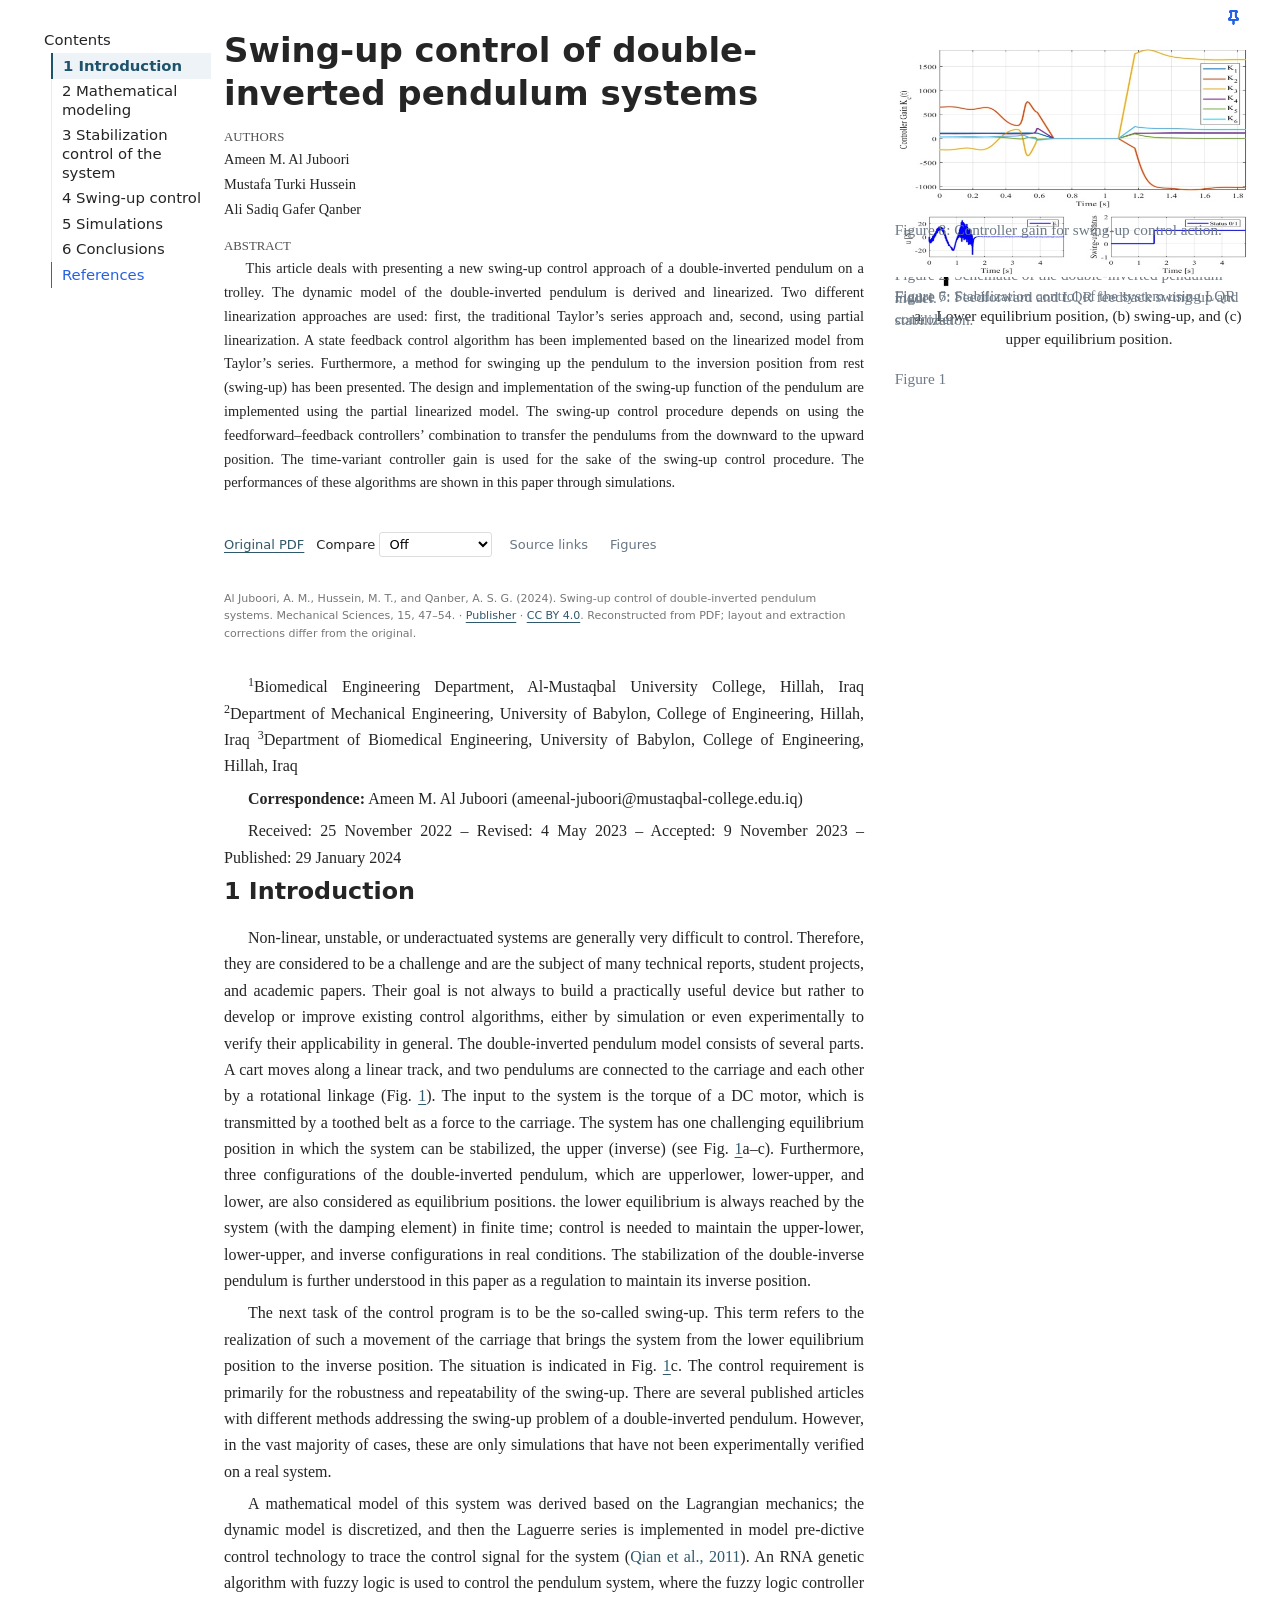
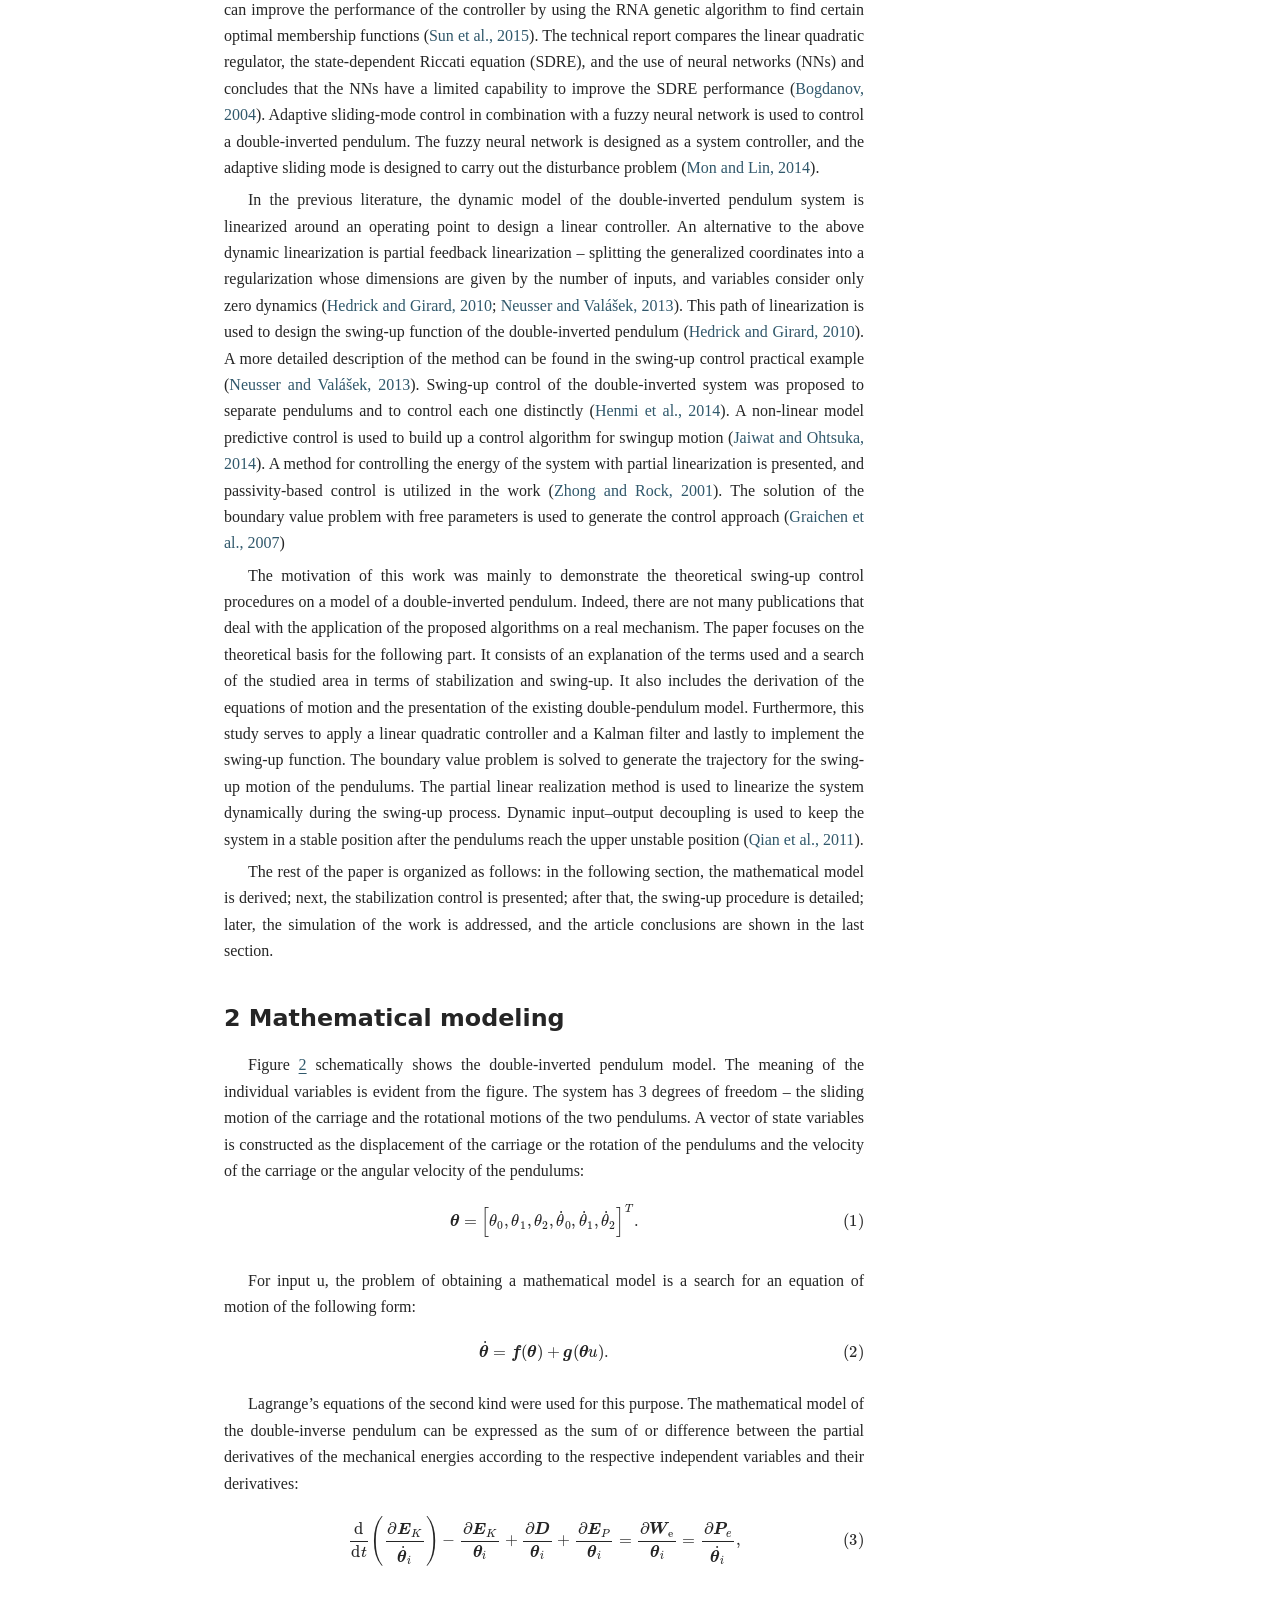
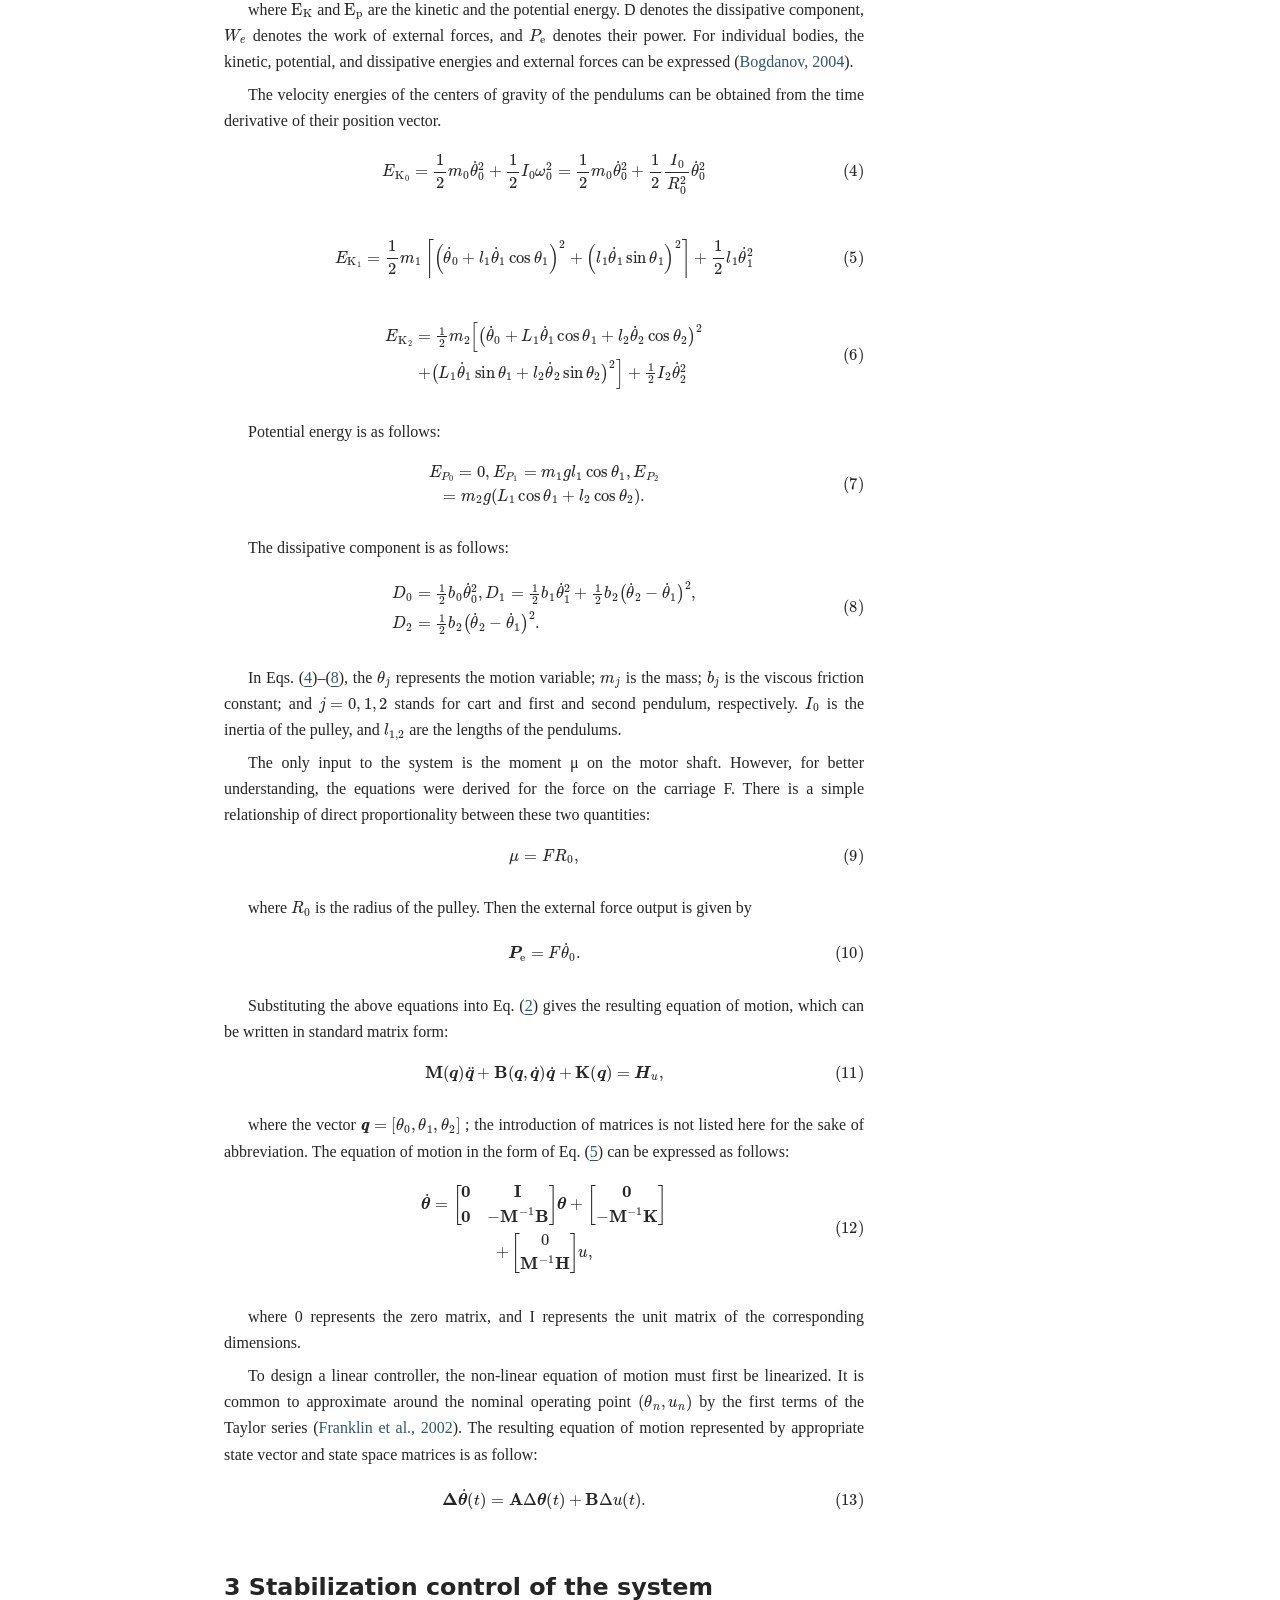
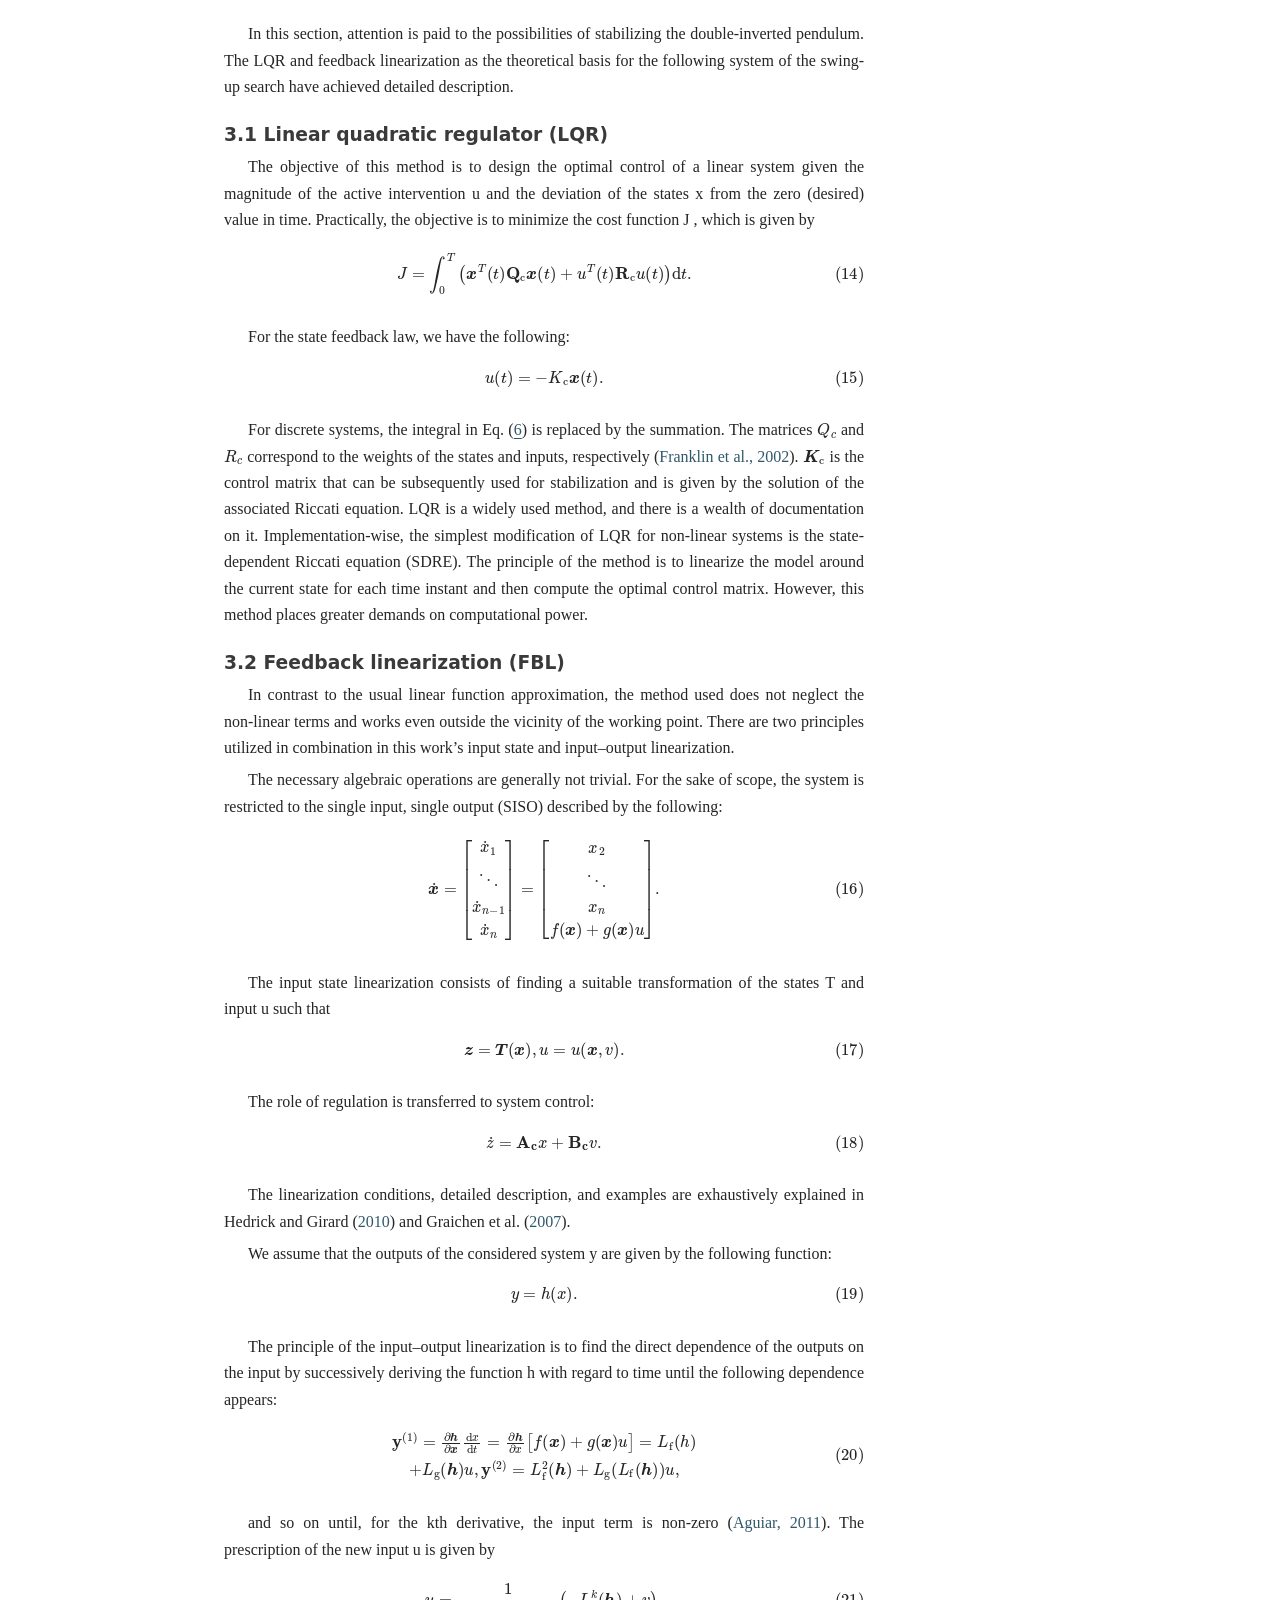
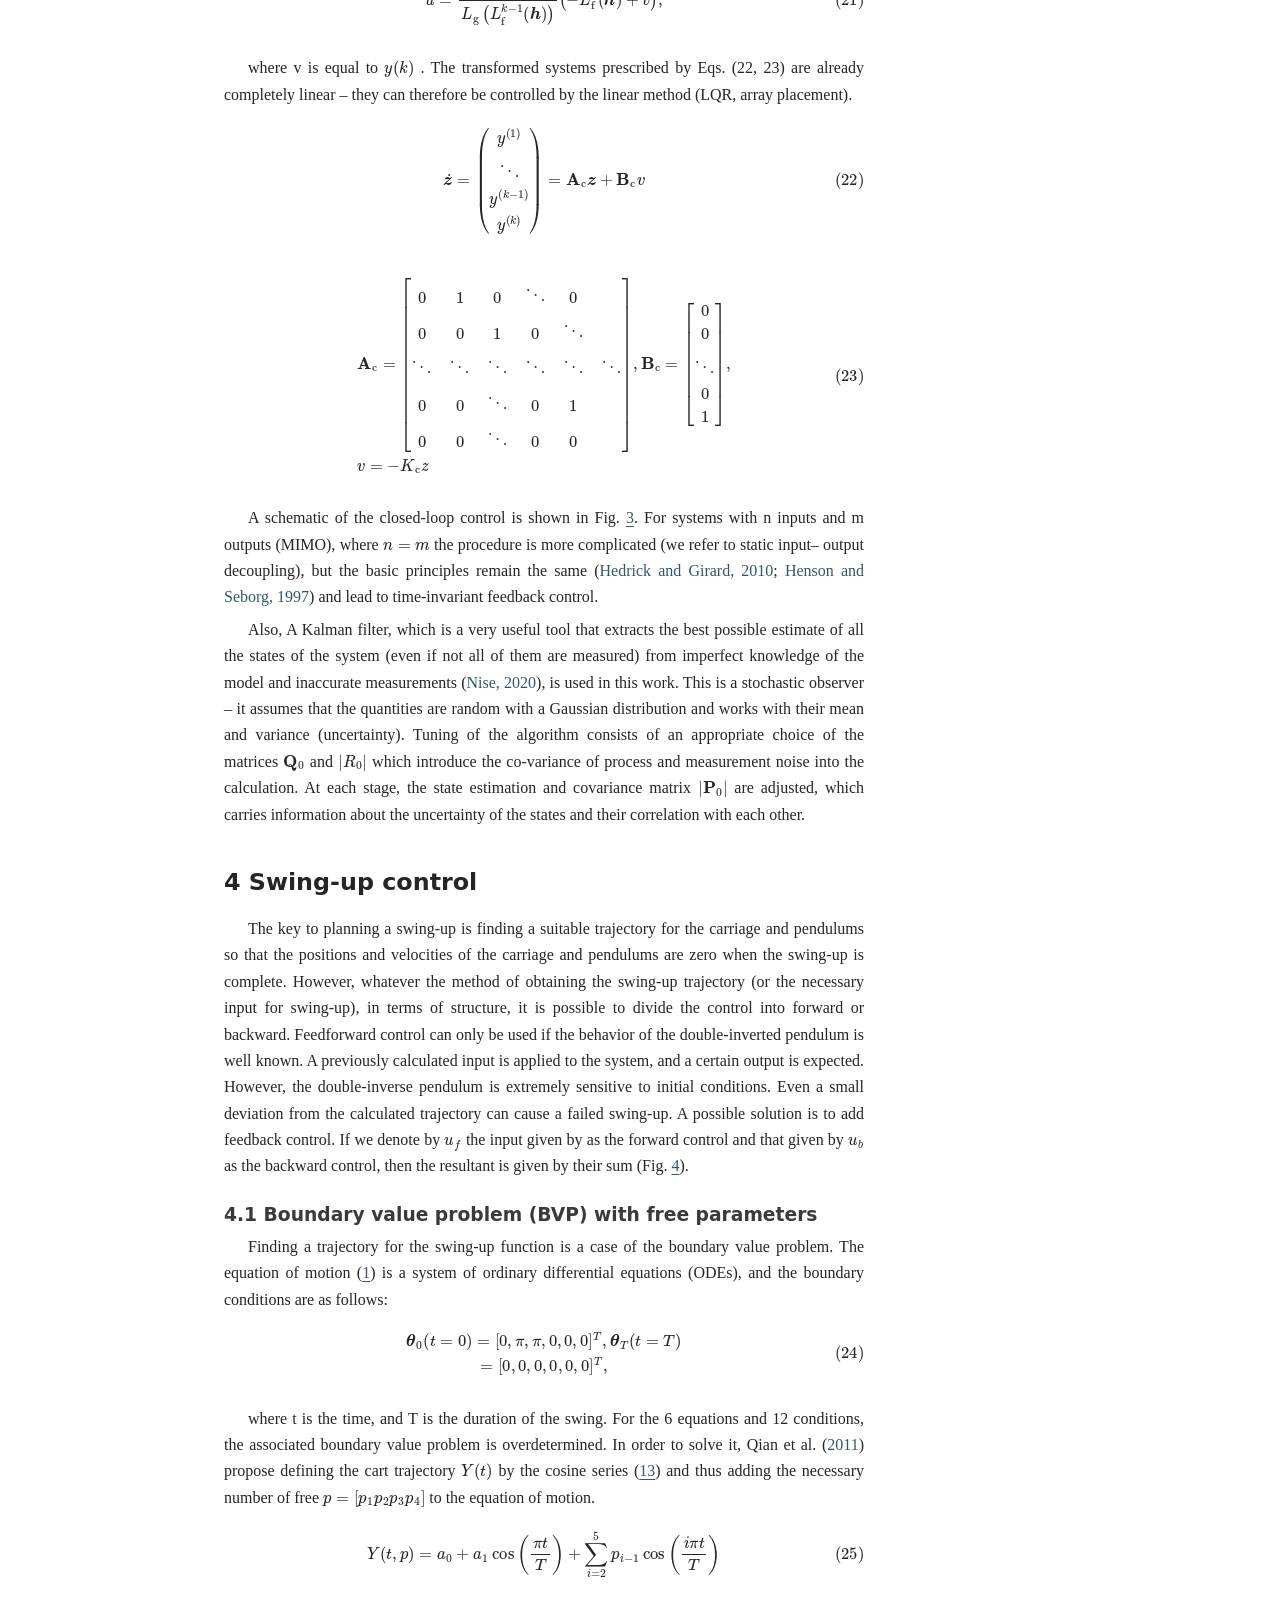
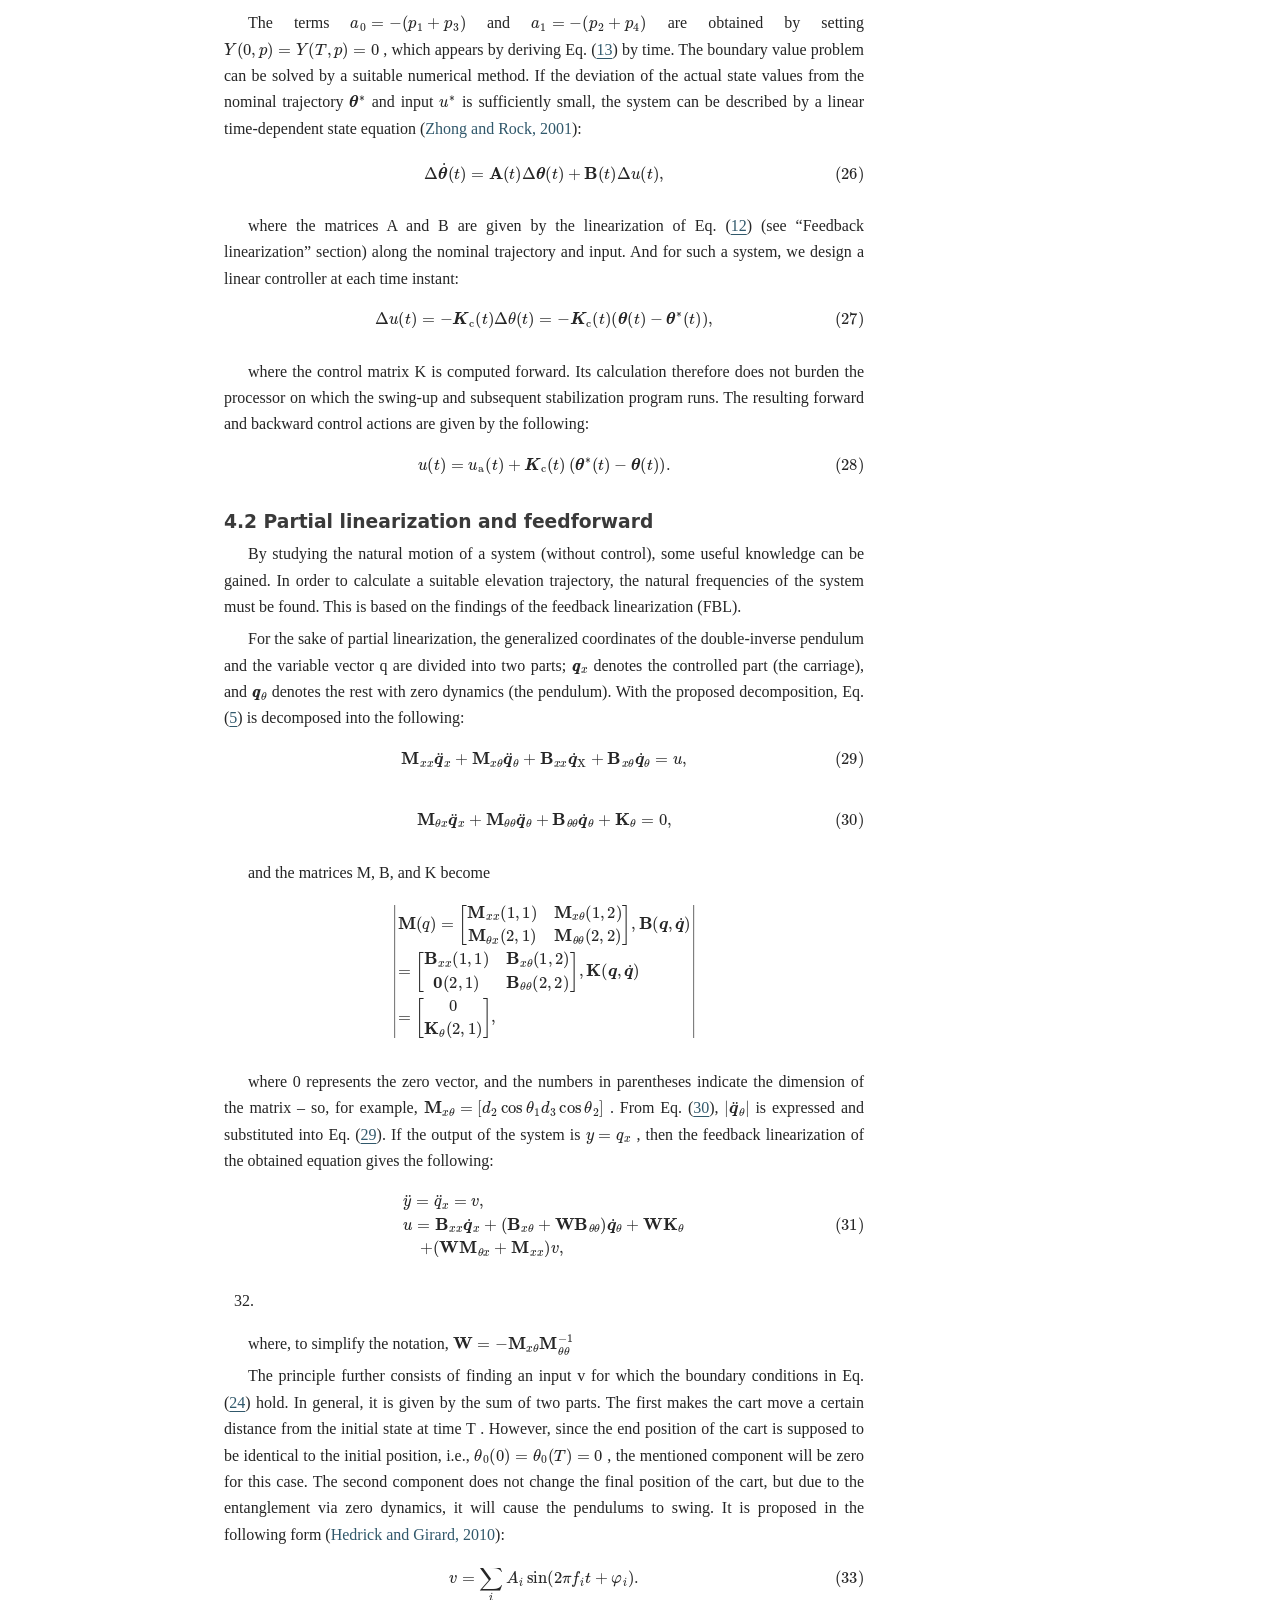
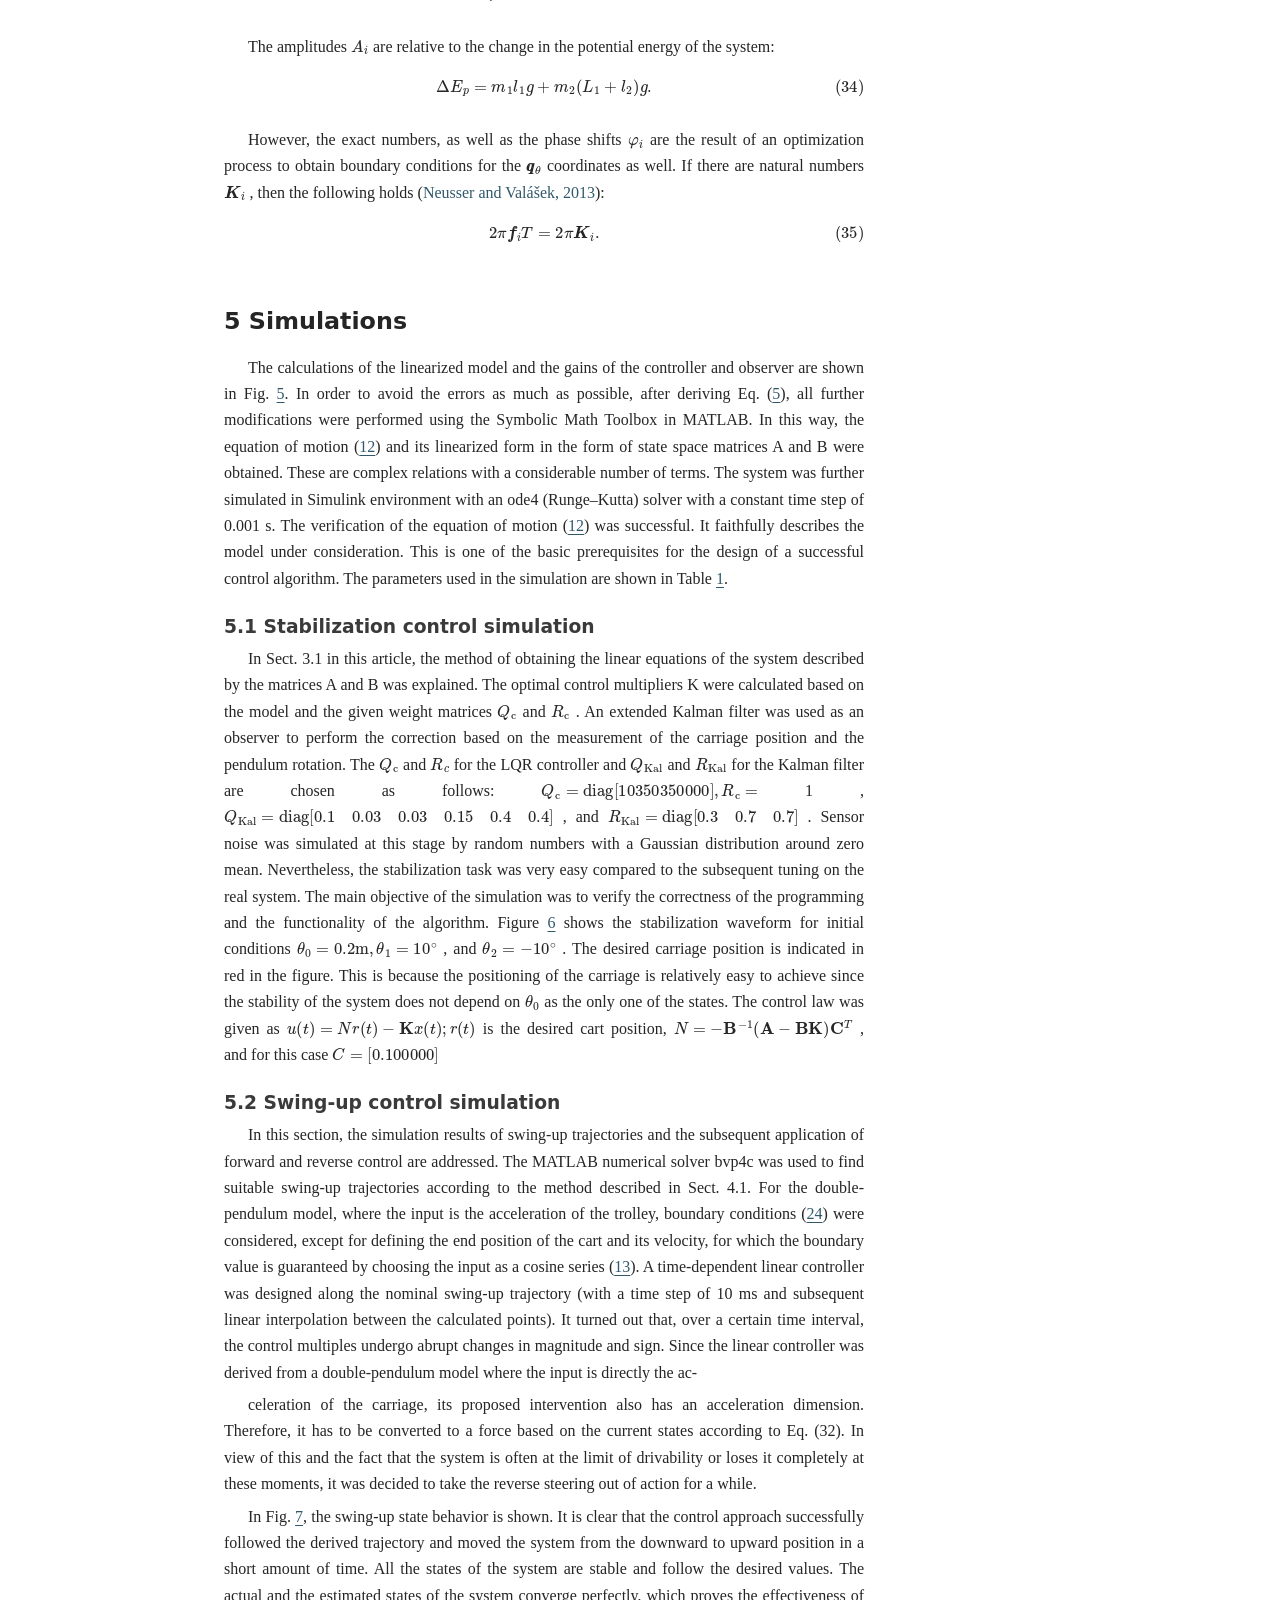
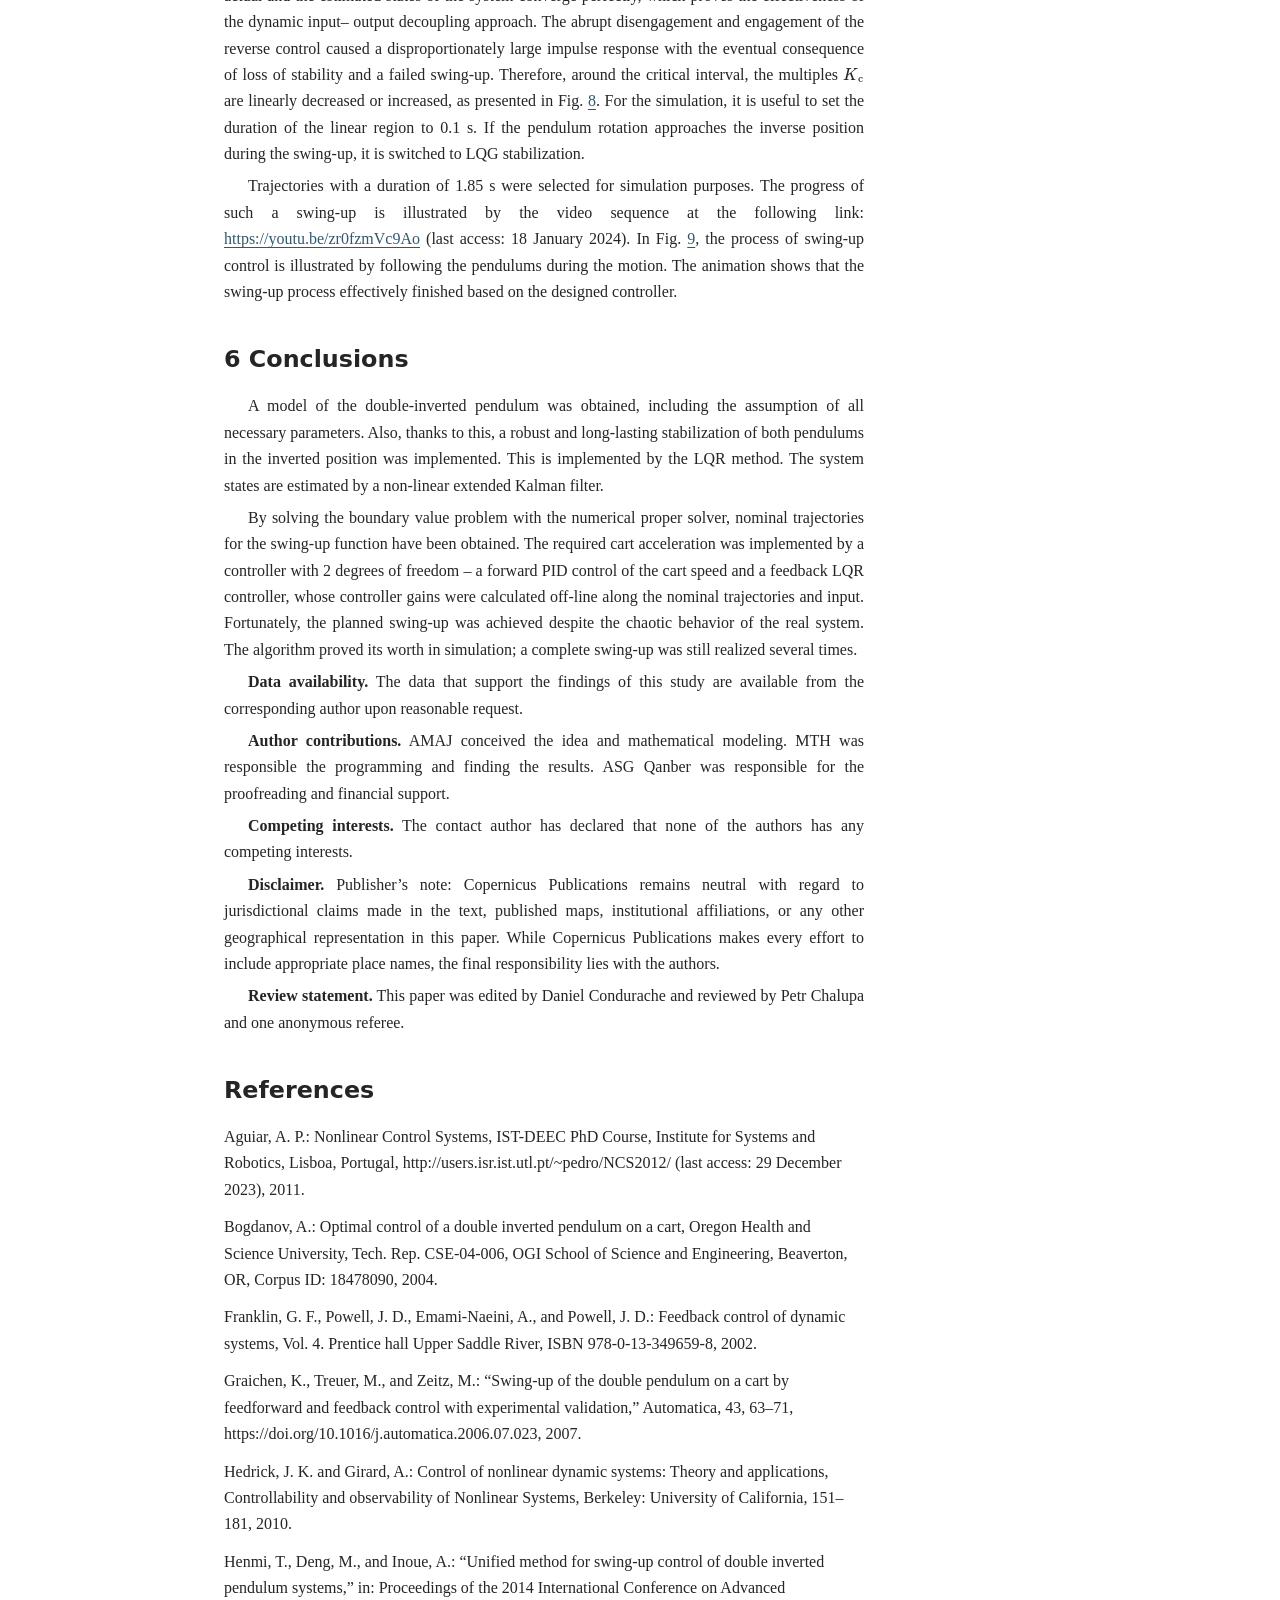
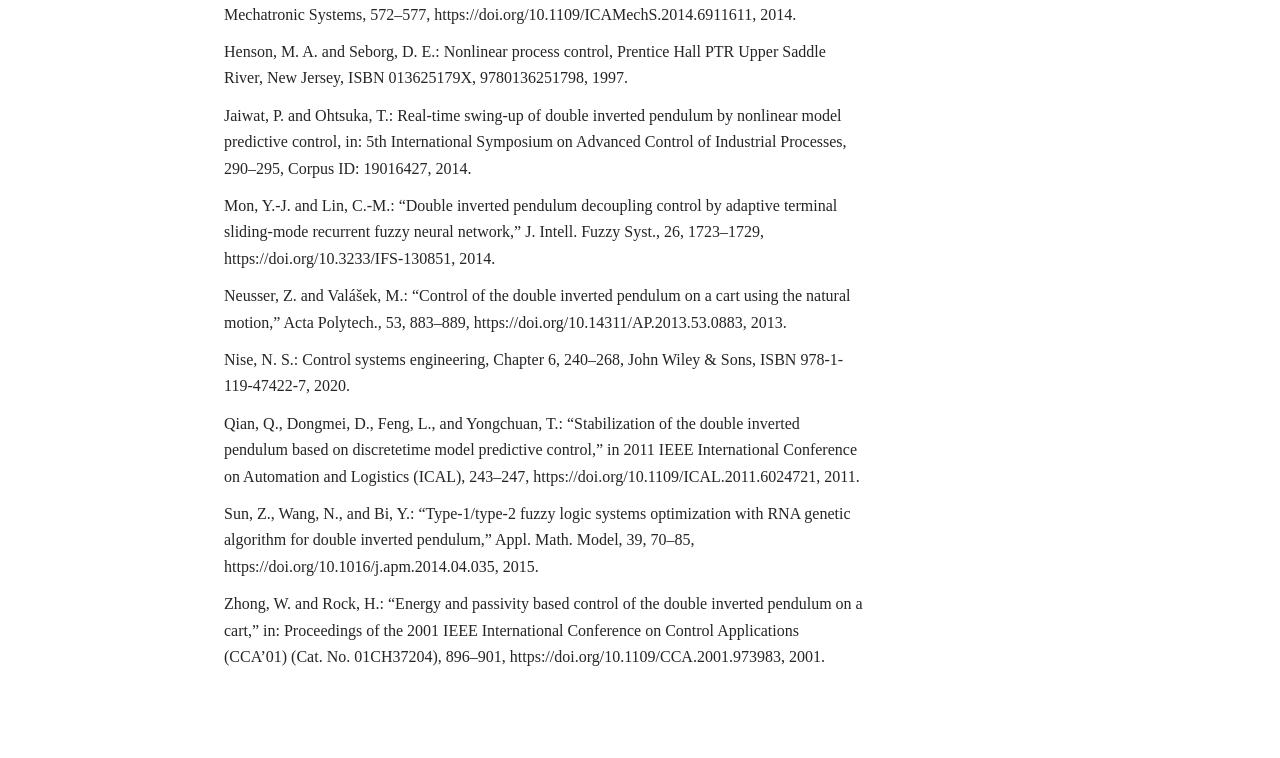
==== commit 8b728635: "Update licensed PDF reader sample" ====
--- a/index.html
+++ b/index.html
@@ -4,6 +4,9 @@
 <meta charset="utf-8"/>
 <meta content="quarto-1.10.18" name="generator"/>
 <meta content="width=device-width, initial-scale=1.0, user-scalable=yes" name="viewport"/>
+<meta content="Ameen M. Al Juboori" name="author"/>
+<meta content="Mustafa Turki Hussein" name="author"/>
+<meta content="Ali Sadiq Gafer Qanber" name="author"/>
 <title>Swing-up control of double-inverted pendulum systems</title>
 <style>
 /* Default styles provided by pandoc.
@@ -156,79 +159,73 @@
 <main class="content" id="quarto-document-content">
 <header class="quarto-title-block default" id="title-block-header">
 <div class="quarto-title">
-<h1 class="title">Swing-up control of double-inverted pendulum systems</h1>
+<h1 class="title" data-compare-id="paper-title" id="paper-title">Swing-up control of double-inverted pendulum systems</h1>
 </div>
 <div class="quarto-title-meta">
+<div>
+<div class="quarto-title-meta-heading">Authors</div>
+<div class="quarto-title-meta-contents">
+<p>Ameen M. Al Juboori </p>
+<p>Mustafa Turki Hussein </p>
+<p>Ali Sadiq Gafer Qanber </p>
+</div>
+</div>
+</div>
+<div>
+<div class="abstract"><div class="block-title">Abstract</div><div class="margin-scope" data-margin-end="p1-b7-abstract-end" id="p1-b7-scope"></div><p data-compare-id="abstract-p1-b7" id="abstract-p1-b7">
+
+    This article deals with presenting a new swing-up control approach of a double-inverted pendulum on a trolley. The dynamic model of the double-inverted pendulum is derived and linearized. Two different linearization approaches are used: first, the traditional Taylor’s series approach and, second, using partial linearization. A state feedback control algorithm has been implemented based on the linearized model from Taylor’s series. Furthermore, a method for swinging up the pendulum to the inversion position from rest (swing-up) has been presented. The design and implementation of the swing-up function of the pendulum are implemented using the partial linearized model. The swing-up control procedure depends on using the feedforward–feedback controllers’ combination to transfer the pendulums from the downward to the upward position. The time-variant controller gain is used for the sake of the swing-up control procedure. The performances of these algorithms are shown in this paper through simulations.
+  </p><div class="margin-scope-end" id="p1-b7-abstract-end"></div></div>
 </div>
 </header>
 <div class="reader-tools">
-<a href="source.pdf">Original PDF</a><button id="toggle-sources">Source links</button><button id="show-figures">Figures</button>
+<a href="source.pdf">Original PDF</a><label>Compare <select id="compare-mode"><option value="none">Off</option><option value="pdf">Original PDF</option><option value="ja">Japanese</option></select></label><button id="toggle-sources">Source links</button><button id="show-figures">Figures</button>
 </div>
 <div class="attribution">
 Al Juboori, A. M., Hussein, M. T., and Qanber, A. S. G. (2024). Swing-up control of double-inverted pendulum systems. Mechanical Sciences, 15, 47–54. · <a href="https://doi.org/10.5194/ms-15-47-2024">Publisher</a> · <a href="https://creativecommons.org/licenses/by/4.0/">CC BY 4.0</a>. Reconstructed from PDF; layout and extraction corrections differ from the original.
 </div>
-<div class="margin-scope" data-margin-end="p1-b3-scope-margin-end-1" id="p1-b3-scope">
-</div>
-<div class="paper-block prose-block" data-source-page="1" id="p1-b3">
-<p><strong>Ameen M. Al Juboori</strong><sup>1</sup><strong>, Mustafa Turki Hussein</strong><sup>2</sup><strong>, and Ali Sadiq Gafer Qanber</strong><sup>3</sup></p>
-<button aria-label="View source, page 1" class="source-button" data-block="p1-b3">
-p. 1
-</button>
-</div>
-<div class="margin-scope-end" id="p1-b3-scope-margin-end-1">
-</div>
-<div class="margin-scope" data-margin-end="p1-b4-scope-margin-end-2" id="p1-b4-scope">
-</div>
-<div class="paper-block prose-block" data-source-page="1" id="p1-b4">
+<div class="margin-scope" data-margin-end="p1-b4-scope-margin-end-1" id="p1-b4-scope">
+</div>
+<div class="paper-block prose-block" data-compare-id="p1-b4" data-source-page="1" id="p1-b4">
 <p><sup>1</sup>Biomedical Engineering Department, Al-Mustaqbal University College, Hillah, Iraq <sup>2</sup>Department of Mechanical Engineering, University of Babylon, College of Engineering, Hillah, Iraq <sup>3</sup>Department of Biomedical Engineering, University of Babylon, College of Engineering, Hillah, Iraq</p>
 <button aria-label="View source, page 1" class="source-button" data-block="p1-b4">
 p. 1
 </button>
 </div>
-<div class="margin-scope-end" id="p1-b4-scope-margin-end-2">
-</div>
-<div class="margin-scope" data-margin-end="p1-b5-scope-margin-end-3" id="p1-b5-scope">
-</div>
-<div class="paper-block prose-block" data-source-page="1" id="p1-b5">
+<div class="margin-scope-end" id="p1-b4-scope-margin-end-1">
+</div>
+<div class="margin-scope" data-margin-end="p1-b5-scope-margin-end-2" id="p1-b5-scope">
+</div>
+<div class="paper-block prose-block" data-compare-id="p1-b5" data-source-page="1" id="p1-b5">
 <p><strong>Correspondence:</strong> Ameen M. Al Juboori (ameenal-juboori@mustaqbal-college.edu.iq)</p>
 <button aria-label="View source, page 1" class="source-button" data-block="p1-b5">
 p. 1
 </button>
 </div>
-<div class="margin-scope-end" id="p1-b5-scope-margin-end-3">
-</div>
-<div class="margin-scope" data-margin-end="p1-b6-scope-margin-end-4" id="p1-b6-scope">
-</div>
-<div class="paper-block prose-block" data-source-page="1" id="p1-b6">
+<div class="margin-scope-end" id="p1-b5-scope-margin-end-2">
+</div>
+<div class="margin-scope" data-margin-end="p1-b6-scope-margin-end-3" id="p1-b6-scope">
+</div>
+<div class="paper-block prose-block" data-compare-id="p1-b6" data-source-page="1" id="p1-b6">
 <p>Received: 25 November 2022 – Revised: 4 May 2023 – Accepted: 9 November 2023 – Published: 29 January 2024</p>
 <button aria-label="View source, page 1" class="source-button" data-block="p1-b6">
 p. 1
 </button>
 </div>
-<div class="margin-scope-end" id="p1-b6-scope-margin-end-4">
-</div>
-<div class="margin-scope" data-margin-end="p1-b7-scope-margin-end-5" id="p1-b7-scope">
-</div>
-<div class="paper-block prose-block" data-source-page="1" id="p1-b7">
-<p><strong>Abstract.</strong> This article deals with presenting a new swing-up control approach of a double-inverted pendulum on a trolley. The dynamic model of the double-inverted pendulum is derived and linearized. Two different linearization approaches are used: first, the traditional Taylor’s series approach and, second, using partial linearization. A state feedback control algorithm has been implemented based on the linearized model from Taylor’s series. Furthermore, a method for swinging up the pendulum to the inversion position from rest (swing-up) has been presented. The design and implementation of the swing-up function of the pendulum are implemented using the partial linearized model. The swing-up control procedure depends on using the feedforward–feedback controllers’ combination to transfer the pendulums from the downward to the upward position. The time-variant controller gain is used for the sake of the swing-up control procedure. The performances of these algorithms are shown in this paper through simulations.</p>
-<button aria-label="View source, page 1" class="source-button" data-block="p1-b7">
-p. 1
-</button>
-</div>
-<div class="margin-scope-end" id="p1-b7-scope-margin-end-5">
+<div class="margin-scope-end" id="p1-b6-scope-margin-end-3">
 </div>
 <section class="level2" id="sec-p1-b8">
-<h2 class="anchored" data-anchor-id="sec-p1-b8">1 Introduction</h2>
-<div class="margin-scope" data-margin-end="p1-b9-scope-margin-end-6" id="p1-b9-scope">
-</div>
-<div class="paper-block prose-block" data-source-page="1" id="p1-b9">
-<p>Non-linear, unstable, or underactuated systems are generally very difficult to control. Therefore, they are considered to be a challenge and are the subject of many technical reports, student projects, and academic papers. Their goal is not always to build a practically useful device but rather to develop or improve existing control algorithms, either by simulation or even experimentally to verify their applicability in general. The double-inverted pendulum model consists of several parts. A cart moves along a linear track, and two pendulums are connected to the carriage and each other by a rotational linkage (Fig. <a class="quarto-xref" href="#fig-1">1</a>). The input to the system is the torque of a DC motor, which is transmitted by a toothed belt as a force to the carriage. The system has one challenging equilibrium position in which the system can be stabilized, the upper (inverse) (see Fig. 1a–c). Furthermore, three configurations of the double-inverted pendulum, which are upperlower, lower-upper, and lower, are also considered as equilibrium positions. the lower equilibrium is always reached by the system (with the damping element) in finite time; control is needed to maintain the upper-lower, lower-upper, and inverse configurations in real conditions. The stabilization of the double-inverse pendulum is further understood in this paper as a regulation to maintain its inverse position.</p>
+<h2 class="anchored" data-anchor-id="sec-p1-b8" data-compare-id="sec-p1-b8">1 Introduction</h2>
+<div class="margin-scope" data-margin-end="p1-b9-scope-margin-end-4" id="p1-b9-scope">
+</div>
+<div class="paper-block prose-block" data-compare-id="p1-b9" data-source-page="1" id="p1-b9">
+<p>Non-linear, unstable, or underactuated systems are generally very difficult to control. Therefore, they are considered to be a challenge and are the subject of many technical reports, student projects, and academic papers. Their goal is not always to build a practically useful device but rather to develop or improve existing control algorithms, either by simulation or even experimentally to verify their applicability in general. The double-inverted pendulum model consists of several parts. A cart moves along a linear track, and two pendulums are connected to the carriage and each other by a rotational linkage (Fig. <a class="quarto-xref" href="#fig-1">1</a>). The input to the system is the torque of a DC motor, which is transmitted by a toothed belt as a force to the carriage. The system has one challenging equilibrium position in which the system can be stabilized, the upper (inverse) (see Fig. <a class="quarto-xref" href="#fig-1">1</a>a–c). Furthermore, three configurations of the double-inverted pendulum, which are upperlower, lower-upper, and lower, are also considered as equilibrium positions. the lower equilibrium is always reached by the system (with the damping element) in finite time; control is needed to maintain the upper-lower, lower-upper, and inverse configurations in real conditions. The stabilization of the double-inverse pendulum is further understood in this paper as a regulation to maintain its inverse position.</p>
 <button aria-label="View source, page 1" class="source-button" data-block="p1-b9">
 p. 1
 </button>
 <p><button aria-label="View source, page 1" class="source-button" data-block="p1-b10">p. 1</button></p>
 </div>
-<div class="margin-scope-end" id="p1-b9-scope-margin-end-6">
+<div class="margin-scope-end" id="p1-b9-scope-margin-end-4">
 </div>
 <div class="paper-block margin-item" data-margin-for="p1-b9-scope p1-b11-scope" data-source-page="2" id="p2-b2">
 <div class="quarto-float quarto-figure quarto-figure-center anchored" id="fig-1">
@@ -240,7 +237,7 @@
 </ol>
 </div>
 <figcaption class="quarto-float-caption-bottom quarto-float-caption quarto-float-fig quarto-uncaptioned" id="fig-1-caption-0ceaefa1-69ba-4598-a22c-09a6ac19f8ca">
-Figure 1
+<a class="caption-reference" href="#fig-1">Figure 1</a>
 </figcaption>
 </figure>
 </div>
@@ -248,70 +245,70 @@
 p. 2
 </button>
 </div>
-<div class="margin-scope" data-margin-end="p1-b11-scope-margin-end-7" id="p1-b11-scope">
-</div>
-<div class="paper-block prose-block" data-source-page="1" id="p1-b11">
-<p>The next task of the control program is to be the so-called swing-up. This term refers to the realization of such a movement of the carriage that brings the system from the lower equilibrium position to the inverse position. The situation is indicated in Fig. 1c. The control requirement is primarily for the robustness and repeatability of the swing-up. There are several published articles with different methods addressing the swing-up problem of a double-inverted pendulum. However, in the vast majority of cases, these are only simulations that have not been experimentally verified on a real system.</p>
+<div class="margin-scope" data-margin-end="p1-b11-scope-margin-end-5" id="p1-b11-scope">
+</div>
+<div class="paper-block prose-block" data-compare-id="p1-b11" data-source-page="1" id="p1-b11">
+<p>The next task of the control program is to be the so-called swing-up. This term refers to the realization of such a movement of the carriage that brings the system from the lower equilibrium position to the inverse position. The situation is indicated in Fig. <a class="quarto-xref" href="#fig-1">1</a>c. The control requirement is primarily for the robustness and repeatability of the swing-up. There are several published articles with different methods addressing the swing-up problem of a double-inverted pendulum. However, in the vast majority of cases, these are only simulations that have not been experimentally verified on a real system.</p>
 <button aria-label="View source, page 1" class="source-button" data-block="p1-b11">
 p. 1
 </button>
 </div>
-<div class="margin-scope-end" id="p1-b11-scope-margin-end-7">
-</div>
-<div class="margin-scope" data-margin-end="p1-b12-scope-margin-end-8" id="p1-b12-scope">
-</div>
-<div class="paper-block prose-block" data-source-page="1" id="p1-b12">
+<div class="margin-scope-end" id="p1-b11-scope-margin-end-5">
+</div>
+<div class="margin-scope" data-margin-end="p1-b12-scope-margin-end-6" id="p1-b12-scope">
+</div>
+<div class="paper-block prose-block" data-compare-id="p1-b12" data-source-page="1" id="p1-b12">
 <p>A mathematical model of this system was derived based on the Lagrangian mechanics; the dynamic model is discretized, and then the Laguerre series is implemented in model pre-dictive control technology to trace the control signal for the system <span class="citation" data-cites="paper-ref-12">(<a href="#ref-paper-ref-12" role="doc-biblioref">Qian et al., 2011</a>)</span>. An RNA genetic algorithm with fuzzy logic is used to control the pendulum system, where the fuzzy logic controller can improve the performance of the controller by using the RNA genetic algorithm to find certain optimal membership functions <span class="citation" data-cites="paper-ref-13">(<a href="#ref-paper-ref-13" role="doc-biblioref">Sun et al., 2015</a>)</span>. The technical report compares the linear quadratic regulator, the state-dependent Riccati equation (SDRE), and the use of neural networks (NNs) and concludes that the NNs have a limited capability to improve the SDRE performance <span class="citation" data-cites="paper-ref-2">(<a href="#ref-paper-ref-2" role="doc-biblioref">Bogdanov, 2004</a>)</span>. Adaptive sliding-mode control in combination with a fuzzy neural network is used to control a double-inverted pendulum. The fuzzy neural network is designed as a system controller, and the adaptive sliding mode is designed to carry out the disturbance problem <span class="citation" data-cites="paper-ref-9">(<a href="#ref-paper-ref-9" role="doc-biblioref">Mon and Lin, 2014</a>)</span>.</p>
 <button aria-label="View source, page 1" class="source-button" data-block="p1-b12">
 p. 1
 </button>
 <p><button aria-label="View source, page 2" class="source-button" data-block="p2-b3">p. 2</button></p>
 </div>
-<div class="margin-scope-end" id="p1-b12-scope-margin-end-8">
-</div>
-<div class="margin-scope" data-margin-end="p2-b4-scope-margin-end-9" id="p2-b4-scope">
-</div>
-<div class="paper-block prose-block" data-source-page="2" id="p2-b4">
+<div class="margin-scope-end" id="p1-b12-scope-margin-end-6">
+</div>
+<div class="margin-scope" data-margin-end="p2-b4-scope-margin-end-7" id="p2-b4-scope">
+</div>
+<div class="paper-block prose-block" data-compare-id="p2-b4" data-source-page="2" id="p2-b4">
 <p>In the previous literature, the dynamic model of the double-inverted pendulum system is linearized around an operating point to design a linear controller. An alternative to the above dynamic linearization is partial feedback linearization – splitting the generalized coordinates into a regularization whose dimensions are given by the number of inputs, and variables consider only zero dynamics <span class="citation" data-cites="paper-ref-5 paper-ref-10">(<a href="#ref-paper-ref-5" role="doc-biblioref">Hedrick and Girard, 2010</a>; <a href="#ref-paper-ref-10" role="doc-biblioref">Neusser and Valášek, 2013</a>)</span>. This path of linearization is used to design the swing-up function of the double-inverted pendulum <span class="citation" data-cites="paper-ref-5">(<a href="#ref-paper-ref-5" role="doc-biblioref">Hedrick and Girard, 2010</a>)</span>. A more detailed description of the method can be found in the swing-up control practical example <span class="citation" data-cites="paper-ref-10">(<a href="#ref-paper-ref-10" role="doc-biblioref">Neusser and Valášek, 2013</a>)</span>. Swing-up control of the double-inverted system was proposed to separate pendulums and to control each one distinctly <span class="citation" data-cites="paper-ref-6">(<a href="#ref-paper-ref-6" role="doc-biblioref">Henmi et al., 2014</a>)</span>. A non-linear model predictive control is used to build up a control algorithm for swingup motion <span class="citation" data-cites="paper-ref-8">(<a href="#ref-paper-ref-8" role="doc-biblioref">Jaiwat and Ohtsuka, 2014</a>)</span>. A method for controlling the energy of the system with partial linearization is presented, and passivity-based control is utilized in the work <span class="citation" data-cites="paper-ref-14">(<a href="#ref-paper-ref-14" role="doc-biblioref">Zhong and Rock, 2001</a>)</span>. The solution of the boundary value problem with free parameters is used to generate the control approach <span class="citation" data-cites="paper-ref-4">(<a href="#ref-paper-ref-4" role="doc-biblioref">Graichen et al., 2007</a>)</span></p>
 <button aria-label="View source, page 2" class="source-button" data-block="p2-b4">
 p. 2
 </button>
 </div>
-<div class="margin-scope-end" id="p2-b4-scope-margin-end-9">
-</div>
-<div class="margin-scope" data-margin-end="p2-b5-scope-margin-end-10" id="p2-b5-scope">
-</div>
-<div class="paper-block prose-block" data-source-page="2" id="p2-b5">
+<div class="margin-scope-end" id="p2-b4-scope-margin-end-7">
+</div>
+<div class="margin-scope" data-margin-end="p2-b5-scope-margin-end-8" id="p2-b5-scope">
+</div>
+<div class="paper-block prose-block" data-compare-id="p2-b5" data-source-page="2" id="p2-b5">
 <p>The motivation of this work was mainly to demonstrate the theoretical swing-up control procedures on a model of a double-inverted pendulum. Indeed, there are not many publications that deal with the application of the proposed algorithms on a real mechanism. The paper focuses on the theoretical basis for the following part. It consists of an explanation of the terms used and a search of the studied area in terms of stabilization and swing-up. It also includes the derivation of the equations of motion and the presentation of the existing double-pendulum model. Furthermore, this study serves to apply a linear quadratic controller and a Kalman filter and lastly to implement the swing-up function. The boundary value problem is solved to generate the trajectory for the swing-up motion of the pendulums. The partial linear realization method is used to linearize the system dynamically during the swing-up process. Dynamic input–output decoupling is used to keep the system in a stable position after the pendulums reach the upper unstable position <span class="citation" data-cites="paper-ref-12">(<a href="#ref-paper-ref-12" role="doc-biblioref">Qian et al., 2011</a>)</span>.</p>
 <button aria-label="View source, page 2" class="source-button" data-block="p2-b5">
 p. 2
 </button>
 <p><button aria-label="View source, page 2" class="source-button" data-block="p2-b6">p. 2</button></p>
 </div>
-<div class="margin-scope-end" id="p2-b5-scope-margin-end-10">
-</div>
-<div class="margin-scope" data-margin-end="p2-b7-scope-margin-end-11" id="p2-b7-scope">
-</div>
-<div class="paper-block prose-block" data-source-page="2" id="p2-b7">
+<div class="margin-scope-end" id="p2-b5-scope-margin-end-8">
+</div>
+<div class="margin-scope" data-margin-end="p2-b7-scope-margin-end-9" id="p2-b7-scope">
+</div>
+<div class="paper-block prose-block" data-compare-id="p2-b7" data-source-page="2" id="p2-b7">
 <p>The rest of the paper is organized as follows: in the following section, the mathematical model is derived; next, the stabilization control is presented; after that, the swing-up procedure is detailed; later, the simulation of the work is addressed, and the article conclusions are shown in the last section.</p>
 <button aria-label="View source, page 2" class="source-button" data-block="p2-b7">
 p. 2
 </button>
 </div>
-<div class="margin-scope-end" id="p2-b7-scope-margin-end-11">
+<div class="margin-scope-end" id="p2-b7-scope-margin-end-9">
 </div>
 </section>
 <section class="level2" id="sec-p2-b8">
-<h2 class="anchored" data-anchor-id="sec-p2-b8">2 Mathematical modeling</h2>
-<div class="margin-scope" data-margin-end="p2-b9-scope-margin-end-12" id="p2-b9-scope">
-</div>
-<div class="paper-block prose-block" data-source-page="2" id="p2-b9">
+<h2 class="anchored" data-anchor-id="sec-p2-b8" data-compare-id="sec-p2-b8">2 Mathematical modeling</h2>
+<div class="margin-scope" data-margin-end="p2-b9-scope-margin-end-10" id="p2-b9-scope">
+</div>
+<div class="paper-block prose-block" data-compare-id="p2-b9" data-source-page="2" id="p2-b9">
 <p>Figure <a class="quarto-xref" href="#fig-2">2</a> schematically shows the double-inverted pendulum model. The meaning of the individual variables is evident from the figure. The system has 3 degrees of freedom – the sliding motion of the carriage and the rotational motions of the two pendulums. A vector of state variables is constructed as the displacement of the carriage or the rotation of the pendulums and the velocity of the carriage or the angular velocity of the pendulums:</p>
 <button aria-label="View source, page 2" class="source-button" data-block="p2-b9">
 p. 2
 </button>
 </div>
-<div class="margin-scope-end" id="p2-b9-scope-margin-end-12">
+<div class="margin-scope-end" id="p2-b9-scope-margin-end-10">
 </div>
 <div class="paper-block margin-item" data-margin-for="p2-b9-scope" data-source-page="3" id="p3-b2">
 <div class="quarto-float quarto-figure quarto-figure-center anchored" id="fig-2">
@@ -320,7 +317,7 @@
 <img class="img-fluid figure-img" src="images/page_2_image_2.jpg"/>
 </div>
 <figcaption class="quarto-float-caption-bottom quarto-float-caption quarto-float-fig" id="fig-2-caption-0ceaefa1-69ba-4598-a22c-09a6ac19f8ca">
-Figure 2: Schematic of the double-inverted pendulum model.
+<a class="caption-reference" href="#fig-2">Figure 2:</a> Schematic of the double-inverted pendulum model.
 </figcaption>
 </figure>
 </div>
@@ -328,7 +325,7 @@
 p. 3
 </button>
 </div>
-<div class="paper-block" data-equation-image="images/page_1_equation_11.jpg" data-source-page="2" id="p2-b10">
+<div class="paper-block" data-compare-id="p2-b10" data-equation-image="images/page_1_equation_11.jpg" data-source-page="2" id="p2-b10">
 <p><span id="eq-1"><span class="math display">\[
 \boldsymbol {\theta} = \left[ \theta_ {0}, \theta_ {1}, \theta_ {2}, \dot {\theta} _ {0}, \dot {\theta} _ {1}, \dot {\theta} _ {2} \right] ^ {T}.
 \tag{1}\]</span></span></p>
@@ -336,17 +333,17 @@
 p. 2
 </button>
 </div>
-<div class="margin-scope" data-margin-end="p2-b11-scope-margin-end-13" id="p2-b11-scope">
-</div>
-<div class="paper-block prose-block" data-source-page="2" id="p2-b11">
+<div class="margin-scope" data-margin-end="p2-b11-scope-margin-end-11" id="p2-b11-scope">
+</div>
+<div class="paper-block prose-block" data-compare-id="p2-b11" data-source-page="2" id="p2-b11">
 <p>For input u, the problem of obtaining a mathematical model is a search for an equation of motion of the following form:</p>
 <button aria-label="View source, page 2" class="source-button" data-block="p2-b11">
 p. 2
 </button>
 </div>
-<div class="margin-scope-end" id="p2-b11-scope-margin-end-13">
-</div>
-<div class="paper-block" data-equation-image="images/page_1_equation_13.jpg" data-source-page="2" id="p2-b12">
+<div class="margin-scope-end" id="p2-b11-scope-margin-end-11">
+</div>
+<div class="paper-block" data-compare-id="p2-b12" data-equation-image="images/page_1_equation_13.jpg" data-source-page="2" id="p2-b12">
 <p><span id="eq-2"><span class="math display">\[
 \dot {\boldsymbol {\theta}} = \boldsymbol {f} (\boldsymbol {\theta}) + \boldsymbol {g} (\boldsymbol {\theta} u).
 \tag{2}\]</span></span></p>
@@ -354,17 +351,17 @@
 p. 2
 </button>
 </div>
-<div class="margin-scope" data-margin-end="p2-b13-scope-margin-end-14" id="p2-b13-scope">
-</div>
-<div class="paper-block prose-block" data-source-page="2" id="p2-b13">
+<div class="margin-scope" data-margin-end="p2-b13-scope-margin-end-12" id="p2-b13-scope">
+</div>
+<div class="paper-block prose-block" data-compare-id="p2-b13" data-source-page="2" id="p2-b13">
 <p>Lagrange’s equations of the second kind were used for this purpose. The mathematical model of the double-inverse pendulum can be expressed as the sum of or difference between the partial derivatives of the mechanical energies according to the respective independent variables and their derivatives:</p>
 <button aria-label="View source, page 2" class="source-button" data-block="p2-b13">
 p. 2
 </button>
 </div>
-<div class="margin-scope-end" id="p2-b13-scope-margin-end-14">
-</div>
-<div class="paper-block" data-equation-image="images/page_1_equation_15.jpg" data-source-page="2" id="p2-b14">
+<div class="margin-scope-end" id="p2-b13-scope-margin-end-12">
+</div>
+<div class="paper-block" data-compare-id="p2-b14" data-equation-image="images/page_1_equation_15.jpg" data-source-page="2" id="p2-b14">
 <p><span id="eq-3"><span class="math display">\[
 \frac {\mathrm{d}}{\mathrm{d} t} \left(\frac {\partial \boldsymbol {E} _ {K}}{\dot {\boldsymbol {\theta}} _ {i}}\right) - \frac {\partial \boldsymbol {E} _ {K}}{\boldsymbol {\theta} _ {i}} + \frac {\partial \boldsymbol {D}}{\boldsymbol {\theta} _ {i}} + \frac {\partial \boldsymbol {E} _ {P}}{\boldsymbol {\theta} _ {i}} = \frac {\partial \boldsymbol {W} _ {\mathrm{e}}}{\boldsymbol {\theta} _ {i}} = \frac {\partial \boldsymbol {P} _ {e}}{\dot {\boldsymbol {\theta}} _ {i}},
 \tag{3}\]</span></span></p>
@@ -372,27 +369,27 @@
 p. 2
 </button>
 </div>
-<div class="margin-scope" data-margin-end="p2-b15-scope-margin-end-15" id="p2-b15-scope">
-</div>
-<div class="paper-block prose-block" data-source-page="2" id="p2-b15">
+<div class="margin-scope" data-margin-end="p2-b15-scope-margin-end-13" id="p2-b15-scope">
+</div>
+<div class="paper-block prose-block" data-compare-id="p2-b15" data-source-page="2" id="p2-b15">
 <p>where <span class="math inline">\(\mathrm{E}_{\mathrm{K}}\)</span> and <span class="math inline">\(\mathrm{E_p}\)</span> are the kinetic and the potential energy. D denotes the dissipative component, <span class="math inline">\(W_{e}\)</span> denotes the work of external forces, and <span class="math inline">\(P_{\mathrm{e}}\)</span> denotes their power. For individual bodies, the kinetic, potential, and dissipative energies and external forces can be expressed <span class="citation" data-cites="paper-ref-2">(<a href="#ref-paper-ref-2" role="doc-biblioref">Bogdanov, 2004</a>)</span>.</p>
 <button aria-label="View source, page 2" class="source-button" data-block="p2-b15">
 p. 2
 </button>
 </div>
-<div class="margin-scope-end" id="p2-b15-scope-margin-end-15">
-</div>
-<div class="margin-scope" data-margin-end="p2-b16-scope-margin-end-16" id="p2-b16-scope">
-</div>
-<div class="paper-block prose-block" data-source-page="2" id="p2-b16">
+<div class="margin-scope-end" id="p2-b15-scope-margin-end-13">
+</div>
+<div class="margin-scope" data-margin-end="p2-b16-scope-margin-end-14" id="p2-b16-scope">
+</div>
+<div class="paper-block prose-block" data-compare-id="p2-b16" data-source-page="2" id="p2-b16">
 <p>The velocity energies of the centers of gravity of the pendulums can be obtained from the time derivative of their position vector.</p>
 <button aria-label="View source, page 2" class="source-button" data-block="p2-b16">
 p. 2
 </button>
 </div>
-<div class="margin-scope-end" id="p2-b16-scope-margin-end-16">
-</div>
-<div class="paper-block" data-equation-image="images/page_1_equation_18.jpg" data-source-page="2" id="p2-b17">
+<div class="margin-scope-end" id="p2-b16-scope-margin-end-14">
+</div>
+<div class="paper-block" data-compare-id="p2-b17" data-equation-image="images/page_1_equation_18.jpg" data-source-page="2" id="p2-b17">
 <p><span id="eq-4"><span class="math display">\[
 E _ {\mathrm{K} _ {0}} = \frac {1}{2} m _ {0} \dot {\theta} _ {0} ^ {2} + \frac {1}{2} I _ {0} \omega_ {0} ^ {2} = \frac {1}{2} m _ {0} \dot {\theta} _ {0} ^ {2} + \frac {1}{2} \frac {I _ {0}}{R _ {0} ^ {2}} \dot {\theta} _ {0} ^ {2}
 \tag{4}\]</span></span></p>
@@ -400,7 +397,7 @@
 p. 2
 </button>
 </div>
-<div class="paper-block" data-equation-image="images/page_2_equation_4.jpg" data-source-page="3" id="p3-b3">
+<div class="paper-block" data-compare-id="p3-b3" data-equation-image="images/page_2_equation_4.jpg" data-source-page="3" id="p3-b3">
 <p><span id="eq-5"><span class="math display">\[
 E _ {\mathrm{K} _ {1}} = \frac {1}{2} m _ {1} \left[ \left(\dot {\theta} _ {0} + l _ {1} \dot {\theta} _ {1} \cos \theta_ {1}\right) ^ {2} + \left(l _ {1} \dot {\theta} _ {1} \sin \theta_ {1}\right) ^ {2} \right] + \frac {1}{2} l _ {1} \dot {\theta} _ {1} ^ {2}
 \tag{5}\]</span></span></p>
@@ -408,7 +405,7 @@
 p. 3
 </button>
 </div>
-<div class="paper-block" data-equation-image="images/page_2_equation_5.jpg" data-source-page="3" id="p3-b4">
+<div class="paper-block" data-compare-id="p3-b4" data-equation-image="images/page_2_equation_5.jpg" data-source-page="3" id="p3-b4">
 <p><span id="eq-6"><span class="math display">\[
 \begin{array}{c} E _ {\mathrm{K} _ {2}} = \frac {1}{2} m _ {2} \Big [ \big (\dot {\theta} _ {0} + L _ {1} \dot {\theta} _ {1} \cos \theta_ {1} + l _ {2} \dot {\theta} _ {2} \cos \theta_ {2} \big) ^ {2} \\ \quad + \big (L _ {1} \dot {\theta} _ {1} \sin \theta_ {1} + l _ {2} \dot {\theta} _ {2} \sin \theta_ {2} \big) ^ {2} \Big ] + \frac {1}{2} I _ {2} \dot {\theta} _ {2} ^ {2} \end{array}
 \tag{6}\]</span></span></p>
@@ -416,17 +413,17 @@
 p. 3
 </button>
 </div>
-<div class="margin-scope" data-margin-end="p3-b5-scope-margin-end-17" id="p3-b5-scope">
-</div>
-<div class="paper-block prose-block" data-source-page="3" id="p3-b5">
+<div class="margin-scope" data-margin-end="p3-b5-scope-margin-end-15" id="p3-b5-scope">
+</div>
+<div class="paper-block prose-block" data-compare-id="p3-b5" data-source-page="3" id="p3-b5">
 <p>Potential energy is as follows:</p>
 <button aria-label="View source, page 3" class="source-button" data-block="p3-b5">
 p. 3
 </button>
 </div>
-<div class="margin-scope-end" id="p3-b5-scope-margin-end-17">
-</div>
-<div class="paper-block" data-equation-image="images/page_2_equation_7.jpg" data-source-page="3" id="p3-b6">
+<div class="margin-scope-end" id="p3-b5-scope-margin-end-15">
+</div>
+<div class="paper-block" data-compare-id="p3-b6" data-equation-image="images/page_2_equation_7.jpg" data-source-page="3" id="p3-b6">
 <p><span id="eq-7"><span class="math display">\[
 \begin{array}{c} E _ {P _ {0}} = 0, E _ {P _ {1}} = m _ {1} g l _ {1} \cos \theta_ {1}, E _ {P _ {2}} \\ = m _ {2} g (L _ {1} \cos \theta_ {1} + l _ {2} \cos \theta_ {2}). \end{array}
 \tag{7}\]</span></span></p>
@@ -434,17 +431,17 @@
 p. 3
 </button>
 </div>
-<div class="margin-scope" data-margin-end="p3-b7-scope-margin-end-18" id="p3-b7-scope">
-</div>
-<div class="paper-block prose-block" data-source-page="3" id="p3-b7">
+<div class="margin-scope" data-margin-end="p3-b7-scope-margin-end-16" id="p3-b7-scope">
+</div>
+<div class="paper-block prose-block" data-compare-id="p3-b7" data-source-page="3" id="p3-b7">
 <p>The dissipative component is as follows:</p>
 <button aria-label="View source, page 3" class="source-button" data-block="p3-b7">
 p. 3
 </button>
 </div>
-<div class="margin-scope-end" id="p3-b7-scope-margin-end-18">
-</div>
-<div class="paper-block" data-equation-image="images/page_2_equation_9.jpg" data-source-page="3" id="p3-b8">
+<div class="margin-scope-end" id="p3-b7-scope-margin-end-16">
+</div>
+<div class="paper-block" data-compare-id="p3-b8" data-equation-image="images/page_2_equation_9.jpg" data-source-page="3" id="p3-b8">
 <p><span id="eq-8"><span class="math display">\[
 \begin{array}{l} D _ {0} = \frac {1}{2} b _ {0} \dot {\theta} _ {0} ^ {2}, D _ {1} = \frac {1}{2} b _ {1} \dot {\theta} _ {1} ^ {2} + \frac {1}{2} b _ {2} \big (\dot {\theta} _ {2} - \dot {\theta} _ {1} \big) ^ {2}, \\ D _ {2} = \frac {1}{2} b _ {2} \big (\dot {\theta} _ {2} - \dot {\theta} _ {1} \big) ^ {2}. \end{array}
 \tag{8}\]</span></span></p>
@@ -452,27 +449,27 @@
 p. 3
 </button>
 </div>
-<div class="margin-scope" data-margin-end="p3-b9-scope-margin-end-19" id="p3-b9-scope">
-</div>
-<div class="paper-block prose-block" data-source-page="3" id="p3-b9">
+<div class="margin-scope" data-margin-end="p3-b9-scope-margin-end-17" id="p3-b9-scope">
+</div>
+<div class="paper-block prose-block" data-compare-id="p3-b9" data-source-page="3" id="p3-b9">
 <p>In Eqs. (<a class="quarto-xref" href="#eq-4">4</a>)–(<a class="quarto-xref" href="#eq-8">8</a>), the <span class="math inline">\(\theta_{j}\)</span> represents the motion variable; <span class="math inline">\(m_{j}\)</span> is the mass; <span class="math inline">\(b_{j}\)</span> is the viscous friction constant; and <span class="math inline">\(j = 0,1,2\)</span> stands for cart and first and second pendulum, respectively. <span class="math inline">\(I_{0}\)</span> is the inertia of the pulley, and <span class="math inline">\(l_{1,2}\)</span> are the lengths of the pendulums.</p>
 <button aria-label="View source, page 3" class="source-button" data-block="p3-b9">
 p. 3
 </button>
 </div>
-<div class="margin-scope-end" id="p3-b9-scope-margin-end-19">
-</div>
-<div class="margin-scope" data-margin-end="p3-b10-scope-margin-end-20" id="p3-b10-scope">
-</div>
-<div class="paper-block prose-block" data-source-page="3" id="p3-b10">
+<div class="margin-scope-end" id="p3-b9-scope-margin-end-17">
+</div>
+<div class="margin-scope" data-margin-end="p3-b10-scope-margin-end-18" id="p3-b10-scope">
+</div>
+<div class="paper-block prose-block" data-compare-id="p3-b10" data-source-page="3" id="p3-b10">
 <p>The only input to the system is the moment μ on the motor shaft. However, for better understanding, the equations were derived for the force on the carriage F. There is a simple relationship of direct proportionality between these two quantities:</p>
 <button aria-label="View source, page 3" class="source-button" data-block="p3-b10">
 p. 3
 </button>
 </div>
-<div class="margin-scope-end" id="p3-b10-scope-margin-end-20">
-</div>
-<div class="paper-block" data-equation-image="images/page_2_equation_12.jpg" data-source-page="3" id="p3-b11">
+<div class="margin-scope-end" id="p3-b10-scope-margin-end-18">
+</div>
+<div class="paper-block" data-compare-id="p3-b11" data-equation-image="images/page_2_equation_12.jpg" data-source-page="3" id="p3-b11">
 <p><span id="eq-9"><span class="math display">\[
 \mu = F R _ {0},
 \tag{9}\]</span></span></p>
@@ -480,17 +477,17 @@
 p. 3
 </button>
 </div>
-<div class="margin-scope" data-margin-end="p3-b12-scope-margin-end-21" id="p3-b12-scope">
-</div>
-<div class="paper-block prose-block" data-source-page="3" id="p3-b12">
+<div class="margin-scope" data-margin-end="p3-b12-scope-margin-end-19" id="p3-b12-scope">
+</div>
+<div class="paper-block prose-block" data-compare-id="p3-b12" data-source-page="3" id="p3-b12">
 <p>where <span class="math inline">\(R_{0}\)</span> is the radius of the pulley. Then the external force output is given by</p>
 <button aria-label="View source, page 3" class="source-button" data-block="p3-b12">
 p. 3
 </button>
 </div>
-<div class="margin-scope-end" id="p3-b12-scope-margin-end-21">
-</div>
-<div class="paper-block" data-equation-image="images/page_2_equation_14.jpg" data-source-page="3" id="p3-b13">
+<div class="margin-scope-end" id="p3-b12-scope-margin-end-19">
+</div>
+<div class="paper-block" data-compare-id="p3-b13" data-equation-image="images/page_2_equation_14.jpg" data-source-page="3" id="p3-b13">
 <p><span id="eq-10"><span class="math display">\[
 \boldsymbol {P} _ {\mathrm{e}} = F \dot {\theta} _ {0}.
 \tag{10}\]</span></span></p>
@@ -498,17 +495,17 @@
 p. 3
 </button>
 </div>
-<div class="margin-scope" data-margin-end="p3-b14-scope-margin-end-22" id="p3-b14-scope">
-</div>
-<div class="paper-block prose-block" data-source-page="3" id="p3-b14">
+<div class="margin-scope" data-margin-end="p3-b14-scope-margin-end-20" id="p3-b14-scope">
+</div>
+<div class="paper-block prose-block" data-compare-id="p3-b14" data-source-page="3" id="p3-b14">
 <p>Substituting the above equations into Eq. (<a class="quarto-xref" href="#eq-2">2</a>) gives the resulting equation of motion, which can be written in standard matrix form:</p>
 <button aria-label="View source, page 3" class="source-button" data-block="p3-b14">
 p. 3
 </button>
 </div>
-<div class="margin-scope-end" id="p3-b14-scope-margin-end-22">
-</div>
-<div class="paper-block" data-equation-image="images/page_2_equation_16.jpg" data-source-page="3" id="p3-b15">
+<div class="margin-scope-end" id="p3-b14-scope-margin-end-20">
+</div>
+<div class="paper-block" data-compare-id="p3-b15" data-equation-image="images/page_2_equation_16.jpg" data-source-page="3" id="p3-b15">
 <p><span id="eq-11"><span class="math display">\[
 \mathbf {M} (\boldsymbol {q}) \ddot {\boldsymbol {q}} + \mathbf {B} (\boldsymbol {q}, \dot {\boldsymbol {q}}) \dot {\boldsymbol {q}} + \mathbf {K} (\boldsymbol {q}) = \boldsymbol {H} _ {u},
 \tag{11}\]</span></span></p>
@@ -516,17 +513,17 @@
 p. 3
 </button>
 </div>
-<div class="margin-scope" data-margin-end="p3-b16-scope-margin-end-23" id="p3-b16-scope">
-</div>
-<div class="paper-block prose-block" data-source-page="3" id="p3-b16">
+<div class="margin-scope" data-margin-end="p3-b16-scope-margin-end-21" id="p3-b16-scope">
+</div>
+<div class="paper-block prose-block" data-compare-id="p3-b16" data-source-page="3" id="p3-b16">
 <p>where the vector <span class="math inline">\(\pmb{q} = [\theta_0,\theta_1,\theta_2]\)</span> ; the introduction of matrices is not listed here for the sake of abbreviation. The equation of motion in the form of Eq. (<a class="quarto-xref" href="#eq-5">5</a>) can be expressed as follows:</p>
 <button aria-label="View source, page 3" class="source-button" data-block="p3-b16">
 p. 3
 </button>
 </div>
-<div class="margin-scope-end" id="p3-b16-scope-margin-end-23">
-</div>
-<div class="paper-block" data-equation-image="images/page_2_equation_18.jpg" data-source-page="3" id="p3-b17">
+<div class="margin-scope-end" id="p3-b16-scope-margin-end-21">
+</div>
+<div class="paper-block" data-compare-id="p3-b17" data-equation-image="images/page_2_equation_18.jpg" data-source-page="3" id="p3-b17">
 <p><span id="eq-12"><span class="math display">\[
 \begin{array}{c} \dot {\boldsymbol {\theta}} = \left[ \begin{array}{c c} \mathbf {0} &amp; \mathbf {I} \\ \mathbf {0} &amp; - \mathbf {M} ^ {- 1} \mathbf {B} \end{array} \right] \boldsymbol {\theta} + \left[ \begin{array}{c} \mathbf {0} \\ - \mathbf {M} ^ {- 1} \mathbf {K} \end{array} \right] \\ + \left[ \begin{array}{c} 0 \\ \mathbf {M} ^ {- 1} \mathbf {H} \end{array} \right] u, \end{array}
 \tag{12}\]</span></span></p>
@@ -534,27 +531,27 @@
 p. 3
 </button>
 </div>
-<div class="margin-scope" data-margin-end="p3-b18-scope-margin-end-24" id="p3-b18-scope">
-</div>
-<div class="paper-block prose-block" data-source-page="3" id="p3-b18">
+<div class="margin-scope" data-margin-end="p3-b18-scope-margin-end-22" id="p3-b18-scope">
+</div>
+<div class="paper-block prose-block" data-compare-id="p3-b18" data-source-page="3" id="p3-b18">
 <p>where 0 represents the zero matrix, and I represents the unit matrix of the corresponding dimensions.</p>
 <button aria-label="View source, page 3" class="source-button" data-block="p3-b18">
 p. 3
 </button>
 </div>
-<div class="margin-scope-end" id="p3-b18-scope-margin-end-24">
-</div>
-<div class="margin-scope" data-margin-end="p3-b19-scope-margin-end-25" id="p3-b19-scope">
-</div>
-<div class="paper-block prose-block" data-source-page="3" id="p3-b19">
+<div class="margin-scope-end" id="p3-b18-scope-margin-end-22">
+</div>
+<div class="margin-scope" data-margin-end="p3-b19-scope-margin-end-23" id="p3-b19-scope">
+</div>
+<div class="paper-block prose-block" data-compare-id="p3-b19" data-source-page="3" id="p3-b19">
 <p>To design a linear controller, the non-linear equation of motion must first be linearized. It is common to approximate around the nominal operating point <span class="math inline">\((\theta_{n},u_{n})\)</span> by the first terms of the Taylor series <span class="citation" data-cites="paper-ref-3">(<a href="#ref-paper-ref-3" role="doc-biblioref">Franklin et al., 2002</a>)</span>. The resulting equation of motion represented by appropriate state vector and state space matrices is as follow:</p>
 <button aria-label="View source, page 3" class="source-button" data-block="p3-b19">
 p. 3
 </button>
 </div>
-<div class="margin-scope-end" id="p3-b19-scope-margin-end-25">
-</div>
-<div class="paper-block" data-equation-image="images/page_2_equation_21.jpg" data-source-page="3" id="p3-b20">
+<div class="margin-scope-end" id="p3-b19-scope-margin-end-23">
+</div>
+<div class="paper-block" data-compare-id="p3-b20" data-equation-image="images/page_2_equation_21.jpg" data-source-page="3" id="p3-b20">
 <p><span id="eq-13"><span class="math display">\[
 \boldsymbol {\Delta} \dot {\boldsymbol {\theta}} (t) = \mathbf {A} \Delta \boldsymbol {\theta} (t) + \mathbf {B} \Delta u (t).
 \tag{13}\]</span></span></p>
@@ -564,30 +561,30 @@
 </div>
 </section>
 <section class="level2" id="sec-p3-b21">
-<h2 class="anchored" data-anchor-id="sec-p3-b21">3 Stabilization control of the system</h2>
-<div class="margin-scope" data-margin-end="p3-b22-scope-margin-end-26" id="p3-b22-scope">
-</div>
-<div class="paper-block prose-block" data-source-page="3" id="p3-b22">
+<h2 class="anchored" data-anchor-id="sec-p3-b21" data-compare-id="sec-p3-b21">3 Stabilization control of the system</h2>
+<div class="margin-scope" data-margin-end="p3-b22-scope-margin-end-24" id="p3-b22-scope">
+</div>
+<div class="paper-block prose-block" data-compare-id="p3-b22" data-source-page="3" id="p3-b22">
 <p>In this section, attention is paid to the possibilities of stabilizing the double-inverted pendulum. The LQR and feedback linearization as the theoretical basis for the following system of the swing-up search have achieved detailed description.</p>
 <button aria-label="View source, page 3" class="source-button" data-block="p3-b22">
 p. 3
 </button>
 </div>
-<div class="margin-scope-end" id="p3-b22-scope-margin-end-26">
+<div class="margin-scope-end" id="p3-b22-scope-margin-end-24">
 </div>
 <section class="level3" id="sec-p3-b23">
-<h3 class="anchored" data-anchor-id="sec-p3-b23">3.1 Linear quadratic regulator (LQR)</h3>
-<div class="margin-scope" data-margin-end="p3-b24-scope-margin-end-27" id="p3-b24-scope">
-</div>
-<div class="paper-block prose-block" data-source-page="3" id="p3-b24">
+<h3 class="anchored" data-anchor-id="sec-p3-b23" data-compare-id="sec-p3-b23">3.1 Linear quadratic regulator (LQR)</h3>
+<div class="margin-scope" data-margin-end="p3-b24-scope-margin-end-25" id="p3-b24-scope">
+</div>
+<div class="paper-block prose-block" data-compare-id="p3-b24" data-source-page="3" id="p3-b24">
 <p>The objective of this method is to design the optimal control of a linear system given the magnitude of the active intervention u and the deviation of the states x from the zero (desired) value in time. Practically, the objective is to minimize the cost function J , which is given by</p>
 <button aria-label="View source, page 3" class="source-button" data-block="p3-b24">
 p. 3
 </button>
 </div>
-<div class="margin-scope-end" id="p3-b24-scope-margin-end-27">
-</div>
-<div class="paper-block" data-equation-image="images/page_2_equation_26.jpg" data-source-page="3" id="p3-b25">
+<div class="margin-scope-end" id="p3-b24-scope-margin-end-25">
+</div>
+<div class="paper-block" data-compare-id="p3-b25" data-equation-image="images/page_2_equation_26.jpg" data-source-page="3" id="p3-b25">
 <p><span id="eq-14"><span class="math display">\[
 J = \int_ {0} ^ {T} \left(\boldsymbol {x} ^ {T} (t) \mathbf {Q} _ {\mathrm{c}} \boldsymbol {x} (t) + u ^ {T} (t) \mathbf {R} _ {\mathrm{c}} u (t)\right) \mathrm{d} t.
 \tag{14}\]</span></span></p>
@@ -595,17 +592,17 @@
 p. 3
 </button>
 </div>
-<div class="margin-scope" data-margin-end="p3-b26-scope-margin-end-28" id="p3-b26-scope">
-</div>
-<div class="paper-block prose-block" data-source-page="3" id="p3-b26">
+<div class="margin-scope" data-margin-end="p3-b26-scope-margin-end-26" id="p3-b26-scope">
+</div>
+<div class="paper-block prose-block" data-compare-id="p3-b26" data-source-page="3" id="p3-b26">
 <p>For the state feedback law, we have the following:</p>
 <button aria-label="View source, page 3" class="source-button" data-block="p3-b26">
 p. 3
 </button>
 </div>
-<div class="margin-scope-end" id="p3-b26-scope-margin-end-28">
-</div>
-<div class="paper-block" data-equation-image="images/page_2_equation_28.jpg" data-source-page="3" id="p3-b27">
+<div class="margin-scope-end" id="p3-b26-scope-margin-end-26">
+</div>
+<div class="paper-block" data-compare-id="p3-b27" data-equation-image="images/page_2_equation_28.jpg" data-source-page="3" id="p3-b27">
 <p><span id="eq-15"><span class="math display">\[
 u (t) = - K _ {\mathrm{c}} \boldsymbol {x} (t).
 \tag{15}\]</span></span></p>
@@ -613,40 +610,40 @@
 p. 3
 </button>
 </div>
-<div class="margin-scope" data-margin-end="p3-b28-scope-margin-end-29" id="p3-b28-scope">
-</div>
-<div class="paper-block prose-block" data-source-page="3" id="p3-b28">
+<div class="margin-scope" data-margin-end="p3-b28-scope-margin-end-27" id="p3-b28-scope">
+</div>
+<div class="paper-block prose-block" data-compare-id="p3-b28" data-source-page="3" id="p3-b28">
 <p>For discrete systems, the integral in Eq. (<a class="quarto-xref" href="#eq-6">6</a>) is replaced by the summation. The matrices <span class="math inline">\(Q_{c}\)</span> and <span class="math inline">\(R_{c}\)</span> correspond to the weights of the states and inputs, respectively <span class="citation" data-cites="paper-ref-3">(<a href="#ref-paper-ref-3" role="doc-biblioref">Franklin et al., 2002</a>)</span>. <span class="math inline">\(\boldsymbol{K}_{\mathrm{c}}\)</span> is the control matrix that can be subsequently used for stabilization and is given by the solution of the associated Riccati equation. LQR is a widely used method, and there is a wealth of documentation on it. Implementation-wise, the simplest modification of LQR for non-linear systems is the state-dependent Riccati equation (SDRE). The principle of the method is to linearize the model around the current state for each time instant and then compute the optimal control matrix. However, this method places greater demands on computational power.</p>
 <button aria-label="View source, page 3" class="source-button" data-block="p3-b28">
 p. 3
 </button>
 </div>
-<div class="margin-scope-end" id="p3-b28-scope-margin-end-29">
+<div class="margin-scope-end" id="p3-b28-scope-margin-end-27">
 </div>
 </section>
 <section class="level3" id="sec-p4-b3">
-<h3 class="anchored" data-anchor-id="sec-p4-b3">3.2 Feedback linearization (FBL)</h3>
-<div class="margin-scope" data-margin-end="p4-b4-scope-margin-end-30" id="p4-b4-scope">
-</div>
-<div class="paper-block prose-block" data-source-page="4" id="p4-b4">
+<h3 class="anchored" data-anchor-id="sec-p4-b3" data-compare-id="sec-p4-b3">3.2 Feedback linearization (FBL)</h3>
+<div class="margin-scope" data-margin-end="p4-b4-scope-margin-end-28" id="p4-b4-scope">
+</div>
+<div class="paper-block prose-block" data-compare-id="p4-b4" data-source-page="4" id="p4-b4">
 <p>In contrast to the usual linear function approximation, the method used does not neglect the non-linear terms and works even outside the vicinity of the working point. There are two principles utilized in combination in this work’s input state and input–output linearization.</p>
 <button aria-label="View source, page 4" class="source-button" data-block="p4-b4">
 p. 4
 </button>
 </div>
-<div class="margin-scope-end" id="p4-b4-scope-margin-end-30">
-</div>
-<div class="margin-scope" data-margin-end="p4-b5-scope-margin-end-31" id="p4-b5-scope">
-</div>
-<div class="paper-block prose-block" data-source-page="4" id="p4-b5">
+<div class="margin-scope-end" id="p4-b4-scope-margin-end-28">
+</div>
+<div class="margin-scope" data-margin-end="p4-b5-scope-margin-end-29" id="p4-b5-scope">
+</div>
+<div class="paper-block prose-block" data-compare-id="p4-b5" data-source-page="4" id="p4-b5">
 <p>The necessary algebraic operations are generally not trivial. For the sake of scope, the system is restricted to the single input, single output (SISO) described by the following:</p>
 <button aria-label="View source, page 4" class="source-button" data-block="p4-b5">
 p. 4
 </button>
 </div>
-<div class="margin-scope-end" id="p4-b5-scope-margin-end-31">
-</div>
-<div class="paper-block" data-equation-image="images/page_3_equation_6.jpg" data-source-page="4" id="p4-b6">
+<div class="margin-scope-end" id="p4-b5-scope-margin-end-29">
+</div>
+<div class="paper-block" data-compare-id="p4-b6" data-equation-image="images/page_3_equation_6.jpg" data-source-page="4" id="p4-b6">
 <p><span id="eq-16"><span class="math display">\[
 \dot {\boldsymbol {x}} = \left[ \begin{array}{c} \dot {x} _ {1} \\ \ddots \\ \dot {x} _ {n - 1} \\ \dot {x} _ {n} \end{array} \right] = \left[ \begin{array}{c} x _ {2} \\ \ddots \\ x _ {n} \\ f (\boldsymbol {x}) + g (\boldsymbol {x}) u \end{array} \right].
 \tag{16}\]</span></span></p>
@@ -654,17 +651,17 @@
 p. 4
 </button>
 </div>
-<div class="margin-scope" data-margin-end="p4-b7-scope-margin-end-32" id="p4-b7-scope">
-</div>
-<div class="paper-block prose-block" data-source-page="4" id="p4-b7">
+<div class="margin-scope" data-margin-end="p4-b7-scope-margin-end-30" id="p4-b7-scope">
+</div>
+<div class="paper-block prose-block" data-compare-id="p4-b7" data-source-page="4" id="p4-b7">
 <p>The input state linearization consists of finding a suitable transformation of the states T and input u such that</p>
 <button aria-label="View source, page 4" class="source-button" data-block="p4-b7">
 p. 4
 </button>
 </div>
-<div class="margin-scope-end" id="p4-b7-scope-margin-end-32">
-</div>
-<div class="paper-block" data-equation-image="images/page_3_equation_8.jpg" data-source-page="4" id="p4-b8">
+<div class="margin-scope-end" id="p4-b7-scope-margin-end-30">
+</div>
+<div class="paper-block" data-compare-id="p4-b8" data-equation-image="images/page_3_equation_8.jpg" data-source-page="4" id="p4-b8">
 <p><span id="eq-17"><span class="math display">\[
 \boldsymbol {z} = \boldsymbol {T} (\boldsymbol {x}), u = u (\boldsymbol {x}, v).
 \tag{17}\]</span></span></p>
@@ -672,17 +669,17 @@
 p. 4
 </button>
 </div>
-<div class="margin-scope" data-margin-end="p4-b9-scope-margin-end-33" id="p4-b9-scope">
-</div>
-<div class="paper-block prose-block" data-source-page="4" id="p4-b9">
+<div class="margin-scope" data-margin-end="p4-b9-scope-margin-end-31" id="p4-b9-scope">
+</div>
+<div class="paper-block prose-block" data-compare-id="p4-b9" data-source-page="4" id="p4-b9">
 <p>The role of regulation is transferred to system control:</p>
 <button aria-label="View source, page 4" class="source-button" data-block="p4-b9">
 p. 4
 </button>
 </div>
-<div class="margin-scope-end" id="p4-b9-scope-margin-end-33">
-</div>
-<div class="paper-block" data-equation-image="images/page_3_equation_10.jpg" data-source-page="4" id="p4-b10">
+<div class="margin-scope-end" id="p4-b9-scope-margin-end-31">
+</div>
+<div class="paper-block" data-compare-id="p4-b10" data-equation-image="images/page_3_equation_10.jpg" data-source-page="4" id="p4-b10">
 <p><span id="eq-18"><span class="math display">\[
 \dot {z} = \mathbf {A _ {c}} x + \mathbf {B _ {c}} v.
 \tag{18}\]</span></span></p>
@@ -690,27 +687,27 @@
 p. 4
 </button>
 </div>
-<div class="margin-scope" data-margin-end="p4-b11-scope-margin-end-34" id="p4-b11-scope">
-</div>
-<div class="paper-block prose-block" data-source-page="4" id="p4-b11">
+<div class="margin-scope" data-margin-end="p4-b11-scope-margin-end-32" id="p4-b11-scope">
+</div>
+<div class="paper-block prose-block" data-compare-id="p4-b11" data-source-page="4" id="p4-b11">
 <p>The linearization conditions, detailed description, and examples are exhaustively explained in <span class="citation" data-cites="paper-ref-5">Hedrick and Girard (<a href="#ref-paper-ref-5" role="doc-biblioref">2010</a>)</span> and <span class="citation" data-cites="paper-ref-4">Graichen et al. (<a href="#ref-paper-ref-4" role="doc-biblioref">2007</a>)</span>.</p>
 <button aria-label="View source, page 4" class="source-button" data-block="p4-b11">
 p. 4
 </button>
 </div>
-<div class="margin-scope-end" id="p4-b11-scope-margin-end-34">
-</div>
-<div class="margin-scope" data-margin-end="p4-b12-scope-margin-end-35" id="p4-b12-scope">
-</div>
-<div class="paper-block prose-block" data-source-page="4" id="p4-b12">
+<div class="margin-scope-end" id="p4-b11-scope-margin-end-32">
+</div>
+<div class="margin-scope" data-margin-end="p4-b12-scope-margin-end-33" id="p4-b12-scope">
+</div>
+<div class="paper-block prose-block" data-compare-id="p4-b12" data-source-page="4" id="p4-b12">
 <p>We assume that the outputs of the considered system y are given by the following function:</p>
 <button aria-label="View source, page 4" class="source-button" data-block="p4-b12">
 p. 4
 </button>
 </div>
-<div class="margin-scope-end" id="p4-b12-scope-margin-end-35">
-</div>
-<div class="paper-block" data-equation-image="images/page_3_equation_13.jpg" data-source-page="4" id="p4-b13">
+<div class="margin-scope-end" id="p4-b12-scope-margin-end-33">
+</div>
+<div class="paper-block" data-compare-id="p4-b13" data-equation-image="images/page_3_equation_13.jpg" data-source-page="4" id="p4-b13">
 <p><span id="eq-19"><span class="math display">\[
 y = h (x).
 \tag{19}\]</span></span></p>
@@ -718,17 +715,17 @@
 p. 4
 </button>
 </div>
-<div class="margin-scope" data-margin-end="p4-b14-scope-margin-end-36" id="p4-b14-scope">
-</div>
-<div class="paper-block prose-block" data-source-page="4" id="p4-b14">
+<div class="margin-scope" data-margin-end="p4-b14-scope-margin-end-34" id="p4-b14-scope">
+</div>
+<div class="paper-block prose-block" data-compare-id="p4-b14" data-source-page="4" id="p4-b14">
 <p>The principle of the input–output linearization is to find the direct dependence of the outputs on the input by successively deriving the function h with regard to time until the following dependence appears:</p>
 <button aria-label="View source, page 4" class="source-button" data-block="p4-b14">
 p. 4
 </button>
 </div>
-<div class="margin-scope-end" id="p4-b14-scope-margin-end-36">
-</div>
-<div class="paper-block" data-equation-image="images/page_3_equation_15.jpg" data-source-page="4" id="p4-b15">
+<div class="margin-scope-end" id="p4-b14-scope-margin-end-34">
+</div>
+<div class="paper-block" data-compare-id="p4-b15" data-equation-image="images/page_3_equation_15.jpg" data-source-page="4" id="p4-b15">
 <p><span id="eq-20"><span class="math display">\[
 \begin{array}{c} \mathbf {y} ^ {(1)} = \frac {\partial \boldsymbol {h}}{\partial \boldsymbol {x}} \frac {\mathrm{d} x}{\mathrm{d} t} = \frac {\partial \boldsymbol {h}}{\partial x} \big [ f (\boldsymbol {x}) + g (\boldsymbol {x}) u \big ] = L _ {\mathrm{f}} (h) \\ + L _ {\mathrm{g}} (\boldsymbol {h}) u, \mathbf {y} ^ {(2)} = L _ {\mathrm{f}} ^ {2} (\boldsymbol {h}) + L _ {\mathrm{g}} (L _ {\mathrm{f}} (\boldsymbol {h})) u, \end{array}
 \tag{20}\]</span></span></p>
@@ -736,17 +733,17 @@
 p. 4
 </button>
 </div>
-<div class="margin-scope" data-margin-end="p4-b16-scope-margin-end-37" id="p4-b16-scope">
-</div>
-<div class="paper-block prose-block" data-source-page="4" id="p4-b16">
+<div class="margin-scope" data-margin-end="p4-b16-scope-margin-end-35" id="p4-b16-scope">
+</div>
+<div class="paper-block prose-block" data-compare-id="p4-b16" data-source-page="4" id="p4-b16">
 <p>and so on until, for the kth derivative, the input term is non-zero <span class="citation" data-cites="paper-ref-1">(<a href="#ref-paper-ref-1" role="doc-biblioref">Aguiar, 2011</a>)</span>. The prescription of the new input u is given by</p>
 <button aria-label="View source, page 4" class="source-button" data-block="p4-b16">
 p. 4
 </button>
 </div>
-<div class="margin-scope-end" id="p4-b16-scope-margin-end-37">
-</div>
-<div class="paper-block" data-equation-image="images/page_3_equation_17.jpg" data-source-page="4" id="p4-b17">
+<div class="margin-scope-end" id="p4-b16-scope-margin-end-35">
+</div>
+<div class="paper-block" data-compare-id="p4-b17" data-equation-image="images/page_3_equation_17.jpg" data-source-page="4" id="p4-b17">
 <p><span id="eq-21"><span class="math display">\[
 u = \frac {1}{L _ {\mathrm{g}} \left(L _ {\mathrm{f}} ^ {k - 1} (\boldsymbol {h})\right)} \left(- L _ {\mathrm{f}} ^ {k} (\boldsymbol {h}) + v\right),
 \tag{21}\]</span></span></p>
@@ -754,17 +751,17 @@
 p. 4
 </button>
 </div>
-<div class="margin-scope" data-margin-end="p4-b18-scope-margin-end-38" id="p4-b18-scope">
-</div>
-<div class="paper-block prose-block" data-source-page="4" id="p4-b18">
+<div class="margin-scope" data-margin-end="p4-b18-scope-margin-end-36" id="p4-b18-scope">
+</div>
+<div class="paper-block prose-block" data-compare-id="p4-b18" data-source-page="4" id="p4-b18">
 <p>where v is equal to <span class="math inline">\(y(k)\)</span> . The transformed systems prescribed by Eqs. (22, 23) are already completely linear – they can therefore be controlled by the linear method (LQR, array placement).</p>
 <button aria-label="View source, page 4" class="source-button" data-block="p4-b18">
 p. 4
 </button>
 </div>
-<div class="margin-scope-end" id="p4-b18-scope-margin-end-38">
-</div>
-<div class="paper-block" data-equation-image="images/page_3_equation_19.jpg" data-source-page="4" id="p4-b19">
+<div class="margin-scope-end" id="p4-b18-scope-margin-end-36">
+</div>
+<div class="paper-block" data-compare-id="p4-b19" data-equation-image="images/page_3_equation_19.jpg" data-source-page="4" id="p4-b19">
 <p><span id="eq-22"><span class="math display">\[
 \dot {\boldsymbol {z}} = \left( \begin{array}{c} y ^ {(1)} \\ \ddots \\ y ^ {(k - 1)} \\ y ^ {(k)} \end{array} \right) = \mathbf {A} _ {\mathrm{c}} \boldsymbol {z} + \mathbf {B} _ {\mathrm{c}} v
 \tag{22}\]</span></span></p>
@@ -772,7 +769,7 @@
 p. 4
 </button>
 </div>
-<div class="paper-block" data-equation-image="images/page_3_equation_22.jpg" data-source-page="4" id="p4-b21">
+<div class="paper-block" data-compare-id="p4-b21" data-equation-image="images/page_3_equation_22.jpg" data-source-page="4" id="p4-b21">
 <p><span id="eq-23"><span class="math display">\[
 \begin{array}{l} \mathbf {A} _ {\mathrm{c}} = \left[ \begin{array}{c c c c c c} 0 &amp; 1 &amp; 0 &amp; \ddots &amp; 0 \\ 0 &amp; 0 &amp; 1 &amp; 0 &amp; \ddots \\ \ddots &amp; \ddots &amp; \ddots &amp; \ddots &amp; \ddots &amp; \ddots \\ 0 &amp; 0 &amp; \ddots &amp; 0 &amp; 1 \\ 0 &amp; 0 &amp; \ddots &amp; 0 &amp; 0 \end{array} \right], \mathbf {B} _ {\mathrm{c}} = \left[ \begin{array}{c} 0 \\ 0 \\ \ddots \\ 0 \\ 1 \end{array} \right], \\ v = - K _ {\mathrm{c}} z \end{array}
 \tag{23}\]</span></span></p>
@@ -780,15 +777,15 @@
 p. 4
 </button>
 </div>
-<div class="margin-scope" data-margin-end="p4-b22-scope-margin-end-39" id="p4-b22-scope">
-</div>
-<div class="paper-block prose-block" data-source-page="4" id="p4-b22">
+<div class="margin-scope" data-margin-end="p4-b22-scope-margin-end-37" id="p4-b22-scope">
+</div>
+<div class="paper-block prose-block" data-compare-id="p4-b22" data-source-page="4" id="p4-b22">
 <p>A schematic of the closed-loop control is shown in Fig. <a class="quarto-xref" href="#fig-3">3</a>. For systems with n inputs and m outputs (MIMO), where <span class="math inline">\(n = m\)</span> the procedure is more complicated (we refer to static input– output decoupling), but the basic principles remain the same <span class="citation" data-cites="paper-ref-5 paper-ref-7">(<a href="#ref-paper-ref-5" role="doc-biblioref">Hedrick and Girard, 2010</a>; <a href="#ref-paper-ref-7" role="doc-biblioref">Henson and Seborg, 1997</a>)</span> and lead to time-invariant feedback control.</p>
 <button aria-label="View source, page 4" class="source-button" data-block="p4-b22">
 p. 4
 </button>
 </div>
-<div class="margin-scope-end" id="p4-b22-scope-margin-end-39">
+<div class="margin-scope-end" id="p4-b22-scope-margin-end-37">
 </div>
 <div class="paper-block margin-item" data-margin-for="p4-b22-scope" data-source-page="4" id="p4-b20">
 <div class="quarto-float quarto-figure quarto-figure-center anchored" id="fig-3">
@@ -797,7 +794,7 @@
 <img class="img-fluid figure-img" src="images/page_3_image_20.jpg"/>
 </div>
 <figcaption class="quarto-float-caption-bottom quarto-float-caption quarto-float-fig" id="fig-3-caption-0ceaefa1-69ba-4598-a22c-09a6ac19f8ca">
-Figure 3: Block diagram of regulation with input–output feedback linearization.
+<a class="caption-reference" href="#fig-3">Figure 3:</a> Block diagram of regulation with input–output feedback linearization.
 </figcaption>
 </figure>
 </div>
@@ -805,30 +802,30 @@
 p. 4
 </button>
 </div>
-<div class="margin-scope" data-margin-end="p4-b23-scope-margin-end-40" id="p4-b23-scope">
-</div>
-<div class="paper-block prose-block" data-source-page="4" id="p4-b23">
+<div class="margin-scope" data-margin-end="p4-b23-scope-margin-end-38" id="p4-b23-scope">
+</div>
+<div class="paper-block prose-block" data-compare-id="p4-b23" data-source-page="4" id="p4-b23">
 <p>Also, A Kalman filter, which is a very useful tool that extracts the best possible estimate of all the states of the system (even if not all of them are measured) from imperfect knowledge of the model and inaccurate measurements <span class="citation" data-cites="paper-ref-11">(<a href="#ref-paper-ref-11" role="doc-biblioref">Nise, 2020</a>)</span>, is used in this work. This is a stochastic observer – it assumes that the quantities are random with a Gaussian distribution and works with their mean and variance (uncertainty). Tuning of the algorithm consists of an appropriate choice of the matrices <span class="math inline">\(\mathbf{Q}_{0}\)</span> and <span class="math inline">\(\left|R_{0}\right|\)</span> which introduce the co-variance of process and measurement noise into the calculation. At each stage, the state estimation and covariance matrix <span class="math inline">\(\left|\mathbf{P}_{0}\right|\)</span> are adjusted, which carries information about the uncertainty of the states and their correlation with each other.</p>
 <button aria-label="View source, page 4" class="source-button" data-block="p4-b23">
 p. 4
 </button>
 </div>
-<div class="margin-scope-end" id="p4-b23-scope-margin-end-40">
+<div class="margin-scope-end" id="p4-b23-scope-margin-end-38">
 </div>
 </section>
 </section>
 <section class="level2" id="sec-p4-b24">
-<h2 class="anchored" data-anchor-id="sec-p4-b24">4 Swing-up control</h2>
-<div class="margin-scope" data-margin-end="p4-b25-scope-margin-end-41" id="p4-b25-scope">
-</div>
-<div class="paper-block prose-block" data-source-page="4" id="p4-b25">
+<h2 class="anchored" data-anchor-id="sec-p4-b24" data-compare-id="sec-p4-b24">4 Swing-up control</h2>
+<div class="margin-scope" data-margin-end="p4-b25-scope-margin-end-39" id="p4-b25-scope">
+</div>
+<div class="paper-block prose-block" data-compare-id="p4-b25" data-source-page="4" id="p4-b25">
 <p>The key to planning a swing-up is finding a suitable trajectory for the carriage and pendulums so that the positions and velocities of the carriage and pendulums are zero when the swing-up is complete. However, whatever the method of obtaining the swing-up trajectory (or the necessary input for swing-up), in terms of structure, it is possible to divide the control into forward or backward. Feedforward control can only be used if the behavior of the double-inverted pendulum is well known. A previously calculated input is applied to the system, and a certain output is expected. However, the double-inverse pendulum is extremely sensitive to initial conditions. Even a small deviation from the calculated trajectory can cause a failed swing-up. A possible solution is to add feedback control. If we denote by <span class="math inline">\(u_{f}\)</span> the input given by as the forward control and that given by <span class="math inline">\(u_{b}\)</span> as the backward control, then the resultant is given by their sum (Fig. <a class="quarto-xref" href="#fig-4">4</a>).</p>
 <button aria-label="View source, page 4" class="source-button" data-block="p4-b25">
 p. 4
 </button>
 <p><button aria-label="View source, page 5" class="source-button" data-block="p5-b3">p. 5</button></p>
 </div>
-<div class="margin-scope-end" id="p4-b25-scope-margin-end-41">
+<div class="margin-scope-end" id="p4-b25-scope-margin-end-39">
 </div>
 <div class="paper-block margin-item" data-margin-for="p4-b25-scope" data-source-page="5" id="p5-b2">
 <div class="quarto-float quarto-figure quarto-figure-center anchored" id="fig-4">
@@ -837,7 +834,7 @@
 <img class="img-fluid figure-img" src="images/page_4_image_2.jpg"/>
 </div>
 <figcaption class="quarto-float-caption-bottom quarto-float-caption quarto-float-fig" id="fig-4-caption-0ceaefa1-69ba-4598-a22c-09a6ac19f8ca">
-Figure 4: Block diagram of feedforward and feedback control for swing-up.
+<a class="caption-reference" href="#fig-4">Figure 4:</a> Block diagram of feedforward and feedback control for swing-up.
 </figcaption>
 </figure>
 </div>
@@ -846,18 +843,18 @@
 </button>
 </div>
 <section class="level3" id="sec-p5-b4">
-<h3 class="anchored" data-anchor-id="sec-p5-b4">4.1 Boundary value problem (BVP) with free parameters</h3>
-<div class="margin-scope" data-margin-end="p5-b5-scope-margin-end-42" id="p5-b5-scope">
-</div>
-<div class="paper-block prose-block" data-source-page="5" id="p5-b5">
+<h3 class="anchored" data-anchor-id="sec-p5-b4" data-compare-id="sec-p5-b4">4.1 Boundary value problem (BVP) with free parameters</h3>
+<div class="margin-scope" data-margin-end="p5-b5-scope-margin-end-40" id="p5-b5-scope">
+</div>
+<div class="paper-block prose-block" data-compare-id="p5-b5" data-source-page="5" id="p5-b5">
 <p>Finding a trajectory for the swing-up function is a case of the boundary value problem. The equation of motion (<a class="quarto-xref" href="#eq-1">1</a>) is a system of ordinary differential equations (ODEs), and the boundary conditions are as follows:</p>
 <button aria-label="View source, page 5" class="source-button" data-block="p5-b5">
 p. 5
 </button>
 </div>
-<div class="margin-scope-end" id="p5-b5-scope-margin-end-42">
-</div>
-<div class="paper-block" data-equation-image="images/page_4_equation_7.jpg" data-source-page="5" id="p5-b6">
+<div class="margin-scope-end" id="p5-b5-scope-margin-end-40">
+</div>
+<div class="paper-block" data-compare-id="p5-b6" data-equation-image="images/page_4_equation_7.jpg" data-source-page="5" id="p5-b6">
 <p><span id="eq-24"><span class="math display">\[
 \begin{array}{c} \boldsymbol {\theta} _ {0} (t = 0) = [ 0, \pi , \pi , 0, 0, 0 ] ^ {T}, \boldsymbol {\theta} _ {T} (t = T) \\ = [ 0, 0, 0, 0, 0, 0 ] ^ {T}, \end{array}
 \tag{24}\]</span></span></p>
@@ -865,17 +862,17 @@
 p. 5
 </button>
 </div>
-<div class="margin-scope" data-margin-end="p5-b7-scope-margin-end-43" id="p5-b7-scope">
-</div>
-<div class="paper-block prose-block" data-source-page="5" id="p5-b7">
+<div class="margin-scope" data-margin-end="p5-b7-scope-margin-end-41" id="p5-b7-scope">
+</div>
+<div class="paper-block prose-block" data-compare-id="p5-b7" data-source-page="5" id="p5-b7">
 <p>where t is the time, and T is the duration of the swing. For the 6 equations and 12 conditions, the associated boundary value problem is overdetermined. In order to solve it, <span class="citation" data-cites="paper-ref-12">Qian et al. (<a href="#ref-paper-ref-12" role="doc-biblioref">2011</a>)</span> propose defining the cart trajectory <span class="math inline">\(Y(t)\)</span> by the cosine series (<a class="quarto-xref" href="#eq-13">13</a>) and thus adding the necessary number of free <span class="math inline">\(p = \left[p_{1}  p_{2}  p_{3}  p_{4}\right]\)</span> to the equation of motion.</p>
 <button aria-label="View source, page 5" class="source-button" data-block="p5-b7">
 p. 5
 </button>
 </div>
-<div class="margin-scope-end" id="p5-b7-scope-margin-end-43">
-</div>
-<div class="paper-block" data-equation-image="images/page_4_equation_9.jpg" data-source-page="5" id="p5-b8">
+<div class="margin-scope-end" id="p5-b7-scope-margin-end-41">
+</div>
+<div class="paper-block" data-compare-id="p5-b8" data-equation-image="images/page_4_equation_9.jpg" data-source-page="5" id="p5-b8">
 <p><span id="eq-25"><span class="math display">\[
 Y (t, p) = a _ {0} + a _ {1} \cos \left(\frac {\pi t}{T}\right) + \sum_ {i = 2} ^ {5} p _ {i - 1} \cos \left(\frac {i \pi t}{T}\right)
 \tag{25}\]</span></span></p>
@@ -883,17 +880,17 @@
 p. 5
 </button>
 </div>
-<div class="margin-scope" data-margin-end="p5-b9-scope-margin-end-44" id="p5-b9-scope">
-</div>
-<div class="paper-block prose-block" data-source-page="5" id="p5-b9">
+<div class="margin-scope" data-margin-end="p5-b9-scope-margin-end-42" id="p5-b9-scope">
+</div>
+<div class="paper-block prose-block" data-compare-id="p5-b9" data-source-page="5" id="p5-b9">
 <p>The terms <span class="math inline">\(a_0 = -(p_1 + p_3)\)</span> and <span class="math inline">\(a_1 = -(p_2 + p_4)\)</span> are obtained by setting <span class="math inline">\(Y(0,p)=Y(T,p)=0\)</span> , which appears by deriving Eq. (<a class="quarto-xref" href="#eq-13">13</a>) by time. The boundary value problem can be solved by a suitable numerical method. If the deviation of the actual state values from the nominal trajectory <span class="math inline">\(\boldsymbol{\theta}^{*}\)</span> and input <span class="math inline">\(u^{*}\)</span> is sufficiently small, the system can be described by a linear time-dependent state equation <span class="citation" data-cites="paper-ref-14">(<a href="#ref-paper-ref-14" role="doc-biblioref">Zhong and Rock, 2001</a>)</span>:</p>
 <button aria-label="View source, page 5" class="source-button" data-block="p5-b9">
 p. 5
 </button>
 </div>
-<div class="margin-scope-end" id="p5-b9-scope-margin-end-44">
-</div>
-<div class="paper-block" data-equation-image="images/page_4_equation_11.jpg" data-source-page="5" id="p5-b10">
+<div class="margin-scope-end" id="p5-b9-scope-margin-end-42">
+</div>
+<div class="paper-block" data-compare-id="p5-b10" data-equation-image="images/page_4_equation_11.jpg" data-source-page="5" id="p5-b10">
 <p><span id="eq-26"><span class="math display">\[
 \Delta \dot {\boldsymbol {\theta}} (t) = \mathbf {A} (t) \Delta \boldsymbol {\theta} (t) + \mathbf {B} (t) \Delta u (t),
 \tag{26}\]</span></span></p>
@@ -901,17 +898,17 @@
 p. 5
 </button>
 </div>
-<div class="margin-scope" data-margin-end="p5-b11-scope-margin-end-45" id="p5-b11-scope">
-</div>
-<div class="paper-block prose-block" data-source-page="5" id="p5-b11">
+<div class="margin-scope" data-margin-end="p5-b11-scope-margin-end-43" id="p5-b11-scope">
+</div>
+<div class="paper-block prose-block" data-compare-id="p5-b11" data-source-page="5" id="p5-b11">
 <p>where the matrices A and B are given by the linearization of Eq. (<a class="quarto-xref" href="#eq-12">12</a>) (see “Feedback linearization” section) along the nominal trajectory and input. And for such a system, we design a linear controller at each time instant:</p>
 <button aria-label="View source, page 5" class="source-button" data-block="p5-b11">
 p. 5
 </button>
 </div>
-<div class="margin-scope-end" id="p5-b11-scope-margin-end-45">
-</div>
-<div class="paper-block" data-equation-image="images/page_4_equation_13.jpg" data-source-page="5" id="p5-b12">
+<div class="margin-scope-end" id="p5-b11-scope-margin-end-43">
+</div>
+<div class="paper-block" data-compare-id="p5-b12" data-equation-image="images/page_4_equation_13.jpg" data-source-page="5" id="p5-b12">
 <p><span id="eq-27"><span class="math display">\[
 \Delta u (t) = - \boldsymbol {K} _ {\mathrm{c}} (t) \Delta \theta (t) = - \boldsymbol {K} _ {\mathrm{c}} (t) (\boldsymbol {\theta} (t) - \boldsymbol {\theta} ^ {*} (t)),
 \tag{27}\]</span></span></p>
@@ -919,18 +916,18 @@
 p. 5
 </button>
 </div>
-<div class="margin-scope" data-margin-end="p5-b13-scope-margin-end-46" id="p5-b13-scope">
-</div>
-<div class="paper-block prose-block" data-source-page="5" id="p5-b13">
+<div class="margin-scope" data-margin-end="p5-b13-scope-margin-end-44" id="p5-b13-scope">
+</div>
+<div class="paper-block prose-block" data-compare-id="p5-b13" data-source-page="5" id="p5-b13">
 <p>where the control matrix K is computed forward. Its calculation therefore does not burden the processor on which the swing-up and subsequent stabilization program runs. The resulting forward and backward control actions are given by the following:</p>
 <button aria-label="View source, page 5" class="source-button" data-block="p5-b13">
 p. 5
 </button>
 <p><button aria-label="View source, page 5" class="source-button" data-block="p5-b14">p. 5</button></p>
 </div>
-<div class="margin-scope-end" id="p5-b13-scope-margin-end-46">
-</div>
-<div class="paper-block" data-equation-image="images/page_4_equation_16.jpg" data-source-page="5" id="p5-b15">
+<div class="margin-scope-end" id="p5-b13-scope-margin-end-44">
+</div>
+<div class="paper-block" data-compare-id="p5-b15" data-equation-image="images/page_4_equation_16.jpg" data-source-page="5" id="p5-b15">
 <p><span id="eq-28"><span class="math display">\[
 u (t) = u _ {\mathrm{a}} (t) + \boldsymbol {K} _ {\mathrm{c}} (t) \left(\boldsymbol {\theta} ^ {*} (t) - \boldsymbol {\theta} (t)\right).
 \tag{28}\]</span></span></p>
@@ -940,28 +937,28 @@
 </div>
 </section>
 <section class="level3" id="sec-p5-b16">
-<h3 class="anchored" data-anchor-id="sec-p5-b16">4.2 Partial linearization and feedforward</h3>
-<div class="margin-scope" data-margin-end="p5-b17-scope-margin-end-47" id="p5-b17-scope">
-</div>
-<div class="paper-block prose-block" data-source-page="5" id="p5-b17">
+<h3 class="anchored" data-anchor-id="sec-p5-b16" data-compare-id="sec-p5-b16">4.2 Partial linearization and feedforward</h3>
+<div class="margin-scope" data-margin-end="p5-b17-scope-margin-end-45" id="p5-b17-scope">
+</div>
+<div class="paper-block prose-block" data-compare-id="p5-b17" data-source-page="5" id="p5-b17">
 <p>By studying the natural motion of a system (without control), some useful knowledge can be gained. In order to calculate a suitable elevation trajectory, the natural frequencies of the system must be found. This is based on the findings of the feedback linearization (FBL).</p>
 <button aria-label="View source, page 5" class="source-button" data-block="p5-b17">
 p. 5
 </button>
 </div>
-<div class="margin-scope-end" id="p5-b17-scope-margin-end-47">
-</div>
-<div class="margin-scope" data-margin-end="p5-b18-scope-margin-end-48" id="p5-b18-scope">
-</div>
-<div class="paper-block prose-block" data-source-page="5" id="p5-b18">
+<div class="margin-scope-end" id="p5-b17-scope-margin-end-45">
+</div>
+<div class="margin-scope" data-margin-end="p5-b18-scope-margin-end-46" id="p5-b18-scope">
+</div>
+<div class="paper-block prose-block" data-compare-id="p5-b18" data-source-page="5" id="p5-b18">
 <p>For the sake of partial linearization, the generalized coordinates of the double-inverse pendulum and the variable vector q are divided into two parts; <span class="math inline">\(\pmb{q}_{x}\)</span> denotes the controlled part (the carriage), and <span class="math inline">\(\pmb{q}_{\theta}\)</span> denotes the rest with zero dynamics (the pendulum). With the proposed decomposition, Eq. (<a class="quarto-xref" href="#eq-5">5</a>) is decomposed into the following:</p>
 <button aria-label="View source, page 5" class="source-button" data-block="p5-b18">
 p. 5
 </button>
 </div>
-<div class="margin-scope-end" id="p5-b18-scope-margin-end-48">
-</div>
-<div class="paper-block" data-equation-image="images/page_4_equation_20.jpg" data-source-page="5" id="p5-b19">
+<div class="margin-scope-end" id="p5-b18-scope-margin-end-46">
+</div>
+<div class="paper-block" data-compare-id="p5-b19" data-equation-image="images/page_4_equation_20.jpg" data-source-page="5" id="p5-b19">
 <p><span id="eq-29"><span class="math display">\[
 \mathbf {M} _ {x x} \ddot {\boldsymbol {q}} _ {x} + \mathbf {M} _ {x \theta} \ddot {\boldsymbol {q}} _ {\theta} + \mathbf {B} _ {x x} \dot {\boldsymbol {q}} _ {\mathrm{X}} + \mathbf {B} _ {x \theta} \dot {\boldsymbol {q}} _ {\theta} = u,
 \tag{29}\]</span></span></p>
@@ -969,7 +966,7 @@
 p. 5
 </button>
 </div>
-<div class="paper-block" data-equation-image="images/page_4_equation_21.jpg" data-source-page="5" id="p5-b20">
+<div class="paper-block" data-compare-id="p5-b20" data-equation-image="images/page_4_equation_21.jpg" data-source-page="5" id="p5-b20">
 <p><span id="eq-30"><span class="math display">\[
 \mathbf {M} _ {\theta x} \ddot {\boldsymbol {q}} _ {x} + \mathbf {M} _ {\theta \theta} \ddot {\boldsymbol {q}} _ {\theta} + \mathbf {B} _ {\theta \theta} \dot {\boldsymbol {q}} _ {\theta} + \mathbf {K} _ {\theta} = 0,
 \tag{30}\]</span></span></p>
@@ -977,17 +974,17 @@
 p. 5
 </button>
 </div>
-<div class="margin-scope" data-margin-end="p5-b21-scope-margin-end-49" id="p5-b21-scope">
-</div>
-<div class="paper-block prose-block" data-source-page="5" id="p5-b21">
+<div class="margin-scope" data-margin-end="p5-b21-scope-margin-end-47" id="p5-b21-scope">
+</div>
+<div class="paper-block prose-block" data-compare-id="p5-b21" data-source-page="5" id="p5-b21">
 <p>and the matrices M, B, and K become</p>
 <button aria-label="View source, page 5" class="source-button" data-block="p5-b21">
 p. 5
 </button>
 </div>
-<div class="margin-scope-end" id="p5-b21-scope-margin-end-49">
-</div>
-<div class="paper-block" data-equation-image="images/page_4_equation_23.jpg" data-source-page="5" id="p5-b22">
+<div class="margin-scope-end" id="p5-b21-scope-margin-end-47">
+</div>
+<div class="paper-block" data-compare-id="p5-b22" data-equation-image="images/page_4_equation_23.jpg" data-source-page="5" id="p5-b22">
 <p><span class="math display">\[
 \left| \begin{array}{l} \mathbf {M} (q) = \left[ \begin{array}{c c} \mathbf {M} _ {x x} (1, 1) &amp; \mathbf {M} _ {x \theta} (1, 2) \\ \mathbf {M} _ {\theta x} (2, 1) &amp; \mathbf {M} _ {\theta \theta} (2, 2) \end{array} \right], \mathbf {B} (\boldsymbol {q}, \dot {\boldsymbol {q}}) \\ = \left[ \begin{array}{c c} \mathbf {B} _ {x x} (1, 1) &amp; \mathbf {B} _ {x \theta} (1, 2) \\ \mathbf {0} (2, 1) &amp; \mathbf {B} _ {\theta \theta} (2, 2) \end{array} \right], \mathbf {K} (\boldsymbol {q}, \dot {\boldsymbol {q}}) \\ = \left[ \begin{array}{c} 0 \\ \mathbf {K} _ {\theta} (2, 1) \end{array} \right], \end{array} \right|
 \]</span></p>
@@ -995,17 +992,17 @@
 p. 5
 </button>
 </div>
-<div class="margin-scope" data-margin-end="p5-b23-scope-margin-end-50" id="p5-b23-scope">
-</div>
-<div class="paper-block prose-block" data-source-page="5" id="p5-b23">
+<div class="margin-scope" data-margin-end="p5-b23-scope-margin-end-48" id="p5-b23-scope">
+</div>
+<div class="paper-block prose-block" data-compare-id="p5-b23" data-source-page="5" id="p5-b23">
 <p>where 0 represents the zero vector, and the numbers in parentheses indicate the dimension of the matrix – so, for example, <span class="math inline">\(\mathbf{M}_{x\theta} = [d_{2}\cos \theta_{1} d_{3}\cos \theta_{2}]\)</span> . From Eq. (<a class="quarto-xref" href="#eq-30">30</a>), <span class="math inline">\(\left|\ddot{\boldsymbol{q}}_{\theta}\right|\)</span> is expressed and substituted into Eq. (<a class="quarto-xref" href="#eq-29">29</a>). If the output of the system is <span class="math inline">\(y = q_{x}\)</span> , then the feedback linearization of the obtained equation gives the following:</p>
 <button aria-label="View source, page 5" class="source-button" data-block="p5-b23">
 p. 5
 </button>
 </div>
-<div class="margin-scope-end" id="p5-b23-scope-margin-end-50">
-</div>
-<div class="paper-block" data-equation-image="images/page_4_equation_25.jpg" data-source-page="5" id="p5-b24">
+<div class="margin-scope-end" id="p5-b23-scope-margin-end-48">
+</div>
+<div class="paper-block" data-compare-id="p5-b24" data-equation-image="images/page_4_equation_25.jpg" data-source-page="5" id="p5-b24">
 <p><span id="eq-31"><span class="math display">\[
 \begin{array}{l} \ddot {y} = \ddot {q} _ {x} = v, \\ u = \mathbf {B} _ {x x} \dot {\boldsymbol {q}} _ {x} + (\mathbf {B} _ {x \theta} + \mathbf {W B} _ {\theta \theta}) \dot {\boldsymbol {q}} _ {\theta} + \mathbf {W K} _ {\theta} \\ \quad + (\mathbf {W M} _ {\theta x} + \mathbf {M} _ {x x}) v, \end{array}
 \tag{31}\]</span></span></p>
@@ -1013,9 +1010,9 @@
 p. 5
 </button>
 </div>
-<div class="margin-scope" data-margin-end="p5-b25-scope-margin-end-51" id="p5-b25-scope">
-</div>
-<div class="paper-block prose-block" data-source-page="5" id="p5-b25">
+<div class="margin-scope" data-margin-end="p5-b25-scope-margin-end-49" id="p5-b25-scope">
+</div>
+<div class="paper-block prose-block" data-compare-id="p5-b25" data-source-page="5" id="p5-b25">
 <ol start="32" type="1">
 <li></li>
 </ol>
@@ -1023,30 +1020,30 @@
 p. 5
 </button>
 </div>
-<div class="margin-scope-end" id="p5-b25-scope-margin-end-51">
-</div>
-<div class="margin-scope" data-margin-end="p5-b26-scope-margin-end-52" id="p5-b26-scope">
-</div>
-<div class="paper-block prose-block" data-source-page="5" id="p5-b26">
+<div class="margin-scope-end" id="p5-b25-scope-margin-end-49">
+</div>
+<div class="margin-scope" data-margin-end="p5-b26-scope-margin-end-50" id="p5-b26-scope">
+</div>
+<div class="paper-block prose-block" data-compare-id="p5-b26" data-source-page="5" id="p5-b26">
 <p>where, to simplify the notation, <span class="math inline">\(\mathbf{W} = -\mathbf{M}_{x\theta}\mathbf{M}_{\theta \theta}^{-1}\)</span></p>
 <button aria-label="View source, page 5" class="source-button" data-block="p5-b26">
 p. 5
 </button>
 </div>
-<div class="margin-scope-end" id="p5-b26-scope-margin-end-52">
-</div>
-<div class="margin-scope" data-margin-end="p5-b27-scope-margin-end-53" id="p5-b27-scope">
-</div>
-<div class="paper-block prose-block" data-source-page="5" id="p5-b27">
+<div class="margin-scope-end" id="p5-b26-scope-margin-end-50">
+</div>
+<div class="margin-scope" data-margin-end="p5-b27-scope-margin-end-51" id="p5-b27-scope">
+</div>
+<div class="paper-block prose-block" data-compare-id="p5-b27" data-source-page="5" id="p5-b27">
 <p>The principle further consists of finding an input v for which the boundary conditions in Eq. (<a class="quarto-xref" href="#eq-24">24</a>) hold. In general, it is given by the sum of two parts. The first makes the cart move a certain distance from the initial state at time T . However, since the end position of the cart is supposed to be identical to the initial position, i.e., <span class="math inline">\(\theta_0(0) = \theta_0(T) = 0\)</span> , the mentioned component will be zero for this case. The second component does not change the final position of the cart, but due to the entanglement via zero dynamics, it will cause the pendulums to swing. It is proposed in the following form <span class="citation" data-cites="paper-ref-5">(<a href="#ref-paper-ref-5" role="doc-biblioref">Hedrick and Girard, 2010</a>)</span>:</p>
 <button aria-label="View source, page 5" class="source-button" data-block="p5-b27">
 p. 5
 </button>
 <p><button aria-label="View source, page 6" class="source-button" data-block="p6-b3">p. 6</button></p>
 </div>
-<div class="margin-scope-end" id="p5-b27-scope-margin-end-53">
-</div>
-<div class="paper-block" data-equation-image="images/page_5_equation_5.jpg" data-source-page="6" id="p6-b4">
+<div class="margin-scope-end" id="p5-b27-scope-margin-end-51">
+</div>
+<div class="paper-block" data-compare-id="p6-b4" data-equation-image="images/page_5_equation_5.jpg" data-source-page="6" id="p6-b4">
 <p><span id="eq-33"><span class="math display">\[
 v = \sum_ {i} A _ {i} \sin (2 \pi f _ {i} t + \varphi_ {i}).
 \tag{33}\]</span></span></p>
@@ -1054,17 +1051,17 @@
 p. 6
 </button>
 </div>
-<div class="margin-scope" data-margin-end="p6-b5-scope-margin-end-54" id="p6-b5-scope">
-</div>
-<div class="paper-block prose-block" data-source-page="6" id="p6-b5">
+<div class="margin-scope" data-margin-end="p6-b5-scope-margin-end-52" id="p6-b5-scope">
+</div>
+<div class="paper-block prose-block" data-compare-id="p6-b5" data-source-page="6" id="p6-b5">
 <p>The amplitudes <span class="math inline">\(A_{i}\)</span> are relative to the change in the potential energy of the system:</p>
 <button aria-label="View source, page 6" class="source-button" data-block="p6-b5">
 p. 6
 </button>
 </div>
-<div class="margin-scope-end" id="p6-b5-scope-margin-end-54">
-</div>
-<div class="paper-block" data-equation-image="images/page_5_equation_7.jpg" data-source-page="6" id="p6-b6">
+<div class="margin-scope-end" id="p6-b5-scope-margin-end-52">
+</div>
+<div class="paper-block" data-compare-id="p6-b6" data-equation-image="images/page_5_equation_7.jpg" data-source-page="6" id="p6-b6">
 <p><span id="eq-34"><span class="math display">\[
 \Delta E _ {p} = m _ {1} l _ {1} g + m _ {2} (L _ {1} + l _ {2}) g.
 \tag{34}\]</span></span></p>
@@ -1072,17 +1069,17 @@
 p. 6
 </button>
 </div>
-<div class="margin-scope" data-margin-end="p6-b7-scope-margin-end-55" id="p6-b7-scope">
-</div>
-<div class="paper-block prose-block" data-source-page="6" id="p6-b7">
+<div class="margin-scope" data-margin-end="p6-b7-scope-margin-end-53" id="p6-b7-scope">
+</div>
+<div class="paper-block prose-block" data-compare-id="p6-b7" data-source-page="6" id="p6-b7">
 <p>However, the exact numbers, as well as the phase shifts <span class="math inline">\(\varphi_{i}\)</span> are the result of an optimization process to obtain boundary conditions for the <span class="math inline">\(\pmb{q}_{\theta}\)</span> coordinates as well. If there are natural numbers <span class="math inline">\(\boldsymbol{K}_{i}\)</span> , then the following holds <span class="citation" data-cites="paper-ref-10">(<a href="#ref-paper-ref-10" role="doc-biblioref">Neusser and Valášek, 2013</a>)</span>:</p>
 <button aria-label="View source, page 6" class="source-button" data-block="p6-b7">
 p. 6
 </button>
 </div>
-<div class="margin-scope-end" id="p6-b7-scope-margin-end-55">
-</div>
-<div class="paper-block" data-equation-image="images/page_5_equation_9.jpg" data-source-page="6" id="p6-b8">
+<div class="margin-scope-end" id="p6-b7-scope-margin-end-53">
+</div>
+<div class="paper-block" data-compare-id="p6-b8" data-equation-image="images/page_5_equation_9.jpg" data-source-page="6" id="p6-b8">
 <p><span id="eq-35"><span class="math display">\[
 2 \pi \boldsymbol {f} _ {i} T = 2 \pi \boldsymbol {K} _ {i}.
 \tag{35}\]</span></span></p>
@@ -1093,16 +1090,16 @@
 </section>
 </section>
 <section class="level2" id="sec-p6-b9">
-<h2 class="anchored" data-anchor-id="sec-p6-b9">5 Simulations</h2>
-<div class="margin-scope" data-margin-end="p6-b10-scope-margin-end-56" id="p6-b10-scope">
-</div>
-<div class="paper-block prose-block" data-source-page="6" id="p6-b10">
+<h2 class="anchored" data-anchor-id="sec-p6-b9" data-compare-id="sec-p6-b9">5 Simulations</h2>
+<div class="margin-scope" data-margin-end="p6-b10-scope-margin-end-54" id="p6-b10-scope">
+</div>
+<div class="paper-block prose-block" data-compare-id="p6-b10" data-source-page="6" id="p6-b10">
 <p>The calculations of the linearized model and the gains of the controller and observer are shown in Fig. <a class="quarto-xref" href="#fig-5">5</a>. In order to avoid the errors as much as possible, after deriving Eq. (<a class="quarto-xref" href="#eq-5">5</a>), all further modifications were performed using the Symbolic Math Toolbox in MATLAB. In this way, the equation of motion (<a class="quarto-xref" href="#eq-12">12</a>) and its linearized form in the form of state space matrices A and B were obtained. These are complex relations with a considerable number of terms. The system was further simulated in Simulink environment with an ode4 (Runge–Kutta) solver with a constant time step of 0.001 s. The verification of the equation of motion (<a class="quarto-xref" href="#eq-12">12</a>) was successful. It faithfully describes the model under consideration. This is one of the basic prerequisites for the design of a successful control algorithm. The parameters used in the simulation are shown in Table <a class="quarto-xref" href="#tbl-1">1</a>.</p>
 <button aria-label="View source, page 6" class="source-button" data-block="p6-b10">
 p. 6
 </button>
 </div>
-<div class="margin-scope-end" id="p6-b10-scope-margin-end-56">
+<div class="margin-scope-end" id="p6-b10-scope-margin-end-54">
 </div>
 <div class="paper-block margin-item" data-margin-for="p6-b10-scope" data-source-page="6" id="p6-b2">
 <div class="quarto-float quarto-figure quarto-figure-center anchored" id="fig-5">
@@ -1111,7 +1108,7 @@
 <img class="img-fluid figure-img" src="images/page_5_image_2.jpg"/>
 </div>
 <figcaption class="quarto-float-caption-bottom quarto-float-caption quarto-float-fig" id="fig-5-caption-0ceaefa1-69ba-4598-a22c-09a6ac19f8ca">
-Figure 5: Simulation procedure in MATLAB and Simulink.
+<a class="caption-reference" href="#fig-5">Figure 5:</a> Simulation procedure in MATLAB and Simulink.
 </figcaption>
 </figure>
 </div>
@@ -1123,7 +1120,7 @@
 <div class="quarto-float quarto-figure quarto-figure-center anchored" id="tbl-1">
 <figure class="quarto-float quarto-float-tbl figure">
 <figcaption class="quarto-float-caption-top quarto-float-caption quarto-float-tbl" id="tbl-1-caption-0ceaefa1-69ba-4598-a22c-09a6ac19f8ca">
-Table 1: Parameters values used in the simulation.
+<a class="caption-reference" href="#tbl-1">Table 1:</a> Parameters values used in the simulation.
 </figcaption>
 <div aria-describedby="tbl-1-caption-0ceaefa1-69ba-4598-a22c-09a6ac19f8ca">
 <img class="img-fluid figure-img" src="images/page_6_table_3.jpg"/>
@@ -1135,17 +1132,17 @@
 </button>
 </div>
 <section class="level3" id="sec-p6-b11">
-<h3 class="anchored" data-anchor-id="sec-p6-b11">5.1 Stabilization control simulation</h3>
-<div class="margin-scope" data-margin-end="p6-b12-scope-margin-end-57" id="p6-b12-scope">
-</div>
-<div class="paper-block prose-block" data-source-page="6" id="p6-b12">
+<h3 class="anchored" data-anchor-id="sec-p6-b11" data-compare-id="sec-p6-b11">5.1 Stabilization control simulation</h3>
+<div class="margin-scope" data-margin-end="p6-b12-scope-margin-end-55" id="p6-b12-scope">
+</div>
+<div class="paper-block prose-block" data-compare-id="p6-b12" data-source-page="6" id="p6-b12">
 <p>In Sect. 3.1 in this article, the method of obtaining the linear equations of the system described by the matrices A and B was explained. The optimal control multipliers K were calculated based on the model and the given weight matrices <span class="math inline">\(Q_{\mathrm{c}}\)</span> and <span class="math inline">\(R_{\mathrm{c}}\)</span> . An extended Kalman filter was used as an observer to perform the correction based on the measurement of the carriage position and the pendulum rotation. The <span class="math inline">\(Q_{\mathrm{c}}\)</span> and <span class="math inline">\(R_{c}\)</span> for the LQR controller and <span class="math inline">\(Q_{\mathrm{Kal}}\)</span> and <span class="math inline">\(R_{\mathrm{Kal}}\)</span> for the Kalman filter are chosen as follows: <span class="math inline">\(Q_{\mathrm{c}} = \mathrm{diag}[10350350000],R_{\mathrm{c}} =\)</span> 1 , <span class="math inline">\(Q_{\mathrm{Kal}} = \mathrm{diag}[0.1 \quad 0.03 \quad 0.03 \quad 0.15 \quad 0.4 \quad 0.4]\)</span> , and <span class="math inline">\(R_{\mathrm{Kal}} = \mathrm{diag}[0.3\quad 0.7\quad 0.7]\)</span> . Sensor noise was simulated at this stage by random numbers with a Gaussian distribution around zero mean. Nevertheless, the stabilization task was very easy compared to the subsequent tuning on the real system. The main objective of the simulation was to verify the correctness of the programming and the functionality of the algorithm. Figure <a class="quarto-xref" href="#fig-6">6</a> shows the stabilization waveform for initial conditions <span class="math inline">\(\theta_0 = 0.2\mathrm{m},\theta_1 = 10^\circ\)</span> , and <span class="math inline">\(\theta_{2} = -10^{\circ}\)</span> . The desired carriage position is indicated in red in the figure. This is because the positioning of the carriage is relatively easy to achieve since the stability of the system does not depend on <span class="math inline">\(\theta_{0}\)</span> as the only one of the states. The control law was given as <span class="math inline">\(u(t) = Nr(t) - \mathbf{K}x(t);r(t)\)</span> is the desired cart position, <span class="math inline">\(N=-\mathbf{B}^{-1}(\mathbf{A}-\mathbf{B}\mathbf{K})\mathbf{C}^{T}\)</span> , and for this case <span class="math inline">\(C = [0.100000]\)</span></p>
 <button aria-label="View source, page 6" class="source-button" data-block="p6-b12">
 p. 6
 </button>
 <p><button aria-label="View source, page 6" class="source-button" data-block="p6-b14">p. 6</button></p>
 </div>
-<div class="margin-scope-end" id="p6-b12-scope-margin-end-57">
+<div class="margin-scope-end" id="p6-b12-scope-margin-end-55">
 </div>
 <div class="paper-block margin-item" data-margin-for="p6-b12-scope" data-source-page="6" id="p6-b13">
 <div class="quarto-float quarto-figure quarto-figure-center anchored" id="fig-6">
@@ -1154,7 +1151,7 @@
 <img class="img-fluid figure-img" src="images/page_5_chart_14.jpg"/>
 </div>
 <figcaption class="quarto-float-caption-bottom quarto-float-caption quarto-float-fig" id="fig-6-caption-0ceaefa1-69ba-4598-a22c-09a6ac19f8ca">
-Figure 6: Stabilization control of the system using LQR controller.
+<a class="caption-reference" href="#fig-6">Figure 6:</a> Stabilization control of the system using LQR controller.
 </figcaption>
 </figure>
 </div>
@@ -1164,36 +1161,36 @@
 </div>
 </section>
 <section class="level3" id="sec-p6-b15">
-<h3 class="anchored" data-anchor-id="sec-p6-b15">5.2 Swing-up control simulation</h3>
-<div class="margin-scope" data-margin-end="p6-b16-scope-margin-end-58" id="p6-b16-scope">
-</div>
-<div class="paper-block prose-block" data-source-page="6" id="p6-b16">
+<h3 class="anchored" data-anchor-id="sec-p6-b15" data-compare-id="sec-p6-b15">5.2 Swing-up control simulation</h3>
+<div class="margin-scope" data-margin-end="p6-b16-scope-margin-end-56" id="p6-b16-scope">
+</div>
+<div class="paper-block prose-block" data-compare-id="p6-b16" data-source-page="6" id="p6-b16">
 <p>In this section, the simulation results of swing-up trajectories and the subsequent application of forward and reverse control are addressed. The MATLAB numerical solver bvp4c was used to find suitable swing-up trajectories according to the method described in Sect. 4.1. For the double-pendulum model, where the input is the acceleration of the trolley, boundary conditions (<a class="quarto-xref" href="#eq-24">24</a>) were considered, except for defining the end position of the cart and its velocity, for which the boundary value is guaranteed by choosing the input as a cosine series (<a class="quarto-xref" href="#eq-13">13</a>). A time-dependent linear controller was designed along the nominal swing-up trajectory (with a time step of 10 ms and subsequent linear interpolation between the calculated points). It turned out that, over a certain time interval, the control multiples undergo abrupt changes in magnitude and sign. Since the linear controller was derived from a double-pendulum model where the input is directly the ac-</p>
 <button aria-label="View source, page 6" class="source-button" data-block="p6-b16">
 p. 6
 </button>
 </div>
-<div class="margin-scope-end" id="p6-b16-scope-margin-end-58">
-</div>
-<div class="margin-scope" data-margin-end="p7-b4-scope-margin-end-59" id="p7-b4-scope">
-</div>
-<div class="paper-block prose-block" data-source-page="7" id="p7-b4">
+<div class="margin-scope-end" id="p6-b16-scope-margin-end-56">
+</div>
+<div class="margin-scope" data-margin-end="p7-b4-scope-margin-end-57" id="p7-b4-scope">
+</div>
+<div class="paper-block prose-block" data-compare-id="p7-b4" data-source-page="7" id="p7-b4">
 <p>celeration of the carriage, its proposed intervention also has an acceleration dimension. Therefore, it has to be converted to a force based on the current states according to Eq. (32). In view of this and the fact that the system is often at the limit of drivability or loses it completely at these moments, it was decided to take the reverse steering out of action for a while.</p>
 <button aria-label="View source, page 7" class="source-button" data-block="p7-b4">
 p. 7
 </button>
 </div>
-<div class="margin-scope-end" id="p7-b4-scope-margin-end-59">
-</div>
-<div class="margin-scope" data-margin-end="p7-b5-scope-margin-end-60" id="p7-b5-scope">
-</div>
-<div class="paper-block prose-block" data-source-page="7" id="p7-b5">
+<div class="margin-scope-end" id="p7-b4-scope-margin-end-57">
+</div>
+<div class="margin-scope" data-margin-end="p7-b5-scope-margin-end-58" id="p7-b5-scope">
+</div>
+<div class="paper-block prose-block" data-compare-id="p7-b5" data-source-page="7" id="p7-b5">
 <p>In Fig. <a class="quarto-xref" href="#fig-7">7</a>, the swing-up state behavior is shown. It is clear that the control approach successfully followed the derived trajectory and moved the system from the downward to upward position in a short amount of time. All the states of the system are stable and follow the desired values. The actual and the estimated states of the system converge perfectly, which proves the effectiveness of the dynamic input– output decoupling approach. The abrupt disengagement and engagement of the reverse control caused a disproportionately large impulse response with the eventual consequence of loss of stability and a failed swing-up. Therefore, around the critical interval, the multiples <span class="math inline">\(K_{\mathrm{c}}\)</span> are linearly decreased or increased, as presented in Fig. <a class="quarto-xref" href="#fig-8">8</a>. For the simulation, it is useful to set the duration of the linear region to 0.1 s. If the pendulum rotation approaches the inverse position during the swing-up, it is switched to LQG stabilization.</p>
 <button aria-label="View source, page 7" class="source-button" data-block="p7-b5">
 p. 7
 </button>
 </div>
-<div class="margin-scope-end" id="p7-b5-scope-margin-end-60">
+<div class="margin-scope-end" id="p7-b5-scope-margin-end-58">
 </div>
 <div class="paper-block margin-item" data-margin-for="p7-b5-scope" data-source-page="7" id="p7-b3">
 <div class="quarto-float quarto-figure quarto-figure-center anchored" id="fig-7">
@@ -1202,7 +1199,7 @@
 <img class="img-fluid figure-img" src="images/page_6_chart_4.jpg"/>
 </div>
 <figcaption class="quarto-float-caption-bottom quarto-float-caption quarto-float-fig" id="fig-7-caption-0ceaefa1-69ba-4598-a22c-09a6ac19f8ca">
-Figure 7: Feedforward and LQR feedback swing-up and stabilization.
+<a class="caption-reference" href="#fig-7">Figure 7:</a> Feedforward and LQR feedback swing-up and stabilization.
 </figcaption>
 </figure>
 </div>
@@ -1217,7 +1214,7 @@
 <img class="img-fluid figure-img" src="images/page_6_chart_10.jpg"/>
 </div>
 <figcaption class="quarto-float-caption-bottom quarto-float-caption quarto-float-fig" id="fig-8-caption-0ceaefa1-69ba-4598-a22c-09a6ac19f8ca">
-Figure 8: Controller gain for swing-up control action.
+<a class="caption-reference" href="#fig-8">Figure 8:</a> Controller gain for swing-up control action.
 </figcaption>
 </figure>
 </div>
@@ -1225,15 +1222,15 @@
 p. 7
 </button>
 </div>
-<div class="margin-scope" data-margin-end="p7-b6-scope-margin-end-61" id="p7-b6-scope">
-</div>
-<div class="paper-block prose-block" data-source-page="7" id="p7-b6">
+<div class="margin-scope" data-margin-end="p7-b6-scope-margin-end-59" id="p7-b6-scope">
+</div>
+<div class="paper-block prose-block" data-compare-id="p7-b6" data-source-page="7" id="p7-b6">
 <p>Trajectories with a duration of 1.85 s were selected for simulation purposes. The progress of such a swing-up is illustrated by the video sequence at the following link: <a href="https://youtu.be/zr0fzmVc9Ao">https://youtu.be/zr0fzmVc9Ao</a> (last access: 18 January 2024). In Fig. <a class="quarto-xref" href="#fig-9">9</a>, the process of swing-up control is illustrated by following the pendulums during the motion. The animation shows that the swing-up process effectively finished based on the designed controller.</p>
 <button aria-label="View source, page 7" class="source-button" data-block="p7-b6">
 p. 7
 </button>
 </div>
-<div class="margin-scope-end" id="p7-b6-scope-margin-end-61">
+<div class="margin-scope-end" id="p7-b6-scope-margin-end-59">
 </div>
 <div class="paper-block margin-item" data-margin-for="p7-b6-scope" data-source-page="7" id="p7-b9">
 <div class="quarto-float quarto-figure quarto-figure-center anchored" id="fig-9">
@@ -1242,7 +1239,7 @@
 <img class="img-fluid figure-img" src="images/page_6_chart_12.jpg"/>
 </div>
 <figcaption class="quarto-float-caption-bottom quarto-float-caption quarto-float-fig" id="fig-9-caption-0ceaefa1-69ba-4598-a22c-09a6ac19f8ca">
-Figure 9: Simplified graphic display of the swing-up process.
+<a class="caption-reference" href="#fig-9">Figure 9:</a> Simplified graphic display of the swing-up process.
 </figcaption>
 </figure>
 </div>
@@ -1253,76 +1250,76 @@
 </section>
 </section>
 <section class="level2" id="sec-p7-b10">
-<h2 class="anchored" data-anchor-id="sec-p7-b10">6 Conclusions</h2>
-<div class="margin-scope" data-margin-end="p7-b11-scope-margin-end-62" id="p7-b11-scope">
-</div>
-<div class="paper-block prose-block" data-source-page="7" id="p7-b11">
+<h2 class="anchored" data-anchor-id="sec-p7-b10" data-compare-id="sec-p7-b10">6 Conclusions</h2>
+<div class="margin-scope" data-margin-end="p7-b11-scope-margin-end-60" id="p7-b11-scope">
+</div>
+<div class="paper-block prose-block" data-compare-id="p7-b11" data-source-page="7" id="p7-b11">
 <p>A model of the double-inverted pendulum was obtained, including the assumption of all necessary parameters. Also, thanks to this, a robust and long-lasting stabilization of both pendulums in the inverted position was implemented. This is implemented by the LQR method. The system states are estimated by a non-linear extended Kalman filter.</p>
 <button aria-label="View source, page 7" class="source-button" data-block="p7-b11">
 p. 7
 </button>
 </div>
-<div class="margin-scope-end" id="p7-b11-scope-margin-end-62">
-</div>
-<div class="margin-scope" data-margin-end="p7-b12-scope-margin-end-63" id="p7-b12-scope">
-</div>
-<div class="paper-block prose-block" data-source-page="7" id="p7-b12">
+<div class="margin-scope-end" id="p7-b11-scope-margin-end-60">
+</div>
+<div class="margin-scope" data-margin-end="p7-b12-scope-margin-end-61" id="p7-b12-scope">
+</div>
+<div class="paper-block prose-block" data-compare-id="p7-b12" data-source-page="7" id="p7-b12">
 <p>By solving the boundary value problem with the numerical proper solver, nominal trajectories for the swing-up function have been obtained. The required cart acceleration was implemented by a controller with 2 degrees of freedom – a forward PID control of the cart speed and a feedback LQR controller, whose controller gains were calculated off-line along the nominal trajectories and input. Fortunately, the planned swing-up was achieved despite the chaotic behavior of the real system. The algorithm proved its worth in simulation; a complete swing-up was still realized several times.</p>
 <button aria-label="View source, page 7" class="source-button" data-block="p7-b12">
 p. 7
 </button>
 </div>
-<div class="margin-scope-end" id="p7-b12-scope-margin-end-63">
-</div>
-<div class="margin-scope" data-margin-end="p8-b2-scope-margin-end-64" id="p8-b2-scope">
-</div>
-<div class="paper-block prose-block" data-source-page="8" id="p8-b2">
+<div class="margin-scope-end" id="p7-b12-scope-margin-end-61">
+</div>
+<div class="margin-scope" data-margin-end="p8-b2-scope-margin-end-62" id="p8-b2-scope">
+</div>
+<div class="paper-block prose-block" data-compare-id="p8-b2" data-source-page="8" id="p8-b2">
 <p><strong>Data availability.</strong> The data that support the findings of this study are available from the corresponding author upon reasonable request.</p>
 <button aria-label="View source, page 8" class="source-button" data-block="p8-b2">
 p. 8
 </button>
 </div>
-<div class="margin-scope-end" id="p8-b2-scope-margin-end-64">
-</div>
-<div class="margin-scope" data-margin-end="p8-b3-scope-margin-end-65" id="p8-b3-scope">
-</div>
-<div class="paper-block prose-block" data-source-page="8" id="p8-b3">
+<div class="margin-scope-end" id="p8-b2-scope-margin-end-62">
+</div>
+<div class="margin-scope" data-margin-end="p8-b3-scope-margin-end-63" id="p8-b3-scope">
+</div>
+<div class="paper-block prose-block" data-compare-id="p8-b3" data-source-page="8" id="p8-b3">
 <p><strong>Author contributions.</strong> AMAJ conceived the idea and mathematical modeling. MTH was responsible the programming and finding the results. ASG Qanber was responsible for the proofreading and financial support.</p>
 <button aria-label="View source, page 8" class="source-button" data-block="p8-b3">
 p. 8
 </button>
 </div>
-<div class="margin-scope-end" id="p8-b3-scope-margin-end-65">
-</div>
-<div class="margin-scope" data-margin-end="p8-b4-scope-margin-end-66" id="p8-b4-scope">
-</div>
-<div class="paper-block prose-block" data-source-page="8" id="p8-b4">
+<div class="margin-scope-end" id="p8-b3-scope-margin-end-63">
+</div>
+<div class="margin-scope" data-margin-end="p8-b4-scope-margin-end-64" id="p8-b4-scope">
+</div>
+<div class="paper-block prose-block" data-compare-id="p8-b4" data-source-page="8" id="p8-b4">
 <p><strong>Competing interests.</strong> The contact author has declared that none of the authors has any competing interests.</p>
 <button aria-label="View source, page 8" class="source-button" data-block="p8-b4">
 p. 8
 </button>
 </div>
-<div class="margin-scope-end" id="p8-b4-scope-margin-end-66">
-</div>
-<div class="margin-scope" data-margin-end="p8-b5-scope-margin-end-67" id="p8-b5-scope">
-</div>
-<div class="paper-block prose-block" data-source-page="8" id="p8-b5">
+<div class="margin-scope-end" id="p8-b4-scope-margin-end-64">
+</div>
+<div class="margin-scope" data-margin-end="p8-b5-scope-margin-end-65" id="p8-b5-scope">
+</div>
+<div class="paper-block prose-block" data-compare-id="p8-b5" data-source-page="8" id="p8-b5">
 <p><strong>Disclaimer.</strong> Publisher’s note: Copernicus Publications remains neutral with regard to jurisdictional claims made in the text, published maps, institutional affiliations, or any other geographical representation in this paper. While Copernicus Publications makes every effort to include appropriate place names, the final responsibility lies with the authors.</p>
 <button aria-label="View source, page 8" class="source-button" data-block="p8-b5">
 p. 8
 </button>
 </div>
-<div class="margin-scope-end" id="p8-b5-scope-margin-end-67">
-</div>
-<div class="margin-scope" data-margin-end="p8-b6-scope-margin-end-68" id="p8-b6-scope">
-</div>
-<div class="paper-block prose-block" data-source-page="8" id="p8-b6">
+<div class="margin-scope-end" id="p8-b5-scope-margin-end-65">
+</div>
+<div class="margin-scope" data-margin-end="p8-b6-scope-margin-end-66" id="p8-b6-scope">
+</div>
+<div class="paper-block prose-block" data-compare-id="p8-b6" data-source-page="8" id="p8-b6">
 <p><strong>Review statement.</strong> This paper was edited by Daniel Condurache and reviewed by Petr Chalupa and one anonymous referee.</p>
 <button aria-label="View source, page 8" class="source-button" data-block="p8-b6">
 p. 8
 </button>
 </div>
-<div class="margin-scope-end" id="p8-b6-scope-margin-end-68">
+<div class="margin-scope-end" id="p8-b6-scope-margin-end-66">
 </div>
 </section>
 <section class="level2" id="references">
@@ -1392,6 +1389,8 @@
  document.getElementById('show-figures').onclick=()=>{const d=dialog('Figures');const grid=document.createElement('div');grid.className='figure-grid';document.querySelectorAll('main .margin-item img').forEach(im=>{const a=document.createElement('a');a.href='#'+im.closest('.paper-block').id;const c=im.cloneNode();a.append(c);a.onclick=()=>d.close();grid.append(a)});d.append(grid)};
 })();
 </script>
+<script src="comparison-data.js"></script>
+<script src="comparison.js"></script>
 <script id="quarto-html-after-body" type="application/javascript">
   window.document.addEventListener("DOMContentLoaded", function (event) {
     const icon = "";
@@ -1758,43 +1757,6 @@
             }
           });
         }
-    const findCites = (el) => {
-      const parentEl = el.parentElement;
-      if (parentEl) {
-        const cites = parentEl.dataset.cites;
-        if (cites) {
-          return {
-            el,
-            cites: cites.split(' ')
-          };
-        } else {
-          return findCites(el.parentElement)
-        }
-      } else {
-        return undefined;
-      }
-    };
-    var bibliorefs = window.document.querySelectorAll('a[role="doc-biblioref"]');
-    for (var i=0; i<bibliorefs.length; i++) {
-      const ref = bibliorefs[i];
-      const citeInfo = findCites(ref);
-      if (citeInfo) {
-        tippyHover(citeInfo.el, function() {
-          var popup = window.document.createElement('div');
-          citeInfo.cites.forEach(function(cite) {
-            var citeDiv = window.document.createElement('div');
-            citeDiv.classList.add('hanging-indent');
-            citeDiv.classList.add('csl-entry');
-            var biblioDiv = window.document.getElementById('ref-' + cite);
-            if (biblioDiv) {
-              citeDiv.innerHTML = biblioDiv.innerHTML;
-            }
-            popup.appendChild(citeDiv);
-          });
-          return popup.innerHTML;
-        });
-      }
-    }
   });
   </script>
 </div> <!-- /content -->
--- a/reader.css
+++ b/reader.css
@@ -8,3 +8,34 @@
 #TOC a.reader-current{color:#1f536c!important;border-left:2px solid #1f536c;font-weight:600;background:#edf3f6}
 #TOC a:not(.reader-current){font-weight:400}
 .paper-block .quarto-figure{margin-block:.7rem}.csl-entry{margin-bottom:.65rem}
+/* A capped reading column and a proportional, explicitly measured figure column. */
+:root{--reader-body:640px;--reader-left:176px;--reader-figure:400px;--reader-left-gap:24px;--reader-right-gap:24px;--reader-total:1312px}
+main,main.content{font-size:16px;line-height:1.65}
+body.reader-layout #quarto-content,body.reader-layout #quarto-content main.content,body.reader-layout #quarto-content main .page-columns.page-full{
+ display:grid!important;max-width:none;padding-inline:0!important;
+ grid-template-columns:[screen-start] 24px [screen-start-inset page-start page-start-inset] var(--reader-left) [body-start-outset] var(--reader-left-gap) [body-start body-content-start] var(--reader-body) [body-content-end body-end] var(--reader-right-gap) [body-end-outset margin-start] var(--reader-figure) [margin-end page-end-inset page-end screen-end-inset] 24px [screen-end]!important;
+}
+body.reader-layout #quarto-content{width:var(--reader-total)!important;max-width:var(--reader-total)!important;margin-inline:auto;box-sizing:border-box}
+body.reader-layout #quarto-content>main.content{grid-column:screen-start/screen-end!important;grid-row:content-top/content-bottom;padding-inline:0;min-width:0;overflow:visible}
+body.reader-layout #quarto-content>main.content>*{grid-column:body-content-start/body-content-end;min-width:0}
+body.reader-layout #quarto-content>main.content>.margin-layout-right-probe{grid-column:margin-start/margin-end}
+body.reader-layout #quarto-margin-sidebar{grid-column:page-start/body-start-outset!important;grid-row:content-top/content-bottom}
+body.reader-comparing #quarto-margin-sidebar,body.reader-comparing #quarto-sidebar,body.reader-comparing #report-chapter-sidebar{display:none!important}
+.reader-tools{flex-wrap:wrap;gap:12px}.reader-tools select{font:inherit;background:white;border:1px solid #ddd;border-radius:3px;padding:3px 5px}
+/* No vertical scrollbar inside a displayed formula, including Quarto's outer wrapper. */
+.paper-block:has(>.math.display),.paper-block .math.display,.paper-block .math.display mjx-container,.comparison-row .math.display,.comparison-row mjx-container[display=true]{height:auto!important;max-height:none!important;overflow-y:hidden!important;min-height:min-content}
+.math.display{overflow-x:auto;padding-block:.4rem}.math.display mjx-container{margin:.4em 0!important}
+#comparison-panel{position:fixed;top:16px;bottom:16px;z-index:25;background:white;display:flex;flex-direction:column;font:16px/1.65 Georgia,'Times New Roman',serif;min-width:0}
+#comparison-panel[hidden]{display:none}
+.comparison-toolbar{display:flex;align-items:center;gap:10px;min-height:34px;padding-bottom:8px;border-bottom:1px solid #eee;font:12px system-ui}
+.comparison-toolbar #comparison-label{font-weight:600}.comparison-toolbar #comparison-status{flex:1;color:#657078;font-size:11px}
+.comparison-toolbar button{background:white;border:1px solid #ddd;border-radius:3px;padding:3px 6px;color:#4b5962;font:inherit}
+.comparison-scroll{overflow:auto;flex:1;min-height:0;overscroll-behavior:contain;scrollbar-width:thin;overflow-anchor:none}
+.comparison-track{position:relative}.pdf-page{position:relative;width:100%;margin-bottom:18px;background:#fafafa}.pdf-page img{width:100%;height:100%;display:block}.pdf-highlight{position:absolute;pointer-events:none;border:1px solid #cba55d;background:#ffcf5420}
+.comparison-row{position:absolute;left:0;right:0;box-sizing:border-box;overflow-wrap:break-word}.comparison-row p{margin:0;text-align:justify;text-indent:1.5em}.comparison-row.heading,.comparison-row.title{font-family:system-ui,sans-serif;font-weight:600}.comparison-row.heading{font-size:1.1rem}.comparison-row.title{font-size:1.6rem}.comparison-row.heading p,.comparison-row.title p{text-indent:0}.translation-pending{color:#9ba2a7;font:12px system-ui!important;text-indent:0!important}
+.translation-credit{font:10px system-ui;color:#777;padding-top:8px}.translation-credit[hidden]{display:none}.translation-credit a{color:inherit}
+@media(max-width:1099px){body.reader-layout:not(.reader-comparing) #quarto-margin-sidebar{display:none!important}main,main.content{font-size:16px}}
+@media print{#comparison-panel{display:none!important}body.reader-layout #quarto-content,body.reader-layout #quarto-content main.content{display:block!important;width:auto!important;max-width:100%!important}[data-compare-id]{min-height:0!important}}
+body.reader-layout #quarto-margin-sidebar{width:var(--reader-left);max-width:var(--reader-left)}
+.caption-reference{color:inherit;text-decoration:none}.caption-reference:hover{text-decoration:underline}
+main .abstract{font-size:16px;line-height:1.65}main .abstract p{margin:0 0 .35rem;text-align:justify;text-indent:1.5em}
